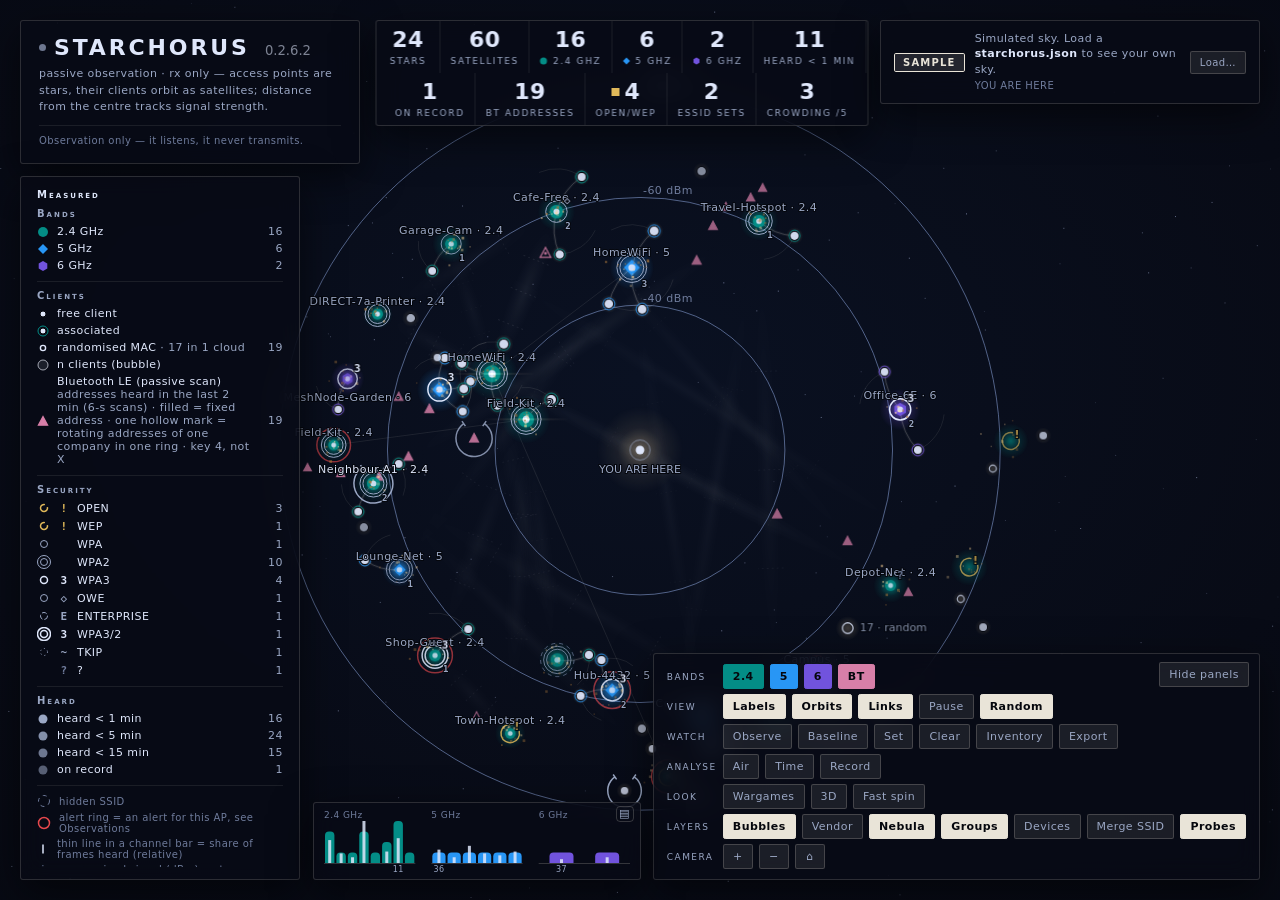
==== starchorus.html @ 938223ca "P6 names what of an alert an export may carry: kind and count, never an address from the frames The " ====
<!doctype html>
<!-- SPDX-License-Identifier: GPL-3.0-or-later -->
<html lang="en">
<head>
<meta charset="utf-8">
<!-- favicon: inline, so the page still makes no request beyond starchorus.json -->
<link rel="icon" type="image/svg+xml" href="data:image/svg+xml,%3Csvg xmlns='http://www.w3.org/2000/svg' viewBox='0 0 512 512' width='512' height='512'%3E%3Crect width='512' height='512' fill='%23000'/%3E%3Cg stroke='%230f6b6b' stroke-width='4' opacity='.6'%3E%3Cline x1='48' y1='48' x2='464' y2='464'/%3E%3Cline x1='464' y1='48' x2='48' y2='464'/%3E%3Cline x1='256' y1='32' x2='256' y2='480'/%3E%3Cline x1='32' y1='256' x2='480' y2='256'/%3E%3C/g%3E%3Cg fill='none' stroke='%231fb8b0' stroke-width='6'%3E%3Ccircle cx='256' cy='256' r='82' opacity='.9'/%3E%3Ccircle cx='256' cy='256' r='148' opacity='.7'/%3E%3Ccircle cx='256' cy='256' r='212' opacity='.5'/%3E%3C/g%3E%3Cg fill='none' stroke-width='8' stroke-linejoin='round'%3E%3Ccircle cx='336' cy='206' r='20' stroke='%232ab42a'/%3E%3Cpath d='M324 206h24M336 194v24' stroke='%232ab42a'/%3E%3Cpath d='M156 330 l28 28 -28 28 -28 -28z' stroke='%236ad2f9'/%3E%3Cpath d='M396 84 l17 10 0 20 -17 10 -17 -10 0 -20z' stroke='%23a06ad0'/%3E%3C/g%3E%3Cg stroke='%23e8e8e8' stroke-width='4' fill='none' opacity='.8'%3E%3Cpath d='M354 224 L378 250'/%3E%3Cpath d='M134 352 L106 326'/%3E%3C/g%3E%3Ccircle cx='380' cy='252' r='8' fill='%23e8e8e8'/%3E%3Ccircle cx='104' cy='324' r='8' fill='%23e8e8e8'/%3E%3Ccircle cx='256' cy='256' r='26' fill='none' stroke='%23ffffff' stroke-width='5' stroke-dasharray='8 6'/%3E%3Ccircle cx='256' cy='256' r='13' fill='%23ffffff'/%3E%3C/svg%3E">
<meta name="viewport" content="width=device-width,initial-scale=1,viewport-fit=cover">
<title>Starchorus</title>
<meta name="description" content="A strictly passive Wi-Fi landscape visualiser — access points as stars, clients as satellites. RX only, nothing is transmitted.">
<style>
/* ==== 00 EMBEDDED FONT (self-contained, no network) ==== */
/* "Starchorus Sans" = Overpass (Delve Withrington / Red Hat), SIL Open Font License 1.1. A libre
   sans in the style of Highway Gothic (the US road-sign alphabet) — the Whitehall theme's label
   face. Bundled as a data: URI so the page stays a single self-contained file with no CDN.
   The font is third-party and stays under the OFL (not the GPL of this page). Its
   copyright notice and licence travel with every copy of this file, verbatim (also OFL.txt):

   Copyright 2016 Red Hat, Inc.
   Copyright 2021 The Overpass Project Authors (https://github.com/RedHatOfficial/Overpass)

   This Font Software is licensed under the SIL Open Font License, Version 1.1.
   This license is copied below, and is also available with a FAQ at:
   https://openfontlicense.org

   (Starchorus embeds this font in starchorus.html under the family name
   "Starchorus Sans". The font stays under this licence; it is not covered by the
   GPL-3.0-or-later licence of the Starchorus code.)


   -----------------------------------------------------------
   SIL OPEN FONT LICENSE Version 1.1 - 26 February 2007
   -----------------------------------------------------------

   PREAMBLE
   The goals of the Open Font License (OFL) are to stimulate worldwide
   development of collaborative font projects, to support the font creation
   efforts of academic and linguistic communities, and to provide a free and
   open framework in which fonts may be shared and improved in partnership
   with others.

   The OFL allows the licensed fonts to be used, studied, modified and
   redistributed freely as long as they are not sold by themselves. The
   fonts, including any derivative works, can be bundled, embedded,
   redistributed and/or sold with any software provided that any reserved
   names are not used by derivative works. The fonts and derivatives,
   however, cannot be released under any other type of license. The
   requirement for fonts to remain under this license does not apply
   to any document created using the fonts or their derivatives.

   DEFINITIONS
   "Font Software" refers to the set of files released by the Copyright
   Holder(s) under this license and clearly marked as such. This may
   include source files, build scripts and documentation.

   "Reserved Font Name" refers to any names specified as such after the
   copyright statement(s).

   "Original Version" refers to the collection of Font Software components as
   distributed by the Copyright Holder(s).

   "Modified Version" refers to any derivative made by adding to, deleting,
   or substituting -- in part or in whole -- any of the components of the
   Original Version, by changing formats or by porting the Font Software to a
   new environment.

   "Author" refers to any designer, engineer, programmer, technical
   writer or other person who contributed to the Font Software.

   PERMISSION & CONDITIONS
   Permission is hereby granted, free of charge, to any person obtaining
   a copy of the Font Software, to use, study, copy, merge, embed, modify,
   redistribute, and sell modified and unmodified copies of the Font
   Software, subject to the following conditions:

   1) Neither the Font Software nor any of its individual components,
   in Original or Modified Versions, may be sold by itself.

   2) Original or Modified Versions of the Font Software may be bundled,
   redistributed and/or sold with any software, provided that each copy
   contains the above copyright notice and this license. These can be
   included either as stand-alone text files, human-readable headers or
   in the appropriate machine-readable metadata fields within text or
   binary files as long as those fields can be easily viewed by the user.

   3) No Modified Version of the Font Software may use the Reserved Font
   Name(s) unless explicit written permission is granted by the corresponding
   Copyright Holder. This restriction only applies to the primary font name as
   presented to the users.

   4) The name(s) of the Copyright Holder(s) and the Author(s) of the Font
   Software shall not be used to promote, endorse or advertise any
   Modified Version, except to acknowledge the contribution(s) of the
   Copyright Holder(s) and the Author(s) or with their explicit written
   permission.

   5) The Font Software, modified or unmodified, in part or in whole,
   must be distributed entirely under this license, and must not be
   distributed under any other license. The requirement for fonts to
   remain under this license does not apply to any document created
   using the Font Software.

   TERMINATION
   This license becomes null and void if any of the above conditions are
   not met.

   DISCLAIMER
   THE FONT SOFTWARE IS PROVIDED "AS IS", WITHOUT WARRANTY OF ANY KIND,
   EXPRESS OR IMPLIED, INCLUDING BUT NOT LIMITED TO ANY WARRANTIES OF
   MERCHANTABILITY, FITNESS FOR A PARTICULAR PURPOSE AND NONINFRINGEMENT
   OF COPYRIGHT, PATENT, TRADEMARK, OR OTHER RIGHT. IN NO EVENT SHALL THE
   COPYRIGHT HOLDER BE LIABLE FOR ANY CLAIM, DAMAGES OR OTHER LIABILITY,
   INCLUDING ANY GENERAL, SPECIAL, INDIRECT, INCIDENTAL, OR CONSEQUENTIAL
   DAMAGES, WHETHER IN AN ACTION OF CONTRACT, TORT OR OTHERWISE, ARISING
   FROM, OUT OF THE USE OR INABILITY TO USE THE FONT SOFTWARE OR FROM
   OTHER DEALINGS IN THE FONT SOFTWARE.
*/
@font-face { font-family: 'Starchorus Sans'; font-weight: 400; unicode-range: U+0-B6, U+B8-10FFFF; font-display: swap;
  src: url([data-uri]) format('woff2'); }
@font-face { font-family: 'Starchorus Sans'; font-weight: 500; unicode-range: U+0-B6, U+B8-10FFFF; font-display: swap;
  src: url([data-uri]) format('woff2'); }
/* ==== 01 RESET & BASE ==== */
:root { color-scheme: dark; }
* { box-sizing: border-box; }
html, body { height: 100%; }
body {
  margin: 0; overflow: hidden;
  background-color: var(--surface-base);
  background-image: var(--surface-gradient);
  color: var(--ink-primary);
  font-family: var(--font-ui);
  font-size: var(--size-hud);
  letter-spacing: var(--letter-spacing);
  -webkit-font-smoothing: antialiased;
}
[hidden] { display: none !important; }
#stage { position: fixed; inset: 0; }
#stage canvas { position: absolute; inset: 0; width: 100%; height: 100%; touch-action: none; display: block; }
#bg, #sky { pointer-events: none; }
#hud { pointer-events: auto; }
button { font: inherit; letter-spacing: inherit; }
b { font-weight: 600; }

/* ==== 02 THEME TOKENS (CSS MIRROR) ==== */
:root {
  --surface-base: #05070d;
  --surface-deep: #05070d;
  --surface-raised: #0a1122;
  --surface-gradient: radial-gradient(120% 120% at 50% 42%, #0a1122 0%, #080b16 46%, #05070d 100%);
  --panel-fill: rgba(8,11,22,0.80);
  --panel-border: rgba(140,165,220,0.18);
  --panel-blur: 12px;
  --panel-radius: 8px;
  --panel-shadow: 0 12px 40px rgba(0,0,0,0.55);
  --ink-primary: #dfe7fb;
  --ink-secondary: #9aa7c4;
  --ink-muted: #6f7c9c;
  --ink-on-fill: #05070d;
  --line-hairline: rgba(140,165,220,0.22);
  --line-soft: rgba(140,165,220,0.10);
  --line-baseline: rgba(140,165,220,0.30);
  --band-24: #038d86;
  --band-5: #2896f5;
  --band-6: #7153dd;
  --band-unknown: #7c828c;
  --status-alarm: #e0b95a;
  --status-alarm-wash: rgba(224,185,90,0.10);
  --status-ring-neutral: #9aa7c4;
  --status-ring-strong: #dfe7fb;
  --status-glyph: #9aa7c4;
  --status-hidden: #6f7c9c;
  --accent-selection: #e9e4d8;
  --accent-wash: rgba(233,228,216,0.12);
  --accent-focus: #e9e4d8;
  --toggle-on: #e9e4d8;
  --toggle-ink: #05070d;
  --toggle-border: #e9e4d8;
  --chrome-ink: #e9e4d8;
  --clock-p1: #7c828c; --clock-p2: #9aa7c4; --clock-p3: #6f7c9c;
  --banner-fill: rgba(0,0,0,0);
  --banner-ink: #e9e4d8;
  --banner-rule: rgba(0,0,0,0);
  --client: #dfe7fb;
  --bubble-fill: rgba(210,214,224,0.10);
  --bubble-stroke: rgba(210,214,224,0.75);
  --bt-mark: #d77fa8;
  --font-ui: -apple-system, BlinkMacSystemFont, "SF Pro Display", "Helvetica Neue", "Inter", "Segoe UI", system-ui, sans-serif;
  --font-mono: ui-monospace, "SF Mono", Menlo, "JetBrains Mono", Consolas, monospace;
  --text-transform: none;
  --letter-spacing: 0.04em;
  --size-label: 11px;
  --size-hud: 11px;
  --size-tip: 12px;
  --size-title: 13px;
  --size-hero: 22px;
  --crt-scanline-opacity: 0;
  --crt-scanline-period: 0px;
  --crt-scanline-width: 0px;
  --crt-vignette-alpha: 0;
  --crt-vignette-inner: 1;
  --cursor-blink-ms: 0ms;
  --bezel-color: rgba(0,0,0,0);
  --bezel-width: 0px;
  --bezel-gap: 0px;
  --bracket-size: 0px;
}

/* ==== 03 PANELS & HUD ==== */
.panel {
  position: fixed; z-index: 10;
  background: var(--panel-fill);
  border: 1px solid var(--panel-border);
  border-radius: var(--panel-radius);
  backdrop-filter: blur(var(--panel-blur));
  -webkit-backdrop-filter: blur(var(--panel-blur));
  box-shadow: var(--panel-shadow);
  text-transform: var(--text-transform);
}
/* corner brackets from chrome.bezel (D12): size 0 = none; sit bezel-gap outside the 1 px panel border */
.panel::before, .panel::after {
  content: ""; position: absolute; width: var(--bracket-size); height: var(--bracket-size); pointer-events: none;
  border: 0 solid var(--bezel-color);
}
.panel::before { top: calc(-1px - var(--bezel-gap)); left: calc(-1px - var(--bezel-gap)); border-top-width: var(--bezel-width); border-left-width: var(--bezel-width); }
.panel::after { bottom: calc(-1px - var(--bezel-gap)); right: calc(-1px - var(--bezel-gap)); border-bottom-width: var(--bezel-width); border-right-width: var(--bezel-width); }
/* D15 banner offsets: chrome.banner.show -> :root[data-banner] (set in applyTheme, like data-cursor) */
:root { --banner-h: 24px; --chrome-top: 0px; --chrome-bot: 0px; }
:root[data-banner="on"] { --chrome-top: var(--banner-h); --chrome-bot: var(--banner-h); }
#classbar-top, #classbar-bot { position: fixed; left: 0; right: 0; z-index: 41; display: none;
  background: var(--banner-fill); color: var(--banner-ink); font: 600 11px ui-monospace, "SF Mono", Menlo, "Consolas", monospace;
  letter-spacing: 0.16em; text-align: center; padding: 3px 8px; line-height: 1.5; pointer-events: none;
  white-space: nowrap; overflow: hidden; text-overflow: ellipsis; }
#classbar-top { top: 0; border-bottom: 1px solid var(--banner-rule); } #classbar-bot { bottom: 0; border-top: 1px solid var(--banner-rule); }
#dtg { position: fixed; left: 50%; transform: translateX(-50%); top: var(--chrome-top); z-index: 41; display: none;
  color: var(--chrome-ink); font: 400 11px ui-monospace, "SF Mono", Menlo, "Consolas", monospace;
  letter-spacing: 0.12em; opacity: 0.9; pointer-events: none; white-space: nowrap; }
:root[data-banner="on"] #classbar-top, :root[data-banner="on"] #classbar-bot, :root[data-banner="on"] #dtg { display: block; }
/* D15 edge-panel rule (theme-free): top panels below the banner, bottom panels above it */
#masthead, #stats, #source { top: calc(var(--chrome-top) + 20px); }
#legend, #controls { bottom: calc(var(--chrome-bot) + 20px); }
/* .raw: layoutEdges() measures a panel as this sheet alone lays it out, with its --lay-* values still on :root */
#stats.raw, #detail.raw { --lay-stats-x: initial; --lay-stats-w: initial; --lay-detail-top: initial; --lay-detail-maxh: initial; }
#legend.raw { max-height: none; }   /* the property, not its variable: a variable would restyle every row of an open drawer */

#masthead { left: 20px; padding: 14px 18px 15px; max-width: 340px; }
/* the brand: in #masthead, or in the phone's #bar (§9.8) */
.brand .ver { font-size: .6em; font-weight: 400; letter-spacing: 0; opacity: .55; margin: 0 .7em 0 .55em; align-self: baseline; }
/* A wide fallback face or a browser's minimum font size (an in-car browser, say) can make the name wider than the box: the version and the
   cursor then wrap under it instead of leaving the box, layoutEdges() tightens the letters first (.tight), and keeps the name clear of the
   plot clock, the lamps or the badge in the top right corner (.clear-right). At the design sizes neither class is ever set (rows in edge-layout.sh). */
#masthead .brand { flex-wrap: wrap; row-gap: 0; }
#masthead.tight .brand { letter-spacing: .06em; }
#masthead.clear-right .brand { padding-right: 46px; }   /* the version, small and dim; set at boot from STARCHORUS.version, the one place the number lives */
.brand {
  display: flex; align-items: baseline; gap: 8px; white-space: nowrap;
  font-size: var(--size-hero); font-weight: 600; letter-spacing: 0.13em; text-transform: uppercase;
  color: var(--ink-primary);
}
:is(.brand, #panels-pill) .dot {
  width: 7px; height: 7px; border-radius: 50%; align-self: center; flex: none;
  background: var(--ink-secondary); animation: pulse 2.6s steps(8) infinite;
}
@keyframes pulse { 0%,100%{opacity:.35;} 50%{opacity:1;} }
:is(.brand, #panels-pill) .dot[data-live="stale"] { animation: none; opacity: .3; }   /* D3: calm pulse = a live feed, dimmed and still = stale, steady = not a live feed */
:is(.brand, #panels-pill) .dot[data-live="off"] { animation: none; opacity: .7; }
#masthead .badge { position: absolute; top: 5px; right: 12px; font-size: 9px; letter-spacing: 0.16em; text-transform: uppercase; color: var(--chrome-ink); border: 1px solid var(--line-hairline); padding: 0 5px; line-height: 13px; }
#masthead .badge:is([data-kind="stale"], [data-kind="offline"]) { opacity: 0.6; }
#masthead .plotclock { position: absolute; top: 8px; right: 12px; width: 40px; height: 40px; border-radius: 50%; border: 1px solid var(--line-hairline);
  background: conic-gradient(var(--clock-p1) 0 30deg, var(--clock-p2) 30deg 60deg, var(--clock-p3) 60deg 90deg, var(--clock-p1) 90deg 120deg, var(--clock-p2) 120deg 150deg, var(--clock-p3) 150deg 180deg,
    var(--clock-p1) 180deg 210deg, var(--clock-p2) 210deg 240deg, var(--clock-p3) 240deg 270deg, var(--clock-p1) 270deg 300deg, var(--clock-p2) 300deg 330deg, var(--clock-p3) 330deg 360deg); }
#masthead .plotclock::after { content: ""; position: absolute; inset: 7px; border-radius: 50%; background: var(--panel-fill); }
#masthead .plotclock .hand { position: absolute; left: 50%; top: 50%; width: 1.5px; height: 17px; margin-left: -0.75px; margin-top: -17px; background: var(--chrome-ink); transform-origin: 50% 100%; z-index: 1; }
#masthead .lamps { position: absolute; top: 30px; right: 14px; display: flex; gap: 3px; }
:is(#masthead, #bar) .lamps i { width: 6px; height: 6px; border: 1px solid var(--ink-secondary); border-radius: 50%; display: block; }
:is(#masthead, #bar) .lamps i.on { background: var(--chrome-ink); border-color: var(--chrome-ink); }
:is(#masthead, #bar) .lamps[data-frozen="1"] { opacity: 0.4; }
#masthead .tag { margin-top: 6px; font-size: var(--size-hud); line-height: 1.5; color: var(--ink-secondary); }
#masthead .motto {
  margin-top: 9px; font-size: 10px; line-height: 1.45; color: var(--ink-muted);
  border-top: 1px solid var(--line-soft); padding-top: 8px;
}
.cursor { display: inline-block; color: var(--chrome-ink); animation: blink var(--cursor-blink-ms) steps(1) infinite; }
:root[data-cursor="off"] .cursor { display: none; }
@keyframes blink { 0%,49%{opacity:1;} 50%,100%{opacity:0;} }

#stats { left: var(--lay-stats-x, 50%); transform: translateX(-50%); display: flex; gap: 0; padding: 0; overflow: hidden; }
#stats.fit { flex-wrap: wrap; justify-content: center; width: var(--lay-stats-w, auto); }
#stats.fit .cell { flex: none; padding: 8px 10px 7px; min-width: 64px; }
#stats .cell { padding: 10px 16px 9px; text-align: center; min-width: 74px; border-right: 1px solid var(--line-soft); }
#stats .cell:last-child { border-right: 0; }
#stats .num { font-size: var(--size-hero); font-weight: 600; line-height: 1; color: var(--ink-primary); font-variant-numeric: proportional-nums; }
#stats .lbl { margin-top: 5px; font-size: 9px; letter-spacing: 0.18em; text-transform: uppercase; color: var(--ink-secondary); }
#stats .lbl, #n-alarm { display: flex; align-items: center; justify-content: center; gap: 5px; }
#stats .lbl svg, #n-alarm .asw { width: 8px; height: 8px; flex: none; }

#source { right: 20px; padding: 10px 13px; display: flex; flex-wrap: wrap; align-items: center; gap: 10px; max-width: 380px; }   /* wraps the button under the text when the text would get narrower than 9em */
.mode { font-weight: 600; letter-spacing: 0.12em; text-transform: uppercase; font-size: 10px; padding: 3px 8px;
  border-radius: calc(var(--panel-radius) * .6); border: 1px solid var(--panel-border); color: var(--ink-primary); }
.mode.demo { border-color: var(--accent-selection); color: var(--accent-selection); background: var(--accent-wash); }
.mode.live { border-color: var(--chrome-ink); background: var(--line-soft); }
.mode.stale { border-style: dashed; border-color: var(--ink-muted); color: var(--ink-secondary); background: none; }
.mode.recorded { border-color: var(--ink-secondary); }
.mode.active { border-color: var(--ink-primary); background: var(--ink-primary); color: var(--ink-on-fill); }
.mode.none { border-style: dashed; color: var(--ink-muted); }
#source .desc { color: var(--ink-secondary); flex: 1 1 11em; min-width: 9em; line-height: 1.4; }
#source .desc b { color: var(--ink-primary); font-weight: 600; }
#src-center { display: block; font-size: 10px; color: var(--ink-muted); margin-top: 2px; }
.filebtn { font-size: 10px; color: var(--ink-secondary); background: var(--line-soft); border: 1px solid var(--line-hairline);
  border-radius: calc(var(--panel-radius) * .75); padding: 5px 9px; cursor: pointer; white-space: nowrap; }

#legend { left: 20px; padding: 12px 16px 12px; max-width: 280px; display: flex; flex-direction: column; max-height: var(--lay-legend-maxh, none); }
#legend-body, #obs-body, #inv-body, #home-body, #air-body, #time-body, #rec-body { min-height: 0; overflow-y: auto; overscroll-behavior: contain; margin: 0 -4px; padding: 0 4px; }   /* scrolls inside the panel: bezel brackets stay unclipped */
#air-body, #time-body, #rec-body { text-transform: none; }
:is(#air-body, #time-body, #rec-body) .row { display: flex; justify-content: space-between; gap: 8px; margin: 3px 0; line-height: 1.4; font-size: var(--size-hud); }
#legend .tote { margin: 6px 0; text-transform: uppercase; }
#legend .tote .tr { display: grid; grid-template-columns: 26px repeat(4, 1fr); gap: 3px; align-items: center; margin: 2px 0; font-size: 8px; letter-spacing: 0.08em; color: var(--ink-secondary); }
#legend .tote .lamp { display: block; height: 14px; border: 1px solid var(--ink-secondary); border-radius: 2px; text-align: center; line-height: 12px; font-style: normal; font-size: 9px; color: var(--ink-muted); }
#legend .tote .lamp.on { background: var(--chrome-ink); border-color: var(--chrome-ink); color: var(--surface-base, #000); }
#air-body .compendium, #air-body .vault { border-top: 1px solid var(--line-hairline); padding: 6px 0; margin: 0 0 6px; line-height: 1.45; }
#air-body :is(.sign, .strip) { border: 1px solid var(--line-hairline); padding: 6px 8px; margin: 0 0 8px; }
#air-body .sign .steps { display: flex; gap: 3px; margin: 4px 0; }
#air-body .sign .steps i { flex: 1; height: 12px; border: 1px solid var(--ink-secondary); font-style: normal; font-size: 9px; line-height: 12px; text-align: center; color: var(--ink-secondary); }
#air-body .sign .steps i.on { background: var(--chrome-ink); color: var(--surface-base, #000); border-color: var(--chrome-ink); }
#air-body :is(.sign, .strip) .cap { color: var(--ink-muted); font-size: 9px; letter-spacing: 0.08em; }
/* lamp strip: one 6x6 lamp per access point (channel, then BSSID); lit = D1 tier T0. The lit colour is the band's
   own, set per lamp; only the dark slot is chrome (--lamp-off), because chrome never carries a band colour (D12). */
#air-body .strip .lamps { display: flex; flex-wrap: wrap; gap: 3px; margin: 4px 0 2px; }
#air-body .strip .lamps i { display: block; width: 6px; height: 6px; background: var(--lamp-off); }
:is(#air-body, #time-body, #rec-body) .note { color: var(--ink-muted); font-size: 10px; margin: 6px 0; }
:is(#inv-body, #air-body, #time-body, #rec-body) .chips { display: flex; flex-wrap: wrap; gap: 4px; margin: 4px 0 6px; }
:is(#inv-body, #air-body, #time-body, #rec-body) .chip { font-size: 10px; padding: 2px 6px; border: 1px solid var(--line-hairline); border-radius: 10px; color: var(--ink-secondary); background: none; cursor: pointer; text-transform: none; }
:is(#inv-body, #air-body, #time-body, #rec-body) .chip.on { color: var(--toggle-ink); background: var(--toggle-on); border-color: var(--toggle-border); }
:is(#inv-body, #air-body, #time-body, #rec-body) table { width: 100%; border-collapse: collapse; font-size: 10px; }
:is(#inv-body, #air-body, #time-body, #rec-body) th { text-align: left; color: var(--ink-secondary); font-weight: 600; padding: 2px 3px; }
:is(#inv-body, #air-body, #time-body, #rec-body) td { padding: 2px 3px; border-top: 1px solid var(--line-soft); white-space: nowrap; overflow: hidden; text-overflow: ellipsis; max-width: 90px; }
:is(#air-body, #time-body, #rec-body) input[type=number], :is(#air-body, #time-body, #rec-body) input[type=range] { background: var(--surface-raised); color: var(--ink-primary); border: 1px solid var(--line-hairline); border-radius: 4px; font: 10px var(--font-mono); }
#time-body canvas { display: block; width: 100%; height: 96px; }
#rec-body input[type=range] { width: 100%; }
#inv-body table { text-transform: none; }
#inv-body th { cursor: pointer; position: sticky; top: 0; background: var(--panel-fill); }
#inv-body td { max-width: 96px; }
#inv-body tr[data-id] { cursor: pointer; }
#inv-body tr[data-id]:hover td { color: var(--ink-primary); }
#inv-body textarea { width: 100%; height: 64px; background: var(--surface-raised); color: var(--ink-primary); border: 1px solid var(--line-hairline); border-radius: 4px; font: 10px var(--font-mono); text-transform: none; }
#home-body .meter { font-size: var(--size-hero); font-weight: 600; margin: 6px 0; text-transform: none; }
#home-body .bar { height: 10px; background: var(--line-soft); position: relative; border: 1px solid var(--line-hairline); }
#home-body .bar i { position: absolute; left: 0; top: 0; bottom: 0; background: var(--ink-primary); }
#home-body .bar b { position: absolute; top: -3px; bottom: -3px; width: 2px; background: var(--ink-secondary); }
#export-printable { display: none; }
@media print { body > *:not(#export-printable) { display: none !important; } #export-printable { display: block !important; white-space: pre-wrap; color: #000; background: #fff; font: 11px/1.5 monospace; padding: 16px; } }
#obs-body .obsrow { display: flex; gap: 8px; margin: 5px 0; line-height: 1.4; font-size: var(--size-hud); text-transform: none; }
#obs-body .obsrow .dot { flex: none; width: 8px; height: 8px; margin-top: 4px; border: 1px solid var(--ink-secondary); border-radius: 50%; }
#obs-body .obsrow.hint .dot { border-style: dashed; }
#obs-body .obsnote { color: var(--ink-muted); font-size: 10px; margin: 6px 0; text-transform: none; }
#obs-body input { width: 100%; background: var(--surface-raised); color: var(--ink-primary); border: 1px solid var(--line-hairline); border-radius: calc(var(--panel-radius) * .75); padding: 4px 7px; font: inherit; text-transform: none; }
#legend h4.lblock { margin: 12px 0 8px; padding-top: 9px; border-top: 1px solid var(--line-hairline); color: var(--ink-primary); }
#legend h4.lblock:first-child { margin-top: 0; padding-top: 0; border-top: 0; }
#legend h4 { margin: 0 0 6px; font-weight: 600; font-size: 10px; letter-spacing: 0.2em; text-transform: var(--text-transform); font-variant: var(--heading-variant); color: var(--ink-secondary); }
#legend .sep { height: 1px; background: var(--line-soft); margin: 9px 0 8px; }
.legrow { display: flex; align-items: center; gap: 8px; font-size: var(--size-hud); margin: 4px 0; color: var(--ink-primary); }
.legrow .sw { width: 12px; height: 12px; flex: none; display: block; }
.legrow .sw.ring { width: 14px; height: 14px; }
.legrow .glyph { font-family: var(--font-mono); font-weight: 600; width: 10px; text-align: center; color: var(--status-glyph); }
.legrow .cnt { margin-left: auto; color: var(--ink-secondary); font-variant-numeric: tabular-nums; padding-left: 10px; }
.legrow .lsub { color: var(--ink-secondary); }
.legrow.note { color: var(--ink-muted); font-size: 10px; }
.idlabel { margin: 12px 0 6px; font-size: 10px; letter-spacing: 0.08em; text-transform: uppercase; color: var(--ink-muted); }
.idrow { display: flex; gap: 6px; flex-wrap: wrap; }
.idbtn { flex: 1 1 auto; min-width: 56px; font: 500 10px var(--font-ui); text-transform: uppercase; letter-spacing: 0.05em;
  padding: 5px 6px; border-radius: var(--panel-radius); cursor: pointer; background: transparent;
  color: var(--ink-secondary); border: 1px solid var(--panel-border); }
.idbtn:hover { color: var(--ink-primary); }
.idbtn.on { border-color: var(--idc); color: var(--idc); box-shadow: inset 0 0 0 1px var(--idc); }
#leg-rx { margin-top: 8px; font-size: 10px; color: var(--ink-muted); letter-spacing: 0.08em; }
/* Hide panels (U): boxes keep their size; the detail and the dialogues still open, #panels-pill keeps the status */
.panel { transition: opacity .18s; }
:root[data-panels="off"]:not([data-phone="on"]) .panel:not(#detail):not(#paste-box):not(#export-box),
:root[data-panels="off"][data-phone="on"] #bar,
:root[data-panels="off"][data-phone="on"]:not([data-card="detail"]) #sheet { visibility: hidden; opacity: 0; transition: opacity .18s ease, visibility 0s linear .18s; }
:root[data-rm="1"] :is(.panel, #sheet-body) { transition: none !important; }   /* reduced motion: no fade, no sheet movement */
#panels-pill { position: fixed; right: 20px; bottom: calc(var(--chrome-bot) + 20px); z-index: 16; display: none; align-items: center; gap: 8px; touch-action: none; }
:root[data-panels="off"] #panels-pill { display: inline-flex; }
:root[data-panels="off"][data-phone="on"][data-card="detail"] #panels-pill { display: none; }   /* the Detail card has its own close */
#scope-strip{left:var(--sc-x);top:var(--sc-y);width:var(--sc-w);display:grid;grid:auto auto/none;grid-auto-flow:column;justify-content:space-between;justify-items:center;column-gap:4px;padding:5px 8px 6px}
#scope-strip b{font:600 20px/26px var(--font-ui);white-space:nowrap;text-transform:none;color:var(--ink-primary)}
#scope-strip i{font:normal 13px/16px var(--font-ui);color:var(--ink-secondary)}
#scope-strip.t{letter-spacing:0}#scope-strip.n i{width:0;height:0;overflow:hidden}
#scope-foot{position:fixed;left:var(--sc-x);width:var(--sc-w);text-align:center;font-size:13px;line-height:16px;color:var(--ink-secondary);text-transform:var(--text-transform);white-space:pre-line;pointer-events:none;bottom:var(--sc-b);display:grid;grid-template-columns:1fr 46px 1fr;align-items:center;column-gap:4px}
#scope-foot .l{text-align:right}#scope-foot .r{text-align:left}#sc-rx,#sc-no{grid-column:1/-1;margin-top:3px;color:var(--ink-primary)}#sc-no{order:-1}
#bar .lamps:not([hidden]){display:flex;margin-left:auto}

/* ==== 04 CONTROLS ==== */
#controls { right: 20px; padding: 10px 13px; display: flex; flex-direction: column; gap: 5px; align-items: stretch; }   /* gap and padding sized so the docked channel bar still fits at 1000×500 (D15) */
#controls .group { display: flex; gap: 6px; align-items: center; flex-wrap: wrap; }
@media (min-width: 721px) { #controls { max-width: calc(100vw - 340px); } }   /* D15: never wider than the space right of the legend (20 + 280 + 20 gap + 20 margin): the groups wrap instead of running under the legend */
#controls .glabel { font-size: 9px; letter-spacing: 0.16em; text-transform: uppercase; color: var(--ink-secondary); width: max(50px, 5.5em); flex: none; }   /* 50 px at 9 px; grows with a minimum font size so 'ANALYSE' never runs under its first button */
.btn {
  font-size: var(--size-hud); color: var(--ink-secondary); background: var(--line-soft); border: 1px solid var(--line-hairline);
  border-radius: calc(var(--panel-radius) * .75); padding: 5px 9px; cursor: pointer; user-select: none;
  text-transform: var(--text-transform); transition: color .16s ease, background-color .16s ease, border-color .16s ease;
}
.btn:hover, .filebtn:hover, #t-chan:hover { color: var(--ink-primary); border-color: var(--panel-border); }
.btn.on { color: var(--ink-on-fill); font-weight: 600; }
.btn.b24.on { background: var(--band-24); border-color: var(--band-24); }
.btn.b5.on  { background: var(--band-5);  border-color: var(--band-5); }
.btn.b6.on  { background: var(--band-6);  border-color: var(--band-6); }
.btn.bbt.on { background: var(--bt-mark); border-color: var(--bt-mark); }
@media (max-width: 374px) { #sheet-row { flex-wrap: wrap; justify-content: flex-end; } }   /* four layer buttons, Legend and the chevron need 338 px: below that the chevron (then Legend) goes to a second line */
.btn.on:not([data-band]) { background: var(--toggle-on); border-color: var(--toggle-border); color: var(--toggle-ink); }
.btn.forced { outline: 1px dashed var(--status-ring-neutral); }
#cam .cam { min-width: 30px; text-align: center; }
#t-random[data-state="hide"] { text-decoration: line-through; }
#t-panels { position: absolute; top: 8px; right: 10px; }   /* the empty corner of the Bands row: takes no part in the layout */
.btn:focus-visible, .filebtn:focus-visible, textarea:focus-visible { outline: 2px solid var(--accent-focus); outline-offset: 2px; }

/* ==== 05 TOOLTIP & DETAIL ==== */
#tip {
  position: fixed; pointer-events: none; z-index: 30; opacity: 0; left: 0; top: 0;
  transform: translate(-50%, calc(-100% - 14px)); transition: opacity .12s ease;
  background: var(--panel-fill); border: 1px solid var(--panel-border); border-radius: var(--panel-radius);
  padding: 10px 12px; min-width: 200px; max-width: 280px; box-shadow: var(--panel-shadow);
  font-size: var(--size-tip); text-transform: var(--text-transform);
}
#tip .ssid { font-weight: 600; font-size: var(--size-title); color: var(--ink-primary); margin-bottom: 2px; word-break: break-word; }
#tip .ssid.hidden { color: var(--ink-secondary); font-style: italic; }
/* D16: data strings (SSID, vendor, group key, source and centre labels) are never transformed — capitals belong to the chrome */
#tip .ssid, #tip .grid .v, #detail-title, #detail td, #source .desc b, #src-center { text-transform: none; }
#tip .sub { font-family: var(--font-mono); font-size: 10px; color: var(--ink-muted); margin-bottom: 7px; text-transform: none; }
#tip .grid { display: grid; grid-template-columns: auto 1fr; gap: 3px 12px; font-size: var(--size-hud); }
#tip .grid .k { color: var(--ink-secondary); }
#tip .grid .v { color: var(--ink-primary); text-align: right; font-variant-numeric: tabular-nums; }
/* plaque tooltip (chrome.plaqueTip, never a theme id): the same rows as every theme, paired two-up, label beside
   value. Layout only, and deliberately no plot number: numbering stations would create a cross-session identifier
   for people's devices. */
:root[data-plaque="on"] #tip { max-width: min(340px, 92vw); }
:root[data-plaque="on"] #tip .grid { grid-template-columns: auto minmax(0, 1fr) auto minmax(0, 1fr); gap: 4px 10px; }
:root[data-plaque="on"] #tip .grid .v { text-align: left; }
#tip .grid .v.mono { font-family: var(--font-mono); text-transform: none; }
#tip .chip { display: inline-block; width: 9px; height: 9px; margin-right: 5px; vertical-align: -1px; }
#tip canvas { display: block; margin-top: 6px; }
#tip-spark { width: 120px; height: 28px; }

#detail { top: var(--lay-detail-top, calc(var(--chrome-top) + 76px)); right: 20px; width: 300px; max-height: var(--lay-detail-maxh, calc(100vh - 140px - var(--chrome-top) - var(--chrome-bot))); overflow: auto; padding: 12px 14px 14px; z-index: 12; }
#detail h3 { margin: 0 24px 2px 0; font-size: var(--size-title); font-weight: 600; word-break: break-word; }
#detail-close { position: absolute; top: 8px; right: 8px; padding: 2px 7px; }
#detail table { width: 100%; border-collapse: collapse; font-size: var(--size-hud); }
#detail th { text-align: left; font-weight: 400; color: var(--ink-secondary); padding: 3px 8px 3px 0; vertical-align: top; white-space: nowrap; width: 34%; }
#detail td { color: var(--ink-primary); padding: 3px 0; vertical-align: top; word-break: break-word; }
#detail td.mono { font-family: var(--font-mono); }
#detail td .est { color: var(--ink-secondary); }
#detail canvas#detail-spark { display: block; width: 240px; height: 64px; margin: 6px 0 2px; }
canvas#detail-spark:focus-visible { outline: 2px solid var(--accent-focus); }
/* 0.2.7 the Remote ID plan under the sheet's rows (ridPlan): colours by token; a drawing, so its words and units keep their case where the panel's chrome is in capitals */
.rp { display: block; width: 100%; margin: 8px 0 2px; border: 1px solid var(--line-hairline); font-size: 9px; text-transform: none; letter-spacing: 0; }
.rp text { fill: var(--ink-secondary); } .rp .f { fill: var(--ink-primary); font-weight: 600; }
.rp path { fill: none; stroke: var(--ink-secondary); } .rp .l { stroke-dasharray: 3 3; }
.rp circle { fill: none; stroke: var(--bt-mark); stroke-width: 1.5; } .rp .a { fill: var(--bt-mark); stroke: none; }
#detail .legrow.note { margin: 2px 0 8px; }

#help { position: fixed; left: 50%; bottom: 96px; transform: translateX(-50%); max-width: 420px; width: min(420px, 92vw); max-height: calc(100vh - 112px); display: flex; flex-direction: column; z-index: 40; padding: 12px 16px 12px; }
#help h3 { margin: 0 0 8px; font-size: var(--size-title); font-weight: 600; }
#help dl { display: grid; grid-template-columns: auto 1fr; gap: 3px 14px; margin: 0; min-height: 0; overflow-y: auto; font-size: var(--size-hud); }
#help dt { margin: 0; } #help dd { margin: 0; color: var(--ink-secondary); }
#help p { margin: 8px 0 0; font-size: var(--size-hud); color: var(--ink-secondary); }
#help kbd { font-family: var(--font-mono); font-size: 10px; color: var(--ink-primary); border: 1px solid var(--line-hairline); border-radius: 3px; padding: 0 4px; text-transform: none; }
#help-close { margin-top: 10px; align-self: flex-start; }

/* ==== 06 CHANNEL BAR ==== */
#chanbar { bottom: var(--lay-chan-b, calc(var(--chrome-bot) + 20px)); left: var(--lay-chan-x, 50%); transform: translateX(-50%); height: 78px; width: var(--lay-chan-w, min(640px, 60vw)); padding: 6px 10px; }
#chanbar canvas#chan { display: block; width: 100%; height: 100%; }
#t-chan { position: absolute; top: 3px; right: 6px; width: 18px; height: 16px; padding: 0; font-size: 11px; line-height: 14px; color: var(--ink-secondary); background: none; border: 1px solid var(--line-hairline); border-radius: 4px; cursor: pointer; }
#chan-tip { position: absolute; left: 50%; bottom: 100%; transform: translateX(-50%); display: none; margin-bottom: 6px;
  background: var(--panel-fill); border: 1px solid var(--panel-border); padding: 6px 8px; font-size: 10px; white-space: nowrap; }

/* ==== 07 CRT OVERLAYS ==== */
#crt { position: fixed; inset: 0; pointer-events: none; z-index: 20; display: none; }
#crt.on {
  display: block;
  background:
    repeating-linear-gradient(0deg, rgba(0,0,0,var(--crt-scanline-opacity)) 0 var(--crt-scanline-width), transparent var(--crt-scanline-width) var(--crt-scanline-period)),
    radial-gradient(ellipse at center, transparent calc(var(--crt-vignette-inner) * 100%), rgba(0,0,0,var(--crt-vignette-alpha)) 100%);
}

/* ==== 08 LOGON (WARGAMES INTRO) ==== */
#intro { position: fixed; inset: 0; z-index: 50; background: #000; display: none; font-family: var(--font-mono); color: var(--chrome-ink);
  text-transform: uppercase; letter-spacing: .12em; padding: 12vh 10vw; font-size: 14px; }
#intro pre { margin: 0; font: inherit; white-space: pre-wrap; }
#intro .skip { position: absolute; right: 24px; bottom: 24px; }
#intro.out { opacity: 0; transition: opacity .3s ease; }
/* place-and-time caption: where the observer is (center.label, a data string, never re-cased) and when the
   capture was made (`generated`). A transient overlay like #intro: it takes no layout and is pointer-transparent. */
#caption { position: fixed; left: 50%; bottom: calc(var(--chrome-bot) + 106px); transform: translateX(-50%); z-index: 20;
  pointer-events: none; font-size: 11px; letter-spacing: .22em; color: var(--ink-secondary);
  border-top: 1px solid var(--line-hairline); padding: 5px 14px 0; white-space: nowrap; max-width: 92vw; overflow: hidden; text-overflow: ellipsis; }
#caption .place { text-transform: none; letter-spacing: .12em; color: var(--ink-primary); }
#caption.out { opacity: 0; transition: opacity .45s ease; }

/* ==== 09 RESPONSIVE & MOTION ==== */
@media (max-width: 1099px) { #masthead, #source { max-width: 300px; } }   /* D15: room for #stats to wrap into two rows */
@media (max-height: 620px) { :root:not([data-phone="on"]) #cam.flat { display: none; } }   /* D15: the 2D Camera row gives way where the 760×600 and 1000×500 rules need its 40 px */
@media (max-width: 899px) {   /* D15 (760×600): fewer wrapped control rows, so the detail sheet keeps its room; the two top panels give #stats room to wrap into three rows instead of a 100 px column */
  #masthead .motto { display: none; }
  #controls .btn { padding: 4px 6px; } #controls .glabel { width: 38px; } #controls { padding: 8px 10px; }
  #masthead, #source { max-width: 220px; }
}
@media (pointer: coarse) { .btn { min-height: 36px; } }
/* §9.8 phone mode (D21): applyPhone() moves the panels into #bar and #sheet; a rule inside #sheet needs no mode */
:root:not([data-phone="on"]) .ph-only { display: none !important; }
@media (max-width: 720px), (max-height: 460px) and (pointer: coarse) { :root:not([data-phone]) .panel { visibility: hidden; } }   /* PHONE.query: until the script has moved them */
:root[data-phone="on"] { -webkit-text-size-adjust: 100%; text-size-adjust: 100%; -webkit-tap-highlight-color: transparent; --ph-l: max(8px, env(safe-area-inset-left)); --ph-r: max(8px, env(safe-area-inset-right));
  --ph-col: clamp(300px, 42vw, 360px); --ph-sheet-b: max(8px, calc(env(safe-area-inset-bottom) - 12px), calc(var(--ph-banner-b, 0px) + 8px)); }
:root[data-phone="on"][data-banner="on"] { --chrome-top: var(--ph-banner-t, 24px); --chrome-bot: var(--ph-banner-b, 24px); }
:root[data-phone="on"] :is(#classbar-top, #classbar-bot) { white-space: normal; font-size: 9px; letter-spacing: .1em; line-height: 1.45;
  padding: calc(3px + env(safe-area-inset-top)) max(10px, env(safe-area-inset-right)) 3px max(10px, env(safe-area-inset-left)); }
:root[data-phone="on"] #classbar-bot { padding-top: 3px; padding-bottom: calc(3px + env(safe-area-inset-bottom)); }
:root[data-phone="on"] #dtg { font-size: 10px; top: calc(var(--chrome-top) + 2px); }
#bar { left: var(--ph-l); right: var(--ph-r); top: max(calc(env(safe-area-inset-top) + 8px), calc(var(--ph-top, 0px) + 6px)); height: 44px;
  display: flex; align-items: center; gap: 10px; padding: 0 8px 0 14px; z-index: 16; touch-action: none; }
:root[data-dock="side"] :is(#bar, #sheet) { right: auto; width: var(--ph-col); }
#bar .brand { font-size: 15px; gap: 7px; align-items: center; }
#bar.tight .brand { letter-spacing: .06em; }
#bar .mode { white-space: nowrap; }
#bar-counts { flex: 1; min-width: 0; display: flex; justify-content: flex-end; gap: 12px; }
#bar-counts .bc { display: flex; flex-direction: column; align-items: flex-end; line-height: 1.15; white-space: nowrap; }
#bar-counts b { font-size: 15px; font-weight: 600; color: var(--ink-primary); font-variant-numeric: tabular-nums; }
#bar-counts i { font-style: normal; font-size: 9px; letter-spacing: .12em; text-transform: uppercase; color: var(--ink-secondary); }
#bar.tighter #bar-counts i { position: absolute; width: 1px; height: 1px; overflow: hidden; clip-path: inset(50%); }   /* read aloud, not shown */
#bar.tightest #bar-counts { display: none; }   /* the Sky section keeps them */
#sheet { left: var(--ph-l); right: var(--ph-r); bottom: var(--ph-sheet-b); height: var(--ph-sheet-h, 66px); max-height: calc(100dvh - 64px); display: flex; flex-direction: column;
  overflow: hidden; z-index: 15; backdrop-filter: none; -webkit-backdrop-filter: none; background: linear-gradient(var(--panel-fill), var(--panel-fill)), var(--surface-base);
  transition: height .28s cubic-bezier(.2,.8,.2,1), opacity .18s; }
:root[data-sheet-drag="on"] #sheet { transition: none; }   /* it follows the finger */
#sheet-head { flex: none; padding: 0 8px 8px 12px; touch-action: none; -webkit-user-select: none; user-select: none; -webkit-touch-callout: none; cursor: grab; }
#sheet-grab { height: 14px; display: flex; align-items: center; justify-content: center; }
#sheet-grab::before { content: ""; width: 36px; height: 5px; border-radius: 3px; background: var(--ink-muted); }
#sheet-row, #sheet-lead, #sheet-lead .group { display: flex; align-items: center; gap: 8px; min-width: 0; }
#sheet-row { min-height: 44px; }
#sheet-lead .glabel { display: none; }
#sheet-title { flex: 1; min-width: 0; margin: 0; font-size: var(--size-title); font-weight: 600; white-space: nowrap; overflow: hidden; text-overflow: ellipsis; color: var(--ink-primary); }
:root[data-card="detail"] #sheet-title { text-transform: none; }   /* D16: a data string */
#t-legend { margin-left: auto; }
#sheet-body { flex: 1 1 auto; min-height: 0; overflow-y: auto; overscroll-behavior: contain; touch-action: pan-x pan-y; padding: 4px 12px 14px; display: flex; flex-direction: column; gap: 16px; }
:root[data-sheet="peek"] #sheet-body { overflow: hidden; visibility: hidden; transition: visibility 0s .28s; }
:root[data-sheet-drag] #sheet-body { visibility: visible; transition: none; }   /* dragged up from collapsed */
#sheet-body > .panel { position: static; transform: none; width: auto; max-width: none; max-height: none; padding: 0;
  background: none; border: 0; box-shadow: none; backdrop-filter: none; -webkit-backdrop-filter: none; overflow: visible; }
#sheet-body > .panel::before, #sheet-body > .panel::after { content: none; }
#sheet-body > #chanbar { position: relative; inset: auto; height: auto; }   /* #t-chan and #chan-tip are placed in it */
:root[data-card]:not([data-card="controls"]) #sheet-body > :is(#controls, #chanbar, #stats, #source, #masthead),
:root:not([data-card="legend"]):not([data-card="drawer"]) #sheet-body > #legend,
:root:not([data-card="detail"]) #sheet-body > #detail, :root:not([data-card="help"]) #sheet-body > #help { display: none !important; }
:root[data-phone="on"] :is(.btn, .filebtn, .idbtn, #t-chan, #sheet button.chip, #sheet input, #sheet select, #sheet .legrow[data-member], #sheet th[data-sort]) { min-height: 44px; min-width: 44px; touch-action: manipulation; }   /* tap targets */
#sheet #inv-body :is(th[data-sort], tr[data-id] td) { height: 44px; }
:root[data-phone="on"] .btn, #sheet .btn { padding: 6px 12px; font-size: calc(var(--size-hud) + 2px); }   /* #sheet: over the 899 px rule */
#sheet #cam .btn { padding: 6px 0; }
#sheet #controls { gap: 16px; } #sheet .group { gap: 8px; }
#sheet :is(#controls .glabel, .ph-label) { display: block; flex: 0 0 100%; width: auto; margin: 0 0 -2px; font-size: 10px; letter-spacing: .16em; text-transform: uppercase; color: var(--ink-secondary); }
#sheet :is(#grp-watch, #grp-analyse) { order: 1; }   /* View, Look, Layers, Camera first */
#sheet #t-panels { position: static; }
#sheet #chanbar .ph-label { line-height: 44px; margin: 0; }
#sheet #t-chan { top: 0; right: 0; width: 44px; height: 44px; font-size: 14px; }   /* in the label row, clear of the bars */
#sheet #stats { display: grid; grid-template-columns: repeat(4, minmax(0, 1fr)); gap: 8px 0; }
#sheet #stats .ph-label { grid-column: 1 / -1; }
#sheet #stats .cell { min-width: 0; padding: 2px 4px; border-right: 0; text-align: left; }
#sheet #stats .num { font-size: 17px; }
#sheet :is(#stats .lbl, #n-alarm) { justify-content: flex-start; letter-spacing: .08em; }
#sheet #source { flex-wrap: wrap; gap: 8px 12px; }
#sheet #source .desc { flex: 1 1 200px; font-size: 12px; }
#sheet #masthead .tag { margin: 0; font-size: 12px; }
#sheet #masthead .motto { display: block; }
#sheet #masthead :is(.badge, .lamps, .plotclock) { position: relative; inset: auto; display: inline-flex; margin: 8px 8px 0 0; vertical-align: middle; }   /* relative: the dial needs it */
#sheet :is(#detail-title, #detail-close, #help > h3, #help-close) { display: none; }   /* the head has them */
#sheet #help dl { overflow: visible; }   /* the sheet scrolls, not the list */
#sheet canvas#detail-spark { width: 100%; }
#sheet #legend > div { overflow: visible; margin: 0; padding: 0; }   /* the legend and drawer bodies */
#sheet #legend > #inv-body { overflow-x: auto; }
:root[data-phone="on"] :is(textarea, input, select) { font-size: 16px !important; }   /* iOS zooms in below 16 px */
:root[data-phone="on"] :is(#paste-wrap, #export-wrap) { align-items: flex-start !important; padding: calc(env(safe-area-inset-top) + 12px) var(--ph-r) calc(env(safe-area-inset-bottom) + 12px) var(--ph-l); overflow-y: auto; }
:root[data-phone="on"] #caption { top: calc(var(--ph-bar-b, 60px) + 10px); bottom: auto; left: var(--ph-sky-cx, 50%); }
:root[data-phone="on"] #panels-pill { right: auto; left: 50%; transform: translateX(-50%); bottom: calc(var(--ph-sheet-b) + 4px); touch-action: none !important; }   /* skyBox() keeps the sky above it */
:root[data-phone="on"] #intro .skip { right: max(24px, env(safe-area-inset-right)); bottom: max(24px, env(safe-area-inset-bottom)); }
:root[data-rm="1"] :is(.cursor, .dot, #panels-pill .dot) { animation: none; }   /* :is() lends the pill dot its id rank */
:root[data-rm="1"] #crt, :root[data-rm="1"] #intro { display: none !important; }
:root:not([data-scope=on]) :is(#scope-strip,#scope-foot,#scope-lamps){display:none}
:root[data-scope=on] :is(#bar-counts>*,#bar .ver,#caption,#grp-layers,#cam,#t-view,#t-spin){display:none!important}
#t-scope{display:inline-flex;align-items:center;gap:6px}
#sheet-row #t-scope{padding:0;width:44px;justify-content:center}#sheet-row .lbl{display:none}
</style>
</head>
<body>

<!-- ==== 10 STAGE ==== -->
<div id="stage">
  <canvas id="bg"></canvas>
  <canvas id="sky"></canvas>
  <canvas id="hud" aria-label="Wireless sky" role="img"></canvas>
</div>
<div id="crt"></div>
<div id="caption" hidden></div>
<div id="classbar-top"></div>
<div id="classbar-bot"></div>
<div id="dtg"></div>
<div id="bar" class="panel ph-only" role="group" aria-label="Status"><span id="bar-counts"><span class="bc"><b id="bar-ap">0</b><i>stars</i></span><span class="bc"><b id="bar-cl">0</b><i>satellites</i></span></span><div class="lamps" id="scope-lamps" role="img" hidden></div></div>
<div id="scope-strip" class="panel ph-only" role="group" aria-label="Scope readout"></div>
<div id="scope-foot" class="ph-only"><span class="l">lanes = band, channel
not direction</span><span id="sc-ps"></span><span class="r">arcs = signal (dBm)
not range</span><span id="sc-rx"></span><span id="sc-no" hidden>Too little room for the scope: turn the phone upright</span></div>
<button class="btn" id="panels-pill" aria-label="Show the panels"><span class="dot" id="pill-dot"></span><span id="pill-chip">Sample</span></button>

<!-- ==== 11 MASTHEAD & STATS ==== -->
<div id="masthead" class="panel">
  <span class="ph-label ph-only">About</span>
  <span class="badge" id="mast-badge" hidden></span>
  <div class="lamps" id="lamps" role="img" hidden></div>
  <div class="plotclock" id="plotclock" role="img" hidden><i class="hand" id="plotclock-hand"></i></div>
  <div class="brand" id="mast-brand"><span class="dot"></span>STARCHORUS<span class="ver" id="mast-ver" title="Starchorus version"></span><span class="cursor">▮</span></div>
  <div class="tag">passive observation · rx only — access points are stars, their clients orbit as satellites; distance from the centre tracks signal strength.</div>
  <div class="motto">Observation only — it listens, it never transmits.</div>
  <button class="btn ph-only" id="t-help">Help</button>
</div>

<div id="stats" class="panel">
  <span class="ph-label ph-only">Sky</span>
  <div class="cell ap"><div class="num" id="n-ap" title="0">0</div><div class="lbl">Stars</div></div>
  <div class="cell cl"><div class="num" id="n-cl" title="0 free · 0 associated">0</div><div class="lbl">Satellites</div></div>
  <div class="cell b24"><div class="num" id="n-24" title="0">0</div><div class="lbl"><svg viewBox="0 0 8 8" aria-hidden="true"><circle cx="4" cy="4" r="3.5" fill="var(--band-24)"/></svg>2.4 GHz</div></div>
  <div class="cell b5"><div class="num" id="n-5" title="0">0</div><div class="lbl"><svg viewBox="0 0 8 8" aria-hidden="true"><path d="M4 .5 7.5 4 4 7.5.5 4Z" fill="var(--band-5)"/></svg>5 GHz</div></div>
  <div class="cell b6"><div class="num" id="n-6" title="0">0</div><div class="lbl"><svg viewBox="0 0 8 8" aria-hidden="true"><path d="M4 .5 7 2.25v3.5L4 7.5 1 5.75v-3.5Z" fill="var(--band-6)"/></svg>6 GHz</div></div>
  <div class="cell fresh" id="n-fresh-cell" hidden><div class="num" id="n-fresh" title="0">0</div><div class="lbl">heard &lt; 1 min</div></div>
  <div class="cell record" id="n-record-cell" hidden><div class="num" id="n-record" title="0">0</div><div class="lbl">on record</div></div>
  <div class="cell bt" id="n-bt-cell" hidden><div class="num" id="n-bt" title="">0</div><div class="lbl">BT addresses</div></div>
  <div class="cell alarm" id="n-alarm-cell" hidden><div id="n-alarm" title="0"><svg class="asw" viewBox="0 0 8 8" aria-hidden="true"><rect width="8" height="8" fill="var(--status-alarm)"/></svg><span class="num">0</span></div><div class="lbl">open/wep</div></div>
  <div class="cell groups"><div class="num" id="n-groups" title="0">0</div><div class="lbl">ESSID sets</div></div>
  <div class="cell crowd" id="n-crowd-cell" hidden><div class="num" id="n-crowd" title="">1</div><div class="lbl">crowding /5</div></div>
</div>

<!-- ==== 12 SOURCE ==== -->
<div id="source" class="panel">
  <span class="ph-label ph-only">Source</span>
  <span class="mode demo" id="mode-chip" role="status">Sample</span>
  <span class="desc"><span id="source-desc">Simulated sky. Load a <b>starchorus.json</b> to see your own sky.</span><span id="src-center"></span></span>
  <button class="filebtn" id="btn-load" title="Paste or drop a starchorus.json">Load…</button>
</div>

<!-- ==== 13 LEGEND ==== -->
<div id="legend" class="panel" aria-label="Legend"><div id="legend-body"></div><div id="obs-body" hidden></div><div id="inv-body" hidden></div><div id="home-body" hidden></div><div id="air-body" hidden></div><div id="time-body" hidden></div><div id="rec-body" hidden></div></div>

<!-- ==== 14 CONTROLS ==== -->
<div id="sheet" class="panel ph-only" role="region" aria-label="Controls">
  <div id="sheet-head"><div id="sheet-grab" aria-hidden="true"></div><div id="sheet-row"><div id="sheet-lead"></div>
  <button class="btn" id="sheet-prev" hidden aria-label="Previous pinned node">‹</button><h2 id="sheet-title" hidden></h2><button class="btn" id="sheet-next" hidden aria-label="Next pinned node">›</button>
  <button class="btn toggle ph-only" id="t-scope" aria-pressed="false" aria-label="Scope"><svg width="18" height="18" viewBox="0 0 18 18"><path d="M9 16 3 5a12 12 0 0 1 12 0Z" fill="none" stroke="currentColor"/></svg><span class="lbl">Scope</span></button><button class="btn toggle" id="t-legend" aria-pressed="false">Legend</button><button class="btn" id="sheet-close" hidden aria-label="Close">×</button>
  <button class="btn" id="sheet-toggle" aria-expanded="false" aria-controls="sheet-body" aria-label="Expand the sheet">⌃</button></div></div>
  <div id="sheet-body"></div>
</div>
<div id="controls" class="panel">
  <div class="group" id="grp-bands">
    <span class="glabel">Bands</span>
    <button class="btn b24 on" data-band="2.4" aria-pressed="true" title="2.4 GHz [1]">2.4</button>
    <button class="btn b5 on" data-band="5" aria-pressed="true" title="5 GHz [2]">5</button>
    <button class="btn b6 on" data-band="6" aria-pressed="true" title="6 GHz [3]">6</button>
    <button class="btn bbt on" data-band="bt" hidden aria-pressed="true" title="Bluetooth [4]">BT</button>
  </div>
  <div class="group" id="grp-view">
    <span class="glabel">View</span>
    <button class="btn toggle on" id="t-labels" aria-pressed="true">Labels</button>
    <button class="btn toggle on" id="t-orbits" aria-pressed="true">Orbits</button>
    <button class="btn toggle on" id="t-links" aria-pressed="true">Links</button>
    <button class="btn toggle" id="t-pause" aria-pressed="false">Pause</button>
    <button class="btn toggle on" id="t-random" data-state="cloud" aria-label="Randomised addresses: one node per cloud">Random</button>
  </div>
  <div class="group" id="grp-watch">
    <span class="glabel">Watch</span>
    <button class="btn toggle" id="t-obs" aria-pressed="false">Observe</button>
    <button class="btn toggle" id="t-baseline" aria-pressed="false">Baseline</button>
    <button class="btn" id="baseline-set" title="Remember the access points and stations heard now as the baseline (this browser only)">Set</button>
    <button class="btn" id="baseline-clear" title="Forget the baseline">Clear</button>
    <button class="btn toggle" id="t-inv" aria-pressed="false" title="Inventory table [I]">Inventory</button>
    <button class="btn" id="btn-export" title="Export this sky as text (local only)">Export</button>
  </div>
  <div class="group" id="grp-analyse">
    <span class="glabel">Analyse</span>
    <button class="btn" id="t-air" aria-pressed="false" title="Air quality per band [Q]">Air</button>
    <button class="btn" id="t-time" aria-pressed="false" title="Signal over time, threshold [J]">Time</button>
    <button class="btn" id="t-rec" aria-pressed="false" title="Recording and replay [H]">Record</button>
    <button class="btn toggle ph-only" id="t-home" aria-pressed="false">Homing</button>
  </div>
  <div class="group" id="grp-look">
    <span class="glabel">Look</span>
    <button class="btn" id="t-theme">Wargames</button>
    <button class="btn" id="t-view">3D</button>
    <button class="btn" id="t-spin">Fast spin</button>
    <button class="btn toggle on" id="t-crt" aria-pressed="true" hidden>CRT</button>
    <button class="btn" id="t-panels">Hide panels</button>
  </div>
  <div class="group" id="grp-layers">
    <span class="glabel">Layers</span>
    <button class="btn toggle on" id="t-agg" aria-pressed="true">Bubbles</button>
    <button class="btn toggle" id="t-vendor" aria-pressed="false">Vendor</button>
    <button class="btn toggle on" id="t-nebula" aria-pressed="true">Nebula</button>
    <button class="btn toggle on" id="t-groups" aria-pressed="true">Groups</button>
    <button class="btn toggle" id="t-devices" aria-pressed="false" title="Device links [D]">Devices</button>
    <button class="btn toggle" id="t-merge" aria-pressed="false" title="Merge same-SSID APs [M]">Merge SSID</button>
    <button class="btn toggle on" id="t-probes" aria-pressed="true" title="Probe orbits [P]">Probes</button>
  </div>
  <div class="group" id="cam">
    <span class="glabel">Camera</span>
    <button class="btn cam" id="cam-left" title="Orbit left [←]">⟲</button>
    <button class="btn cam" id="cam-right" title="Orbit right [→]">⟳</button>
    <button class="btn cam" id="cam-up" title="Elevation up [↑]">▲</button>
    <button class="btn cam" id="cam-down" title="Elevation down [↓]">▼</button>
    <button class="btn cam" id="cam-in" title="Zoom in [+]">+</button>
    <button class="btn cam" id="cam-out" title="Zoom out [−]">−</button>
    <button class="btn cam" id="cam-reset" title="Reset [0]">⌂</button>
  </div>
</div>

<!-- ==== 15 CHANNEL BAR ==== -->
<div id="chanbar" class="panel" hidden title="APs per channel · widths assumed 20 MHz where unknown">
  <span class="ph-label ph-only">Channels</span><canvas id="chan"></canvas>
  <button id="t-chan" title="Channel view: bars, spectrum, waterfall [Y]" aria-label="Channel view: bars">▤</button>
  <div id="chan-tip"></div>
</div>

<!-- ==== 16 TOOLTIP & DETAIL ==== -->
<div id="tip" role="tooltip"></div>
<div id="detail" class="panel" hidden aria-live="polite">
  <h3 id="detail-title"></h3>
  <button class="btn" id="detail-close" title="Close [Esc]">×</button>
  <div id="detail-body"></div>
  <canvas id="detail-spark" width="240" height="64" tabindex="0" aria-label="Signal history" hidden></canvas>
</div>

<!-- ==== 17 PASTE DIALOG ==== -->
<div id="paste-wrap" style="position:fixed;inset:0;z-index:40;display:none;align-items:center;justify-content:center;background:rgba(0,0,0,.6)">
  <div id="paste-box" class="panel" style="position:relative;width:min(560px,92vw);padding:20px">
    <h3 style="margin:0 0 6px;font-size:var(--size-title);font-weight:600">Load a starchorus.json capture</h3>
    <p style="margin:0 0 12px;color:var(--ink-secondary);line-height:1.5">Paste the JSON the collector wrote, or drop a file anywhere on the page. Expected shape: <code>{ aps: [ … ], unassociated: [ … ] }</code>. Everything runs in your browser — nothing is uploaded.</p>
    <textarea id="paste-ta" style="width:100%;height:200px;resize:vertical;background:var(--surface-raised);border:1px solid var(--line-hairline);border-radius:var(--panel-radius);color:var(--ink-primary);font-family:var(--font-mono);font-size:11px;padding:10px;line-height:1.5;text-transform:none" placeholder='{ "generated": 0, "aps": [ { "ssid": "…", "bssid": "…", "band": "5", "channel": 44, "rssi": -52, "security": "WPA2", "clients": [ { "mac": "…", "rssi": -60 } ] } ], "unassociated": [] }'></textarea>
    <div id="paste-err" style="color:var(--status-alarm);min-height:14px;margin-top:8px"></div>
    <div style="display:flex;gap:8px;justify-content:flex-end;margin-top:12px">
      <button class="btn" id="paste-cancel">Cancel</button>
      <button class="btn toggle on" id="paste-ok">Render</button>
    </div>
  </div>
</div>

<!-- ==== 17b EXPORT DIALOG: text only, local; nothing is uploaded ==== -->
<div id="export-wrap" style="position:fixed;inset:0;z-index:40;display:none;align-items:center;justify-content:center;background:rgba(0,0,0,.6)">
  <div id="export-box" class="panel" role="dialog" aria-modal="true" aria-label="Export this sky" style="position:relative;width:min(680px,92vw);padding:20px">
    <h3 style="margin:0 0 6px;font-size:var(--size-title);font-weight:600">Export this sky</h3>
    <p style="margin:0 0 10px;color:var(--ink-secondary);line-height:1.5;text-transform:none">Access points and their client stations (received-only, incl. the AP association). Copy the text, print the report, or save the snapshot image. Everything stays on this page.</p>
    <div style="display:flex;gap:8px;margin-bottom:8px;align-items:center"><label for="export-fmt" style="color:var(--ink-secondary)">Format</label>
      <select id="export-fmt" style="background:var(--surface-raised);color:var(--ink-primary);border:1px solid var(--line-hairline);border-radius:4px;padding:3px 6px"><option value="json">JSON</option><option value="csv">CSV</option><option value="sitrep">SITREP report</option></select></div>
    <textarea id="export-ta" aria-label="Export text" readonly style="width:100%;height:220px;resize:vertical;background:var(--surface-raised);border:1px solid var(--line-hairline);border-radius:var(--panel-radius);color:var(--ink-primary);font-family:var(--font-mono);font-size:11px;padding:10px;line-height:1.5;text-transform:none"></textarea>
    <img id="export-png" alt="Sky snapshot (right-click or long-press to save)" hidden style="max-width:100%;margin-top:8px;border:1px solid var(--line-hairline)">
    <div id="export-msg" style="min-height:14px;margin-top:6px;color:var(--ink-secondary)"></div>
    <div style="display:flex;gap:8px;justify-content:flex-end;margin-top:8px"><button class="btn" id="export-copy">Copy</button><button class="btn" id="export-print">Print</button><button class="btn" id="export-snap">Snapshot</button><button class="btn" id="export-close">Close</button></div>
  </div>
</div>
<pre id="export-printable" aria-hidden="true"></pre>

<!-- ==== 18 INTRO ==== -->
<div id="intro" aria-hidden="true">
  <pre id="intro-text"></pre>
  <button class="btn skip" id="intro-skip">SKIP ▮</button>
</div>

<!-- ==== 19 HELP ==== -->
<div id="help" class="panel" hidden role="dialog" aria-label="Keyboard shortcuts" aria-modal="false">
  <h3>Keyboard shortcuts</h3>
  <dl id="help-list"></dl>
  <p>PMF (access point detail): Protected Management Frames, derived.</p>
  <button class="btn" id="help-close">Close</button>
</div>

<script>
(() => {
"use strict";

// ==== 20 CONFIG ====
const LAYOUT = {
  rssiMin: -90, rssiMax: -30, rings: [-40, -60, -80],   // D9/U2: the device's own thresholds (its signal.json); they bound the four signal levels
  innerPx: 96, innerMinPx: 64, innerFrac: 0.22, outerFrac: 0.92,
  apMinGapPx: 34, apMinGapDensePx: 22, apDenseAbove: 60, apCandidates: 16, apNudgePx: 6, groupPull: 0.15,
  clientBonusPx: 0.35, clientBonusCap: 8,
  coreRadiusPx: [4, 8],   // star core radius over rssiT, theme-free: star size, label eligibility (px >= 5), hit radius (px + HIT.apPad)
  basePxMaxCore: 8,       // = coreRadiusPx[1]: layout spacing reserves exactly the largest drawn core (basePxMax, spec 4.1)
  orbitTilt: 0.7,
  clientJitterPx: 12, clientMinDistPx: 14, radialTolPx: 10, homePull: 0.05, pushFactor: 0.9,
  starZoneExtraPx: 18, coreZonePx: 10, bubbleZonePx: 4,
  settleEpsPx: 0.2, settleSyncIter: 32, settlePerFrame: 2, settleMaxIter: 600,
  orbitMinPx: 32, orbitSpreadPx: 18, orbitRankPx: 3, orbitLanes: 6, orbitMaxPx: 65, hexAbove: 8, hexBPx: 16,
  orbitSpeedBase: 0.45, orbitSpeedRefPx: 32, orbitSpeedExp: 1.5, hexSpinRadPerS: 0.08,
  skySpinRadPerS: [0, 2 * Math.PI / 300, 2 * Math.PI / 60],   // sky spin (§4.2a) by S.ui.spin: the whole sky turns rigidly around the device, off · one turn in 5 min · in 1 min
  forceAggAbove: 600, forceAggDensity: 0.20
};
const AGG = { cellPx: 32, minCell: (nFree) => nFree <= 200 ? 4 : 3, minCluster: (nFree) => nFree <= 200 ? 6 : 8, maxCellsPerBubble: 4,
  keepFrac: 0.75, rMinPx: 14, rMaxPx: 46, expandMs: 6000, expandAlpha: 0.35, kPos: 4, minCounterPx: 9, minCounterAlpha: 0.5 };
// §8.8 logical AP grouping: purely client-side heuristic, theme-free and deterministic (seed-free).
const DEVICE = { mbssidBits: 3, seqWindow: 4, radioWindow: 16, seqTight: 2, essExpandMs: 6000 };
// §8.8a random clouds (theme-free); JQLIB `clouds` in starchorus-display.sh uses the same values as literals.
const CLOUD = { bandDb: 3, shiftEps: 0.01, shiftMax: 8, burstS: 2, burstCap: 1500, minAddr: 8, minBursts: 6, minHits: 5, cadMinS: 15, cadMaxS: 300, tolFrac: 0.1, tolMinS: 2,
  lagMax: 3, candMax: 6, streamMax: 5, zK: 6, hMin: 2, ratio: 2, fundFrac: 0.8, kCap: 3, alpha: 0.001, margin: 3, muMax: 0.5, muMaxMore: 0.8,
  joinDb: 6, mergeDb: 12, coincide: 0.6, mergeShare: 0.8, mixedShare: 0.6, keepAddr: 2, keepFrac: 0.5,
  expandMs: 6000, pxBase: 5, pxGain: 1.5, px3d: [4.5, 11], listMax: 300 };
const RANDOM_MODES = ["cloud", "show", "hide"];
const BT = { pxBase: 4, pxGain: 1.5, px3d: [4, 10], hystDb: 3, cap: 256, drawMax: 48 }, GLOW = { rateFull: 5, min: 0.05, max: 24 };
const BT_TYPES = ["public", "random-static", "random-resolvable", "random-nonresolvable", "random"];
const CFG3D = { el: 0.42, azStart: 0, fovDeg: 50, distFactor: 0.8, distMin: 1.1, distMax: 9, elMin: -0.15, elMax: 1.45,
  yBand: { "2.4": -0.10, "5": 0, "6": 0.10, unknown: 0 }, yJitter: 0.04, freeYSpread: 0.36, freeZJitter: 0.03,
  fibonacciAbove: 60, hexY: 0.02,
  dragRadPerPx: 0.0055, wheelK: 0.0012, btnAz: 0.35, btnEl: 0.2, btnZoom: 1.25, dragThresholdPx: 4, touchThresholdPx: 10,
  kAz: 7, kEl: 7, kDist: 5, kTarget: 4, kNode: 3, kBlend: 3.5, kReduced: 40,
  nearHard: 0.10, nearSoft: 0.45, farStart: 0.35, farEnd: 1.8, centerZoom: 0.55,
  fogNearAlpha: 1, fogFarAlpha: 0.33, sizeFarFactor: 0.58,   // depth fog + far size, theme-free (they gate 3D px, alphaDraw, labels, hit-test)
  minPxClient: 3.5, minPxAp: 5, maxPxClient: 9, maxPxAp: 44, minPxBubble: 9, bubbleFogFloor: 0.5,
  plumbAlpha: 0.35, parallaxPx: 14,
  zoom2dMin: 0.5, zoom2dMax: 4, focusFrac: 0.55 };
const RENDER = { maxDpr: 2, dprSteps: [2, 1.5, 1.25, 1], hudMinDpr: 1.5, budgetMs: 16.6, lateK: 1.1, panelK: 1.25,
  blockMs: 1000, settleMs: 250, lateFrac: 0.25, okFrac: 0.05, slowBlocks: 2, upBlocks: 3, upMs: 15000, upMaxMs: 120000,
  failMs: 60000, capRatio: 0.85, probeGapMs: 60000, emaAlpha: 0.1,
  maxLabels: [[24, 16], [18, 12], [12, 8], [8, 6]],
  maxText: { "2d": 30, "3d": 24 },
  maxGroupLabels: { "2d": 6, "3d": 4 }, labelGridPx: 64, labelRowPx: 24, labelMarginPx: 6,
  mobile: { maxLabels: 12, dprCap: 1.5, lodBias: 1 },
  spriteTiers: [2, 3, 4, 5, 6, 8, 10, 12, 16, 20, 24, 32], spriteCap: 128, alphaSteps: 32,
  flareMax: 2, nebulaMax: 40, persistFadeFrames: 20, dtMax: 0.05, lodRectPx: 3 };
const LOD = { l1: 250, l2: 600, l3: 1000 };
const HIT = { apPad: 6, clientPad: 5, bubblePad: 4, minPx: 12, touchMinPx: 16, pinDebounceMs: 250 };
const KEYS = [
  { key: "T", desc: "Cycle theme (Foundation / Wargames / Whitehall)", btn: "t-theme" },
  { key: "V", desc: "Toggle 2D / 3D view", btn: "t-view" },
  { key: "S", desc: "Sky spin about the device: off · slow, a turn in 5 min · fast, a turn a minute (cycles)", btn: "t-spin" },
  { key: "C", desc: "CRT scanlines, vignette, persistence (Wargames)", btn: "t-crt" },
  { key: "Space", desc: "Pause / resume", btn: "t-pause" },
  { key: "L", desc: "Labels", btn: "t-labels" },
  { key: "O", desc: "Orbit arcs", btn: "t-orbits" },
  { key: "K", desc: "Client links", btn: "t-links" },
  { key: "A", desc: "Aggregate dense clients into bubbles (forced above 600 clients or density 0.20)", btn: "t-agg" },
  { key: "X", desc: "Randomised addresses: one node per cloud · one by one · hidden (cycles)", btn: "t-random" },
  { key: "E", desc: "Vendor names at labels", btn: "t-vendor" },
  { key: "N", desc: "Channel-overlap nebula (derived)", btn: "t-nebula" },
  { key: "G", desc: "Same-ESSID constellations", btn: "t-groups" },
  { key: "D", desc: "Device links (likely same physical AP)", btn: "t-devices" },
  { key: "M", desc: "Merge same-SSID APs into one node", btn: "t-merge" },
  { key: "P", desc: "Probe orbits: clients circle the visible network they probe for (derived, not associated)", btn: "t-probes" },
  { key: "W", desc: "Observations: neutral, derived hints about this sky (replaces the legend while open)", btn: "t-obs" },
  { key: "I", desc: "Inventory: a sortable table of the access points on screen, with filter chips (replaces the legend while open)", btn: "t-inv" },
  { key: "F", desc: "Homing meter for the access point chosen at the collector (coarse: one reading per poll)", btn: "t-home" },
  { key: "Q", desc: "Air quality: per band the busiest channels, co-/adjacent-channel counts, the estimated beacon airtime (replaces the legend while open)" },
  { key: "J", desc: "Signal over time: curves of the selected access point's network, min / max / mean, scales 1 min · 10 min · 1 h, an operator threshold (ring and line)" },
  { key: "H", desc: "Recording and replay: the last captures held in memory; step through them, then Back to live" },
  { key: "Y", desc: "Channel view: bars · spectrum · channel-by-time waterfall", btn: "t-chan" },
  { key: "B", desc: "Baseline diff: what is new, changed or not heard now against the saved baseline (Set / Clear)", btn: "t-baseline" },
  { key: "U", desc: "Hide or show the panels: the sky alone, with a status pill that brings them back", btn: "t-panels" },
  { key: "Z", desc: "Scope (phone layout): signal on arcs, lanes by band, never a direction", btn: "t-scope" },
  { key: "1 / 2 / 3 / 4", desc: "Band filter 2.4 / 5 / 6 GHz · Bluetooth" },
  { key: "← → ↑ ↓", desc: "Orbit camera (3D)" },
  { key: "+ / −", desc: "Zoom (3D) · zoom around the device (2D)" },
  { key: "=", desc: "Zoom in, like +" },
  { key: "0", desc: "Reset camera and 2D zoom" },
  { key: "[ / ]", desc: "Cycle through pinned nodes (opens detail)" },
  { key: "Enter", desc: "Show a selected random cloud's addresses" },
  { key: "Esc", desc: "Close dialogue / help / detail, clear hover" },
  { key: "?", desc: "Keyboard shortcuts overlay", btn: "t-help" },
];
// D15 edge-panel layout (theme-free, px): gap between panels, channel-bar width range, detail minimum, smallPx = the phone bound (read by PHONE.query).
const EDGE = { gapPx: 12, chanMinPx: 280, chanMaxPx: 640, detailMinPx: 160, smallPx: 720 };
// D21 phone mode (§9.8): up to smallPx wide, or a phone on its side; ?phone=1|0 overrides. Drag, flick, room above the half sheet.
const PHONE = { query: "(max-width: " + EDGE.smallPx + "px), (max-height: 460px) and (pointer: coarse)", gapPx: 8, halfFrac: 0.5, dragPx: 8, flickPxMs: 0.4, starClearPx: 24, centreClearPx: 30 };
const SCOPE = { rim: 52, near: 22, half: 30, minL: 120, lanes: [["2.4", 0.4372], ["5", 0.5684], ["6", 0.2623], ["sta", 0.6121]], gap: 0.04, pad: 0.08, size: 1.25, rest: 0.85, snow: [1600, 400], arcs: [[0, 2, 1], [7, 1.5, 0.45], [16, 1, 0.2]], ticks: { "2.4": [1, 6, 11], "5": [36, 100, 149] } };
const POLL_MS = 5000, HISTORY_LEN = 60, HIST_KEEP_S = 300, STORAGE_KEY = "starchorus.ui.v1";
// D3 liveness: a feed is stale after STALE_POLLS ticks of POLL_MS (30 s) without a new `generated`, or, with center.interval, after
// max(floorS, mul × interval + slackS); a stale feed whose last OFFLINE_POLLS polls got no answer is 'Offline', not 'Stale'.
// Cadence (§38 pollNextMs): spacing = the median of the last `gaps` capture gaps (first guess guessMul × interval, else POLL_MS); the next
// poll comes leadMs before the next capture is due, then every stepMs until it arrives. maxIntervalS caps what a document may announce.
const STALE_POLLS = 6;
const STALE = { floorS: 30, mul: 2, slackS: 15 };
const OFFLINE_POLLS = 3;
const POLL = { gaps: 3, guessMul: 1.1, leadMs: 3000, stepMs: 2000, logMax: 60, maxIntervalS: 600 };
const HIST_KEEP_INGESTS = Math.round(HIST_KEEP_S * 1000 / POLL_MS);  // the undated limit of the sweep in ingest(), in ingests
// D1 freshness (theme-free; APs and stations, each from its own last_seen): age = generated − last_seen → T0 < 60 s · T1 < 300 s · T2 < 900 s · T3 on record · undated.
// The words and boundaries are provisional until the device's `time` cadence is verified (docs/architecture.md §14, D1).
const FRESH = { tiersS: [60, 300, 900], futureS: 300 };
// change log per BSSID (session-local, bounded), baseline (persisted, <= 500 APs), ghosts, observations, watchlist.
const CHG_MAX = 12, CHG_BSSIDS = 500, BASELINE_KEY = "starchorus.baseline.v1", BASELINE_MAX = 500, GHOST_MAX = 40;
// Station registers are capped apart from the APs' so that rotating randomised MACs can never crowd out an access point:
// station RSSI series in S.hist, stations in the baseline, station ghosts.
const HIST_CL_MAX = 2400, BASELINE_CL_MAX = 2000, GHOST_CL_MAX = 40;
const WATCH_KEY = "starchorus.watch.v1", WATCH_MAX = 200, OBS_DWELL = 2;
const AL_TXT = { deauth: "many deauth/disassoc frames heard for this AP", own_name: "own name also sent by another transmitter", sec_weaker: "security weaker than when first heard", chan_changed: "channel changed since first heard", sec_profiles: "one name, several security profiles", bt_fixed_new: "new fixed Bluetooth address, strong signal" };   // the note of each kind of alerts[]
// library rules (persisted), alias/notes/tags per observed key (AP or station, <= 200), inventory, export, homing.
const LIB_KEY = "starchorus.library.v1", NOTES_KEY = "starchorus.notes.v1", NOTES_MAX = 2000, RULES_MAX = 200, INV_ROWS = 2000;
const EXPORT_FOOTER = "Starchorus · passive observation · not a government system · no official marking";
const MOBILE_SSID_RE = /iphone|android|galaxy|pixel|hotspot|^DIRECT-/i;   // P3

// ==== 21 THEMES & ENCODING ====
// D4 copy tokens: every passivity claim and every source word on the page. THEME.copy carries the same keys in all three
// themes (validateThemes); a theme may re-voice values. copy.rx.* = the claim sites while the source is passive,
// copy.active.* = the same sites when doc.source matches /ACTIVE/i (the collector's opt-in iw scan sent probe requests).
// Every THEME.copy starts with ...COPY_SITES and overrides a site in place, so COPY_SITES' key order is THEME.copy's
// (spec-sync quotes THEMES key by key).
const COPY_ACTIVE = "ACTIVE SCAN · the collector sent probe requests", COPY_RX_MODE = "MODE: RX ONLY — NOTHING IS TRANSMITTED";
const COPY_SITES = {
  rx: {
    meta: "A strictly passive Wi-Fi landscape visualiser — access points as stars, clients as satellites. RX only, nothing is transmitted.",
    tag: "passive observation · rx only — access points are stars, their clients orbit as satellites; distance from the centre tracks signal strength.",
    motto: "Observation only — it listens, it never transmits.",
    legRx: "RX only · nothing is transmitted", legArc: "arc = heard probe (rx only)", probeHint: "(heard probe requests, rx only)" },
  active: {
    meta: "A Wi-Fi landscape visualiser — access points as stars, clients as satellites. " + COPY_ACTIVE + ".",
    tag: COPY_ACTIVE + " — access points are stars, their clients orbit as satellites; distance from the centre tracks signal strength.",
    motto: "Wi-Fi landscape visualiser.",
    legRx: COPY_ACTIVE, legArc: "arc = heard probe", probeHint: "(heard probe requests)" },
  chip: { demo: "Sample", live: "Live", stale: "Stale", offline: "Offline", recorded: "Recorded", active: "Active scan", none: "No feed" },
  badge: { demo: "Simulation", live: "Live RX", stale: "Stale", offline: "Offline", recorded: "Recorded", active: "Active scan", none: "No feed" },   // the source badge (masthead): chrome text, never a data string
  crowdSign: { title: "Channel crowding", caption: "derived from channel overlap · not a security assessment", steps: ["1", "2", "3", "4", "5"] },
  lamps: "capture counter, binary",
  tote: { title: "Plot freshness", labels: ["HEARD", "RECENT", "FADING", "ON RECORD"], undated: "undated" },   // one lamp per D1 tier (T0..T3), a row per band
  clock: "sector clock",
  lampStrip: { title: "Heard this minute", more: "more" },   // one lamp per access point, channel-sorted; lit = D1 tier T0 (heard < 1 min), undated counts as heard
  caption: "observer and capture time",                      // the aria-label of the place-and-time caption
  compendium: { title: "Compendium of the Local Sky" },   // Foundation's voice for the sky summary
  vault: { title: "Vault", up: "busier than this sky usually is", down: "quieter than this sky usually is" },
  logonListen: { rx: "", active: "" },
  logonMode: { demo: COPY_RX_MODE + " · SAMPLE SKY", live: COPY_RX_MODE + " · LIVE FEED", recorded: COPY_RX_MODE + " · RECORDED CAPTURE",
    none: COPY_RX_MODE + " · NO FEED", active: "MODE: " + COPY_ACTIVE.toUpperCase() },
  bannerBot: { demo: "SIMULATED TRAFFIC · NOTHING IS TRANSMITTED · RX ONLY", live: "LIVE FEED · NOTHING IS TRANSMITTED · RX ONLY",
    recorded: "RECORDED CAPTURE · NOTHING IS TRANSMITTED · RX ONLY", none: "NO FEED · NOTHING IS TRANSMITTED · RX ONLY",
    active: COPY_ACTIVE.toUpperCase() },
};
const THEMES = {};
THEMES.foundation = {
  meta: { id: "foundation", label: "Foundation", isDefault: true },
  copy: { ...COPY_SITES,
    logonHead: ["STARCHORUS  ·  OBSERVATION TERMINAL", "LOGON: OBSERVER"], logonTail: ["…LOADING SKY"],
    bannerTop: "EXERCISE · STARCHORUS · NOT A GOVERNMENT SYSTEM",
    signal: ["excellent", "good", "weak", "marginal"], skyVoice: "Compendium",
    scope: { strip: ["Stars", "Satellites", "Clouds", "Brightest", "New"] },
    legendHeads: { measured: "Measured", derived: "Derived", operator: "Operator", look: "Look" } },
  surface: { base: "#05070d", deep: "#05070d", raised: "#0a1122",
    gradient: "radial-gradient(120% 120% at 50% 42%, #0a1122 0%, #080b16 46%, #05070d 100%)",
    panelFill: "rgba(8,11,22,0.80)", panelBorder: "rgba(233,228,216,0.16)", panelBlurPx: 12, panelRadiusPx: 3,
    panelShadow: "0 12px 40px rgba(0,0,0,0.55)" },   // flat slabs: a 3 px radius and a warm pearl edge; the blur stays
  ink: { primary: "#dfe7fb", secondary: "#9aa7c4", muted: "#6f7c9c", onFill: "#05070d" },
  line: { hairline: "rgba(233,228,216,0.20)", hairlineSoft: "rgba(233,228,216,0.09)", baseline: "rgba(140,165,220,0.30)", ring: "rgba(140,165,220,0.56)", widthPx: 1, device: "rgba(233,228,216,0.40)",
    edge: { style: "bezier", curvature: 0.18, color: "rgba(233,228,216,0.18)", widthPx: 1, glowPx: 6 } },
  band: { "2.4": { core: "#038d86", glow: "rgba(255,224,170,0.42)" }, "5": { core: "#2896f5", glow: "rgba(255,224,170,0.42)" },
    "6": { core: "#7153dd", glow: "rgba(255,224,170,0.42)" }, unknown: { core: "#7c828c", glow: "rgba(255,224,170,0.24)" } },
  status: { alarm: "#e0b95a", alarmWash: "rgba(224,185,90,0.10)", alarmAura: "none", alert: "#e5484d", ringNeutral: "#9aa7c4", ringStrong: "#dfe7fb", glyphInk: "#9aa7c4", hidden: "#6f7c9c" },
  accent: { selection: "#e9e4d8", selectionWash: "rgba(233,228,216,0.12)", focusRing: "#e9e4d8", flare: "rgba(255,220,180,0.20)",
    toggleOn: "#e9e4d8", toggleInk: "#05070d", toggleBorder: "#e9e4d8" },
  rssi: { dbmMin: -90, dbmMax: -30, glowRadiusFactor: [1.2, 3.0], glowAlpha: 0.45,
    bloomPx: [0, 0] },
  glow: { mode: "mono", color: "rgba(255,224,170,1)", maxBlurPx: 28, ringGlowPx: 0 },
  font: { ui: '-apple-system, BlinkMacSystemFont, "SF Pro Display", "Helvetica Neue", "Inter", "Segoe UI", system-ui, sans-serif',
    mono: 'ui-monospace, "SF Mono", Menlo, "JetBrains Mono", Consolas, monospace', transform: "none", letterSpacing: "0.04em",
    headingVariant: "small-caps",   // encyclopedic type — panel and legend headings in small capitals (a CSS font-variant, never a font file)
    sizesPx: { label: 11, hud: 11, tip: 12, title: 13, hero: 22 }, weight: { label: 400, title: 600, hero: 600 },
    numeric: { hero: "proportional", axis: "tabular" } },
  crt: { scanlineOpacity: 0, scanlinePeriodPx: 0, scanlineWidthPx: 0, vignetteAlpha: 0, vignetteInner: 1, persistenceAlpha: 0, flickerAmp: 0, userToggle: false },
  particles: { perNode: [6, 24], spreadFactor: 1.8, sigmaFactor: 0.6, lifeMs: [2400, 4200], sizePx: [0.6, 1.4], alpha: [0.25, 0.60],
    driftPxPerS: 4, gatherMs: 900, dissolveMs: 1400, maxTotal: 2400, color: "rgba(255,214,150,1)",
    cohesion: { scale: [1, 1.3, 1.7, 2.3], alpha: [1, 0.85, 0.65, 0.45] },   // the dust's cohesion IS freshness — T0 dense and bright … T3 a loose haze (the core, radius and hit-test do not change)
    spiral: { dawnRad: 1.4, duskRad: 0.9 },                                // dawn: new dust spirals IN; dusk: leaving dust drifts OUT along a spiral (radians of turn)
    lit: true, shade: "rgba(176,122,60,1)" },   // the grains are LIT, not emitting — the side facing the centre is warm dust, the far side this bronze shade (ΔE 18.4 to alarm, so the ornament rule holds)
  motion: { breathePeriodMs: 6000, breatheAmp: 0.06, fadeInMs: 900, fadeOutMs: 1400, cameraEaseMs: 1200,
    cameraEasing: "easeInOutCubic", edgeTravelDotSpeed: 0, edgeTravelDotPx: 0, cursorBlinkMs: 0, introStyle: "coalesce", logonCharMs: [28, 58] },
  depth: { bokeh: { enabled: true, farSoftness: 2.4, nearSoftness: 1.0 },
    lensFlare: { enabled: true, maxStars: 2, lengthFactor: 6, alpha: 0.18 } },
  chart: { lineWidthPx: 2, markerRadiusPx: 4, markerRingPx: 2, areaAlpha: 0.10, barMaxPx: 24, barRadiusPx: 4, barGapPx: 2 },
  render: { clientCore: "#dfe7fb", clientRing: "band", clientShape: "disc", bubbleFill: "rgba(210,214,224,0.10)", bubbleStroke: "rgba(210,214,224,0.75)",
    nebula: "rgba(210,214,224,1)", starfield: { density: 5200, color: "#aebbe0", alpha: [0.12, 0.62], twinkleFrac: 0.15 },
    grid: { spokes: 0, dotStepPx: 0 }, shadow: "rgba(0,0,0,0.12)", composite: "source-over", shapeFill: true, probeArc: false, deviceTie: "bezier", changeCue: "glowPulse", clientRandomizedMark: "hollow", bubbleTicks: false, btMark: "#d77fa8",
    phosphor: { enabled: false, alpha: [0, 0, 0, 0], radiusFactor: 0 }, recvRing: { enabled: false, fromPx: 0, toPx: 0, ms: 0 }, arrivalArcs: false,
    coreMark: "sun", newPlotMark: { enabled: false, dash: [3, 3], offsetPx: 6 }, coreBeat: { enabled: true, hz: 0.8, amp: 0.07 } },   // the core beats in place (<= 1 Hz), no outward rings
  look: { clock: { p1: "#7c828c", p2: "#9aa7c4", p3: "#6f7c9c" } },
  chrome: { ink: "#e9e4d8", bezel: { color: "rgba(0,0,0,0)", widthPx: 0, gapPx: 0, bracketPx: 0 }, banner: { show: false, fill: "rgba(0,0,0,0)", ink: "#e9e4d8", rule: "rgba(0,0,0,0)" },
    badge: { show: false }, crowdSign: { show: false }, lamps: { show: false, count: 8 }, clock: { show: false }, tote: { show: false }, compendium: { show: true }, vault: { show: true },
    lampStrip: { max: 0, off: "#3d3d3d" }, plaqueTip: { show: false }, caption: { show: true } },   // per-AP lamp strip (WarGames), plaque tooltip (Whitehall), observer-and-capture caption (Foundation)
};
THEMES.wargames = {
  meta: { id: "wargames", label: "WARGAMES", isDefault: false },
  copy: { ...COPY_SITES, chip: { ...COPY_SITES.chip, offline: "Link down" }, badge: { ...COPY_SITES.badge, offline: "Link down" },
    logonListen: { rx: "LISTEN ONLY · STARCHORUS SENDS NO FRAMES", active: "" },
    logonHead: ["STARCHORUS  ·  OBSERVATION TERMINAL", "LOGON: OBSERVER"], logonTail: ["…LOADING SKY"],
    bannerTop: "EXERCISE · STARCHORUS · NOT A GOVERNMENT SYSTEM",
    signal: ["MAX", "STRONG", "WEAK", "MIN"], skyVoice: "SKY SUMMARY",
    scope: { strip: ["NETS", "STATIONS", "CLOUDS", "PEAK", "NEW"] },
    legendHeads: { measured: "Measured", derived: "Derived", operator: "Operator", look: "Look" } },
  surface: { base: "#000000", deep: "#000000", raised: "#000000", gradient: null, panelFill: "rgba(0,0,0,0.85)", panelBorder: "#0f234b",
    panelBlurPx: 0, panelRadiusPx: 0, panelShadow: "none" },
  ink: { primary: "#e6e6dc", secondary: "#a7a7a7", muted: "#808080", onFill: "#000000" },
  line: { hairline: "#0f234b", hairlineSoft: "rgba(15,35,75,0.60)", baseline: "#0f234b", ring: "#287878", widthPx: 1, device: "rgba(154,154,144,0.70)",
    edge: { style: "parabola", curvature: 0.28, color: "rgba(167,167,167,0.45)", widthPx: 1, glowPx: 6 } },
  band: { "2.4": { core: "#2ab42a", glow: "self" }, "5": { core: "#6ad2f9", glow: "self" }, "6": { core: "#8457a2", glow: "self" }, unknown: { core: "#808080", glow: "self" } },
  status: { alarm: "#fa4809", alarmWash: "rgba(250,72,9,0.10)", alarmAura: "wash", alert: "#ff3b3b", ringNeutral: "#a7a7a7", ringStrong: "#e6e6dc", glyphInk: "#a7a7a7", hidden: "#808080" },
  accent: { selection: "#e6e6dc", selectionWash: "rgba(230,230,220,0.10)", focusRing: "#e6e6dc", flare: "rgba(0,0,0,0)",
    toggleOn: "#287878", toggleInk: "#ffffff", toggleBorder: "#287878" },
  rssi: { dbmMin: -90, dbmMax: -30, glowRadiusFactor: [0, 0], glowAlpha: 0, bloomPx: [4, 12] },
  glow: { mode: "self", color: null, maxBlurPx: 12, ringGlowPx: 4 },
  font: { ui: 'ui-monospace, "SF Mono", Menlo, "IBM Plex Mono", "Courier New", monospace', mono: 'ui-monospace, "SF Mono", Menlo, "IBM Plex Mono", "Courier New", monospace',
    transform: "uppercase", letterSpacing: "0.12em", headingVariant: "normal", sizesPx: { label: 11, hud: 11, tip: 12, title: 13, hero: 22 },
    weight: { label: 400, title: 600, hero: 600 }, numeric: { hero: "proportional", axis: "tabular" } },
  crt: { scanlineOpacity: 0.10, scanlinePeriodPx: 3, scanlineWidthPx: 1, vignetteAlpha: 0.45, vignetteInner: 0.60, persistenceAlpha: 0.25, flickerAmp: 0.015, userToggle: true },
  particles: { perNode: [0, 0], spreadFactor: 0, sigmaFactor: 0, lifeMs: [0, 0], sizePx: [0, 0], alpha: [0, 0], driftPxPerS: 0, gatherMs: 0, dissolveMs: 0, maxTotal: 0, color: null,
    cohesion: { scale: [1, 1, 1, 1], alpha: [1, 1, 1, 1] }, spiral: { dawnRad: 0, duskRad: 0 }, lit: false, shade: null },
  motion: { breathePeriodMs: 0, breatheAmp: 0, fadeInMs: 250, fadeOutMs: 400, cameraEaseMs: 600, cameraEasing: "easeOutQuad",
    edgeTravelDotSpeed: 0.35, edgeTravelDotPx: 1.5, cursorBlinkMs: 530, introStyle: "typed", logonCharMs: [28, 58] },
  depth: { bokeh: { enabled: false, farSoftness: 1.0, nearSoftness: 1.0 },
    lensFlare: { enabled: false, maxStars: 0, lengthFactor: 0, alpha: 0 } },
  chart: { lineWidthPx: 2, markerRadiusPx: 4, markerRingPx: 2, areaAlpha: 0.10, barMaxPx: 24, barRadiusPx: 4, barGapPx: 2 },
  render: { clientCore: "#e6e6dc", clientRing: "band", clientShape: "cross", bubbleFill: "rgba(0,0,0,0.60)", bubbleStroke: "#a7a7a7",
    nebula: "rgba(154,154,144,1)", starfield: { density: 0, color: "#000000", alpha: [0, 0], twinkleFrac: 0 },
    grid: { spokes: 8, dotStepPx: 48 }, shadow: "rgba(0,0,0,0)", composite: "source-over", shapeFill: false, probeArc: true, deviceTie: "bracket", changeCue: "bloomPulse", clientRandomizedMark: "crossX", bubbleTicks: true, btMark: "#e87ac8",
    phosphor: { enabled: true, alpha: [0.55, 0.34, 0.16, 0], radiusFactor: 2.4 },   // the star's afterglow = freshness (T0..T3), one soft sprite per band colour and size, blitted with a per-tier alpha
    recvRing: { enabled: true, fromPx: 18.5, toPx: 10.5, ms: 300 }, arrivalArcs: true,   // a ring that CONTRACTS onto the core when a station arrives (never outward); arcs only for arrivals
    coreMark: "reticle", newPlotMark: { enabled: false, dash: [3, 3], offsetPx: 6 }, coreBeat: { enabled: false, hz: 0, amp: 0 } },
  look: { clock: { p1: "#808080", p2: "#a7a7a7", p3: "#8b8b80" } },
  chrome: { ink: "#e6e6dc", bezel: { color: "#287878", widthPx: 1, gapPx: 0, bracketPx: 10 }, banner: { show: false, fill: "rgba(0,0,0,0)", ink: "#e6e6dc", rule: "rgba(0,0,0,0)" },
    badge: { show: true }, crowdSign: { show: true }, lamps: { show: true, count: 8 }, clock: { show: false }, tote: { show: false }, compendium: { show: false }, vault: { show: false },
    lampStrip: { max: 48, off: "#3d3d3d" }, plaqueTip: { show: false }, caption: { show: false } },   // one lamp per access point, channel-sorted; lit = heard in the last minute. The lit colour is the band's own, read at draw time (chrome never stores a band colour)
};

// WHITEHALL — in the style of WWII fighter-control plotting tables and filter rooms and by table-top exercise
// practice. No connection to any government; not a government system. The EXERCISE banner is fictional
// framing, never a real classification or handling marking. APP-6 identity language (frame shape + colour)
// applies only to the operator-set identity frames; the band cores stay the data truth. Wireframe markers
// on a dark table ground, teleprinter mono, plotting grid (no radar sweep, no bearings).
THEMES.whitehall = {
  meta: { id: "whitehall", label: "WHITEHALL", isDefault: false },
  copy: { ...COPY_SITES, chip: { ...COPY_SITES.chip, offline: "No link" }, badge: { ...COPY_SITES.badge, offline: "No link" }, logonMode: { demo: "MODE: RX ONLY - NOTHING IS TRANSMITTED - SAMPLE SKY", live: "MODE: RX ONLY - NOTHING IS TRANSMITTED - LIVE FEED", recorded: "MODE: RX ONLY - NOTHING IS TRANSMITTED - RECORDED CAPTURE",
      none: "MODE: RX ONLY - NOTHING IS TRANSMITTED - NO FEED", active: "MODE: ACTIVE SCAN - THE COLLECTOR SENT PROBE REQUESTS" },
    bannerBot: { demo: "SIMULATED PLOTS · PASSIVE RECEIVE ONLY · NOT A GOVERNMENT SYSTEM", live: "REAL-WORLD DATA · NOT EXERCISE PLAY · {src} · LIVE · NOT A GOVERNMENT SYSTEM",
      recorded: "REAL-WORLD DATA · NOT EXERCISE PLAY · {src} · RECORDED · NOT A GOVERNMENT SYSTEM", none: "ENDEX · NO FEED · NOT A GOVERNMENT SYSTEM",
      active: "ACTIVE SCAN · THE COLLECTOR SENT PROBE REQUESTS · {src} · NOT A GOVERNMENT SYSTEM" },
    logonHead: ["STARTEX", "STARCHORUS - PLOTTING TERMINAL", "CONNECTING TO FEED..."], logonTail: ["EXERCISE - NOT A GOVERNMENT SYSTEM", "...PLOTTING"],
    bannerTop: "EXERCISE – EXERCISE – EXERCISE · NOT A GOVERNMENT SYSTEM",
    signal: ["STRONG", "GOOD", "WEAK", "FAINT"], skyVoice: "SITREP",
    scope: { strip: ["NETWORKS", "STATIONS", "CLOUDS", "STRONGEST", "NEW PLOTS"] },
    legendHeads: { measured: "Plots", derived: "Filter room · derived", operator: "Operator", look: "Look" } },
  surface: { base: "#0a0f0b", deep: "#070b08", raised: "#0c130d",
    gradient: "radial-gradient(120% 120% at 50% 44%, #0d160f 0%, #0a0f0b 52%, #070b08 100%)",
    panelFill: "rgba(8,14,9,0.86)", panelBorder: "#3b4738", panelBlurPx: 0, panelRadiusPx: 2, panelShadow: "none" },
  ink: { primary: "#d7dad1", secondary: "#96a08f", muted: "#7d8674", onFill: "#0a0f0b" },
  line: { hairline: "rgba(215,218,209,0.14)", hairlineSoft: "rgba(215,218,209,0.07)", baseline: "rgba(215,218,209,0.24)", ring: "rgba(215,218,209,0.42)", widthPx: 1, device: "rgba(215,218,209,0.55)",
    edge: { style: "bezier", curvature: 0.16, color: "rgba(215,218,209,0.28)", widthPx: 1, glowPx: 6 } },
  band: { "2.4": { core: "#3fb950", glow: "self" }, "5": { core: "#3e7cff", glow: "self" }, "6": { core: "#c77dff", glow: "self" }, unknown: { core: "#c8ccc4", glow: "self" } },
  status: { alarm: "#e5484d", alarmWash: "rgba(229,72,77,0.12)", alarmAura: "wash", alert: "#e5484d", ringNeutral: "#96a08f", ringStrong: "#d7dad1", glyphInk: "#96a08f", hidden: "#7d8674" },
  accent: { selection: "#f4f5ef", selectionWash: "rgba(244,245,239,0.12)", focusRing: "#f4f5ef", flare: "rgba(0,0,0,0)",
    toggleOn: "#d7dad1", toggleInk: "#0a0f0b", toggleBorder: "#d7dad1" },
  rssi: { dbmMin: -90, dbmMax: -30, glowRadiusFactor: [0, 0], glowAlpha: 0, bloomPx: [3, 10] },
  glow: { mode: "self", color: null, maxBlurPx: 10, ringGlowPx: 3 },
  font: { ui: '"Starchorus Sans", "Frutiger", "Segoe UI", system-ui, "Helvetica Neue", Arial, sans-serif', mono: 'ui-monospace, "SF Mono", Menlo, "Consolas", "DejaVu Sans Mono", monospace',
    transform: "uppercase", letterSpacing: "0.04em", headingVariant: "normal", sizesPx: { label: 11, hud: 11, tip: 12, title: 13, hero: 22 },
    weight: { label: 500, title: 600, hero: 600 }, numeric: { hero: "tabular", axis: "tabular" } },
  crt: { scanlineOpacity: 0, scanlinePeriodPx: 0, scanlineWidthPx: 0, vignetteAlpha: 0, vignetteInner: 1, persistenceAlpha: 0, flickerAmp: 0, userToggle: false },
  particles: { perNode: [0, 0], spreadFactor: 0, sigmaFactor: 0, lifeMs: [0, 0], sizePx: [0, 0], alpha: [0, 0], driftPxPerS: 0, gatherMs: 0, dissolveMs: 0, maxTotal: 0, color: null,
    cohesion: { scale: [1, 1, 1, 1], alpha: [1, 1, 1, 1] }, spiral: { dawnRad: 0, duskRad: 0 }, lit: false, shade: null },
  motion: { breathePeriodMs: 0, breatheAmp: 0, fadeInMs: 300, fadeOutMs: 500, cameraEaseMs: 800, cameraEasing: "easeOutQuad",
    edgeTravelDotSpeed: 0, edgeTravelDotPx: 0, cursorBlinkMs: 0, introStyle: "typed", logonCharMs: [37.5, 37.5] },   // a teleprinter types at a constant 37.5 ms per character
  depth: { bokeh: { enabled: false, farSoftness: 1.0, nearSoftness: 1.0 },
    lensFlare: { enabled: false, maxStars: 0, lengthFactor: 0, alpha: 0 } },
  chart: { lineWidthPx: 2, markerRadiusPx: 4, markerRingPx: 2, areaAlpha: 0.10, barMaxPx: 24, barRadiusPx: 0, barGapPx: 2 },
  render: { clientCore: "#d7dad1", clientRing: "band", clientShape: "cross", bubbleFill: "rgba(10,15,11,0.60)", bubbleStroke: "#7d8674",
    nebula: "rgba(150,160,143,1)", starfield: { density: 0, color: "#000000", alpha: [0, 0], twinkleFrac: 0 },
    grid: { spokes: 12, dotStepPx: 40 }, shadow: "rgba(0,0,0,0)", composite: "source-over", shapeFill: false, probeArc: false, deviceTie: "bracket", changeCue: "tick", clientRandomizedMark: "crossX", bubbleTicks: false, btMark: "#a8509a",
    phosphor: { enabled: false, alpha: [0, 0, 0, 0], radiusFactor: 0 }, recvRing: { enabled: false, fromPx: 0, toPx: 0, ms: 0 }, arrivalArcs: false,
    coreMark: "ownship", newPlotMark: { enabled: true, dash: [3, 3], offsetPx: 9 }, coreBeat: { enabled: false, hz: 0, amp: 0 } },   // an unframed ship symbol at the centre; a new plot gets its own dashed mark (not the identity channel)
  look: { clock: { p1: "#8a4a44", p2: "#a08a4a", p3: "#4a6a8f" } },   // the sector clock's three period colours: ornament, DOM dial only, never data
  chrome: { ink: "#d7dad1", bezel: { color: "rgba(0,0,0,0)", widthPx: 0, gapPx: 0, bracketPx: 0 }, banner: { show: true, fill: "#0c130d", ink: "#d7dad1", rule: "#7a1414" },
    badge: { show: false }, crowdSign: { show: false }, lamps: { show: false, count: 8 }, clock: { show: true }, tote: { show: true }, compendium: { show: false }, vault: { show: false },
    lampStrip: { max: 0, off: "#3d3d3d" }, plaqueTip: { show: true }, caption: { show: false } },   // the plaque tooltip — the same rows as every theme, laid out as corner blocks around the shape swatch
};


const ENCODING = {
  band: { "2.4": { shape: "circle", legend: "2.4 GHz", suffix: "2.4" }, "5": { shape: "diamond", legend: "5 GHz", suffix: "5" },
          "6": { shape: "hexagon", legend: "6 GHz", suffix: "6" }, unknown: { shape: "square", legend: "Band ?", suffix: "?" } },   // an AP whose band is unknown is a square (no other band uses one)
  security: {
    open:    { ring: "gap",    widthPx: 1.5, dash: null,   glyph: "!", tone: "alarm",   label: "OPEN" },   // D6: ONE mark for open and WEP — a ring with a 60° gap at NE,
    wep:     { ring: "gap",    widthPx: 1.5, dash: null,   glyph: "!", tone: "alarm",   label: "WEP"  },   // where the "!" sits; the wash is only an ornament (status.alarmAura)
    wpa:     { ring: "thin",   widthPx: 1,   dash: null,   glyph: "",  tone: "neutral", label: "WPA"  },
    wpa2:    { ring: "double", widthPx: 1,   dash: null,   glyph: "",  tone: "neutral", label: "WPA2" },
    wpa3:    { ring: "solid",  widthPx: 1.5, dash: null,   glyph: "3", tone: "strong",  label: "WPA3" },
    owe:     { ring: "thin",   widthPx: 1,   dash: null,   glyph: "◇", tone: "neutral", label: "OWE"  },
    // classes from the collector's AKM/cipher detail: 802.1X, WPA2+WPA3 transition, TKIP as the only pairwise cipher
    enterprise:        { ring: "thin",   widthPx: 1,   dash: [5, 2], glyph: "E", tone: "neutral", label: "ENTERPRISE" },
    "wpa3-transition": { ring: "double", widthPx: 1.5, dash: null,   glyph: "3", tone: "strong",  label: "WPA3/2" },
    "tkip-weak":       { ring: "thin",   widthPx: 1,   dash: [1, 3], glyph: "~", tone: "neutral", label: "TKIP" },
    unknown: { ring: "none",   widthPx: 0,   dash: null,   glyph: "?", tone: "muted",   label: "?"    },
  },
  // D1 minimal, theme-free freshness mark: star + ring alpha per tier. Undated APs look like T0.
  fresh: { alpha: [1, 0.85, 0.7, 0.55], words: ["heard < 1 min", "heard < 5 min", "heard < 15 min", "on record"], undated: "undated" },
  ringOffsetPx: 4, doubleRingGapPx: 3, selectionRingOffsetPx: 13, gapDeg: 60, pin: { gapDeg: 70, notchPx: 3 },   // D5: a pin is a notched arc (ink.secondary), never the selection ring
  hidden: { ring: "dashed", dash: [4, 4], widthPx: 1, offsetPx: 10 },
  merge: { dash: [6, 2, 1, 2], extraPx: 3 },   // D17: the merged-ESS ring has its own pattern (dash-dot), never the hidden-SSID ring's [4,4]
  ghost: { dash: [2, 2], r: 5 },   // D19: a baseline AP that is not heard now (derived): a small dashed ring at its frozen place
  // Manual identity (NATO APP-6 language): the operator sets it, the tool never asserts it; unknown (the default) draws nothing.
  // D7: the CANVAS draws the frame form only (rectangle friend · square neutral · dashed diamond suspect) in ink.primary — APP-6
  // allows a monochrome display; the APP-6 "light" colours below appear only in the detail panel, beside the words. The
  // storage key stays `hostile`.
  identity: {
    unknown: { color: "#ffff80", frame: "none",    btn: "Unknown", label: "unknown" },
    friend:  { color: "#80e0ff", frame: "rect",    btn: "Friend",  label: "friend · allow-list" },
    neutral: { color: "#aaffaa", frame: "square",  btn: "Neutral", label: "neutral" },
    hostile: { color: "#ff8080", frame: "diamond", btn: "Suspect", label: "suspect", dash: [3, 2] },
  },
};

const CSS_MIRROR = [
  ["--surface-base", "surface.base", ""], ["--surface-deep", "surface.deep", ""], ["--surface-raised", "surface.raised", ""],
  ["--surface-gradient", "surface.gradient", ""], ["--panel-fill", "surface.panelFill", ""], ["--panel-border", "surface.panelBorder", ""],
  ["--panel-blur", "surface.panelBlurPx", "px"], ["--panel-radius", "surface.panelRadiusPx", "px"], ["--panel-shadow", "surface.panelShadow", ""],
  ["--ink-primary", "ink.primary", ""], ["--ink-secondary", "ink.secondary", ""], ["--ink-muted", "ink.muted", ""], ["--ink-on-fill", "ink.onFill", ""],
  ["--line-hairline", "line.hairline", ""], ["--line-soft", "line.hairlineSoft", ""], ["--line-baseline", "line.baseline", ""],
  ["--band-24", "band.2.4.core", ""], ["--band-5", "band.5.core", ""], ["--band-6", "band.6.core", ""], ["--band-unknown", "band.unknown.core", ""],
  ["--status-alarm", "status.alarm", ""], ["--status-alarm-wash", "status.alarmWash", ""], ["--status-alert", "status.alert", ""], ["--status-ring-neutral", "status.ringNeutral", ""],
  ["--status-ring-strong", "status.ringStrong", ""], ["--status-glyph", "status.glyphInk", ""], ["--status-hidden", "status.hidden", ""],
  ["--accent-selection", "accent.selection", ""], ["--accent-wash", "accent.selectionWash", ""], ["--accent-focus", "accent.focusRing", ""],
  ["--toggle-on", "accent.toggleOn", ""], ["--toggle-ink", "accent.toggleInk", ""], ["--toggle-border", "accent.toggleBorder", ""], ["--chrome-ink", "chrome.ink", ""],
  ["--clock-p1", "look.clock.p1", ""], ["--clock-p2", "look.clock.p2", ""], ["--clock-p3", "look.clock.p3", ""],
  ["--banner-fill", "chrome.banner.fill", ""], ["--banner-ink", "chrome.banner.ink", ""], ["--banner-rule", "chrome.banner.rule", ""],
  ["--client", "render.clientCore", ""], ["--bubble-fill", "render.bubbleFill", ""], ["--bubble-stroke", "render.bubbleStroke", ""], ["--bt-mark", "render.btMark", ""],
  ["--font-ui", "font.ui", ""], ["--font-mono", "font.mono", ""], ["--text-transform", "font.transform", ""], ["--letter-spacing", "font.letterSpacing", ""],
  ["--heading-variant", "font.headingVariant", ""], ["--lamp-off", "chrome.lampStrip.off", ""],
  ["--size-label", "font.sizesPx.label", "px"], ["--size-hud", "font.sizesPx.hud", "px"], ["--size-tip", "font.sizesPx.tip", "px"],
  ["--size-title", "font.sizesPx.title", "px"], ["--size-hero", "font.sizesPx.hero", "px"],
  ["--crt-scanline-opacity", "crt.scanlineOpacity", ""], ["--crt-scanline-period", "crt.scanlinePeriodPx", "px"], ["--crt-scanline-width", "crt.scanlineWidthPx", "px"],
  ["--crt-vignette-alpha", "crt.vignetteAlpha", ""], ["--crt-vignette-inner", "crt.vignetteInner", ""],
  ["--cursor-blink-ms", "motion.cursorBlinkMs", "ms"],
  ["--bezel-color", "chrome.bezel.color", ""], ["--bezel-width", "chrome.bezel.widthPx", "px"], ["--bezel-gap", "chrome.bezel.gapPx", "px"],
  ["--bracket-size", "chrome.bezel.bracketPx", "px"],
];

let THEME = THEMES.foundation, TK = null, TD = null;

function resolveToken(path, obj = THEME) {
  // "band.2.4.core" → obj.band["2.4"].core (keys may contain a dot: try the longest matching key first)
  const parts = path.split(".");
  let cur = obj, i = 0;
  while (i < parts.length) {
    if (cur == null || typeof cur !== "object") return undefined;
    let found = false;
    for (let len = parts.length - i; len >= 1; len--) {
      const key = parts.slice(i, i + len).join(".");
      if (Object.prototype.hasOwnProperty.call(cur, key)) { cur = cur[key]; i += len; found = true; break; }
    }
    if (!found) return undefined;
  }
  return cur;
}
function flatten(obj, prefix = "", out = {}) {
  for (const k of Object.keys(obj)) {
    const v = obj[k], p = prefix ? prefix + "." + k : k;
    if (v && typeof v === "object" && !Array.isArray(v)) flatten(v, p, out); else out[p] = v;
  }
  return out;
}
// The theme schema is SYMMETRIC — every flattened key path must exist in ALL themes (no reference theme) and every
// leaf has one kind across themes (null = "none" fits any kind; arrays compare as "array"). auditThemes() is pure (no fill,
// no counting); validateThemes() runs it once at boot, counts every finding in S.themeErrors, keeps that boot audit for
// STARCHORUS.themeAudit() and only then (and only if something is wrong) fills absent paths from the first theme that has
// them — a crash guard, never a design fallback (S.themeErrors must stay 0).
function leafKind(v) { return v === null ? "null" : Array.isArray(v) ? "array" : typeof v; }
function auditThemes(themes = THEMES) {
  const ids = Object.keys(themes), flat = {}, all = new Set(), keyCount = {}, missing = {}, kinds = [];
  for (const id of ids) { flat[id] = flatten(themes[id]); keyCount[id] = Object.keys(flat[id]).length; for (const k of Object.keys(flat[id])) all.add(k); }
  const keys = Array.from(all).sort(), has = (id, k) => Object.prototype.hasOwnProperty.call(flat[id], k);
  for (const id of ids) missing[id] = keys.filter(k => !has(id, k));
  for (const k of keys) {
    const ks = ids.map(id => has(id, k) ? leafKind(flat[id][k]) : "-");
    if (new Set(ks.filter(x => x !== "-" && x !== "null")).size > 1) kinds.push(k + " " + ks.join("/"));
  }
  let errors = kinds.length; for (const id of ids) errors += missing[id].length;
  return { ids, union: keys.length, keyCount, missing, kinds, errors };
}
function fillMissing(src, dst) {   // crash guard: copy absent keys only, never overwrite a present one
  for (const k of Object.keys(src)) {
    if (!Object.prototype.hasOwnProperty.call(dst, k)) dst[k] = src[k];
    else if (isObj(src[k]) && isObj(dst[k])) fillMissing(src[k], dst[k]);
  }
}
let themeAuditBoot = null;
function validateThemes() {
  const a = auditThemes();
  for (const id of a.ids) for (const p of a.missing[id]) console.warn("theme: " + id + " lacks token " + p + " (present in " + a.ids.filter(o => !a.missing[o].includes(p)).join(", ") + ")");
  for (const k of a.kinds) console.warn("theme: token kind differs " + k);
  S.themeErrors += a.errors;
  themeAuditBoot = a;
  if (a.errors) for (const id of a.ids) for (const o of a.ids) if (o !== id) fillMissing(THEMES[o], THEMES[id]);
  for (const id of a.ids) validateTheme(THEMES[id]);
  return S.themeErrors;
}
function validateTheme(t) {   // per-theme value checks (the symmetric key check is validateThemes)
  for (const [name, path] of CSS_MIRROR) {
    const v = resolveToken(path, t);
    if (v === null && path !== "surface.gradient") { console.warn("theme: null token " + path + " for " + name); S.themeErrors++; }
    if (v === undefined) { console.warn("theme: unresolved " + path); S.themeErrors++; }
  }
  if (t.rssi.dbmMin !== LAYOUT.rssiMin || t.rssi.dbmMax !== LAYOUT.rssiMax) { console.warn("theme: rssi range differs from LAYOUT"); S.themeErrors++; }
  return S.themeErrors;
}
function parseColor(c) {
  if (typeof c !== "string") return [255, 255, 255, 1];
  const m = /^#([0-9a-f]{6})$/i.exec(c.trim());
  if (m) { const n = parseInt(m[1], 16); return [(n >> 16) & 255, (n >> 8) & 255, n & 255, 1]; }
  const r = /rgba?\(\s*([\d.]+)\s*,\s*([\d.]+)\s*,\s*([\d.]+)\s*(?:,\s*([\d.]+)\s*)?\)/.exec(c);
  if (r) return [+r[1], +r[2], +r[3], r[4] === undefined ? 1 : +r[4]];
  return [255, 255, 255, 1];
}
function rgbaOf(c, a) { const p = parseColor(c); return "rgba(" + p[0] + "," + p[1] + "," + p[2] + "," + (Math.round(p[3] * a * 1000) / 1000) + ")"; }
function fontString(kind, t) {
  const f = t.font, s = f.sizesPx, k = scopeOn ? 13 : 0;
  switch (kind) {
    case "label": return f.weight.label + " " + (k || s.label) + "px " + f.ui;
    case "monoSmall": return "600 " + (k || 9) + "px " + f.mono;
    default: return "400 " + (k || s.hud) + "px " + f.ui;   // "hud"
  }
}
function deriveStrings(t) {
  const d = { css: {}, bandCore: {} };
  for (const [name, path, suffix] of CSS_MIRROR) { const v = resolveToken(path, t); d.css[name] = v === null ? "none" : String(v) + suffix; }
  for (const b of ["2.4", "5", "6", "unknown"]) d.bandCore[b] = t.band[b].core;
  d.fontLabel = fontString("label", t); d.fontHud = fontString("hud", t); d.fontMonoSmall = fontString("monoSmall", t);
  d.edgeStroke = t.line.edge.color; d.edgeGlow = rgbaOf(t.line.edge.color, 0.25);
  const pAlpha = [0.25, 0.37, 0.48, 0.60];
  d.particleFill = pAlpha.map(a => rgbaOf(t.particles.color || t.ink.primary, a));
  // lit dust: the same four alpha steps in the shade colour, so freshness still reads the same on both sides of a grain cloud
  d.particleLit = !!(t.particles.lit && t.particles.shade);
  d.particleShade = d.particleLit ? pAlpha.map(a => rgbaOf(t.particles.shade, a)) : d.particleFill;
  d.upper = t.font.transform === "uppercase";
  d.cursorBlink = t.motion.cursorBlinkMs > 0;
  d.clientKind = t.render.clientShape === "cross" ? "clientCross" : "client";
  d.glowMult = t.rssi.glowRadiusFactor[1];
  d.glowOn = t.rssi.glowRadiusFactor[1] > 0 && t.rssi.glowAlpha > 0;
  d.coreKind = { circle: "coreCircle", diamond: "coreDiamond", hexagon: "coreHex", square: "coreSquare" };
  d.bandColorKey = { "2.4": "b24", "5": "b5", "6": "b6", unknown: "unknown" };
  d.bokehSoft = !!t.depth.bokeh.enabled;
  return d;
}
function mirrorCss() {
  const root = document.documentElement.style;
  for (const [name] of CSS_MIRROR) root.setProperty(name, TD.css[name]);
}
function fillAnim() {
  const m = THEME.motion, d = THEME.depth, a = S.anim, rate = (ms) => 4.6 * 1000 / Math.max(1, ms);   // ease() rate that reaches ~1 % of the gap after ms
  a.fadeInK = rate(m.fadeInMs); a.fadeOutK = rate(m.fadeOutMs);
  a.breathePeriodS = m.breathePeriodMs / 1000; a.breatheAmp = m.breatheAmp;
  a.blendK = rate(m.fadeInMs);
  a.cameraEaseMs = m.cameraEaseMs;
  a.cameraEasing = { easeInOutCubic, easeOutQuad, linear: (u) => u }[m.cameraEasing] || easeInOutCubic;
  a.edgeTravelDotSpeed = m.edgeTravelDotSpeed;
  a.flickerAmp = THEME.crt.flickerAmp;
  a.probeArc = !!THEME.render.probeArc; a.arrivalArcs = !!THEME.render.arrivalArcs;
  a.flareMax = d.lensFlare.maxStars | 0; a.flareEnabled = !!d.lensFlare.enabled; a.flareLenFactor = d.lensFlare.lengthFactor || 0;
}
function applyTheme(id, opts = {}) {
  if (!(THEMES[id] || 0).meta) id = "foundation";
  // changed = a real switch; re-applying the active theme keeps the theme-bound bitmaps, shows no caption and leaves a running intro alone
  const changed = TK === null || THEME !== THEMES[id];
  THEME = THEMES[id]; TK = flatten(THEME); TD = deriveStrings(THEME); fillAnim();
  S.ui.theme = id;
  if (opts.persist !== false) { S.queryLocked.delete("theme"); saveUi(); }
  const ds = document.documentElement.dataset;
  ds.theme = id;
  ds.cursor = THEME.motion.cursorBlinkMs > 0 ? "on" : "off";
  ds.banner = THEME.chrome.banner.show ? "on" : "off";
  ds.plaque = THEME.chrome.plaqueTip.show ? "on" : "off";   // the tooltip arrangement is a token, never a theme id
  mirrorCss();
  if (changed) {
    clearSprites(); particlesReset(); measureCache.clear();
    ctxSky.clearRect(0, 0, W, H);
  }
  if (!THEME.crt.flickerAmp || reduceMotion) canvasSky.style.opacity = "";
  applyCrt();
  rebuildBackground();
  buildLegend(); updateControlsLook(); if (S.locked) openDetail(S.locked);   // each of these ends in layoutEdges(), which redraws the channel bar
  renderSourceTruth();   // D4: chip, masthead, meta, legend claims and banner in the new theme's copy
  if (changed) renderCaption();
  updateStats();
  if (changed && scopeOn) resize();
  S.dirty = true;
  // re-applying with an empty sprite cache bakes it now (a real switch clears without rebaking until the next frame)
  if (!changed && spriteCache.size === 0 && W > 0) render();
  // D13: the intro is a token (motion.introStyle), and the "already seen" flag is per theme id — switching themes in one session
  // shows each theme's own intro exactly once. A real switch ends the outgoing intro even when the incoming theme has been seen.
  if (changed) {
    if (introRunning) { endCoalesce(); skipLogon(); }
    if (!reduceMotion && opts.intro !== false && !query.intro0 && !introSeen()) runIntro();
  }
  return id;
}

// ==== 22 UTIL ====
function hashInt(str) {
  let h = 2166136261 >>> 0; str = String(str);
  for (let i = 0; i < str.length; i++) { h ^= str.charCodeAt(i); h = Math.imul(h, 16777619); }
  return h >>> 0;
}
function hash(str) { return hashInt(str) / 4294967296; }
function mulberry32(seed) {
  let a = seed >>> 0;
  return function () {
    a = (a + 0x6D2B79F5) | 0;
    let t = Math.imul(a ^ (a >>> 15), 1 | a);
    t = (t + Math.imul(t ^ (t >>> 7), 61 | t)) ^ t;
    return ((t ^ (t >>> 14)) >>> 0) / 4294967296;
  };
}
const clamp = (v, lo, hi) => v < lo ? lo : v > hi ? hi : v;
const cmpStr = (a, b) => a < b ? -1 : a > b ? 1 : 0;
const lerp = (a, b, t) => a + (b - a) * t;
function smoothstep(e0, e1, x) { const t = clamp((x - e0) / (e1 - e0), 0, 1); return t * t * (3 - 2 * t); }
function ease(cur, tgt, k, dt) {
  if (Math.abs(cur - tgt) < 1e-6) return tgt;
  return tgt + (cur - tgt) * Math.exp(-k * dt);
}
const easeBy = (cur, tgt, e) => Math.abs(cur - tgt) < 1e-6 ? tgt : tgt + (cur - tgt) * e;   // ease() with e = Math.exp(-k * dt) hoisted out of a per-node loop
// Math.hypot(x, y) for the per-pair and per-node loops without the builtin's call, which boxes both arguments and allocates a scratch array and the result
// (~15 MB of garbage per poll of a big feed). V8 scales both magnitudes by the larger one m, adds the squares (the larger scales to exactly 1, and the
// compensation term of its sum is exactly 0 for two terms) and scales the root back by m: the same operations here, hence the same bits.
// WebKit and Gecko call a libm hypot that rounds differently for a third of all pairs, enough to regroup a dense field. HYP_SCALED is false there
// (on its pairs the scaled form is off by more than 1 ulp, libm by less) and every call takes the builtin, as do zero, NaN and Infinity.
const HYP_SCALED = [[1, 6], [5, 6], [9, 232], [139, 212]].every(([a, b]) => Math.hypot(a, b) === Math.sqrt(1 + (a / b) * (a / b)) * b);
function hyp(x, y) {
  const ax = Math.abs(x), ay = Math.abs(y), m = ax > ay ? ax : ay;
  if (!(HYP_SCALED && m > 0 && m < Infinity) || ax !== ax) return Math.hypot(x, y);
  const q = (ax > ay ? ay : ax) / m;
  return Math.sqrt(1 + q * q) * m;
}
function wrapPi(a) { a = (a + Math.PI) % (2 * Math.PI); if (a < 0) a += 2 * Math.PI; return a - Math.PI; }
function easeAngle(cur, tgt, k, dt) {
  const d = wrapPi(tgt - cur);
  if (Math.abs(d) < 1e-6) return tgt;
  return cur + d * (1 - Math.exp(-k * dt));
}
const easeInOutCubic = (u) => u < 0.5 ? 4 * u * u * u : 1 - Math.pow(-2 * u + 2, 3) / 2;
const easeOutQuad = (u) => 1 - (1 - u) * (1 - u);
const easeOutCubic = (u) => 1 - Math.pow(1 - u, 3);
const easeInCubic = (u) => u * u * u;
const rssiT = (dbm) => clamp((dbm - LAYOUT.rssiMin) / (LAYOUT.rssiMax - LAYOUT.rssiMin), 0, 1);
// D9: four signal levels, bounded by the rings; percent = round(100·rssiT); the level WORD is a copy token (theme voice).
function signalLevel(dbm) { let l = 0; for (const r of LAYOUT.rings) if (dbm < r) l++; return l; }   // 0 = strongest
const signalPct = (dbm) => Math.round(100 * rssiT(dbm));

const esc = (s) => String(s).replace(/[&<>"']/g, c => ({ "&": "&amp;", "<": "&lt;", ">": "&gt;", '"': "&quot;", "'": "&#39;" }[c]));
const fmtMac = (m) => String(m).toLowerCase();
function fmtAge(sec) {
  if (sec == null || !Number.isFinite(sec)) return "—";
  if (sec < 0) sec = 0;
  if (sec < 90) return Math.round(sec) + " s ago";
  if (sec < 5400) return Math.round(sec / 60) + " min ago";
  return Math.round(sec / 3600) + " h ago";
}
const query = (() => {
  const q = {};
  try { new URLSearchParams(location.search).forEach((v, k) => { q[k] = v; }); } catch (e) { /* no query */ }
  q.intro0 = q.intro === "0"; q.poll0 = q.poll === "0"; q.demo1 = q.demo === "1"; q.rm1 = q.rm === "1"; q.debug1 = q.debug === "1";
  return q;
})();
const storageState = { failed: false };
const storageTry = (fn, failed) => { try { if (query.storage === "fail") throw new Error("storage disabled"); return fn(); } catch (e) { storageState.failed = true; return failed; } };   // ?storage=fail: a browser that refuses storage
const safeStorage = {
  get: (key) => storageTry(() => localStorage.getItem(key), null),
  set: (key, val) => storageTry(() => { localStorage.setItem(key, val); return true; }, false),
  remove: (key) => storageTry(() => { localStorage.removeItem(key); return true; }, false),
};
function sessionFlag(name, set) {
  try {
    if (set === undefined) return sessionStorage.getItem("starchorus." + name) === "1";
    sessionStorage.setItem("starchorus." + name, set ? "1" : "0"); return !!set;
  } catch (e) { return false; }
}
const r3 = (v) => (typeof v === "number" && Number.isFinite(v)) ? Math.round(v * 1000) / 1000 : v;
let stripN = 0;   // what the last stripCtl removed (the name's hid mark)
function stripCtl(x, max) { if (x == null) x = ""; const t = String(x).replace(/[\x00-\x1f\x7f-\x9f\u200b-\u200f\u202a-\u202e\u2060-\u2069\ufeff]/g, ""); stripN = String(x).length - t.length; return t.slice(0, max); }
const plu = (n, w) => `${n} ${w}${n - 1 ? "s" : ""}`;
function numOrNull(x) { const v = typeof x == "number" || typeof x == "string" && x.trim() ? +x : NaN; return Number.isFinite(v) ? v : null; }
const isObj = (x) => !!x && typeof x === "object" && !Array.isArray(x);

// ==== 23 NORMALIZE ====
function normMac(x) {
  let s = String(x).trim().toLowerCase().replace(/-/g, ":");
  if (/^[0-9a-f]{12}$/.test(s)) s = s.match(/../g).join(":");
  return s;
}
const isMac = (m) => /^[0-9a-f]{2}(:[0-9a-f]{2}){5}$/.test(m);
const idOr = (x, fallback) => x != null && String(x).trim() !== "" ? normMac(x) : fallback;
const strOrNull = (x, max) => typeof x === "string" ? stripCtl(x, max).trim() || null : null;   // "" → null
const dbmOrNull = (x) => { const v = numOrNull(x); return v == null ? null : clamp(v, -120, 0); };
function ulBit(mac) { const c = isMac(mac) && mac.charAt(1); return c === "2" || c === "6" || c === "a" || c === "e"; }
function secClass(s, akm, cipher) {   // the collector's label AND, when present, its AKM/cipher detail (OWE before WPA3: libwifi sets the WPA3 class bit for OWE)
  const u = String(s || "").toUpperCase().trim(), ak = Array.isArray(akm) ? akm : [];
  if ((ak.includes("owe") && !ak.some(x => /^(psk|sae|1x)/.test(x))) || u.includes("OWE")) return "owe";
  if (u.includes("ENTERPRISE") || u.includes("802.1X") || ak.some(x => /^1x|^fils/.test(x))) return "enterprise";
  const pw = cipher && Array.isArray(cipher.pairwise) ? cipher.pairwise : [];
  if ((u.includes("TKIP") && !u.includes("CCMP") && !u.includes("GCMP")) || (pw.includes("tkip") && !pw.some(x => /^(ccmp|gcmp)/.test(x)))) return "tkip-weak";
  if ((u.includes("WPA3") && u.includes("WPA2")) || (ak.includes("sae") && ak.some(x => /^psk/.test(x))) || /SAE.*PSK|PSK.*SAE/.test(u)) return "wpa3-transition";
  if (u.includes("WPA3") || u.includes("SAE")) return "wpa3";
  if (u.includes("WEP")) return "wep";
  if (u.includes("WPA2") || u.includes("RSN") || u.includes("CCMP")) return "wpa2";
  if (u.includes("WPA") || u.includes("PSK") || u.includes("TKIP") || u.includes("SECURED")) return "wpa";
  if (u === "" || u === "OPEN" || u === "NONE" || u === "ESS") return "open";
  return "unknown";
}
function bandOf(band, freq, channel) {
  const b = String(band ?? "").trim().replace(/\s*ghz$/i, "");
  if (b === "2.4" || b === "5" || b === "6") return b;
  if (freq != null) { if (freq >= 5925) return "6"; if (freq >= 5000) return "5"; if (freq >= 2400) return "2.4"; }
  if (channel != null) { if (channel > 177) return "6"; if (channel >= 32 && channel <= 177) return "5"; if (channel >= 1 && channel <= 14) return "2.4"; }
  return "unknown";
}
function freshOf(lastSeen, gen) {   // D1 → { ageS, tier }: tier 0..3, null = undated (no capture time, last_seen ≤ 0, or later than generated + 300 s)
  if (gen == null || lastSeen == null || !(lastSeen > 0)) return { ageS: null, tier: null };
  const age = gen - lastSeen;
  if (age < -FRESH.futureS) return { ageS: null, tier: null };
  const a = Math.max(0, age); let t = 0;
  while (t < FRESH.tiersS.length && a >= FRESH.tiersS[t]) t++;
  return { ageS: a, tier: t };
}
function freshReach() {   // D1: a tier the collector's age window can never reach (max_age ≤ its lower bound) is hidden, not shown as an empty stage
  const lo = [0].concat(FRESH.tiersS), m = S.maxAgeS;
  return lo.map(b => !(m > 0) || b < m);
}
function normClient(c, fallbackId) {
  const mac = idOr(c.mac, fallbackId), rssi = dbmOrNull(c.rssi), vendor = strOrNull(c.vendor, 48);
  let probes = null;
  if (Array.isArray(c.probes)) {
    const seen = new Set();
    for (const s of c.probes) {
      if (typeof s !== "string") continue;
      const v = stripCtl(s, 32).trim();
      if (!v || seen.has(v)) continue;
      seen.add(v);
      if (seen.size >= 8) break;
    }
    if (seen.size) probes = Array.from(seen);
  }
  return { mac, rssi, vendor, last_seen: numOrNull(c.last_seen), packets: numOrNull(c.packets), probes,
    randomized: c.randomized === true || (!vendor && ulBit(mac)), watched: c.watched === true };
}
function normBt(r) {   // §3.1 bluetooth[]: the strongest 256, null without an array
  if (!Array.isArray(r)) return null;
  const m = new Map();
  for (const b of r.slice(0, 2000)) {
    if (!isObj(b)) continue;
    const addr = normMac(b.addr), rssi = dbmOrNull(b.rssi), co = numOrNull(b.company);
    if (isMac(addr) && rssi != null && !(m.has(addr) && m.get(addr).rssi >= rssi)) m.set(addr, { addr, addr_type: BT_TYPES.includes(b.addr_type) ? b.addr_type : "random", rssi, reports: numOrNull(b.reports), last_seen: numOrNull(b.last_seen),
      company: co >= 0 && co < 65536 && co % 1 === 0 ? co : null, company_name: strOrNull(b.company_name, 48), name: strOrNull(b.name, 32), connectable: b.connectable === true, ...btOpt(b) });
  }
  return Array.from(m.values()).sort((a, b) => b.rssi - a.rssi || cmpStr(a.addr, b.addr)).slice(0, BT.cap);
}
// 0.2.7: each key only when set
function btOpt(b) {
  const c = strOrNull(b.class, 24);
  return { ...c && { class: c }, ...b.watched === true && { watched: true }, ...normRid(b.remote_id) };
}
// §3.1 remote_id (0.2.7): its keys in order and its words, as in tools/gen-testdata.py (RID_KEYS, RID_UA, RID_IDT, RID_STATUS)
const RID_KEYS = "ua_type id_type uas_id status lat lon alt_m operator_lat operator_lon operator_id".split(" "), RID_W = { ua_type: "none aeroplane multirotor gyroplane vtol ornithopter glider kite free-balloon captive-balloon airship free-fall rocket tethered obstacle other",
  id_type: "none serial registration utm session", status: "undeclared ground airborne emergency failure" };
function normRid(x) {   // → { remote_id } for btOpt's spread, or null
  if (!isObj(x)) return null;
  const o = {};
  for (const k of RID_KEYS) { const v = x[k], w = RID_W[k]; if (w ? w.split(" ").includes(v) : /id$/.test(k) ? typeof v == "string" && /^[\w.-]{1,20}$/.test(v) : typeof v == "number" && (k === "alt_m" ? v > -1000 && v <= 31767.5 : Math.abs(v) <= (/lat/.test(k) ? 90 : 180))) o[k] = v; }
  for (const p of ["", "operator_"]) if (!(Math.max(Math.abs(o[p + "lat"]), Math.abs(o[p + "lon"])) > 5e-8)) { delete o[p + "lat"]; delete o[p + "lon"]; }   // lat with lon, never 0/0
  return Object.keys(o).length ? { remote_id: o } : null;
}
const normAct = (r) => Array.isArray(r) ? r.slice(0, 69).flatMap(x => { const f = isObj(x) ? numOrNull(x.freq) : null, s = isObj(x) ? numOrNull(x.share) : null; return f > 0 && s > 0 && s <= 1 ? [{ freq: f, share: s }] : []; }) : null;   // §3.1 activity[]
function normalizeDoc(raw) {
  if (!isObj(raw) || !Array.isArray(raw.aps)) return null;
  const strs = (v, n, m) => Array.isArray(v) ? v.filter(x => typeof x === "string").map(x => stripCtl(x, m)).filter(Boolean).slice(0, n) : null;
  const rc = isObj(raw.center) ? raw.center : {};
  const doc = {
    generated: (g => g * g < 6e22 ? g : null)(numOrNull(raw.generated)),
    source: typeof raw.source === "string" ? stripCtl(raw.source, 32) : "",
    note: stripCtl(raw.note, 120),
    center: { label: rc.label != null ? stripCtl(rc.label, 40).trim() : "",
      max_age: numOrNull(rc.max_age) >= 0 ? numOrNull(rc.max_age) : null,   // D1: collector age window (0 = whole record)
      interval: numOrNull(rc.interval) > 0 ? numOrNull(rc.interval) : null,
      // this device's own transmitters (interface MACs / operator file): kept in memory for the exclusion logic only; never rendered, exported or stored
      own_bssids: Array.isArray(rc.own_bssids) ? rc.own_bssids.map(normMac).filter(isMac).slice(0, 16) : [],
      own_ssids: strs(rc.own_ssids, 32, 32) || [], bt_window: numOrNull(rc.bt_window), bt_hold: numOrNull(rc.bt_hold) },
    // optional alerts[] {type, t, ap, n}: the note reaches the SITREP, the ring the PNG, the JSON and CSV nothing (P6)
    alerts: Array.isArray(raw.alerts) ? raw.alerts.slice(0, 20).map(x => {
      if (!isObj(x) || !Object.keys(AL_TXT).includes(x.type)) return null;
      const ap = normMac(x.ap);
      const n = numOrNull(x.n);
      return isMac(ap) && n != null && n > 0 ? { type: x.type, t: numOrNull(x.t), ap, n: Math.round(n) } : null;
    }).filter(Boolean) : [],
    // optional homing reading {bssid, dbm, peak, t} for ONE target the device (or STARCHORUS_HOMING_BSSID) chose; validated at ingest (an observed key present this capture — an AP or a station; own transmitters refused)
    homing: isObj(raw.homing) && numOrNull(raw.homing.dbm) != null ? { bssid: normMac(raw.homing.bssid), dbm: dbmOrNull(raw.homing.dbm), peak: numOrNull(raw.homing.peak), t: numOrNull(raw.homing.t) } : null,
    // hop awareness: per frequency the last time anything was heard and (flagged) the driver's busy percentage / noise.
    channels: Array.isArray(raw.channels) ? raw.channels.slice(0, 200).map(c => {
      const f = isObj(c) ? numOrNull(c.freq) : null;
      if (!(f > 0)) return null;
      const b = numOrNull(c.busy_pct);
      return { freq: f, last_heard: numOrNull(c.last_heard), busy_pct: b == null ? null : clamp(Math.round(b), 0, 100), noise: numOrNull(c.noise) };
    }).filter(Boolean) : null,
    aps: [], unassociated: [], bluetooth: normBt(raw.bluetooth), activity: normAct(raw.activity),
  };
  if (!doc.center.label) doc.center.label = "YOU ARE HERE";
  const apMap = new Map();
  raw.aps.forEach((a, i) => {
    if (!isObj(a)) return;
    const bssid = idOr(a.bssid, "ap" + i), rssi = dbmOrNull(a.rssi);
    const channel = numOrNull(a.channel), freq = numOrNull(a.freq);
    let width = numOrNull(a.width); if (width != null && ![20, 40, 80, 160, 320].includes(width)) width = null;
    const vendor = strOrNull(a.vendor, 48), phy = strOrNull(a.phy, 8);
    let caps = null;
    if (Array.isArray(a.caps)) caps = a.caps.filter(x => typeof x === "string").map(x => stripCtl(x, 24)).slice(0, 12);
    else if (typeof a.caps === "string") caps = a.caps.split(",").map(x => stripCtl(x, 24).trim()).filter(Boolean).slice(0, 12);
    let cipher = null;   // optional, APs only
    if (isObj(a.cipher)) cipher = { group: typeof a.cipher.group === "string" ? stripCtl(a.cipher.group, 16) : null, pairwise: strs(a.cipher.pairwise, 8, 16) || [] };
    let resp = numOrNull(a.responded_ssids); resp = resp != null && resp >= 2 ? Math.round(resp) : null;
    const ap = { bssid, ssid: stripCtl(a.ssid, 32), hid: stripN > 0, channel, freq, band: bandOf(a.band, freq, channel), bandF: bandOf(a.band, freq, null), rssi,
      security: stripCtl(a.security, 48), vendor, rate: numOrNull(a.rate), width, last_seen: numOrNull(a.last_seen), phy, caps,
      beacons: numOrNull(a.beacons), packets: numOrNull(a.packets), akm: strs(a.akm, 12, 24), cipher, auth: strs(a.auth, 6, 16), responded_ssids: resp, watched: a.watched === true, clients: [] };
    const cl = Array.isArray(a.clients) ? a.clients : [];
    cl.forEach((c, j) => { if (!isObj(c)) return; ap.clients.push(normClient(c, bssid + ":c" + j)); });
    const prev = apMap.get(bssid);
    if (!prev) { apMap.set(bssid, ap); return; }
    // merge duplicate bssid: strongest RSSI, first non-empty value per field
    if (ap.rssi != null && (prev.rssi == null || ap.rssi > prev.rssi)) prev.rssi = ap.rssi;
    const empty = (v) => v === null || v === "" || v === undefined;
    for (const k of ["ssid", "channel", "freq", "security", "vendor", "rate", "width", "last_seen", "phy", "caps", "beacons", "packets", "akm", "cipher", "auth", "responded_ssids"]) if (empty(prev[k]) && !empty(ap[k])) prev[k] = ap[k];
    if (prev.band === "unknown" && ap.band !== "unknown") prev.band = ap.band;
    if (prev.bandF === "unknown" && ap.bandF !== "unknown") prev.bandF = ap.bandF;
    const have = new Set(prev.clients.map(c => c.mac));
    for (const c of ap.clients) if (!have.has(c.mac)) { have.add(c.mac); prev.clients.push(c); }
  });
  const assocMacs = new Set();
  apMap.forEach(ap => {
    if (ap.rssi == null) ap.rssi = -75;
    const uniq = [];
    for (const c of ap.clients) { if (assocMacs.has(c.mac)) continue; assocMacs.add(c.mac); uniq.push(c); }   // first AP wins
    ap.clients = uniq;
    doc.aps.push(ap);
  });
  const freeSeen = new Set();
  (Array.isArray(raw.unassociated) ? raw.unassociated : []).forEach((c, j) => {
    if (!isObj(c)) return;
    const n = normClient(c, "free" + j);
    if (assocMacs.has(n.mac) || freeSeen.has(n.mac)) return;   // associated wins; duplicate free entries collapse
    freeSeen.add(n.mac); doc.unassociated.push(n);
  });
  return doc;
}
function demoData() {
  const macFrom = (oui, seed, randomized) => {
    const h = hashInt(seed);
    let b0 = (h >>> 24) & 255, b1 = (h >>> 16) & 255, b2 = (h >>> 8) & 255;
    if (oui) return oui + ":" + [b0, b1, b2].map(v => v.toString(16).padStart(2, "0")).join(":");
    const b3 = h & 255, b4 = (hashInt(seed + "x") >>> 8) & 255;
    b0 = randomized ? ((b0 & 0xf0) | (hash(seed + "u") > 0.5 ? 0x0a : 0x0e)) : (b0 & 0xfc);
    return [b0, b1, b2, b3, b4, (hashInt(seed + "y") >>> 16) & 255].map(v => v.toString(16).padStart(2, "0")).join(":");
  };
  const mk = (ssid, band, ch, rssi, sec, nCl, oui, vendor, extra) => {
    const bssid = macFrom(oui, ssid + "|" + band, false);
    const clients = Array.from({ length: nCl }, (_, j) => ({ mac: macFrom(null, ssid + band + j, false), rssi: rssi - 6 - (j * 3) - (hash(ssid + j) * 10 | 0) }));
    const ap = { ssid, bssid, band, channel: ch, rssi, security: sec, clients };
    if (vendor) ap.vendor = vendor;
    if (extra) Object.assign(ap, extra);
    return ap;
  };
  const freeOui = [["3c:22:fb", "Vendor G"], ["8c:f5:a3", "Vendor H"], ["24:6f:28", "Vendor I"], ["dc:a6:32", "Vendor J"]];   // neutral placeholder vendor names
  const GEN = 1789300000;   // the demo is dated (same reference as the fixtures) and its APs span every freshness tier of D1
  const unassociated = [];
  for (let i = 0; i < 16; i++) {
    const randomized = i === 4 || i === 9 || i === 14;
    const rssi = -58 - Math.round(hash("probe" + i) * 30);
    const c = { mac: randomized ? macFrom(null, "probe" + i, true) : macFrom(freeOui[i % 4][0], "probe" + i, false), last_seen: GEN - 5 - 23 * i };
    if (!(i === 6 || i === 12)) c.rssi = rssi;          // two without rssi (path "n/a")
    if (randomized) c.randomized = true; else c.vendor = freeOui[i % 4][1];
    unassociated.push(c);
  }
  [[1, ["HomeWiFi"]], [5, ["Campus", "Cafe-Free"]], [8, ["Office-5G"]]].forEach(([i, p]) => { unassociated[i].probes = p; });   // named probes: probe orbits
  unassociated[2].packets = 2048; unassociated[7].packets = 120; unassociated[3].watched = true;   // frame counts; one station in watch.list
  for (let k = 0; k < 16; k++) unassociated.push({ mac: macFrom(null, "cloud" + k, true), rssi: -64 + (hash("cloud" + k) * 2 | 0), randomized: true, last_seen: GEN - 3 - 40 * k });   // one device changing its address every 40 s: a cloud (§8.8a)
  const demoAges = [4, 12, 45, 130, 70, 240, 320, 520, 760, 1400, 20, 9, 33, 61, 190, 95, 15, 7, 25, 2, 42, 350, 80, 110];   // seconds before `generated`, per AP in the list below
  const doc = {
    generated: GEN,
    center: { label: "YOU ARE HERE", bt_window: 6, bt_hold: 120, own_ssids: ["Field-Kit"] },
    source: "demo",
    aps: [
      mk("HomeWiFi", "2.4", 6, -44, "WPA2", 4, "44:4e:6d", "Vendor A", { width: 40, rate: 300, phy: "n" }),
      mk("HomeWiFi", "5", 44, -47, "WPA2", 3, "44:4e:6d", "Vendor A", { width: 80, rate: 866, phy: "ac" }),
      mk("Neighbour-A1", "2.4", 11, -63, "WPA2", 2, "7c:03:ab", "Vendor B", { watched: true }),
      mk("Town-Hotspot", "2.4", 1, -71, "Open", 0, "00:e0:fc", "Vendor C"),
      mk("Hub-4432", "5", 100, -58, "WPA3", 2, "58:97:bd", null, { width: 80, rate: 1201, phy: "ax" }),
      mk("Campus", "5", 36, -66, "WPA2", 1, "24:de:c6", "Vendor D"),
      mk("", "2.4", 3, -55, "WPA2", 1, "b8:27:eb", "Vendor E"),
      mk("MeshNode-Garden", "6", 37, -69, "WPA3", 1, "24:a4:3c", null, { width: 160, rate: 2402, phy: "ax" }),
      mk("GuestNet", "2.4", 9, -78, "Open", 0, "f0:9f:c2", "Vendor F"),
      mk("Legacy-Net", "2.4", 4, -82, "WEP", 0, "9c:3d:cf", null),
      mk("Office-5G", "5", 149, -52, "WPA3", 3, "50:c7:bf", null),
      mk("Cafe-Free", "2.4", 6, -60, "OWE", 2, "02:00:5e", null),   // the other security classes: enhanced open ...
      mk("Corp-Secure", "5", 52, -64, "WPA2-Enterprise", 2, "02:00:5e", "Vendor K", { akm: ["1x"], cipher: { group: "ccmp128", pairwise: ["ccmp128"] }, auth: ["open"], responded_ssids: 3 }),
      mk("Shop-Guest", "2.4", 1, -67, "WPA3/WPA2", 1, "02:00:5e", null),
      mk("Old-Printer", "2.4", 11, -69, "WPA2 (TKIP)", 0, "02:00:5e", "Vendor L"),
      mk("Garage-Cam", "2.4", 9, -65, "WPA", 1, "02:00:5e", null),   // ... and legacy WPA
      mk("Office-6E", "6", 69, -62, "WPA3", 2, "02:00:5e", null, { width: 160, rate: 2402, phy: "ax" }),
      mk("DIRECT-7a-Printer", "2.4", 6, -68, "WPA2", 0, "02:1a:7b", null),   // a Wi-Fi Direct group and a phone's hotspot: probable hotspots (P3)
      mk("Travel-Hotspot", "2.4", 11, -61, "WPA2", 1, "0a:4d:e2", null),
      mk("Field-Kit", "2.4", 1, -35, "WPA2", 1, "02:00:5e", null),   // this device's own transmitter (center.own_bssids) ...
      mk("Field-Kit", "2.4", 13, -70, "WPA2", 0, "7c:03:ab", "Vendor B"),   // ... and its name from another transmitter (own_name)
      mk("HomeWiFi", "2.4", 11, -74, "Open", 0, "9c:3d:cf", null),   // the home name open as well (sec_profiles)
      mk("Lounge-Net", "5", 40, -63, "WPA2", 1, "02:00:5e", null, { hid: true }),   // a name that carried invisible characters
      mk("Depot-Net", "2.4", 7, -66, "WAPI", 0, "02:00:5e", null),   // a label the page does not know: the class 'unknown'
    ],
    unassociated,
  };
  doc.aps.forEach((a, i) => { a.last_seen = GEN - demoAges[i]; });
  const B = (i) => doc.aps[i].bssid;
  doc.center.own_bssids = [B(19)];
  doc.alerts = [["deauth", 4, 14], ["own_name", 20, 6], ["sec_profiles", 21, 2], ["sec_weaker", 13, 1], ["chan_changed", 5, 1]].map(([type, i, n], j) => ({ type, t: GEN - 30 * j, ap: B(i), n }));   // the five Wi-Fi kinds ...
  doc.alerts.push({ type: "bt_fixed_new", t: GEN - 5, ap: "02:00:00:00:04:20", n: 3 });   // ... and the Bluetooth one, on the strongest new fixed address below
  doc.homing = { bssid: B(5), dbm: -66, peak: -58, t: GEN };
  doc.activity = [[2412, 0.12], [2422, 0.05], [2427, 0.03], [2437, 0.22], [2452, 0.06], [2462, 0.13], [5180, 0.07], [5200, 0.03], [5220, 0.09], [5260, 0.05], [5500, 0.04], [5745, 0.06], [6135, 0.02], [6295, 0.03]].map(([freq, share]) => ({ freq, share }));
  const rid = (uas_id, status, lat, lon, alt_m, operator_lat, operator_lon, operator_id, ua_type, id_type) => ({ ua_type, id_type, uas_id, status, lat, lon, alt_m, operator_lat, operator_lon, operator_id });
  doc.bluetooth = [[-49, 1, "finder frame"], [-53, 1, "finder frame"], [-57, 1, "beacon"], [-46, 2, "keyring", { watched: true }], [-64, 3], [-71], [-77, 2], [-58, 3],
    [-55, 2, "pairing frame", { name: "Earbuds-2" }], [-61, 3, "phone"], [-66, 1, "watch"], [-69, 2, "sensor", { name: "Kettle-3" }], [-73, 3, "tag", { addr_type: "random-nonresolvable" }], [-52, 2, "input device", { connectable: true }], [-59, 3, "display"], [-63, 1, "media player"],
    [-42, 2, "keyring"], [-56, 2, null, { remote_id: rid("SAMPLE-UA-0001", "airborne", 0.5, -30.25, 62.5, 0.4972, -30.251, "OP-SAMPLE-01", "multirotor", "serial") }],
    [-70, 2, null, { remote_id: rid("SAMPLE-UA-0002", "ground", 0.5004, -30.2493, 2, 0.5004, -30.2493, "OP-SAMPLE-02", "aeroplane", "registration") }]
  ].map(([rssi, co, cl, x], i) => Object.assign({ addr: "02:00:00:00:04:" + (16 + i).toString(16), addr_type: BT_TYPES[i < 3 ? 2 : i & 1], rssi, last_seen: GEN - 7 * i }, co && { company: 65530 + co, company_name: "Maker " + "ABC"[co - 1] }, cl && { class: cl }, x));   // §3.1: 3 rotating of one company, the rest fixed; two Remote ID aircraft over open water with their operators
  return doc;
}

// ==== 24 STATE ====
const S = {
  aps: new Map(), clients: new Map(), groups: new Map(), hist: new Map(), bubbles: new Map(),
  devices: new Map(), deviceOf: new Map(), essClusters: new Map(), essOf: new Map(), essBySsid: new Map(), essExpand: new Map(),
  identity: new Map(), clouds: new Map(), cloudOrder: [],   // §8.8a
  bt: new Map(), btOrder: [], btLvl: new Map(), btDoc: null, act: new Map(), actN: 0,
  ui: { theme: "foundation", view: "2d", labels: true, orbits: true, links: true, paused: false,
        agg: true, vendor: false, nebula: true, groups: true, spin: 1, crt: true, autoLod: true, help: false,
        deviceLinks: false, essMerge: false, affinity: true, observations: false, baselineDiff: false, inventory: false,
        random: "cloud", panels: true, scope: false, sheet: "peek", legendCard: false,   // §9.8: panels, scope (saved); the sheet and its legend card (not)
        filters: { "2.4": true, "5": true, "6": true, bt: true } },
  queryLocked: new Set(),
  view: { blend: 0, blendT: 0 },
  cam: { az: 0, el: CFG3D.el, dist: 3, target: [0, 0, 0], azT: 0, elT: CFG3D.el, distT: 3, targetT: [0, 0, 0], tween: null, zoom2d: 1 },
  anim: { fadeInK: 5.1, fadeOutK: 3.3, breathePeriodS: 6, breatheAmp: 0.06, blendK: 5.1,
          cameraEaseMs: 1200, cameraEasing: null,
          edgeTravelDotSpeed: 0, flareMax: 2, flareEnabled: true, flareLenFactor: 6 },
  apOrder: [], clientOrder: [],
  mode: "demo", source: "", note: "", generated: null, centerLabel: "YOU ARE HERE", maxAgeS: null, pollIntervalS: null,
  sourceKind: "none", sourceLabel: "", sourceKey: "", sourceApCount: 0, liveFeed: false, lastGen: null, stalePolls: 0, staleMs: 0, lostPolls: 0, gaps: [], fresh: false, ingestSeq: 0,   // D3/D4 (§38)
  captureSeq: 0, ev: { lastGen: null, arrived: 0, departed: 0, newStations: 0, newInClouds: 0 },   // D2: one event record per source (see eventsBegin)
  sky: { seq: 0, ref: new Map(), t0: null, resets: 0, dev: [] }, crowding: { level: 1, busiest: null },   // D11: per-source EWMA reference of channel occupancy (skyUpdate), crowding 1–5
  pinned: new Set(), wl: new Set(), hover: null, locked: null,
  clock: 0, skyA: 0, dirty: true, settling: false, settlePhase: 0, settleCapped: false, relayHold: false, relayT0: 0, layoutDirty: true, fixedTime: null, moving: false,
  perf: { fps: 0, frameMs: 16.6, lod: 0, lodBase: 0, dpr: 1, dprStep: 0, dprStart: 0, down: 0, capMs: 0, lateMs: 1.4 * RENDER.budgetMs,
          slowRun: 0, fastRun: 0, ambRun: 0, bT0: 0, bN: 0, bLate: 0, bMin: Infinity, bMin2: Infinity, upT: 0, upAt: 0, upWait: 0, probe: -1, probeMs: 0, probeT: -1e9, rSeen: 0,
          rendered: 0, rafTicks: 0, fpsAt: 0, samples: [], drawCalls: { drawImage: 0, fillRect: 0, stroke: 0, fillText: 0, shadowBlur: 0, gradient: 0, cue: 0, traffic: 0 } },
  countCalls: true,
  themeErrors: 0, errors: [],
  twinkles: 0, revealed: 0, labelsDrawn: 0, labelCollisions: 0, labelsOutside: 0, nodeCount: 0, nFreeTotal: 0,
  security: Object.fromEntries(Object.keys(ENCODING.security).map(k => [k, 0])),
  chg: new Map(), baseline: null, base: { set: false, size: 0, new: 0, gone: 0, changed: 0, ghosts: 0, sizeCl: 0, newCl: 0, goneCl: 0, ghostsCl: 0 }, ghosts: new Map(),
  watch: [], obs: [], obsFirst: new Map(), alerts: [],
  rules: [], notes: new Map(), inv: { sort: "rssi", dir: -1, filter: {} }, homing: null, homeOpen: false, homePeak: { bssid: null, dbm: null, gen: null, polls: 0 },
  recvT0: null, dx: null, chanMode: "bars", timeScale: "10m", wfBand: "2.4", threshold: null, long: new Map(), chanPeak: new Map(), rec: null, replay: null,   // analysis drawers (air|time|rec), channel-bar mode, operator threshold, long RSSI history, peak hold, recorder/replay (memory only)
  hop: null, own: { bssids: new Set(), ssids: new Set() },   // channels[] of the last document (null = none: absence is never "gone"); own transmitters, in memory only
  persistOn: false, persistFade: 0, travelDots: 0, probeArcs: 0,
};
const canvasBg = document.getElementById("bg"), canvasSky = document.getElementById("sky"), canvasHud = document.getElementById("hud");
const ctxBg = canvasBg.getContext("2d"), ctxSky = canvasSky.getContext("2d"), ctxHud = canvasHud.getContext("2d");
let W = 0, H = 0, CX = 0, CY = 0, skyH = 0, skyR = { x: 0, y: 0, w: 0, h: 0 }, maxRadius = 300, inner = 64, hudDpr = 1;
const mqReduce = window.matchMedia ? window.matchMedia("(prefers-reduced-motion: reduce)") : { matches: false };
let rmApi = null, reduceMotion = false;
const mqPhone = window.matchMedia ? window.matchMedia(PHONE.query) : { matches: false };   // D21 (§37 applyPhone)
let phoneOn = false, scopeOn = false;
const SC = { g: null, st: 0, sg: "", cs: -1, ri: -1, t0: -1e9, dur: 1.8, ph: null, lv: "live", sf: -1, unk: false };
function updateReduceMotion() {
  reduceMotion = rmApi !== null ? rmApi : (mqReduce.matches || query.rm1);
  document.documentElement.dataset.rm = reduceMotion ? "1" : "0";
  return reduceMotion;
}
function setReducedMotion(on) { rmApi = on == null ? null : !!on; updateReduceMotion(); S.dirty = true; return reduceMotion; }
if (mqReduce.addEventListener) mqReduce.addEventListener("change", () => { updateReduceMotion(); S.dirty = true; });
updateReduceMotion();
const PERSIST_KEYS = ["theme", "view", "random", "spin", "labels", "orbits", "links", "agg", "vendor", "nebula", "groups", "crt", "deviceLinks", "essMerge", "affinity", "observations", "baselineDiff", "inventory", "panels", "scope"];
function readStored() {
  const raw = safeStorage.get(STORAGE_KEY); if (!raw) return null;
  try { const o = JSON.parse(raw); return isObj(o) ? o : null; } catch (e) { return null; }
}
function loadUi() {
  const o = readStored(); if (!o || o.v !== 2) return;
  if (o.theme && THEMES[o.theme]) S.ui.theme = o.theme;
  if (o.view === "2d" || o.view === "3d") S.ui.view = o.view;
  if (RANDOM_MODES.indexOf(o.random) >= 0) S.ui.random = o.random;
  if (+o.spin in LAYOUT.skySpinRadPerS) S.ui.spin = +o.spin;   // an old boolean: true 1, false 0
  for (const k of PERSIST_KEYS.slice(4)) if (typeof o[k] === "boolean") S.ui[k] = o[k];
}
let saveTimer = 0;
function saveUi() {
  clearTimeout(saveTimer);
  saveTimer = setTimeout(() => {
    const prev = readStored() || {};
    const out = { v: 2 };
    for (const k of PERSIST_KEYS) {
      if (S.queryLocked.has(k)) { if (prev[k] !== undefined) out[k] = prev[k]; }
      else out[k] = S.ui[k];
    }
    safeStorage.set(STORAGE_KEY, JSON.stringify(out));
  }, 250);
}

// ==== 25 INGEST ====
function newAp(id) {
  return { id, kind: "ap", essBlend: 0, essFolded: false, bssid: id, ssid: "", ssidKnown: null, band: "unknown", bandF: "unknown", channel: null, freq: null, rssi: -75, security: "", sec: "unknown",
    hidden: true, clientCount: 0, vendor: null, rate: null, last_seen: null, width: null, phy: null, caps: null, beacons: null,
    a0: 0, angleT: null, radiusT: 0.5, angle: null, radius: 0.5, wx: 0, wz: 0, p3: [0, 0, 0], p: [0, 0, 0], jitY: hash(id + "y"),
    sx: 0, sy: 0, zc: 1, px: 0, fog: 1, lod: 0, alphaDraw: 0, basePx: 0, basePxMax: LAYOUT.basePxMaxCore,
    target: 1, alpha: 0, born: 0, phase: hash(id + "p") * Math.PI * 2, capSeq: -1, newSeq: -1, changedSeq: -1, cueSeq: -1, cueT0: 0, cueAmp: 0, revealAt: null,
    akm: null, cipher: null, auth: null, respondedSsids: null, packets: null, mobile: false, groupKey: null, interfere: [], sparkDirty: true, flare: 0, flareT: 0, ageS: null, freshTier: null, freshA: 1, freshAT: 1,
    pStart: -1, pCount: 0, pState: null, pT0: 0, orbitRcap: LAYOUT.orbitMaxPx, hexA: 0, seen: false };
}
function newClient(mac) {
  return { id: mac, kind: "client", mac, rssi: null, vendor: null, last_seen: null, packets: null, randomized: false, pk: null, fps: null, gl: 0, cue: false, glow: 0,
    parent: null, free: true, band: null, homeAngle: 0, homeR: 0.5, jitterR: 0, lx: 0, lz: 0, wx: 0, wz: 0, placed: false,   // placed: wx/wz hold a position (a flag instead of null, so both stay plain number fields and the per-frame writes allocate nothing)
    orbitR: 32, orbitPhase: 0, orbitSpeed: 0, orbitTilt: 0, rank: 0, p3: [0, 0, 0], p: [0, 0, 0], jitY: hash(mac + "h"), jitZ: hash(mac + "z"),
    sx: 0, sy: 0, zc: 1, px: 0, fog: 1, lod: 0, alphaDraw: 0, basePx: 3.5, basePxMax: 5,
    target: 1, alpha: 0, born: 0, bubble: null, bubbleBlend: 0, capSeq: -1, newSeq: -1, cloud: null, randOut: false,
    ageS: null, freshTier: null, freshA: 1, freshAT: 1, sparkDirty: true, baseState: null };
}
function histPush(node, rssi, gen) {
  let h = S.hist.get(node.id);
  if (!h) { h = { buf: new Int8Array(HISTORY_LEN), ts: new Float64Array(HISTORY_LEN), head: 0, n: 0, lastGen: null, lastSeq: 0, cl: false }; S.hist.set(node.id, h); }
  h.cl = node.kind === "client";   // the kind follows the writer, so a MAC that moves from station to AP leaves the station cap
  if (gen != null && gen === h.lastGen) return;
  h.buf[h.head] = rssi == null ? -128 : clamp(Math.round(rssi), -120, 0);
  h.ts[h.head] = gen ?? NaN;   // undated sample (document without `generated`): no wall-clock stamp (§2 determinism)
  h.head = (h.head + 1) % HISTORY_LEN; h.n = Math.min(HISTORY_LEN, h.n + 1); h.lastGen = gen; h.lastSeq = S.ingestSeq;
  node.sparkDirty = true;
}
// One push per station of this capture, after both client loops. A MAC that is also a LIVE AP keeps the AP's series (the
// AP pushed first; an undated document would otherwise push twice); a fading AP no longer owns it. At most HIST_CL_MAX station series: room is made by dropping
// series of stations NOT in this capture, longest unheard first; if there is still none, a NEW station gets no series (an
// existing one is never evicted for it), so a present station's history cannot thrash under rotating randomised MACs.
function histPushCl(seenCl, gen) {
  const liveAp = (id) => { const a = S.aps.get(id); return !!a && a.target !== 0; };
  const want = [];
  seenCl.forEach(id => {
    const c = S.clients.get(id);
    if (liveAp(id) || !c) return;
    if (c.cloud != null) { S.hist.delete(id); return; }   // §8.8a: a cloud keeps the series
    want.push(id);
  });
  let ncl = 0; S.hist.forEach(h => { if (h.cl) ncl++; });
  let add = 0; for (const id of want) if (!S.hist.has(id)) add++;
  if (ncl + add > HIST_CL_MAX) {
    const stale = []; S.hist.forEach((h, id) => { if (h.cl && !seenCl.has(id) && !liveAp(id)) stale.push([h.lastSeq, id]); });
    stale.sort((a, b) => a[0] - b[0] || (a[1] < b[1] ? -1 : 1));
    for (let i = 0; i < stale.length && ncl + add > HIST_CL_MAX; i++) { S.hist.delete(stale[i][1]); ncl--; }
  }
  for (const id of want) { if (!S.hist.has(id)) { if (ncl >= HIST_CL_MAX) continue; ncl++; } const cn = S.clients.get(id); histPush(cn, cn.rssi, gen); }
}
function pkRate(n, p, gen) {   // §3.8 frames/s over three captures; n.gl = cue level
  const s = n.pk || (n.pk = []), l = s[s.length - 1];
  if (gen == null || p == null || (l && (gen < l[0] || p < l[1] || gen - l[0] > Math.max(90, 2 * (S.pollIntervalS || 0) + 15)))) s.length = 0;   // restart on a fall or a gap
  if (gen != null && p != null && !(s.length && s[s.length - 1][0] === gen)) { s.push([gen, p]); if (s.length > 3) s.shift(); }
  const e = s[s.length - 1], r = s.length > 1 ? (e[1] - s[0][1]) / (e[0] - s[0][0]) : null, t = r == null ? 0 : Math.min(1, Math.log10(1 + r) / Math.log10(1 + GLOW.rateFull));
  n.fps = r; n.gl = t < GLOW.min ? 0 : Math.ceil(t * 3);
}
// D2 event record. State (counters, per-node arrival/change/cue marks) belongs to ONE source; a source change resets it, and the
// first capture of a source produces no arrivals or departures. A "capture" is a distinct `generated` (no `generated`: no capture,
// no event). Arrival / departure come only from comparing consecutive captures — node.capSeq is the last capture a node was in —
// never from target/born (an AP that comes back is born again). Stations follow the same rule: an arrival is node.newSeq, a
// departure is counted in eventsSettle like an AP's, and both are exposed per station.
const NEW_CAPTURES = 3, CUE_DB = 3, CUE_S = 0.9;   // "new" lasts 3 captures · RSSI jump that raises the change cue (dB) · cue pulse length (s of S.clock)
function eventsReset() {
  // every register below belongs to the one source (rule above)
  S.captureSeq = 0; S.ev = { lastGen: null, arrived: 0, departed: 0, newStations: 0, departedStations: 0, newInClouds: 0 };
  S.clouds.clear(); S.cloudOrder = []; S.bt.clear(); S.btOrder = []; S.btLvl.clear();   // §8.8a, §3.1
  S.long = new Map(); S.chanPeak = new Map(); S.recvT0 = null;
  S.chg = new Map();
  S.obsFirst = new Map(); S.obsWatchSeen = new Set();
  S.sky = { seq: 0, ref: new Map(), t0: null, resets: 0, dev: [] };
  S.aps.forEach(n => { n.capSeq = -1; n.newSeq = -1; n.changedSeq = -1; n.cueSeq = -1; });
  S.clients.forEach(n => { n.capSeq = -1; n.newSeq = -1; n.pk = null; });
}
function eventsBegin(gen, newSource) {   // → true when this ingest is a new capture of the current source
  if (newSource) eventsReset();
  if (gen == null || gen === S.ev.lastGen) return false;
  S.captureSeq++; S.ev.lastGen = gen;
  S.ev.arrived = S.ev.departed = S.ev.newStations = S.ev.departedStations = S.ev.newInClouds = 0;
  return true;
}
const isNewAp = (n) => n.newSeq > 0 && S.captureSeq - n.newSeq < NEW_CAPTURES;
// P3: a probable phone hotspot / ad-hoc network (locally administered BSSID outside every G1 device cluster, hotspot-like SSID or IBSS) raises no
// event, joins no baseline, no watchlist match and no observation; it is only counted ("mobile hotspots: n").
function isMobileLikely(n) {
  if (!ulBit(n.bssid)) return false;
  const dev = S.devices.get(S.deviceOf.get(n.id));
  if (dev && dev.memberIds.length >= 2) return false;
  return MOBILE_SSID_RE.test(n.ssidKnown || n.ssid || "") || !!(n.caps && n.caps.includes("IBSS"));
}
const eventSkip = (n) => !n || n.mobile || S.own.bssids.has(n.id);   // mobile hotspots and this device's own transmitters
const alertAp = (a) => (a.type === "deauth" || a.type !== "bt_fixed_new" && identityOf(a.ap) !== "friend") && S.aps.get(a.ap);   // a friend keeps deauth only; Bluetooth has no star
const alertNode = (a) => { const n = alertAp(a); return eventSkip(n) || S.ui.filters[n.band] === false ? null : n; };
let alAt = Infinity;
function chgPush(id, seq, t, kind, from, to) {
  let a = S.chg.get(id);
  if (!a) { if (S.chg.size >= CHG_BSSIDS) S.chg.delete(S.chg.keys().next().value); a = []; S.chg.set(id, a); }
  a.push({ seq, t, kind, from, to }); if (a.length > CHG_MAX) a.shift();
}
function eventsSettle(pend, gen, seq, seenAp, seenCl) {   // recount the capture's events without mobile/own APs, then write the change log
  let ar = 0, dp = 0, dps = 0;
  S.aps.forEach(n => {
    if (eventSkip(n)) return;
    if (n.newSeq === seq) ar++;
    if (!seenAp.has(n.id) && n.capSeq === seq - 1) dp++;
  });
  S.clients.forEach(n => { if (!seenCl.has(n.id) && n.capSeq === seq - 1) dps++; });   // a station in the previous capture and not in this one
  if (seq > 1) { S.ev.arrived = ar; S.ev.departed = dp; S.ev.departedStations = dps; }
  for (const [id, kind, from, to] of pend) if (!eventSkip(S.aps.get(id))) chgPush(id, seq, gen, kind, from, to);
}
function ingest(doc, opts = {}) {
  // a replay is a VIEW: it rebuilds the nodes for the picture and writes to no engine
  // (events, change log, sky reference, history, long history, peak hold, homing)
  const now = S.clock, rp = !!opts.replay;
  const gen = doc.generated ?? null;   // capture time only; no wall-clock fallback (§2 determinism)
  if (!rp) S.ingestSeq++;
  const cap = rp ? false : eventsBegin(gen, !!opts.newSource), seq = S.captureSeq, cmp = cap && seq > 1, pend = [];   // cmp: a previous capture of this source exists; pend: change-log entries, settled once G1 clusters are known (P3)
  const seenAp = new Set(), seenCl = new Set();
  let changed = false;
  S.source = doc.source; S.note = doc.note; S.generated = doc.generated; S.centerLabel = doc.center.label;
  // the built-in demo skips normalizeDoc, hence the fallbacks
  S.hop = doc.channels || null;
  S.act = new Map((doc.activity || []).map(x => [x.freq, x.share]));   // not S.hop: D19 and the Watchlist read that
  S.own = { bssids: new Set(doc.center.own_bssids || []), ssids: new Set(doc.center.own_ssids || []) };
  S.maxAgeS = doc.center.max_age;   // D1: the collector's age window (null = unknown)
  S.pollIntervalS = doc.center.interval && Math.min(doc.center.interval, POLL.maxIntervalS);   // D3: the announced cadence, capped (null = unknown)
  for (const a of doc.aps) {
    let n = S.aps.get(a.bssid); const isNew = !n;
    if (!n) { n = newAp(a.bssid); S.aps.set(a.bssid, n); changed = true; n.born = now; if (opts.resume) resumeMarks(opts.resume.aps, n); }
    if (n.target !== 1) { n.target = 1; n.born = now; changed = true; }
    if (cap) {   // D2/D18: judged against the values the previous capture left on the node, before they are overwritten (not on a resume: a replay already did)
      if (cmp && n.capSeq !== seq - 1) { n.newSeq = seq; S.ev.arrived++; }
      else if (cmp && !opts.resume) {
        const ns = secClass(a.security, a.akm, a.cipher);   // same classifier as n.sec below (akm/cipher decide some classes); freq is NOT compared (DS channel only)
        const p0 = pend.length;
        for (const [k, from, to] of [["channel", n.channel, a.channel], ["security", n.sec, ns], ["ssid", n.ssid, a.ssid], ["band", n.band, a.band]]) if (from !== to) pend.push([n.id, k, from, to]);
        if (pend.length > p0) n.changedSeq = seq;
        if (n.rssi != null && a.rssi != null && Math.abs(a.rssi - n.rssi) >= CUE_DB) { n.cueSeq = seq; n.cueT0 = S.clock; n.cueAmp = Math.min(1, Math.abs(a.rssi - n.rssi) / 12); S.twinkles++; }
      }
      n.capSeq = seq;
    }
    if (n.rssi !== a.rssi || n.ssid !== a.ssid || n.band !== a.band) changed = true;   // placement: radius, constellation pull (SSID), band filter
    if (a.ssid) {
      if (n.seen && n.hidden) { n.revealAt = now; S.revealed++; }
      n.ssidKnown = a.ssid; n.hidden = false;
    } else if (n.ssidKnown == null) n.hidden = true;
    n.seen = true;
    n.ssid = a.ssid; n.hid = !!a.hid; n.band = a.band; n.bandF = a.bandF ?? bandOf(a.band, a.freq, null); n.channel = a.channel; n.freq = a.freq; n.rssi = a.rssi;   // bandF: band/freq only (the demo skips normalizeDoc)
    n.security = a.security; n.sec = secClass(a.security, a.akm, a.cipher);
    n.akm = a.akm; n.cipher = a.cipher; n.auth = a.auth; n.respondedSsids = a.responded_ssids; n.packets = a.packets;
    n.vendor = a.vendor; n.rate = a.rate; n.width = a.width; n.last_seen = a.last_seen; n.phy = a.phy; n.caps = a.caps; n.beacons = a.beacons;
    const fr = freshOf(a.last_seen, gen); n.ageS = fr.ageS; n.freshTier = fr.tier;   // D1
    n.freshAT = ENCODING.fresh.alpha[fr.tier ?? 0]; if (isNew) n.freshA = n.freshAT;
    n.clientCount = a.clients.length;
    n.basePxMax = basePxMax(n);
    n.groupKey = (n.ssidKnown ?? n.ssid).trim() || null;
    if (!rp) histPush(n, a.rssi, gen);
    if (cap) longPush(n.id, a.rssi, seq);
    seenAp.add(n.id);
    const sorted = a.clients.slice().sort((x, y) => cmpStr(x.mac, y.mac));
    sorted.forEach((c, rank) => {
      let cn = S.clients.get(c.mac); const cNew = !cn;
      if (!cn) { cn = newClient(c.mac); S.clients.set(c.mac, cn); changed = true; cn.born = now; if (opts.resume) resumeMarks(opts.resume.cl, cn); }
      if (cap) { if (cmp && cn.capSeq !== seq - 1) { cn.newSeq = seq; cn.newT0 = S.clock; S.ev.newStations++; } cn.capSeq = seq; }
      if (cNew || cn.free || cn.affinity || cn.parent !== n.id) cn.orbitPhase = NaN;   // a new orbit: orbitOfClient() starts its phase
      if (cn.target !== 1 || cn.free || cn.affinity || cn.parent !== n.id || cn.rssi !== c.rssi) changed = true;
      cn.target = 1; cn.parent = n.id; cn.free = false; cn.band = n.band; cn.rank = rank;
      cn.rssi = c.rssi; cn.vendor = c.vendor; cn.last_seen = c.last_seen; cn.packets = c.packets; cn.randomized = c.randomized;
      if (!rp) pkRate(cn, c.packets, gen);
      cn.probes = c.probes; cn.affinity = false; cn.probeVia = null;
      const fc = freshOf(c.last_seen, gen); cn.ageS = fc.ageS; cn.freshTier = fc.tier;   // D1: the station's own last_seen, never its AP's
      cn.freshAT = ENCODING.fresh.alpha[fc.tier ?? 0]; if (cNew) cn.freshA = cn.freshAT;
      seenCl.add(c.mac);
    });
  }
  for (const c of doc.unassociated) {
    if (seenCl.has(c.mac)) continue;
    let cn = S.clients.get(c.mac); const cNew = !cn;
    if (!cn) { cn = newClient(c.mac); S.clients.set(c.mac, cn); changed = true; cn.born = now; if (opts.resume) resumeMarks(opts.resume.cl, cn); }
    if (cap) { if (cmp && cn.capSeq !== seq - 1) { cn.newSeq = seq; cn.newT0 = S.clock; S.ev.newStations++; } cn.capSeq = seq; }
    if (cn.target !== 1 || !(cn.free || cn.affinity) || cn.rssi !== c.rssi) changed = true;
    if (!cn.affinity) { cn.parent = null; cn.free = true; cn.band = null; }   // applyAffinity() below decides the orbit
    cn.target = 1;
    if (String(cn.probes) !== String(c.probes) || cn.vendor !== c.vendor || cn.randomized !== c.randomized) changed = true;   // vendor/randomized: the bubble's summary
    cn.rssi = c.rssi; cn.vendor = c.vendor; cn.last_seen = c.last_seen; cn.packets = c.packets; cn.randomized = c.randomized; cn.probes = c.probes;
    if (!rp) pkRate(cn, c.packets, gen);
    const fc = freshOf(c.last_seen, gen); cn.ageS = fc.ageS; cn.freshTier = fc.tier;   // D1
    cn.freshAT = ENCODING.fresh.alpha[fc.tier ?? 0]; if (cNew) cn.freshA = cn.freshAT;
    seenCl.add(c.mac);
  }
  if (cmp) S.aps.forEach(n => { if (!seenAp.has(n.id) && n.capSeq === seq - 1) S.ev.departed++; });   // D2: in the previous capture, not in this one
  S.aps.forEach(n => { if (!seenAp.has(n.id) && n.target !== 0) { n.target = 0; changed = true; } });
  S.clients.forEach(n => { if (!seenCl.has(n.id) && n.target !== 0) { n.target = 0; changed = true; } });
  if (rebuildClouds(gen, rp)) changed = true;   // §8.8a, before the station history
  rebuildBt(doc, gen, rp);
  if (!rp) { const r = []; S.clients.forEach(c => { c.cue = false; if (c.gl > 0 && c.target === 1) r.push(c); }); r.sort((a, b) => b.fps - a.fps || cmpStr(a.mac, b.mac)).slice(0, GLOW.max).forEach(c => { c.cue = true; }); }   // §3.8 the 24 highest rates carry the cue
  // history sweep: a vanished node's history goes HIST_KEEP_S of capture time after its last sample, or HIST_KEEP_INGESTS ingests when undated (no wall clock)
  if (!rp) histPushCl(seenCl, gen);   // station RSSI history
  const live = (m) => !!m && m.target !== 0;   // a series stays while a present node of EITHER kind carries its key (a MAC can be heard as both)
  if (!rp) S.hist.forEach((h, id) => { if (!live(S.aps.get(id)) && !live(S.clients.get(id)) && (gen != null && h.lastGen != null ? Math.abs(gen - h.lastGen) > HIST_KEEP_S : S.ingestSeq - h.lastSeq > HIST_KEEP_INGESTS)) S.hist.delete(id); });
  if (cap) longSweep(seq);
  rebuildOrders();
  rebuildGroups();
  rebuildDevices();
  S.aps.forEach(n => { n.mobile = isMobileLikely(n); });
  const wl0 = S.wl; S.wl = new Set(); for (const x of doc.aps.flatMap(a => [a, ...a.clients]).concat(doc.unassociated)) { const id = x.bssid || x.mac; if (x.watched && !eventSkip(nodeById(id))) S.wl.add(id); }   // watch.list, P3 aside
  if (S.wl.size !== wl0.size || [...S.wl].some(id => !wl0.has(id))) changed = true;   // a changed list changes the bubbles (§4.6)
  if (cap) {
    eventsSettle(pend, gen, seq, seenAp, seenCl);
    // something new was heard → the receive ring contracts once (not a live cloud's new burst, §8.8a)
    if (cmp && (S.ev.arrived > 0 || S.ev.newStations > S.ev.newInClouds)) S.recvT0 = S.clock;
  }
  rebuildEss();
  if (applyRandom()) changed = true;   // §8.8a, before the probe orbits
  if (applyAffinity()) changed = true;
  let free = 0, assoc = 0;
  S.clients.forEach(n => { if (n.target === 1) { if (n.free || n.affinity) free++; else assoc++; } });
  const freeLayout = countFreeLayout();
  if (S.nFreeTotal !== freeLayout) changed = true;   // the free set was resized since the last layout: aggForced() answers anew
  S.nFreeTotal = freeLayout;
  if (changed) S.layoutDirty = true;
  settleLayout(LAYOUT.settleSyncIter);
  if (opts.newSource) S.relayHold = false;   // another source is another sky: its first layout is not held
  computeGroupEdges();
  securityCounts(); rebuildChannelStats(); rebuildInterference();
  if (cap) { skyUpdate(); chanPeakUpdate(); }
  S.alerts = doc.alerts || [];
  if (!rp) homingIngest(doc.homing || null, seenAp, seenCl, gen);
  baselineRecompute();
  if (cap || gen == null) obsCompute();
  regulatorStart();
  updateStats();   // ends in layoutEdges() → drawChannelBar() with the fresh S._stats/analyzer counts
  if (S.locked && !((S.aps.get(S.locked) || S.clients.get(S.locked) || {}).target === 1 || liveCloud(S.locked) || (S.bt.get(S.locked) || {}).target === 1)) closeDetail();
  else if (S.locked) openDetail(S.locked);
  S.dirty = true;
  return { aps: seenAp.size, clients: seenCl.size, free, assoc };
}
// Probe orbits (derived, passive): an unassociated client whose probe requests name a network that is visible
// right now orbits one of its APs on a dashed "probe orbit". Real association always wins. Deterministic: probes
// scanned in received order; the least-loaded, then strongest matching AP wins (S.apOrder is RSSI-sorted).
function applyAffinity() {
  const bySsid = new Map();   // groupKey → visible APs of that SSID (RSSI-desc, S.apOrder order)
  for (const ap of S.apOrder) {
    if (!ap.groupKey || S.ui.filters[ap.band] === false) continue;
    let a = bySsid.get(ap.groupKey);
    if (!a) { a = []; bySsid.set(ap.groupKey, a); }
    a.push(ap);
  }
  S.aps.forEach(ap => { ap.orbitCount = ap.clientCount; });
  // capacity: an AP without ≥ hexAbove real clients keeps single orbits (lanes) — probe orbiters never push it into
  // the large hex zone; a hex AP may fill its remaining hex slots (7 + 12 + 18).
  const cap = (ap) => ap.clientCount >= LAYOUT.hexAbove ? 37 : LAYOUT.hexAbove - 1;
  let changed = false;
  for (const c of S.clientOrder) {
    if (!c.free && !c.affinity) continue;
    if (c.randOut) { if (c.affinity) { changed = true; c.affinity = false; c.free = true; c.parent = null; c.band = null; c.probeVia = null; } continue; }   // §8.8a
    let best = null, via = null;
    if (S.ui.affinity && c.probes) for (const s of c.probes) {
      const list = bySsid.get(s); if (!list) continue;
      for (const ap of list) {   // least-loaded AP of the probed network, then strongest (ESS members share the load)
        if (ap.orbitCount >= cap(ap)) continue;
        if (!best || ap.orbitCount < best.orbitCount || (ap.orbitCount === best.orbitCount && ap.rssi > best.rssi)) { best = ap; via = s; }
      }
    }
    if (best) {
      // moved = a new orbit (orbitOfClient() starts its phase); a new slot alone only marks the layout dirty
      const moved = !c.affinity || c.parent !== best.id;
      if (moved) c.orbitPhase = NaN;
      if (moved || c.rank !== best.orbitCount) changed = true;
      c.affinity = true; c.free = false; c.parent = best.id; c.band = best.band; c.probeVia = via;
      c.rank = best.orbitCount; best.orbitCount++;   // after the real clients' ranks → stable lanes
    } else if (c.affinity) {
      changed = true; c.affinity = false; c.free = true; c.parent = null; c.band = null; c.probeVia = null;
    }
  }
  return changed;
}
function rebuildOrders() {
  const aps = []; S.aps.forEach(n => { if (n.target === 1) aps.push(n); });
  aps.sort((a, b) => b.rssi - a.rssi || cmpStr(a.bssid, b.bssid));
  S.apOrder = aps;
  const cls = []; S.clients.forEach(n => { if (n.target === 1) cls.push(n); });
  cls.sort((a, b) => cmpStr(a.mac, b.mac));
  S.clientOrder = cls;
}

// ==== 26 LAYOUT 2D ====
function rssiToRadius(dbm) { return inner + (1 - rssiT(dbm)) * (maxRadius - inner); }
function basePxMax(node) {
  if (node.kind !== "ap") return 5;
  return LAYOUT.basePxMaxCore + Math.min(node.clientCount, LAYOUT.clientBonusCap) * LAYOUT.clientBonusPx;
}
function starZonePx(ap) { const b = basePxMax(ap); return Math.max(3.0 * b, b + LAYOUT.starZoneExtraPx); }
function orbitZonePx(ap) {
  if ((ap.orbitCount ?? ap.clientCount) >= LAYOUT.hexAbove) return 72 + LAYOUT.clientMinDistPx / 2;
  return ap.orbitRcap + LAYOUT.clientMinDistPx / 2;
}
function aggDensity(n) { const denom = Math.PI * Math.max(1, maxRadius * maxRadius - inner * inner); return n * (LAYOUT.clientMinDistPx + 2) * (LAYOUT.clientMinDistPx + 2) / denom; }
function aggForced() { const n = S.nFreeTotal; return n > LAYOUT.forceAggAbove || aggDensity(n) > LAYOUT.forceAggDensity; }
const PHI_GOLD = 2.399963;
function placeAPs() {
  const list = S.apOrder.filter(ap => S.ui.filters[ap.band] !== false);
  const dense = list.length > LAYOUT.apDenseAbove;
  const gap = dense ? LAYOUT.apMinGapDensePx : LAYOUT.apMinGapPx;
  // dense fields spread APs over a wide radial band (RSSI stays readable to ±6 px in sparse fields, spec §4.1)
  const nudges = dense ? [0, 6, -6, 12, -12, 18, -18, 24, -24, 30, -30] : [0, LAYOUT.apNudgePx, -LAYOUT.apNudgePx];
  // The placed stars by grid cell. A star decides a spot only while it leaves less than `gap`, i.e. sits closer than gap + both
  // cores (+ 1e-6 against rounding): gapAt scans the cells that box touches and finds the exact smallest gap whenever it is
  // < gap. With no star there the spot is free, which is all the caller reads then. A gap that cannot beat `bar` (the best
  // so far, always < gap) is returned at once: the caller ignores it.
  const pcell = gap + 2 * (LAYOUT.basePxMaxCore + LAYOUT.clientBonusCap * LAYOUT.clientBonusPx), pgrid = new Map();
  let bpTop = 0;   // largest core placed so far
  for (const ap of list) {
    ap.a0 = hash(ap.bssid) * Math.PI * 2;
    let a0 = ap.a0;
    if (ap.groupKey) { const g = S.groups.get(ap.groupKey); if (g && g.members.length >= 2) a0 = a0 + LAYOUT.groupPull * wrapPi(g.meanA0 - a0); }
    const r = rssiToRadius(ap.rssi), bp = basePxMax(ap);
    const cand = [];
    if (ap.angleT != null) cand.push(ap.angleT);
    for (let k = 0; k < LAYOUT.apCandidates; k++) cand.push(a0 + k * PHI_GOLD);
    const gapAt = (ang, rad, bar) => {
      let g = Infinity; const x = Math.cos(ang) * rad, y = Math.sin(ang) * rad, reach = gap + bp + bpTop + 1e-6;
      const gx1 = Math.floor((x + reach) / pcell), gy0 = Math.floor((y - reach) / pcell), gy1 = Math.floor((y + reach) / pcell);
      for (let gx = Math.floor((x - reach) / pcell); gx <= gx1; gx++) for (let gy = gy0; gy <= gy1; gy++) {
        const arr = pgrid.get(gx * CELLP + gy); if (!arr) continue;
        for (const p of arr) { const gg = hyp(x - p.x, y - p.y) - (bp + p.bp); if (gg < g) { g = gg; if (g <= bar) return g; } }
      }
      return g;
    };
    let best = null, bestGap = -Infinity, bestR = r, found = false;
    for (let ni = 0; ni < nudges.length && !found; ni++) {
      const rad = r + nudges[ni];
      if (rad < inner) continue;
      // hysteresis angle only counts at the un-nudged radius
      const start = ap.angleT != null && ni ? 1 : 0;
      for (let ci = start; ci < cand.length; ci++) {
        const g = gapAt(cand[ci], rad, bestGap);
        if (g >= gap) { best = cand[ci]; bestGap = g; bestR = rad; found = true; break; }
        if (g > bestGap) { bestGap = g; best = cand[ci]; bestR = rad; }
      }
    }
    ap.angleT = best; ap.radiusT = bestR / maxRadius;
    const p = { x: Math.cos(best) * bestR, y: Math.sin(best) * bestR, bp }, pk = Math.floor(p.x / pcell) * CELLP + Math.floor(p.y / pcell);
    const arr = pgrid.get(pk); if (arr) arr.push(p); else pgrid.set(pk, [p]);
    if (bp > bpTop) bpTop = bp;
  }
  for (const ap of S.apOrder) {
    if (ap.angle == null) { ap.angle = ap.angleT; ap.radius = ap.radiusT; ap.wx = Math.cos(ap.angle) * ap.radius; ap.wz = Math.sin(ap.angle) * ap.radius; }
  }
  const all = list, nA = all.length, px = new Float64Array(nA), py = new Float64Array(nA);
  for (let i = 0; i < nA; i++) { const o = all[i]; px[i] = Math.cos(o.angleT) * o.radiusT * maxRadius; py[i] = Math.sin(o.angleT) * o.radiusT * maxRadius; }
  for (let i = 0; i < nA; i++) {
    const ap = all[i], ax = px[i], ay = py[i];
    let bestD = Infinity;
    for (let j = 0; j < nA; j++) {
      if (j === i) continue;
      const dx = ax - px[j], dy = ay - py[j];
      if (dx >= bestD || dx <= -bestD || dy >= bestD || dy <= -bestD) continue;   // cannot beat the best (hypot >= |dx|, |dy|)
      const d = hyp(dx, dy); if (d < bestD) bestD = d;
    }
    ap.orbitRcap = bestD === Infinity ? LAYOUT.orbitMaxPx : clamp(0.5 * bestD - 4, LAYOUT.orbitMinPx, LAYOUT.orbitMaxPx);
  }
}
function homeOfClient(c) {
  c.homeAngle = hash(c.mac) * Math.PI * 2;
  c.homeR = rssiToRadius(c.rssi ?? -85) / maxRadius;
  c.jitterR = (hash(c.mac + "r") - 0.5) * 2 * LAYOUT.clientJitterPx / maxRadius;
  const r = c.homeR + c.jitterR;
  c.homeX = Math.cos(c.homeAngle) * r; c.homeZ = Math.sin(c.homeAngle) * r;
  c.lx = c.homeX; c.lz = c.homeZ;
}
function orbitOfClient(c, ap) {   // a lane keeps the phase of an orbit that goes on; a hex slot sits at its angle plus the cluster's turn
  c.orbitTilt = (hash(c.mac + "i") - 0.5) * LAYOUT.orbitTilt;
  if ((ap.orbitCount ?? ap.clientCount) >= LAYOUT.hexAbove) {
    const rank = c.rank; let ringR, base, cnt;
    if (rank < 7) { ringR = 2 * LAYOUT.hexBPx; base = 0; cnt = 7; }
    else if (rank < 19) { ringR = 3.25 * LAYOUT.hexBPx; base = 7; cnt = 12; }
    else { ringR = 72 + ((rank - 19) / 18 | 0) * 8; base = 19; cnt = 18; }
    const dir = hash(ap.id + "d") > 0.5 ? 1 : -1;   // one direction per AP (§4.3, overall rotation): the cluster turns as a whole, its slots never cross
    c.orbitR = ringR;
    c.orbitPhase = ((rank - base) % cnt) / cnt * Math.PI * 2 + dir * ap.hexA;   // a kept slot gets the phase it has, a moved one its place in the turned cluster
    c.orbitSpeed = dir * LAYOUT.hexSpinRadPerS;
    return;
  }
  const keep = ap.orbitKeep && c.orbitPhase === c.orbitPhase;   // NaN: a new orbit (ingest/applyAffinity); orbitKeep false: the AP left hex
  const lane = c.rank % LAYOUT.orbitLanes;
  let r = LAYOUT.orbitMinPx + hash(c.mac + "o") * LAYOUT.orbitSpreadPx + lane * LAYOUT.orbitRankPx;
  r = Math.min(r, ap.orbitRcap);
  c.orbitR = r;
  if (!keep) c.orbitPhase = hash(c.mac) * Math.PI * 2;
  c.orbitSpeed = (hash(c.mac + "d") > 0.5 ? 1 : -1) * LAYOUT.orbitSpeedBase * Math.pow(LAYOUT.orbitSpeedRefPx / r, LAYOUT.orbitSpeedExp);
}
// --- spread relaxation (positional, deterministic, no random, no dt) ---
let settleActive = [], settleObstacles = [], settleIterTotal = 0, settleConverged = false;
let p0x = null, p0z = null, cxi = null, czi = null, sX = null, sZ = null;   // sX/sZ: the actives' lx/lz while relaxIter runs
const CELLP = 100003, PHASE1_CAP = 32;   // phase-1 spreads all free clients, then hands off to aggregation (converged or capped)
function buildObstacles(withBubbles) {
  settleObstacles.length = 0; obsGridVer++;
  for (const ap of S.apOrder) {
    if (S.ui.filters[ap.band] === false) continue;
    const x = Math.cos(ap.angleT) * ap.radiusT, z = Math.sin(ap.angleT) * ap.radiusT;
    let zonePx = starZonePx(ap);
    if (ap.clientCount > 0) zonePx = Math.max(zonePx, orbitZonePx(ap));   // real associations only: probe orbits (§8.9) are no obstacle
    settleObstacles.push({ x, z, zone: zonePx / maxRadius });
  }
  if (withBubbles) S.bubbles.forEach(b => { if (b.target === 1) settleObstacles.push({ x: b.cxT, z: b.czT, zone: (b.rT + LAYOUT.bubbleZonePx) / maxRadius }); });
}
function buildActive(phase) {   // phase 2 leaves the aggregated clients to their bubbles; §8.8a: no randOut, the shown clouds
  settleActive = S.clientOrder.filter(c => c.free && c.target === 1 && !c.randOut && !(phase === 2 && c.bubble != null));
  if (S.ui.random === "cloud") for (const k of S.cloudOrder) settleActive.push(k);
}
let sD = 0, sCell = 0, sTolW = 0, sCoreKeep = 0;
const settleGrid = new Map();
function settleConstants() {
  sD = LAYOUT.clientMinDistPx / maxRadius; sCell = 2 * sD;
  sTolW = LAYOUT.radialTolPx / maxRadius; sCoreKeep = (inner - LAYOUT.coreZonePx) / maxRadius + sD / 2;
  const N = settleActive.length;
  if (!p0x || p0x.length < N) { const n = Math.max(1, N); p0x = new Float32Array(n); p0z = new Float32Array(n); cxi = new Int32Array(n); czi = new Int32Array(n); sX = new Float64Array(n); sZ = new Float64Array(n); }
}
let spStart = new Int32Array(0), spHead = new Int32Array(0), spIdx = new Int32Array(0);
function settlePairPass() {   // O(n) grid-hashed pair repulsion, each unordered pair once (i<j), in-place (sX/sZ)
  const A = settleActive, N = A.length, D = sD, push = LAYOUT.pushFactor, X = sX, Z = sZ;
  let minX = Infinity, maxX = -Infinity, minZ = Infinity, maxZ = -Infinity;
  for (let i = 0; i < N; i++) {
    cxi[i] = Math.floor(X[i] / sCell); czi[i] = Math.floor(Z[i] / sCell);
    const gx = cxi[i], gz = czi[i];
    if (gx < minX) minX = gx; if (gx > maxX) maxX = gx; if (gz < minZ) minZ = gz; if (gz > maxZ) maxZ = gz;
  }
  // Dense grid (one ring of padding) bucketed by a counting sort, so every cell lists its indices ascending, exactly
  // like the Map buckets filled in index order: same pairs in the same order, without hashing or per-cell arrays.
  // Cell c is spIdx[spHead[c]..spStart[c]); i runs ascending and is the head of its own cell, so dropping it there
  // first leaves only j > i in every list. A sparse, far-flung field falls back to the Map.
  const gw = maxX - minX + 3, gh = maxZ - minZ + 3, cells = gw * gh;
  const dense = N > 0 && cells <= 64 * N;
  if (dense) {
    if (spStart.length < cells + 1) { spStart = new Int32Array(cells + 1); spHead = new Int32Array(cells + 1); } else spStart.fill(0, 0, cells + 1);
    if (spIdx.length < N) spIdx = new Int32Array(Math.max(N, 64));
    for (let i = 0; i < N; i++) { const c = (cxi[i] - minX + 1) * gh + (czi[i] - minZ + 1); cxi[i] = c; spStart[c + 1]++; }   // cxi now holds the dense cell
    for (let c = 0; c < cells; c++) { spHead[c] = spStart[c]; spStart[c + 1] += spStart[c]; }
    for (let i = 0; i < N; i++) spIdx[spStart[cxi[i]]++] = i;   // leaves spStart[c] on the end of cell c
  } else {
    settleGrid.clear();
    for (let i = 0; i < N; i++) { const k = cxi[i] * CELLP + czi[i]; let arr = settleGrid.get(k); if (!arr) { arr = []; settleGrid.set(k, arr); } arr.push(i); }
  }
  const row = dense ? gh | 0 : 0;
  for (let i = 0; i < N; i++) {
    const gx = cxi[i], gz = czi[i]; let ax = X[i], az = Z[i];
    if (dense) spHead[gx]++;
    for (let dx = -1; dx <= 1; dx++) for (let dz = -1; dz <= 1; dz++) {
      let arr, t0, t1;
      if (dense) { const c = gx + dx * row + dz; arr = spIdx; t0 = spHead[c]; t1 = spStart[c]; if (t0 === t1) continue; }
      else { arr = settleGrid.get((gx + dx) * CELLP + (gz + dz)); if (!arr) continue; t0 = 0; t1 = arr.length; }
      for (let t = t0; t < t1; t++) {
        const j = arr[t]; if (j <= i) continue;
        const ddx = X[j] - ax, ddz = Z[j] - az;
        if ((Math.abs(ddx) >= D) | (Math.abs(ddz) >= D)) continue;   // outside the box → outside the disc (hypot >= |ddx|, |ddz| exactly), skips the costly hypot; one branch
        const d = hyp(ddx, ddz);
        if (d >= D) continue;
        let nx, nz;
        if (d < 1e-6) { const ang = hash(A[i].mac + A[j].mac) * Math.PI * 2; nx = Math.cos(ang); nz = Math.sin(ang); }
        else { nx = ddx / d; nz = ddz / d; }
        const pd = (D - d) / 2 * push;
        ax -= nx * pd; az -= nz * pd; X[j] += nx * pd; Z[j] += nz * pd;
      }
    }
    X[i] = ax; Z[i] = az;
  }
}
function settleRadialHome() {   // radial leash (±radialTolPx) then tangential home restoration
  const A = settleActive, N = A.length, tolW = sTolW, X = sX, Z = sZ;
  for (let i = 0; i < N; i++) {
    const a = A[i], rHome = a.homeR + a.jitterR; let x = X[i], z = Z[i]; const rNow = hyp(x, z);
    if (Math.abs(rNow - rHome) > tolW && rNow > 1e-6) { const rt = rNow > rHome ? rHome + tolW : rHome - tolW; x = x / rNow * rt; z = z / rNow * rt; }
    X[i] = x + (a.homeX - x) * LAYOUT.homePull; Z[i] = z + (a.homeZ - z) * LAYOUT.homePull;
  }
}
// Zone grid for settleObstacle and settleDetrap: a dense grid over the zones' bounding box. Cell c lists, ascending
// (ogIdx[ogStart[c]..ogStart[c+1])), every zone whose box [x - need, x + need] touches it. That takes no slack: a
// coordinate below fl(x - need) is <= x - need exactly (no double lies strictly between a real and its rounding), so
// its box test fails, and floor(v / cell) is monotone. So a cell's list holds every zone a point in that cell can
// violate, whatever the cell size. Rebuilt when the obstacles (buildObstacles) or the scale (buf) change.
let obsGridVer = 0, obsGridKey = -1, obsGridBuf = NaN, obsGridCell = 1, ogX0 = 0, ogZ0 = 0, ogW = 0, ogH = 0;
let ogStart = new Int32Array(1), ogIdx = new Int32Array(0), obX = new Float64Array(0), obZ = obX, obNeed = obX;
function obstacleGrid(buf) {
  if (obsGridKey === obsGridVer && obsGridBuf === buf) return;
  obsGridKey = obsGridVer; obsGridBuf = buf;
  const obs = settleObstacles, M = obs.length;
  if (obX.length < M) { obX = new Float64Array(M); obZ = new Float64Array(M); obNeed = new Float64Array(M); }
  let cell = 0; for (let o = 0; o < M; o++) { const ob = obs[o]; obX[o] = ob.x; obZ[o] = ob.z; cell += obNeed[o] = ob.zone + buf; }
  cell = M ? Math.max(cell / M, 1e-6) / 2 : 1;
  let x0 = 0, z0 = 0, gw = 0, gh = 0;
  for (;;) {   // cells double until a far-flung field fits a small grid; a zone with non-finite bounds is listed nowhere
    let x1 = -Infinity, z1 = -Infinity; x0 = z0 = Infinity;
    for (let o = 0; o < M; o++) {
      const need = obNeed[o], a = Math.floor((obX[o] - need) / cell), b = Math.floor((obX[o] + need) / cell), c = Math.floor((obZ[o] - need) / cell), d = Math.floor((obZ[o] + need) / cell);
      if (a < x0) x0 = a; if (b > x1) x1 = b; if (c < z0) z0 = c; if (d > z1) z1 = d;
    }
    gw = x1 - x0 + 1; gh = z1 - z0 + 1;
    if (!(gw > 0 && gh > 0)) { gw = gh = 0; break; }
    if (gw * gh <= 64 * M + 4096) break;
    cell *= 2;
  }
  const cells = gw * gh;
  if (ogStart.length < cells + 1) ogStart = new Int32Array(cells + 1); else ogStart.fill(0, 0, cells + 1);
  for (let pass = 0; pass < 2 && cells; pass++) {   // count, then fill from the last zone down: ascending lists, ogStart[c] ends on the cell's start
    if (pass) {
      let n = 0;
      for (let c = 0; c < cells; c++) { n += ogStart[c]; ogStart[c] = n; }
      ogStart[cells] = n;
      if (ogIdx.length < n) ogIdx = new Int32Array(n);
    }
    for (let o = M - 1; o >= 0; o--) {
      const need = obNeed[o], a = Math.floor((obX[o] - need) / cell) - x0, b = Math.floor((obX[o] + need) / cell) - x0, c = Math.floor((obZ[o] - need) / cell) - z0, d = Math.floor((obZ[o] + need) / cell) - z0;
      for (let gx = a; gx <= b; gx++) for (let gz = c; gz <= d; gz++) { if (pass) ogIdx[--ogStart[gx * gh + gz]] = o; else ogStart[gx * gh + gz]++; }
    }
  }
  obsGridCell = cell; ogX0 = x0; ogZ0 = z0; ogW = gw; ogH = gh;
}
function settleObstacle() {   // project each client out of every violated zone (one sweep, in obstacle order), then out of the core
  const A = settleActive, N = A.length, core = sCoreKeep, X = sX, Z = sZ;
  obstacleGrid(sD * 0.5);
  const cell = obsGridCell, x0 = ogX0, z0 = ogZ0, gw = ogW, gh = ogH, start = ogStart, idx = ogIdx, oX = obX, oZ = obZ, oNeed = obNeed;
  for (let i = 0; i < N; i++) {
    let x = X[i], z = Z[i];
    // Walk the zones of the client's cell in ascending order; after a projection moves it, continue with the
    // higher-numbered zones of its new cell. Zones outside the cell cannot be violated, so this visits exactly the
    // zones the full ascending scan would act on, in the same order.
    for (let oMin = 0, moved = true; moved;) {
      moved = false;
      const gx = Math.floor(x / cell) - x0, gz = Math.floor(z / cell) - z0;
      if (!(gx >= 0 && gx < gw && gz >= 0 && gz < gh)) break;   // off the grid (or NaN): no zone in reach
      for (let c = gx * gh + gz, t = start[c], e = start[c + 1]; t < e; t++) {
        const o = idx[t]; if (o < oMin) continue;
        const need = oNeed[o], ox = oX[o], oz = oZ[o], ddx = x - ox, ddz = z - oz;
        if ((Math.abs(ddx) >= need) | (Math.abs(ddz) >= need)) continue;   // same exact box reject as settlePairPass
        const d = hyp(ddx, ddz);
        if (d >= need) continue;
        if (d < 1e-6) { const ang = hash(A[i].mac + "o" + o) * Math.PI * 2; x = ox + Math.cos(ang) * need; z = oz + Math.sin(ang) * need; }
        else { x = ox + ddx / d * need; z = oz + ddz / d * need; }
        oMin = o + 1; moved = true; break;
      }
    }
    if (Math.max(Math.abs(x), Math.abs(z)) < core) {   // outside the core's box → outside the core
      const rr = hyp(x, z);
      if (rr < core) { if (rr < 1e-6) { x = core; z = 0; } else { x = x / rr * core; z = z / rr * core; } }
    }
    X[i] = x; Z[i] = z;
  }
}
function relaxIter() {
  const A = settleActive, N = A.length, X = sX, Z = sZ;
  for (let i = 0; i < N; i++) { const a = A[i]; p0x[i] = X[i] = a.lx; p0z[i] = Z[i] = a.lz; }   // the passes work on plain doubles, written back below
  settlePairPass(); settleRadialHome();
  settleObstacle(); settlePairPass(); settleObstacle();
  let maxD = 0;
  for (let i = 0; i < N; i++) { const a = A[i], x = X[i], z = Z[i], dd = hyp(x - p0x[i], z - p0z[i]); a.lx = x; a.lz = z; if (dd > maxD) maxD = dd; }
  return maxD * maxRadius;
}
function spreadStep(iters) {
  const N = settleActive.length;
  if (!N) { settleConverged = true; S.settling = false; return 0; }
  settleConstants();
  let done = 0;
  for (let it = 0; it < iters; it++) {
    if (settleIterTotal >= LAYOUT.settleMaxIter) { S.settleCapped = true; break; }
    settleIterTotal++; done++;
    if (relaxIter() < LAYOUT.settleEpsPx) { settleConverged = true; S.settling = false; return done; }
  }
  settleConverged = false;
  const capped = settleIterTotal >= LAYOUT.settleMaxIter;
  if (capped) S.settleCapped = true;
  S.settling = !capped;
  return done;
}
// A whole phase 1 in one call (the synchronous part of settleLayout) starts every free client at its home, so its outcome is
// a pure function of the clients (order, MAC, home), the obstacles, the scale and the LAYOUT constants the relaxation reads
// (fixed in the page itself; ?debug=1 hands LAYOUT out writable). A relayout with the very same input (a poll that delivers
// the same capture again, the aggregation toggle) takes the positions and the iteration count of the last run.
let p1Key = null, p1Mac = [], p1Out = null, p1Iter = 0, p1Conv = false;
function spreadPhase1() {   // = spreadStep(PHASE1_CAP) at iteration 0
  if (!(LAYOUT.settleMaxIter > PHASE1_CAP)) return spreadStep(PHASE1_CAP);   // the iteration cap could end phase 1 (S.settleCapped): not memoised
  const A = settleActive, N = A.length, obs = settleObstacles, M = obs.length, key = new Float64Array(10 + 4 * N + 3 * M);
  let k = 10, same = p1Key !== null && p1Key.length === key.length;
  key[0] = maxRadius; key[1] = inner; key[2] = N;
  key[3] = LAYOUT.pushFactor; key[4] = LAYOUT.homePull; key[5] = LAYOUT.clientMinDistPx; key[6] = LAYOUT.radialTolPx; key[7] = LAYOUT.coreZonePx; key[8] = LAYOUT.settleEpsPx; key[9] = LAYOUT.settleMaxIter;
  for (let i = 0; i < N; i++) { const a = A[i]; key[k++] = a.homeX; key[k++] = a.homeZ; key[k++] = a.homeR; key[k++] = a.jitterR; if (same && a.mac !== p1Mac[i]) same = false; }
  for (let o = 0; o < M; o++) { const ob = obs[o]; key[k++] = ob.x; key[k++] = ob.z; key[k++] = ob.zone; }
  for (let i = 0; same && i < k; i++) if (!Object.is(key[i], p1Key[i])) same = false;
  if (same) {
    for (let i = 0; i < N; i++) { A[i].lx = p1Out[2 * i]; A[i].lz = p1Out[2 * i + 1]; }
    settleIterTotal = p1Iter; settleConverged = p1Conv; S.settling = !p1Conv;
    return p1Iter;
  }
  const used = spreadStep(PHASE1_CAP);
  p1Key = key; p1Mac = A.map(a => a.mac); p1Out = new Float64Array(2 * N); p1Iter = used; p1Conv = settleConverged;
  for (let i = 0; i < N; i++) { p1Out[2 * i] = A[i].lx; p1Out[2 * i + 1] = A[i].lz; }
  return used;
}
function settleDetrap() {
  // Dense/forced fields: the star zones tile the crowded radial band, so relaxation can leave singles wedged
  // in overlapping zones. Place the remaining singles greedily instead — each at the first spot (golden-angle scan
  // around its home, widening radially) that clears every obstacle and stays >= clientMinDistPx from earlier singles.
  const A = settleActive;
  if (!A.length || !aggForced()) return;
  settleConstants();
  const D = sD, cell = sCell, M = settleObstacles.length, tol = sTolW, core = sCoreKeep;
  const grid = new Map();
  const addGrid = (x, z) => { const k = Math.floor(x / cell) * CELLP + Math.floor(z / cell); let arr = grid.get(k); if (!arr) { arr = []; grid.set(k, arr); } arr.push([x, z]); };
  // Most scanned spots sit inside some zone. settleObstacle's zone grid (same radius: zone + D/2) finds it among the
  // few zones of the spot's cell, box test first (hypot >= |dx|, |dz| exactly). It only ever answers "inside"; a spot
  // that is used is still cleared by the full scan (clearOf), so the result never rests on the grid listing every zone.
  obstacleGrid(D / 2);
  const gCell = obsGridCell, x0 = ogX0, z0 = ogZ0, gw = ogW, gh = ogH, oX = obX, oZ = obZ, oR = obNeed;
  // cov marks the fine cells (a quarter of a grid cell wide) that lie wholly inside one zone: the far corner is inside
  // by a 1e-6 margin, orders above the rounding in floor(v / f) and hypot (1e-16 of coordinates that are at most some
  // hundred zone radii). A spot in such a cell is inside untested.
  const f = gCell / 4, cw = gw * 4, ch = gh * 4, fx0 = x0 * 4, fz0 = z0 * 4, cov = new Uint8Array(cw * ch);
  for (let o = 0; o < M; o++) {
    const ox = oX[o], oz = oZ[o], r = oR[o] * (1 - 1e-6);
    const a = Math.max(0, Math.floor((ox - r) / f) - fx0), b = Math.min(cw - 1, Math.floor((ox + r) / f) - fx0), c = Math.max(0, Math.floor((oz - r) / f) - fz0), d = Math.min(ch - 1, Math.floor((oz + r) / f) - fz0);
    for (let i = a; i <= b; i++) {
      const lx = (i + fx0) * f, ax = Math.max(Math.abs(lx - ox), Math.abs(lx + f - ox));
      for (let j = c; j <= d; j++) { const lz = (j + fz0) * f, az = Math.max(Math.abs(lz - oz), Math.abs(lz + f - oz)); if (ax * ax + az * az < r * r) cov[i * ch + j] = 1; }
    }
  }
  const start = ogStart, idx = ogIdx;
  const inZone = (x, z) => {
    const fx = Math.floor(x / f) - fx0, fz = Math.floor(z / f) - fz0;
    if (fx >= 0 && fx < cw && fz >= 0 && fz < ch && cov[fx * ch + fz]) return true;
    const gx = Math.floor(x / gCell) - x0, gz = Math.floor(z / gCell) - z0;
    if (!(gx >= 0 && gx < gw && gz >= 0 && gz < gh)) return false;
    for (let c = gx * gh + gz, t = start[c], e = start[c + 1]; t < e; t++) {
      const o = idx[t], r = oR[o], dx = x - oX[o], dz = z - oZ[o];
      if (Math.max(Math.abs(dx), Math.abs(dz)) < r && hyp(dx, dz) - r < 0) return true;
    }
    return false;
  };
  const clearOf = (x, z, lo) => {   // clearance to obstacles (>= 0 = outside every zone) of a spot outside the core
    // The caller only reads the sign, and the value itself only when it is >= 0 and above lo: so the scan stops on a
    // negative or once the minimum is down to lo; a zone whose box distance already reaches the running minimum is
    // skipped (box test, see above).
    let m = hyp(x, z) - core; if (m !== m) m = Infinity;   // a NaN core clearance (zero-size viewport) never lowers the minimum
    for (let o = 0; o < M; o++) {
      const r = oR[o], dx = x - oX[o], dz = z - oZ[o];
      if (Math.abs(dx) - r >= m || Math.abs(dz) - r >= m) continue;
      const q = hyp(dx, dz) - r; if (q < m) { m = q; if (m < 0 || m <= lo) return m; }
    }
    return m;
  };
  const nnDist = (x, z) => {   // distance to nearest already-placed single
    const gx = Math.floor(x / cell), gz = Math.floor(z / cell); let m = Infinity;
    for (let dx = -1; dx <= 1; dx++) for (let dz = -1; dz <= 1; dz++) { const arr = grid.get((gx + dx) * CELLP + (gz + dz)); if (!arr) continue; for (const p of arr) { const q = hyp(x - p[0], z - p[1]); if (q < m) m = q; } }
    return m;
  };
  const radials = [0];   // 0, ±tol, ±2·tol … ±7·tol
  for (let i = 1; i <= 7; i++) radials.push(i * tol, -i * tol);
  const SCAN = 220, cosK = new Float64Array(SCAN), sinK = new Float64Array(SCAN);   // the scan angles depend on the client only, not on the radial
  for (const c of A) {
    const homeR = c.homeR + c.jitterR, homeA = c.homeAngle;
    let fx = null, fz = 0, bestScore = -Infinity, bx = 0, bz = 0, filled = 0;   // filled: scan angles of this client already in cosK/sinK
    for (let ri = 0; ri < radials.length && fx === null; ri++) {
      const rad = homeR + radials[ri]; if (rad < core) continue;
      for (let k = 0; k < SCAN; k++) {
        if (k === filled) { const ang = homeA + k * PHI_GOLD; cosK[k] = Math.cos(ang); sinK[k] = Math.sin(ang); filled++; }   // on demand: most singles take one of their first spots
        const x = cosK[k] * rad, z = sinK[k] * rad;
        if (!(Math.max(Math.abs(x), Math.abs(z)) > core) && hyp(x, z) - core < 0) continue;   // in the core (box test, see above)
        if (inZone(x, z)) continue;
        const nn = nnDist(x, z);
        if (nn < D && nn <= bestScore) continue;   // too close to a neighbour to beat the fallback (score <= nn)
        const co = clearOf(x, z, nn < D ? bestScore : -Infinity);
        if (co >= 0) {
          if (nn >= D) { fx = x; fz = z; break; }
          const score = Math.min(co, nn);      // fallback: best obstacle-clear spot even if a bit close to a neighbour
          if (score > bestScore) { bestScore = score; bx = x; bz = z; }
        }
      }
    }
    if (fx === null && bestScore > -Infinity) { fx = bx; fz = bz; }
    if (fx === null) { fx = c.lx; fz = c.lz; }
    c.lx = fx; c.lz = fz; addGrid(fx, fz);
  }
}
// settleDetrap() is a pure function of the singles (order, home, relaxed position), the obstacles, the scale and the three
// LAYOUT constants of settleConstants(): a relayout that ends on the very same input (a poll that delivers the same capture
// again) takes the spots of the last run.
let dtKey = null, dtOut = null;
function detrapSingles() {
  const A = settleActive, N = A.length, obs = settleObstacles, M = obs.length;
  if (!N || !aggForced()) return;   // settleDetrap's own gate
  const key = new Float64Array(6 + 5 * N + 3 * M);
  let k = 6, same = dtKey !== null && dtKey.length === key.length;
  key[0] = maxRadius; key[1] = inner; key[2] = N; key[3] = LAYOUT.clientMinDistPx; key[4] = LAYOUT.radialTolPx; key[5] = LAYOUT.coreZonePx;
  for (let i = 0; i < N; i++) { const c = A[i]; key[k++] = c.homeR; key[k++] = c.jitterR; key[k++] = c.homeAngle; key[k++] = c.lx; key[k++] = c.lz; }
  for (let o = 0; o < M; o++) { const ob = obs[o]; key[k++] = ob.x; key[k++] = ob.z; key[k++] = ob.zone; }
  for (let i = 0; same && i < k; i++) if (!Object.is(key[i], dtKey[i])) same = false;
  if (!same) { settleDetrap(); dtKey = key; dtOut = new Float64Array(2 * N); for (let i = 0; i < N; i++) { dtOut[2 * i] = A[i].lx; dtOut[2 * i + 1] = A[i].lz; } }
  else for (let i = 0; i < N; i++) { A[i].lx = dtOut[2 * i]; A[i].lz = dtOut[2 * i + 1]; }
}
function runSettlePhases(budget) {
  let remaining = budget;
  while (S.settlePhase !== 0 && remaining > 0) {
    let stepBudget = remaining;
    if (S.settlePhase === 1) stepBudget = Math.min(remaining, Math.max(1, PHASE1_CAP - settleIterTotal));
    const used = S.settlePhase === 1 && stepBudget === PHASE1_CAP ? spreadPhase1() : spreadStep(stepBudget);   // = PHASE1_CAP only at iteration 0
    remaining -= used;
    if (S.settleCapped) {   // out of iteration budget: still aggregate + place so the layout is usable
      if (S.settlePhase === 1) { rebuildBubbles(); buildActive(2); buildObstacles(true); }
      S.settlePhase = 0; detrapSingles(); break;
    }
    if (S.settlePhase === 1) {
      if (!settleConverged && settleIterTotal < PHASE1_CAP) break;   // frame budget spent, keep spreading next frame
      rebuildBubbles(); S.settlePhase = 2; buildActive(2); buildObstacles(true);
    } else {
      if (!settleConverged) break;   // phase-2 needs more iterations next frame
      S.settlePhase = 0; detrapSingles();
    }
  }
  S.settling = S.settlePhase !== 0;
}
function settleLayout(maxIter) {
  if (!S.layoutDirty) return settleIterTotal;
  S.layoutDirty = false;
  placeAPs();
  for (const ap of S.apOrder) {
    const hex = (ap.orbitCount ?? ap.clientCount) >= LAYOUT.hexAbove;
    ap.orbitKeep = ap.orbitHex === hex;   // lanes ↔ hex: every orbit of that AP starts anew
    ap.orbitHex = hex;
    if (!ap.orbitKeep) ap.hexA = 0;
  }
  let shown = false;
  for (const c of S.clientOrder) {
    if (c.free) { if (c.placed) shown = true; homeOfClient(c); if (!c.placed) { c.wx = c.lx; c.wz = c.lz; c.placed = true; } }
    else {
      const ap = S.aps.get(c.parent);
      if (ap) {
        orbitOfClient(c, ap);
        if (!c.placed) {
          c.wx = ap.wx + Math.cos(c.orbitPhase) * c.orbitR / maxRadius;
          c.wz = ap.wz + Math.sin(c.orbitPhase) * c.orbitR / maxRadius;
          c.placed = true;
        }
      }
    }
  }
  for (const k of S.cloudOrder) { if (k.placed) shown = true; homeOfClient(k); if (!k.placed) { k.wx = k.lx; k.wz = k.lz; k.placed = true; } }   // §8.8a
  S.bt.forEach(k => { homeOfClient(k); if (!k.placed) { k.wx = k.lx; k.wz = k.lz; k.placed = true; } });
  // stations on screen wait for the settled layout instead of following the relaxation from their homes; not when this interrupts
  // a running relaxation (relayouts faster than the settle would freeze them)
  S.relayHold = shown && S.settlePhase === 0;
  S.relayT0 = S.clock;
  settleIterTotal = 0; S.settleCapped = false; S.settlePhase = 1;
  buildActive(1); buildObstacles(false);
  runSettlePhases(maxIter);
  return settleIterTotal;
}
function countFreeLayout() { let k = 0; S.clients.forEach(n => { if (n.target === 1 && n.free && !n.randOut) k++; }); return S.ui.random === "cloud" ? k + S.cloudOrder.length : k; }   // S.nFreeTotal (§8.8a)
function heldFree(n) { return S.relayHold && S.settlePhase !== 0 && n.bubble == null && n.born < S.relayT0; }   // a free single that was on screen before this relayout (settleLayout): its display waits; one that arrived with it follows the relaxation. Bubbles and APs are not held, so a held single may wait inside a disc or zone until the glide
function freeSingles() {
  const a = S.clientOrder.filter(c => c.free && c.target === 1 && !c.randOut && c.bubble == null && !(c.alphaDraw < 0.5));
  if (S.ui.random === "cloud") for (const k of S.cloudOrder) if (!(k.alphaDraw < 0.5)) a.push(k);
  return a;
}
function layoutInfo() {
  const list = S.apOrder;
  let apMinGapPx = Infinity, apRadiusErrPx = 0;
  for (let i = 0; i < list.length; i++) {
    const a = list[i];
    apRadiusErrPx = Math.max(apRadiusErrPx, Math.abs(a.radiusT * maxRadius - rssiToRadius(a.rssi)));
    const ax = Math.cos(a.angleT) * a.radiusT * maxRadius, ay = Math.sin(a.angleT) * a.radiusT * maxRadius;
    for (let j = i + 1; j < list.length; j++) {
      const b = list[j];
      if (S.ui.filters[a.band] === false || S.ui.filters[b.band] === false) continue;
      const bx = Math.cos(b.angleT) * b.radiusT * maxRadius, by = Math.sin(b.angleT) * b.radiusT * maxRadius;
      const d = Math.hypot(ax - bx, ay - by) - (basePxMax(a) + basePxMax(b));
      if (d < apMinGapPx) apMinGapPx = d;
    }
  }
  const free = freeSingles();
  let minD = Infinity, overlaps = 0; const nn = [];
  for (let i = 0; i < free.length; i++) {
    let best = Infinity;
    for (let j = 0; j < free.length; j++) {
      if (i === j) continue;
      const d = Math.hypot(free[i].sx - free[j].sx, free[i].sy - free[j].sy);
      if (d < best) best = d;
      if (j > i && d < 7) overlaps++;
    }
    if (best < minD) minD = best;
    nn.push(best === Infinity ? 0 : best);
  }
  nn.sort((a, b) => a - b);
  const pick = (q) => nn.length ? nn[Math.min(nn.length - 1, Math.floor(q * nn.length))] : 0;
  let inStar = 0, inHalo = 0, inOrbit = 0;
  for (const c of free) {
    let s = false, h = false, o = false;
    for (const ap of S.apOrder) {
      if (S.ui.filters[ap.band] === false) continue;
      const d = Math.hypot(c.sx - ap.sx, c.sy - ap.sy);
      if (d < starZonePx(ap)) s = true;
      if (d < 3.0 * basePxMax(ap)) h = true;
      if (ap.clientCount > 0 && d < orbitZonePx(ap)) o = true;
    }
    if (s) inStar++; if (h) inHalo++; if (o) inOrbit++;
  }
  return { minClientDistancePx: r3(free.length > 1 && minD !== Infinity ? minD : 0), p5ClientDistancePx: r3(pick(0.05)), medianClientDistancePx: r3(pick(0.5)),
    overlapsPx: overlaps, clientsInStarZone: inStar, clientsInApHalo: inHalo, freeInOrbitZone: inOrbit,
    apMinGapPx: r3(apMinGapPx === Infinity ? 0 : apMinGapPx), apRadiusErrPx: r3(apRadiusErrPx), clusterCount: S.bubbles.size,
    settled: S.settlePhase === 0 && !S.settleCapped, iterations: settleIterTotal, labelsDrawn: S.labelsDrawn, labelCollisions: S.labelCollisions, labelsOutside: S.labelsOutside };
}

// §9.8b the Scope
const thv = (g, r) => r * Math.sin(g.th) <= g.half ? g.th : Math.asin(g.half / r);
const scXY = (g, r, k) => { const a = k * thv(g, r); return [g.ox + r * Math.sin(a), g.oy - r * Math.cos(a)]; };
const scL = (c, f) => { c.beginPath(); for (let i = 0; i <= 40; i++) { const q = f(i / 40); c.lineTo(q[0], q[1]); } c.stroke(); };
const scR = (g, d) => g.rNear + (1 - rssiT(d)) * (g.rFar - g.rNear);
const scU = (b, ch) => ch == null ? 0.5 : clamp(b === "5" ? (ch - 32) / 145 : b === "6" ? 0.8 * (ch - 1) / 232 : (ch - 1) / 13, 0, 1);
function scopeGeom() {
  const b = skyBox(), set = (k, v) => DE.style.setProperty(k, Math.round(v) + "px");
  set("--sc-x", b.x + 8); set("--sc-w", b.w - 16); set("--sc-y", b.y); set("--sc-b", H - b.y - b.h);
  const ps = el("sc-ps").getBoundingClientRect(), top = b.y + el("scope-strip").offsetHeight + 4, py = ps.top + ps.height / 2, L = py - top - SCOPE.rim, rNear = Math.max(34, 0.18 * L), oy = py - SCOPE.near + rNear;
  el("sc-no").hidden = L >= SCOPE.minL;
  if (L < SCOPE.minL) return SC.g = null;
  return SC.g = { b, top, py, oy, rNear, ox: b.x + b.w / 2, rFar: oy - top - SCOPE.rim, th: SCOPE.half * Math.PI / 180, half: b.w / 2 - 10 };
}
function scopePlace(wave) {
  const g = SC.g, ls = { "2.4": [], "5": [], "6": [], sta: [], bt: S.ui.filters.bt ? S.btOrder.slice(0, BT.drawMax) : [] }, u = ls.bt.length ? 0.8368 : 1;
  let k = -1;
  g.lanes = SCOPE.lanes.concat(u < 1 ? [["bt", 0.35]] : []).map(([key, w]) => { const l = { key, k0: k, k1: k += w * u }; k += SCOPE.gap * u; return l; });
  SC.st++; SC.unk = false;
  for (const a of S.apOrder) if (S.ui.filters[a.band] !== false) ls[a.band in ls ? a.band : (SC.unk = true, "6")].push(a);
  for (const c of S.clientOrder) if (!c.randOut) ls.sta.push(c);
  if (S.ui.random === "cloud") ls.sta.push(...S.cloudOrder);
  for (const l of g.lanes) {
    const done = [];
    for (const n of ls[l.key]) {
      const ap = n.kind === "ap", r = scR(g, n.rssi ?? -85), t = r * thv(g, r), px = ap ? n.basePx * SCOPE.size : n.basePx, f = px + 3, h = hash(n.id + "sc");
      const ideal = l.k0 + (SCOPE.pad + (1 - 2 * SCOPE.pad) * (!ap ? h : n.band === "unknown" ? 0.8 + 0.2 * h : scU(n.band, n.channel))) * (l.k1 - l.k0);
      let k = ideal, q = scXY(g, r, k);
      for (let j = 1; j < 9 && n.kind !== "client" && l.k1 - l.k0 > 2 * f / t && done.some(p => hyp(p[0] - q[0], p[1] - q[1]) < p[2] + f + 2); j++) q = scXY(g, r, k = clamp(ideal + (j & 1 ? 1 : -1) * (j + 1 >> 1) * (2 * f + 2) / t, l.k0 + f / t, l.k1 - f / t));
      n.sc = { k, r, x: q[0], y: q[1], px, st: SC.st, nw: wave ? !n.sc || SC.cs < 0 : !!n.sc && n.sc.nw, q: (g.rFar - r) / (g.rFar - g.rNear) };
      if (n.kind !== "client") done.push([q[0], q[1], f]);
    }
  }
  rebuildBackground();
}

// ==== 27 AGGREGATION ====
function newBubble(id, gx, gz) {
  return { id, kind: "bubble", gx, gz, cx: 0, cz: 0, cxT: 0, czT: 0, r: LAYOUT.orbitMinPx, rT: LAYOUT.orbitMinPx,
    sx: 0, sy: 0, zc: 1, fog: 1, px: LAYOUT.orbitMinPx, alpha: 0, target: 1, n: 0, members: [],
    meanRssi: null, vendors: [], randomized: 0, expandedUntil: null, born: S.clock };
}
function rebuildBubbles() {
  const active = S.clientOrder.filter(c => c.free && c.target === 1 && !c.randOut && !S.wl.has(c.id));   // §8.8a; watched: never in a bubble
  for (const c of S.clientOrder) if (!c.free || c.randOut || S.wl.has(c.id)) c.bubble = null;
  const nFree = active.length;
  const forced = aggForced();
  if (!S.ui.agg && !forced) {
    S.bubbles.forEach(b => { b.target = 0; });
    for (const c of active) c.bubble = null;
    return;
  }
  const minCell = AGG.minCell(nFree), minCluster = AGG.minCluster(nFree), cellPx = AGG.cellPx;
  const keyOf = (gx, gz) => gx + ":" + gz;
  const cells = new Map();
  for (const c of active) {
    const gx = Math.floor(c.lx * maxRadius / cellPx), gz = Math.floor(c.lz * maxRadius / cellPx), k = keyOf(gx, gz);
    let e = cells.get(k); if (!e) { e = { gx, gz, list: [] }; cells.set(k, e); }
    e.list.push(c);
  }
  const occupied = []; cells.forEach(e => { if (e.list.length >= minCell) occupied.push(e); });
  occupied.sort((a, b) => a.gz - b.gz || a.gx - b.gx);
  const occSet = new Map(); for (const e of occupied) occSet.set(keyOf(e.gx, e.gz), e);
  const visited = new Set(), clusters = [];
  for (const start of occupied) {
    if (visited.has(keyOf(start.gx, start.gz))) continue;
    const cluster = [], queue = [start];
    while (queue.length && cluster.length < AGG.maxCellsPerBubble) {
      const e = queue.shift(), ek = keyOf(e.gx, e.gz);
      if (visited.has(ek)) continue;
      visited.add(ek); cluster.push(e);
      for (let dz = -1; dz <= 1; dz++) for (let dx = -1; dx <= 1; dx++) {
        if (dx === 0 && dz === 0) continue;
        const nk = keyOf(e.gx + dx, e.gz + dz);
        if (occSet.has(nk) && !visited.has(nk)) queue.push(occSet.get(nk));
      }
    }
    clusters.push(cluster);
  }
  const live = new Set(), memberOf = new Map();
  for (const cluster of clusters) {
    const members = []; for (const e of cluster) for (const c of e.list) members.push(c);
    let anchor = cluster[0];
    for (const e of cluster) if (e.list.length > anchor.list.length || (e.list.length === anchor.list.length && (e.gz < anchor.gz || (e.gz === anchor.gz && e.gx < anchor.gx)))) anchor = e;
    const id = "b:" + anchor.gx + ":" + anchor.gz;
    const existing = S.bubbles.get(id);
    const threshold = (existing && existing.target === 1) ? AGG.keepFrac * minCluster : minCluster;
    if (members.length < threshold) continue;
    let cx = 0, cz = 0, rssiSum = 0, rssiN = 0, rnd = 0; const vmap = new Map();
    for (const c of members) {
      cx += c.lx; cz += c.lz;
      if (c.rssi != null) { rssiSum += c.rssi; rssiN++; }
      if (c.randomized) rnd++; else if (c.vendor) vmap.set(c.vendor, (vmap.get(c.vendor) || 0) + 1);
    }
    cx /= members.length; cz /= members.length;
    const r = clamp(8 + 4 * Math.sqrt(members.length), AGG.rMinPx, AGG.rMaxPx);
    let b = existing;
    if (!b) { b = newBubble(id, anchor.gx, anchor.gz); b.cx = cx; b.cz = cz; S.bubbles.set(id, b); }
    b.target = 1; b.cxT = cx; b.czT = cz; b.rT = r; b.n = members.length; b.members = members.map(c => c.mac);
    b.meanRssi = rssiN ? Math.round(rssiSum / rssiN) : null; b.randomized = rnd;
    b.vendors = Array.from(vmap.entries()).sort((x, y) => y[1] - x[1]);
    for (const c of members) memberOf.set(c.mac, id);
    live.add(id);
  }
  S.bubbles.forEach(b => { if (!live.has(b.id)) b.target = 0; });
  for (const c of active) c.bubble = memberOf.get(c.mac) || null;
}
function stepBubbles(dt) {
  const a = S.anim, eB = Math.exp(-a.blendK * dt); let moving = false;
  for (const c of S.clients.values()) {
    let tb = 0;
    if (c.bubble != null) { const b = S.bubbles.get(c.bubble); const ex = b && b.expandedUntil != null && b.expandedUntil > S.clock; tb = (b && b.target === 1 && !ex) ? 1 : 0; }
    const nb = easeBy(c.bubbleBlend, tb, eB);
    if (Math.abs(nb - c.bubbleBlend) > 1e-4) moving = true;
    c.bubbleBlend = nb;
  }
  S.bubbles.forEach((b, id) => {
    b.cx = ease(b.cx, b.cxT, AGG.kPos, dt); b.cz = ease(b.cz, b.czT, AGG.kPos, dt); b.r = ease(b.r, b.rT, AGG.kPos, dt);
    if (b.cx !== b.cxT || b.cz !== b.czT || b.r !== b.rT) moving = true;
    const at = b.target === 1 ? 1 : 0;
    const na = ease(b.alpha, at, at > b.alpha ? a.fadeInK : a.fadeOutK, dt);
    if (na !== b.alpha) moving = true;
    b.alpha = na;
    if (b.expandedUntil != null && b.expandedUntil <= S.clock) { b.expandedUntil = null; moving = true; }
    if (b.target === 0 && b.alpha < 0.02) S.bubbles.delete(id);
  });
  if (moving) S.moving = true;
}
function expandBubble(id) { const b = S.bubbles.get(id); if (!b) return false; b.expandedUntil = S.clock + AGG.expandMs / 1000; S.dirty = true; return true; }

// ==== 28 LAYOUT 3D & CAMERA ====
let tS = 0;                                   // smoothstep(blend): scene render weight (0 = 2D, 1 = 3D)
let nodeEaseDt = 0;                           // dt for per-node p easing (set by step(); 0 for frame()/settle())
const camB = { eye: [0, 0, 0], r: [1, 0, 0], u: [0, 1, 0], f: [0, 0, -1], F: 1 };
const free3dRank = new Map(); let free3dSig = "";
// Sky spin (§4.2a): the display rotates the whole world rigidly about the device (origin, y axis) by S.skyA.
// Applied only here, between layout and screen — lx/lz, angleT/radiusT, orbits and layoutInfo() stay untouched.
let skyC = 1, skyS = 0;                        // cos/sin of S.skyA, refreshed once per step (stepSky, §30)
function skyPt(o, x, y, z, out) { return projPt(o[0] + x * skyC - z * skyS, o[1] + y, o[2] + x * skyS + z * skyC, out); }   // spun origin o + world offset (spun here)
const yBandOf = (n) => CFG3D.yBand[n.band] ?? 0;
function F3Dof() { return (skyH / 2) / Math.tan(CFG3D.fovDeg / 2 * Math.PI / 180); }   // skyH = H outside phone mode
function camPreset(mode) {
  if (mode === "3d") { const F = F3Dof(); return { el: CFG3D.el, az: CFG3D.azStart, dist: F / (CFG3D.distFactor * maxRadius), F }; }
  return { el: Math.PI / 2 - 0.001, az: 0, dist: 20, F: 20 * maxRadius };
}
function ensureFreeRanks() {
  let cnt = 0; S.clients.forEach(n => { if (n.free && n.target === 1) cnt++; });
  const sig = S.clients.size + ":" + cnt;
  if (sig === free3dSig) return cnt;
  free3dSig = sig; free3dRank.clear();
  const arr = []; S.clients.forEach(n => { if (n.free && n.target === 1) arr.push(n); });
  arr.sort((a, b) => (hash(a.mac) - hash(b.mac)) || cmpStr(a.mac, b.mac));
  for (let i = 0; i < arr.length; i++) free3dRank.set(arr[i].mac, i);
  return cnt;
}
function freeY(n, nFree) {
  if (nFree <= CFG3D.fibonacciAbove) return (n.jitY - 0.5) * CFG3D.freeYSpread;
  const k = free3dRank.get(n.mac) || 0;
  return (1 - 2 * (k + 0.5) / nFree) * CFG3D.freeYSpread / 2;
}
function p3Of(node, nFree) {
  const p = node.p3;
  if (node.kind === "cloud" || node.kind === "bt") {   // §8.8a
    const h = heldFree(node);
    p[0] = h ? node.wx : node.lx; p[1] = (node.jitY - 0.5) * CFG3D.freeYSpread; p[2] = (h ? node.wz : node.lz) + (node.jitZ - 0.5) * CFG3D.freeZJitter;
    return p;
  }
  if (node.kind === "ap") {
    p[0] = node.wx; p[1] = yBandOf(node) + (node.jitY - 0.5) * CFG3D.yJitter; p[2] = node.wz;
    return p;
  }
  const ap = (!node.free && node.parent) ? S.aps.get(node.parent) : null;
  if (ap) {
    const ap3 = ap.p3, R = node.orbitR / maxRadius, phi = node.orbitPhase;
    if ((ap.orbitCount ?? ap.clientCount) >= LAYOUT.hexAbove) {              // flat hex cluster plane
      p[0] = ap3[0] + Math.cos(phi) * R; p[1] = ap3[1] + CFG3D.hexY; p[2] = ap3[2] + Math.sin(phi) * R;
    } else {                                             // tilted orbit plane
      const i = node.orbitTilt;
      p[0] = ap3[0] + R * Math.cos(phi); p[1] = ap3[1] + R * Math.sin(phi) * Math.sin(i); p[2] = ap3[2] + R * Math.sin(phi) * Math.cos(i);
    }
  } else {
    if (node.lx == null) { node.lx = node.wx || 0; node.lz = node.wz || 0; }
    const h = heldFree(node);   // as in stepNodes(): the held display, not the running relaxation
    p[0] = h ? node.wx : node.lx; p[1] = freeY(node, nFree); p[2] = (h ? node.wz : node.lz) + (node.jitZ - 0.5) * CFG3D.freeZJitter;
  }
  return p;
}
function cameraBasis() {
  const c = S.cam, el = c.el, az = c.az, dist = c.dist, t = c.target, e = camB.eye;
  e[0] = t[0] + dist * Math.cos(el) * Math.sin(az); e[1] = t[1] + dist * Math.sin(el); e[2] = t[2] + dist * Math.cos(el) * Math.cos(az);
  let fx = t[0] - e[0], fy = t[1] - e[1], fz = t[2] - e[2]; const fl = Math.hypot(fx, fy, fz) || 1; fx /= fl; fy /= fl; fz /= fl;
  camB.f[0] = fx; camB.f[1] = fy; camB.f[2] = fz;
  let rx = -fz, ry = 0, rz = fx; const rl = Math.hypot(rx, ry, rz) || 1; rx /= rl; ry /= rl; rz /= rl;
  camB.r[0] = rx; camB.r[1] = ry; camB.r[2] = rz;
  camB.u[0] = ry * fz - rz * fy; camB.u[1] = rz * fx - rx * fz; camB.u[2] = rx * fy - ry * fx;
  const v = S.view;
  camB.F = v.blend === 1 ? F3Dof() : v.blend === 0 ? 20 * maxRadius : c.F;
}
const _pp = { sx: 0, sy: 0, zc: 1, vis: true };
function projPt(x, y, z, out) {
  const e = camB.eye, r = camB.r, u = camB.u, f = camB.f;
  const dx = x - e[0], dy = y - e[1], dz = z - e[2];
  const zc = dx * f[0] + dy * f[1] + dz * f[2]; out.zc = zc;
  if (zc < CFG3D.nearHard) { out.vis = false; return out; }
  const s = camB.F / zc; out.sx = CX + s * (dx * r[0] + dy * r[1] + dz * r[2]); out.sy = CY - s * (dx * u[0] + dy * u[1] + dz * u[2]); out.vis = true; return out;
}
function fogOf(zc, dist) {
  const fogNear = smoothstep(CFG3D.nearHard, CFG3D.nearSoft, zc);
  const sFar = smoothstep(dist + CFG3D.farStart, dist + CFG3D.farEnd, zc);
  return { fog: fogNear * lerp(1, lerp(CFG3D.fogNearAlpha, CFG3D.fogFarAlpha, sFar), tS), sFar };
}
function project(node, kindFactor, minPx, maxPx) {
  const dist = S.cam.dist;
  projPt(node.p[0], node.p[1], node.p[2], _pp);
  node.zc = _pp.zc;
  if (!_pp.vis) { node.sx = -10000; node.sy = -10000; node.fog = 0; node.alphaDraw = 0; node.px = minPx; node.scale = 0; return; }
  node.sx = _pp.sx; node.sy = _pp.sy;
  const scale = lerp(1, dist / _pp.zc, tS); node.scale = scale;
  const fr = fogOf(_pp.zc, dist); node.fog = fr.fog;
  const forced = isForced(node.id);
  node.alphaDraw = node.alpha * node.fog * (forced ? 1 : kindFactor);
  node.px = clamp(node.basePx * lerp(1, (dist / _pp.zc) * lerp(1, CFG3D.sizeFarFactor, fr.sFar), tS), minPx, maxPx);
}
function easeP(n, tx, ty, tz, e) {   // e = Math.exp(-CFG3D.kNode * dt), one per frame
  const p = n.p;
  if (!n.pInit) { p[0] = tx; p[1] = ty; p[2] = tz; n.pInit = true; return; }
  p[0] = easeBy(p[0], tx, e); p[1] = easeBy(p[1], ty, e); p[2] = easeBy(p[2], tz, e);
}
function easeSky(n, x, y, z, e) { easeP(n, x * skyC - z * skyS, y, x * skyS + z * skyC, e); }   // n.p lives in the spun (display) frame
function projectAll() {
  const dt = nodeEaseDt; nodeEaseDt = 0;
  if (tS === 0) { project2D(); return; }
  cameraBasis();
  const nFree = ensureFreeRanks(), e = Math.exp(-CFG3D.kNode * dt);
  let count = 0;
  for (const n of S.aps.values()) {
    const p3 = p3Of(n, nFree); easeSky(n, lerp(n.wx, p3[0], tS), lerp(0, p3[1], tS), lerp(n.wz, p3[2], tS), e);   // 2D world → 3D layout by tS
    project(n, 1, CFG3D.minPxAp, CFG3D.maxPxAp); essDrawFactor(n);
    if (n.target === 1) count++;
  }
  for (const n of S.clients.values()) {
    if (!n.placed) { n.wx = n.lx; n.wz = n.lz; n.placed = true; }
    const p3 = p3Of(n, nFree); easeSky(n, lerp(n.wx, p3[0], tS), lerp(0, p3[1], tS), lerp(n.wz, p3[2], tS), e);
    project(n, n.free ? 0.85 : 0.95, CFG3D.minPxClient, CFG3D.maxPxClient);
    if (n.target === 1 && !n.randOut && (n.bubble == null || n.bubbleBlend < 0.5)) count++;
  }
  for (const M of [S.clouds, S.bt]) for (const k of M.values()) {   // §8.8a
    if (!k.placed) { k.wx = k.lx; k.wz = k.lz; k.placed = true; }
    const p3 = p3Of(k, nFree), px3 = k.kind === "bt" ? BT.px3d : CLOUD.px3d; easeSky(k, lerp(k.wx, p3[0], tS), lerp(0, p3[1], tS), lerp(k.wz, p3[2], tS), e);
    project(k, 0.85, px3[0], px3[1]);
    if (k.target === 1 && btOn(k)) count++;
  }
  for (const b of S.bubbles.values()) {
    let mx = 0, my = 0, mz = 0, cnt = 0;
    for (const m of b.members) { const c = S.clients.get(m); if (!c) continue; mx += c.p3[0]; my += c.p3[1]; mz += c.p3[2]; cnt++; }
    if (cnt > 0) { mx /= cnt; my /= cnt; mz /= cnt; } else { mx = b.cx; my = 0; mz = b.cz; }
    if (!b.p) b.p = [b.cx, 0, b.cz];
    easeSky(b, lerp(b.cx, mx, tS), lerp(0, my, tS), lerp(b.cz, mz, tS), e);
    b.basePx = b.r; project(b, 1, CFG3D.minPxBubble, 1e4); b.alphaDraw = b.alpha * b.fog;
    if (b.target === 1 || b.alpha > 0.02) count++;
  }
  S.nodeCount = count;
}
function project2D() {   // the device (world origin) is pinned to CX,CY — zoom scales about it, there is no pan
  const z = S.cam.zoom2d, c = skyC, s = skyS;
  const flat = (n, x, y, px) => { n.sx = CX + (x * c - y * s) * z * maxRadius; n.sy = CY + (x * s + y * c) * z * maxRadius; n.zc = 1; n.fog = 1; n.scale = 1; n.px = px * z; };
  let count = 0;
  for (const n of S.aps.values()) { flat(n, n.wx, n.wz, n.basePx); n.alphaDraw = n.alpha; essDrawFactor(n); if (n.target === 1) count++; }
  for (const n of S.clients.values()) {
    if (!n.placed) { n.wx = n.lx; n.wz = n.lz; n.placed = true; }
    flat(n, n.wx, n.wz, n.basePx);
    n.alphaDraw = n.alpha * (n.free ? 0.85 : 0.95);
    if (isForced(n.id)) n.alphaDraw = n.alpha;
    if (n.target === 1 && !n.randOut && (n.bubble == null || n.bubbleBlend < 0.5)) count++;
  }
  for (const M of [S.clouds, S.bt]) for (const k of M.values()) {   // §8.8a
    flat(k, k.wx, k.wz, k.basePx);
    k.alphaDraw = isForced(k.id) ? k.alpha : k.alpha * 0.85;
    if (k.target === 1 && btOn(k)) count++;
  }
  for (const b of S.bubbles.values()) { flat(b, b.cx, b.cz, b.r); b.alphaDraw = b.alpha; if (b.target === 1 || b.alpha > 0.02) count++; }
  S.nodeCount = count;
}
function startTween(to) {
  const c = S.cam;
  const ms = reduceMotion ? 150 : S.anim.cameraEaseMs;
  const fn = reduceMotion ? (u => u) : (S.anim.cameraEasing || easeInOutCubic);
  c.tween = { e: 0, ms, fn,
    from: { az: c.az, el: c.el, dist: c.dist, target: c.target.slice() },
    to: { az: to.az ?? c.az, el: to.el ?? c.el, dist: to.dist ?? c.dist, target: (to.target || c.target).slice() } };
  S.dirty = true;
}
function stepCamera(dt) {   // turns only on input (§5.3)
  const c = S.cam, v = S.view;
  if (v.blend !== v.blendT) return;          // transition drives the camera (stepBlend)
  if (v.blend < 0.5) return;                 // 2D steady: projection unused
  if (c.tween) {
    const tw = c.tween, u = tw.fn(clamp((tw.e += dt * 1e3) / tw.ms, 0, 1));
    c.az = c.azT = tw.from.az + wrapPi(tw.to.az - tw.from.az) * u;
    c.el = c.elT = clamp(lerp(tw.from.el, tw.to.el, u), CFG3D.elMin, CFG3D.elMax);
    c.dist = c.distT = clamp(Math.exp(lerp(Math.log(tw.from.dist), Math.log(tw.to.dist), u)), CFG3D.distMin, CFG3D.distMax);
    for (let i = 0; i < 3; i++) c.target[i] = c.targetT[i] = lerp(tw.from.target[i], tw.to.target[i], u);
    if (u >= 1) c.tween = null;
    c.az3D = c.az; S.dirty = true; return;
  }
  const kA = reduceMotion ? CFG3D.kReduced : CFG3D.kAz, kE = reduceMotion ? CFG3D.kReduced : CFG3D.kEl, kD = reduceMotion ? CFG3D.kReduced : CFG3D.kDist, kT = reduceMotion ? CFG3D.kReduced : CFG3D.kTarget;
  const az0 = c.az, el0 = c.el, d0 = c.dist;
  c.az = easeAngle(c.az, c.azT, kA, dt);
  c.el = clamp(ease(c.el, c.elT, kE, dt), CFG3D.elMin, CFG3D.elMax);
  c.dist = clamp(Math.exp(ease(Math.log(c.dist), Math.log(c.distT), kD, dt)), CFG3D.distMin, CFG3D.distMax);
  for (let i = 0; i < 3; i++) c.target[i] = ease(c.target[i], c.targetT[i], kT, dt);
  c.az3D = c.az;
  if (c.az !== az0 || c.el !== el0 || c.dist !== d0) S.dirty = true;
}
function stepBlend(dt) {
  const v = S.view, c = S.cam;
  if (v.blend !== v.blendT) {
    const k = reduceMotion ? CFG3D.kReduced : CFG3D.kBlend;
    v.blend = v.blendT + (v.blend - v.blendT) * Math.exp(-k * dt);   // ease towards blendT (no-op at dt = 0)
    if (Math.abs(v.blend - v.blendT) < 1e-3) { v.blend = v.blendT; snapCamera(v.blend >= 0.5 ? "3d" : "2d"); }
    else {
      const p2 = camPreset("2d"), p3 = camPreset("3d"), s = smoothstep(0, 1, v.blend);
      c.el = c.elT = lerp(p2.el, p3.el, s);
      c.dist = c.distT = Math.exp(lerp(Math.log(p2.dist), Math.log(p3.dist), s));
      c.F = Math.exp(lerp(Math.log(p2.F), Math.log(p3.F), s));
      c.az = c.azT = c.az3D * s;
    }
    S.dirty = true;
  }
  tS = smoothstep(0, 1, v.blend);
}
function snapCamera(mode) {
  const pre = camPreset(mode), c = S.cam;
  c.el = c.elT = pre.el; c.dist = c.distT = pre.dist; c.F = pre.F;
  c.az = c.azT = c.az3D = mode === "3d" ? CFG3D.azStart : 0;
  c.target[0] = c.target[1] = c.target[2] = 0; c.targetT[0] = c.targetT[1] = c.targetT[2] = 0;
  c.tween = null;
}
function flyTo(node) {   // never re-target — turn the node to the front of the device and dolly in only as far as keeps it on screen
  if (!node || !node.p) return;
  const rho = Math.hypot(node.p[0], node.p[2]), y = node.p[1], el = S.cam.el, ce = Math.cos(el), se = Math.sin(el);
  // in front of the device the node sits (rho·sin el − y·cos el)·F/zc below CY, zc = dist − rho·cos el − y·sin el → keep it within focusFrac of the half-height
  const keep = rho * ce + y * se + Math.max(0, rho * se - y * ce) / (Math.tan(CFG3D.fovDeg / 2 * Math.PI / 180) * CFG3D.focusFrac);
  startTween({ target: [0, 0, 0], dist: clamp(Math.max(S.cam.dist * CFG3D.centerZoom, keep), CFG3D.distMin, CFG3D.distMax), az: Math.atan2(node.p[0], node.p[2]) });
}
function applyOrbit(dx, dy) {
  const c = S.cam; c.az -= dx * CFG3D.dragRadPerPx; c.azT = c.az;
  c.el = clamp(c.el + dy * CFG3D.dragRadPerPx, CFG3D.elMin, CFG3D.elMax); c.elT = c.el;
  c.az3D = c.az; c.tween = null; S.dirty = true;
}
function setZoom2d(z) { S.cam.zoom2d = clamp(z, CFG3D.zoom2dMin, CFG3D.zoom2dMax); S.dirty = true; }   // always about the device (no pan)
function resetCamera() {
  S.locked = null; closeDetail();
  S.cam.zoom2d = 1;
  if (S.view.blend >= 0.5) { const pre = camPreset("3d"); startTween({ target: [0, 0, 0], dist: pre.dist, az: CFG3D.azStart, el: pre.el }); S.cam.az3D = CFG3D.azStart; }
  else S.cam.tween = null;
  S.dirty = true;
}
function setView(v, opts = {}) {
  v = v === "3d" ? "3d" : "2d";
  const wasBlend = S.view.blend;
  S.ui.view = v;
  S.view.blendT = v === "3d" ? 1 : 0;
  if (opts.snap) { S.view.blend = S.view.blendT; tS = smoothstep(0, 1, S.view.blend); snapCamera(v); }
  else {
    if (v === "3d" && wasBlend < 0.5) { S.cam.az3D = CFG3D.azStart; S.cam.az = 0; S.cam.azT = 0; }
    else if (v === "2d") S.cam.az3D = wrapPi(S.cam.az);
    S.cam.tween = null;
  }
  if (opts.persist !== false) { S.queryLocked.delete("view"); saveUi(); }
  rebuildBackground(); updateControlsLook(); S.dirty = true;
  return v;
}

// ==== 29 ANALYZER ====
function freqFromChannel(ch, band) {
  if (ch == null) return null;
  if (band === "2.4") return ch === 14 ? 2484 : 2407 + 5 * ch;
  if (band === "5") return 5000 + 5 * ch;
  if (band === "6") return ch === 2 ? 5935 : 5950 + 5 * ch;
  return null;
}
function channelSpan(ap) {
  const w = ap.width ?? 20; const f = ap.freq ?? freqFromChannel(ap.channel, ap.band);
  if (f == null) return null;
  return [f - w / 2, f + w / 2, w, ap.width == null];
}
function overlapScore(a, b) {   // §8.2: rebuildInterference passes two APs of one band that both carry a channel
  const sa = channelSpan(a), sb = channelSpan(b); if (!sa || !sb) return null;
  const ov = Math.max(0, Math.min(sa[1], sb[1]) - Math.max(sa[0], sb[0])) / Math.min(sa[2], sb[2]);
  const fa = (sa[0] + sa[1]) / 2, fb = (sb[0] + sb[1]) / 2;
  const co = Math.abs(fa - fb) < 2.5;
  const I = ov * Math.min(rssiT(a.rssi), rssiT(b.rssi)) * (co ? 1.0 : 0.7);
  return { score: I, kind: co ? "co" : (ov > 0 ? "adjacent" : "none"), assumed: sa[3] || sb[3] };
}
const analyzer = { pairs: [], overlaps: [], channels: { "2.4": new Map(), "5": new Map(), "6": new Map() } };
function rebuildInterference() {   // §8.2 — pairwise channel overlap per band, only on ingest/filter
  analyzer.pairs.length = 0; analyzer.overlaps.length = 0;
  S.aps.forEach(n => { n.interfere.length = 0; });
  const perAp = new Map(), global = [];
  const note = (id, o) => { let arr = perAp.get(id); if (!arr) { arr = []; perAp.set(id, arr); } arr.push(o); };
  for (const band of ["2.4", "5", "6"]) {
    const list = S.apOrder.filter(a => a.band === band && a.channel != null && S.ui.filters[band] !== false);
    for (let i = 0; i < list.length; i++) for (let j = i + 1; j < list.length; j++) {
      const a = list[i], b = list[j], r = overlapScore(a, b); if (!r) continue;
      if (r.kind !== "none" && analyzer.overlaps.length < 400) analyzer.overlaps.push({ a: a.id, b: b.id, band, kind: r.kind, assumed: r.assumed });
      if (r.score >= 0.15) {
        note(a.id, { id: b.id, score: r.score, kind: r.kind }); note(b.id, { id: a.id, score: r.score, kind: r.kind });
        global.push({ a: a.id, b: b.id, band, score: r.score, kind: r.kind, assumed: r.assumed });
      }
    }
  }
  perAp.forEach((arr, id) => { arr.sort((x, y) => y.score - x.score); const n = S.aps.get(id); if (n) n.interfere = arr.slice(0, 6); });
  global.sort((x, y) => y.score - x.score);
  analyzer.pairs = global.slice(0, RENDER.nebulaMax);
}
function computeGroupEdges() {   // §8.6 — MST (Prim) over 2D layout targets; star topology above 24 members
  S.groups.forEach(g => {
    g.edges.length = 0; const m = g.members; if (m.length < 2) return;
    const pts = m.map(id => { const ap = S.aps.get(id); if (!ap) return [0, 0]; const a = ap.angleT != null ? ap.angleT : ap.a0, r = ap.radiusT; return [Math.cos(a) * r, Math.sin(a) * r]; });
    if (m.length > 24) { for (let i = 1; i < m.length; i++) g.edges.push([0, i]); return; }
    const n = m.length, inTree = new Array(n).fill(false), best = new Array(n).fill(Infinity), parent = new Array(n).fill(-1);
    best[0] = 0;
    for (let it = 0; it < n; it++) {
      let u = -1, bu = Infinity;
      for (let i = 0; i < n; i++) if (!inTree[i] && best[i] < bu) { bu = best[i]; u = i; }
      if (u < 0) break; inTree[u] = true;
      if (parent[u] >= 0) g.edges.push([parent[u], u]);
      for (let v = 0; v < n; v++) if (!inTree[v]) { const dx = pts[u][0] - pts[v][0], dy = pts[u][1] - pts[v][1], d = dx * dx + dy * dy; if (d < best[v]) { best[v] = d; parent[v] = u; } }
    }
  });
}
function hoverChannelText(band, ch) {   // §8.2 chanbar tooltip text; also STARCHORUS.hoverChannel
  const m = analyzer.channels[band]; if (!m) return null; const e = m.get(+ch); if (!e) return null;
  const parts = ["ch " + ch, band + " GHz", e.count + (e.count === 1 ? " AP" : " APs")];
  parts.push(e.assumed ? "width 20 MHz (assumed)" : "width " + e.widthMax + " MHz");
  const row = channelModel().bands[band].find(r => r.ch === +ch);   // found: channelModel() builds one row per analyzer.channels entry
  // max signal and its peak hold, DFS, the estimated beacon airtime (with its assumptions), probe activity, the D11 deviation
  if (row.maxDbm != null) parts.push("max " + row.maxDbm + " dBm" + (row.peakDbm != null && row.peakDbm > row.maxDbm ? " (peak " + row.peakDbm + ")" : ""));
  if (row.dfs) parts.push("DFS channel");
  parts.push("beacons ≥ " + row.beaconPct + " % of airtime (estimate: " + BEACON.ms + " ms, " + BEACON.bytes + " B at " + BEACON.mbps[band] + " Mbit/s)");
  if (row.probeActivity) parts.push("probe activity heard on channel: " + row.probeActivity + (row.probeActivity === 1 ? " station" : " stations"));
  if (row.deviation) parts.push("outside the usual range for this sky");
  const names = e.aps.map(id => { const ap = S.aps.get(id); return ap ? (ap.ssidKnown || ap.ssid || ap.bssid) : id; }).slice(0, 6);
  if (names.length) parts.push(names.join(", "));
  return parts.join(" · ");
}
function rebuildChannelStats() {
  for (const b of ["2.4", "5", "6"]) analyzer.channels[b].clear();
  for (const ap of S.apOrder) {
    if (ap.band === "unknown" || ap.channel == null) continue;
    const m = analyzer.channels[ap.band]; let e = m.get(ap.channel);
    if (!e) { e = { count: 0, aps: [], widthMax: 0, assumed: true }; m.set(ap.channel, e); }
    e.count++; e.aps.push(ap.id); e.widthMax = Math.max(e.widthMax, ap.width ?? 20); if (ap.width != null) e.assumed = false;
  }
  S.crowding = crowdingOf();
}
// D11 (theme-free, derived): crowding 1–5 = how busy the busiest channel is (Σ rssiT of the APs whose span overlaps it; 1 = least occupied),
// a per-source EWMA reference of the per-channel AP counts, and deviation marks (≥ 6 warm captures, 2 in a row outside
// max(2.5·σ_EWMA, Wilson half-width in APs, 2 APs)). An observer that moved (Jaccard distance of the fresh population > 0.5) resets the reference.
const SKY = { alpha: 0.3, warm: 6, hold: 6, sigmaK: 2.5, minAps: 2, jaccardReset: 0.5, minN: 30, minCell: 5, crowd: [1.5, 3, 5, 8], z: 1.96 };
function wilson(k, n) {   // 95 % Wilson score interval of k/n → { p, lo, hi, half }
  if (!(n > 0)) return { p: null, lo: null, hi: null, half: 0 };
  const z = SKY.z, p = k / n, d = 1 + z * z / n, c = (p + z * z / (2 * n)) / d, h = z * Math.sqrt(p * (1 - p) / n + z * z / (4 * n * n)) / d;
  return { p, lo: Math.max(0, c - h), hi: Math.min(1, c + h), half: h };
}
function crowdingOf() {
  let best = null;
  for (const band of ["2.4", "5", "6"]) analyzer.channels[band].forEach((e, ch) => {
    const o = chanOverlap(band, ch);
    if (o && (!best || o.sum > best.sum)) best = { band, channel: ch, sum: o.sum };
  });
  let level = 1; if (best) for (const t of SKY.crowd) if (best.sum >= t) level++;
  return { level, busiest: best ? { band: best.band, channel: best.channel, sum: r3(best.sum) } : null };
}
function skyUpdate() {   // once per capture, after rebuildChannelStats()
  const sk = S.sky, cur = new Set();
  for (const ap of S.apOrder) if (ap.freshTier == null || ap.freshTier === 0) cur.add(ap.id);   // the population heard just now (undated APs count: they look like T0)
  if (sk.t0 && (sk.t0.size || cur.size)) {
    let inter = 0; cur.forEach(id => { if (sk.t0.has(id)) inter++; });
    const uni = sk.t0.size + cur.size - inter;
    if (1 - inter / uni > SKY.jaccardReset) { sk.ref.clear(); sk.seq = 0; sk.resets++; }   // "observer moved"
  }
  sk.t0 = cur;
  const N = S.apOrder.length, counts = new Map(), warm = sk.seq >= SKY.warm;
  for (const b of ["2.4", "5", "6"]) analyzer.channels[b].forEach((e, ch) => counts.set(b + "/" + ch, e.count));
  sk.dev = [];
  const keys = new Set(counts.keys()); sk.ref.forEach((r, k) => keys.add(k));
  Array.from(keys).sort().forEach(key => {
    const c = counts.get(key) || 0; let r = sk.ref.get(key);
    if (!r) { r = { m: sk.seq === 0 ? c : 0, v: 0, streak: 0 }; sk.ref.set(key, r); }
    if (sk.seq > 0) {
      const diff = c - r.m, thr = Math.max(SKY.sigmaK * Math.sqrt(r.v), wilson(c, N).half * N, SKY.minAps), out = Math.abs(diff) > thr;
      r.streak = out ? r.streak + 1 : 0;
      if (warm && r.streak >= 2) { const [band, ch] = key.split("/"); sk.dev.push({ band, channel: +ch, count: c, ref: r3(r.m), dir: diff > 0 ? "up" : "down" }); }
      // hold the reference while a channel is outside its range (a single outlier must not widen σ and hide the next one); a change that
      // persists for SKY.hold captures becomes the new normal
      if (!(out && r.streak <= SKY.hold)) { r.m += SKY.alpha * diff; r.v = (1 - SKY.alpha) * (r.v + SKY.alpha * diff * diff); }
    }
    if (c === 0 && r.m < 0.05) sk.ref.delete(key);
  });
  sk.seq++;
}
function skyStatsObj() {   // aggregates only: no MAC, BSSID or SSID (D11); cells < 5 are suppressed, proportions need N ≥ 30
  const aps = S.apOrder, N = aps.length, ok = N >= SKY.minN;
  const cell = (k) => {
    if (k < SKY.minCell) return { count: null, shown: "<" + SKY.minCell, p: null, lo: null, hi: null };
    const w = ok ? wilson(k, N) : { p: null, lo: null, hi: null };
    return { count: k, shown: String(k), p: w.p == null ? null : r3(w.p), lo: w.lo == null ? null : r3(w.lo), hi: w.hi == null ? null : r3(w.hi) };
  };
  const band = {}, sec = {}; let hid = 0;
  for (const b of ["2.4", "5", "6", "unknown"]) band[b] = 0;
  for (const k of Object.keys(ENCODING.security)) sec[k] = 0;
  for (const ap of aps) { band[ap.band]++; sec[ap.sec]++; if (ap.hidden) hid++; }
  const out = { n: N, ok, minN: SKY.minN, band: {}, security: {}, hidden: cell(hid), crowding: S.crowding, deviations: S.sky.dev.map(d => Object.assign({}, d)),
    ref: { captures: S.sky.seq, warm: S.sky.seq >= SKY.warm, resets: S.sky.resets } };
  for (const k of Object.keys(band)) out.band[k] = cell(band[k]);
  for (const k of Object.keys(sec)) out.security[k] = cell(sec[k]);
  return out;
}
// ---- Baseline (persisted: <= 500 APs and <= 2000 stations as [rssi] without association), diff and ghosts (D19). Without channels[] hop data nothing is ever "gone"; a baseline AP counts as gone
// only when the frequency of its baseline channel is among the visited ones; own transmitters and probable phone hotspots (P3) are left out.
function baselineEligible(n) { return n.target === 1 && !eventSkip(n) && n.cloud == null; }   // §8.8a: never a cloud member
function loadBaseline() {
  const raw = safeStorage.get(BASELINE_KEY); if (!raw) return;
  try {
    const o = JSON.parse(raw); if (!isObj(o) || o.v !== 1 || !isObj(o.aps)) return;
    const m = new Map();
    for (const k of Object.keys(o.aps).slice(0, BASELINE_MAX)) { const e = o.aps[k]; if (Array.isArray(e) && isMac(k)) m.set(k, [String(e[0] == null ? "" : e[0]).slice(0, 32), numOrNull(e[1]), String(e[2] == null ? "unknown" : e[2]), String(e[3] == null ? "unknown" : e[3]), numOrNull(e[4])]); }
    const st = new Map();   // stations are optional: an older v1 baseline has none and loads unchanged
    if (isObj(o.st)) for (const k of Object.keys(o.st).slice(0, BASELINE_CL_MAX)) { const e = o.st[k]; if (Array.isArray(e) && isMac(k)) st.set(k, [numOrNull(e[0])]); }
    if (m.size || st.size) S.baseline = { t: numOrNull(o.t), aps: m, st };
  } catch (e) { /* a damaged baseline is simply none */ }
}
function saveBaseline() {
  const o = { v: 1, t: S.baseline.t, aps: Object.fromEntries(S.baseline.aps) }; if (S.baseline.st.size) o.st = Object.fromEntries(S.baseline.st);
  safeStorage.set(BASELINE_KEY, JSON.stringify(o));
}
function baselineSet() {
  const m = new Map();
  for (const n of S.apOrder) { if (m.size >= BASELINE_MAX) break; if (baselineEligible(n)) m.set(n.id, [n.ssidKnown || n.ssid || "", n.channel, n.band, n.sec, n.rssi]); }
  const cls = []; S.clients.forEach(n => { if (baselineEligible(n)) cls.push(n); });   // stations, capped apart (BASELINE_CL_MAX)
  cls.sort((a, b) => (b.rssi == null ? -128 : b.rssi) - (a.rssi == null ? -128 : a.rssi) || (a.id < b.id ? -1 : 1));
  const st = new Map(); for (const n of cls) { if (st.size >= BASELINE_CL_MAX) break; st.set(n.id, [n.rssi == null ? null : Math.round(n.rssi)]); }   // rssi only: no association
  S.baseline = (m.size || st.size) ? { t: S.generated, aps: m, st } : null;
  if (S.baseline) saveBaseline(); else safeStorage.remove(BASELINE_KEY);
  baselineRecompute(); return m.size;   // the AP count; baseline().sizeCl carries the stations
}
function baselineClear() { S.baseline = null; safeStorage.remove(BASELINE_KEY); baselineRecompute(); }
function baselineRecompute() {
  const b = { set: !!S.baseline, size: S.baseline ? S.baseline.aps.size : 0, new: 0, gone: 0, changed: 0, ghosts: 0,
    sizeCl: S.baseline ? S.baseline.st.size : 0, newCl: 0, goneCl: 0, ghostsCl: 0 };
  S.ghosts.clear(); S.aps.forEach(n => { n.baseState = null; }); S.clients.forEach(n => { n.baseState = null; });
  if (S.baseline && S.ui.baselineDiff) {
    const visited = S.hop ? new Set(S.hop.map(c => c.freq)) : null, cur = new Map();
    S.aps.forEach(n => { if (baselineEligible(n)) cur.set(n.id, n); });
    cur.forEach((n, id) => {
      const e = S.baseline.aps.get(id);
      if (!e) { b.new++; n.baseState = "new"; }
      else if (e[0] !== (n.ssidKnown || n.ssid || "") || e[1] !== n.channel || e[2] !== n.band || e[3] !== n.sec) { b.changed++; n.baseState = "changed"; }
      else n.baseState = "same";
    });
    S.baseline.aps.forEach((e, id) => {
      if (cur.has(id) || S.own.bssids.has(id) || !visited) return;
      const f = freqFromChannel(e[1], e[2]); if (f == null || !visited.has(f)) return;
      b.gone++;
      if (S.ghosts.size < GHOST_MAX) {
        S.ghosts.set(id, { ang: hash(id + "g") * Math.PI * 2, rssi: e[4] == null ? -75 : e[4], ssid: e[0], band: e[2] });
        b.ghosts++;
      }
    });
    // Stations have no channel of their own and probe on any, so "gone" needs no channel match. No "changed" state: D2's change
    // kinds (channel, security, SSID, band) are AP properties.
    // AP ghosts are placed first, so GHOST_MAX bounds them alone; a MAC now heard as an AP is not gone.
    const curCl = new Set();
    S.clients.forEach(n => {
      if (n.target === 1 && n.cloud != null && !eventSkip(n)) { curCl.add(n.id); return; }   // §8.8a: a cloud member counts as present but carries no baseState
      if (!baselineEligible(n)) return;
      curCl.add(n.id);
      if (S.baseline.st.has(n.id)) n.baseState = "same"; else { b.newCl++; n.baseState = "new"; }
    });
    S.baseline.st.forEach((e, id) => {
      if (curCl.has(id) || (S.aps.has(id) && S.aps.get(id).target === 1) || S.own.bssids.has(id) || !visited) return;
      b.goneCl++;
      if (b.ghostsCl < GHOST_CL_MAX && !S.ghosts.has(id)) {
        S.ghosts.set(id, { ang: hash(id + "g") * Math.PI * 2, rssi: e[0] == null ? -75 : e[0], ssid: "", band: null, cl: true });
        b.ghostsCl++;
      }
    });
  }
  S.base = b; S.dirty = true;
}
// ---- Watchlist (SSIDs only, <= 20, this browser) and the observations: derived, neutral hints; every rule skips own transmitters and mobile hotspots.
function loadWatch() {
  const raw = safeStorage.get(WATCH_KEY); if (!raw) return;
  try { const a = JSON.parse(raw); if (Array.isArray(a)) S.watch = a.filter(x => typeof x === "string" && x && x.length <= 32).slice(0, WATCH_MAX); } catch (e) { /* none */ }
}
function saveWatch() { if (S.watch.length) safeStorage.set(WATCH_KEY, JSON.stringify(S.watch)); else safeStorage.remove(WATCH_KEY); }
function watchSet(ssid, on) {
  const v = stripCtl(ssid, 32).trim(); if (!v) return S.watch.slice();
  const i = S.watch.indexOf(v);
  if (on !== false && i < 0 && S.watch.length < WATCH_MAX) S.watch.push(v); else if (on === false && i >= 0) S.watch.splice(i, 1);
  saveWatch(); obsCompute(); return S.watch.slice();
}
function near1(a, b) {   // exactly one edit apart (substitution, insertion or deletion), or the same text in another case
  if (a === b) return false;
  if (a.toLowerCase() === b.toLowerCase()) return true;
  const la = a.length, lb = b.length; if (Math.abs(la - lb) > 1) return false;
  let i = 0; while (i < la && i < lb && a[i] === b[i]) i++;
  return la === lb ? a.slice(i + 1) === b.slice(i + 1) : la > lb ? a.slice(i + 1) === b.slice(i) : b.slice(i + 1) === a.slice(i);
}
function obsCompute() {
  const tick = S.generated != null ? S.captureSeq : S.ingestSeq;
  const aps = S.apOrder.filter(n => !eventSkip(n)), raw = [];
  const add = (key, group, text) => raw.push({ key, group, text });
  if (S.ui.baselineDiff && S.baseline) {   // Baseline
    const b = S.base;
    if (b.new) add("b-new", "Baseline", b.new + " network(s) not in the baseline");
    if (b.changed) add("b-changed", "Baseline", b.changed + " network(s) changed against the baseline");
    if (b.gone) add("b-gone", "Baseline", b.gone + " baseline network(s) not heard on the channels visited");
  }
  const friends = aps.filter(n => identityOf(n.id) === "friend"), fs = new Set(friends.map(n => n.ssidKnown || n.ssid).filter(Boolean));   // Look-alike (against the OPERATOR-confirmed set only)
  if (fs.size) {
    const same = new Map(), sim = new Map();
    for (const n of aps) {
      if (identityOf(n.id) === "friend") continue; const s0 = n.ssidKnown || n.ssid; if (!s0) continue;
      if (fs.has(s0)) same.set(s0, (same.get(s0) || 0) + 1);
      else for (const f of fs) if (near1(s0, f)) { const k = s0 + "\u0001" + f; sim.set(k, (sim.get(k) || 0) + 1); break; }
    }
    same.forEach((c, s0) => add("same:" + s0, "Look-alike", "same SSID from a BSSID outside your confirmed set: " + s0 + " (" + c + ")"));
    sim.forEach((c, k) => { const [a, f] = k.split("\u0001"); add("sim:" + k, "Look-alike", "SSID close to a confirmed one: " + a + " ~ " + f + " (" + c + ")"); });
  }
  const multi = aps.filter(n => n.respondedSsids >= 2);   // Multi-SSID responders
  if (multi.length) add("multi", "Responders", multi.length + " BSSID(s) answered probes for several SSIDs (up to " + Math.max(...multi.map(n => n.respondedSsids)) + ")");
  if (fs.size) {   // Probes for a confirmed SSID (P4): the number of stations as counted, from the first capture that holds one; the note names no station
    let k = 0; for (const c of S.clientOrder) if (!eventSkip(c) && c.probes && c.probes.some(p => fs.has(p))) k++;
    if (k > 0) add("probes", "Probes", k + " station(s) probed for a confirmed SSID");
  }
  for (const w of S.watch) {   // Watchlist (SSIDs of access points only); "lost" needs hop data, as for the baseline
    const hit = aps.some(n => n.groupKey === w);
    if (hit) { S.obsWatchSeen = S.obsWatchSeen || new Set(); S.obsWatchSeen.add(w); add("w+" + w, "Watchlist", "watched SSID present: " + w); }
    else if (S.hop !== null && S.obsWatchSeen && S.obsWatchSeen.has(w)) add("w-" + w, "Watchlist", "watched SSID not heard now: " + w);
  }
  for (const a of S.alerts) { const n = alertAp(a), b = a.type === "bt_fixed_new" && (S.bt.get("bt:" + a.ap) || {}).target === 1; if (b || !eventSkip(n)) add("alert:" + a.type + ":" + a.ap, "Alerts", AL_TXT[a.type] + ": " + (b ? a.ap : n.ssidKnown || n.ssid || n.bssid) + " (" + a.n + ")"); }   // P6: kind, name or address, count; the note reaches the SITREP, never the JSON or CSV; dwell per kind
  if (S.cloudOrder.length) {   // §8.8a
    const k = S.cloudOrder.length, a = S.cloudOrder.reduce((x, c) => x + c.n, 0), one = k === 1 && !cloudMixed(S.cloudOrder[0]);
    add("s-clouds", "Stations", a + " randomised addresses in " + k + (k === 1 ? " cloud" : " clouds") + (one ? ": probably one nearby device changing its address" : ": possibly one or more nearby devices changing their address"));
  }
  const cnt = (f) => aps.filter(f).length;   // Configuration hints
  let c = cnt(n => n.sec === "open" || n.sec === "wep"); if (c) add("c-open", "Configuration", c + " open or WEP network(s)");
  c = cnt(n => n.band === "2.4" && n.channel != null && ![1, 6, 11].includes(n.channel)); if (c) add("c-chan", "Configuration", c + " 2.4 GHz network(s) on channels other than 1, 6 and 11");
  if (S.crowding.level >= 4) add("c-crowd", "Configuration", "the busiest channel is crowded (level " + S.crowding.level + " of 5)");
  c = cnt(n => n.hidden); if (c) add("c-hidden", "Configuration", c + " network(s) without a broadcast SSID");
  c = cnt(n => n.hid); if (c) add("c-hid", "Look-alike", c + " SSID(s) carried invisible characters (removed)");
  c = cnt(n => n.sec === "wpa3-transition"); if (c) add("c-trans", "Configuration", c + " network(s) in WPA3/WPA2 transition mode");
  c = cnt(n => n.sec === "tkip-weak"); if (c) add("c-tkip", "Configuration", c + " network(s) that still use TKIP");
  let mob = 0; S.aps.forEach(n => { if (n.target === 1 && n.mobile) mob++; }); if (mob) add("c-mobile", "Configuration", "mobile hotspots: " + mob);
  // dwell gate: a hint is shown once it has held for OBS_DWELL evaluations in a row; a key that vanished starts over
  const keys = new Set(raw.map(r => r.key));
  S.obsFirst.forEach((_, k) => { if (!keys.has(k)) S.obsFirst.delete(k); });
  const out = [];
  for (const r of raw) { if (!S.obsFirst.has(r.key)) S.obsFirst.set(r.key, tick); if (tick - S.obsFirst.get(r.key) >= OBS_DWELL - 1) out.push(r); }
  S.obs = out;
}
// ---- Homing (browser side): one reading per poll ("coarse"), peak hold that decays after 12 polls without a new maximum. The target (an AP or a
// station) is chosen on the device or with STARCHORUS_HOMING_BSSID; the page never sends anything. A reading for a key not heard this capture, or one of our own transmitters, is refused.
const HOME_DECAY_POLLS = 12;
function homingIngest(h, seenAp, seenCl, gen) {
  const hp = S.homePeak;
  if (!h || !isMac(h.bssid) || (!seenAp.has(h.bssid) && !seenCl.has(h.bssid)) || S.own.bssids.has(h.bssid)) { S.homing = null; hp.bssid = null; return; }
  if (hp.bssid !== h.bssid) { hp.bssid = h.bssid; hp.dbm = null; hp.polls = 0; }
  if (gen !== hp.gen || gen == null) {
    hp.gen = gen; hp.polls++;
    if (hp.dbm == null || h.dbm >= hp.dbm || hp.polls > HOME_DECAY_POLLS) { hp.dbm = Math.max(h.dbm, h.peak != null ? h.peak : h.dbm); hp.polls = 0; }
  }
  S.homing = { bssid: h.bssid, dbm: h.dbm, peak: hp.dbm, t: h.t };
  if (S.homeTone) homeBeep(h.dbm);
}
let homeCtx = null;
function homeBeep(dbm) {   // opt-in tone (user gesture required): pitch follows the level; never speaks or encodes any name
  try {
    if (!homeCtx) return;
    const o = homeCtx.createOscillator(), g = homeCtx.createGain();
    o.frequency.value = 300 + 900 * rssiT(dbm); g.gain.value = 0.05;
    o.connect(g); g.connect(homeCtx.destination);
    o.start(); o.stop(homeCtx.currentTime + 0.08);
  } catch (e) { /* no audio */ }
}
// ---- channel/air/history/replay models (theme-free): channel view, air quality, long RSSI history, recorder and replay ----
// Channel model. DFS is a static table (5 GHz UNII-2/2e); the beacon airtime is an ESTIMATED lower bound from what was heard, never a measurement:
// one beacon per BSSID every 102.4 ms, BEACON.bytes long, sent at 1 Mbit/s (2.4 GHz, long preamble) or 6 Mbit/s (5/6 GHz) — the assumptions are shown next to the number.
const DFS_5G = new Set([52, 56, 60, 64, 100, 104, 108, 112, 116, 120, 124, 128, 132, 136, 140, 144]);
const BEACON = { ms: 102.4, bytes: 200, mbps: { "2.4": 1, "5": 6, "6": 6 }, preUs: { "2.4": 192, "5": 20, "6": 20 } };
const CHAN_PEAK_POLLS = 12, BAND_HZ = { "2.4": [2402, 2482], "5": [5170, 5835], "6": [5945, 7125] };
const AIR_WORDS = ["quiet", "light", "moderate", "busy", "very busy"];   // neutral words for crowding 1–5 (P10)
const AIR_SETS = { "2.4": [1, 6, 11], "5": [36, 40, 44, 48, 149, 153, 157, 161, 165], "6": [] };   // channels without DFS / overlap, offered for "least occupied"
const beaconPct = (band, n) => Math.round(n * (BEACON.preUs[band] + BEACON.bytes * 8 / BEACON.mbps[band]) / (BEACON.ms * 10) * 10) / 10;
function chanMaxDbm(e) { let mx = null; for (const id of e.aps) { const n = S.aps.get(id); if (n && n.rssi != null && (mx == null || n.rssi > mx)) mx = n.rssi; } return mx; }
function chanPeakUpdate() {   // once per capture: the strongest AP per channel, held until 12 captures pass without a new maximum
  const seen = new Set();
  for (const band of ["2.4", "5", "6"]) analyzer.channels[band].forEach((e, ch) => {
    const mx = chanMaxDbm(e); if (mx == null) return;
    const k = band + "/" + ch; seen.add(k);
    const pk = S.chanPeak.get(k);
    if (!pk) S.chanPeak.set(k, { dbm: mx, polls: 0 });
    else if (mx >= pk.dbm) { pk.dbm = mx; pk.polls = 0; }
    else if (++pk.polls > CHAN_PEAK_POLLS) { pk.dbm = mx; pk.polls = 0; }
  });
  S.chanPeak.forEach((pk, k) => { if (!seen.has(k) && ++pk.polls > CHAN_PEAK_POLLS) S.chanPeak.delete(k); });
}
function chanOverlap(band, ch) {   // Σ rssiT of the APs whose span overlaps the channel's own 20 MHz (crowding and load), and the co/adjacent counts
  const f = freqFromChannel(ch, band); if (f == null) return null;
  const lo = f - 10, hi = f + 10; let sum = 0, co = 0, adj = 0;
  for (const ap of S.apOrder) {
    if (ap.band !== band || ap.channel == null) continue;
    const sp = channelSpan(ap); if (!sp || Math.min(sp[1], hi) - Math.max(sp[0], lo) <= 0) continue;
    sum += rssiT(ap.rssi); if (ap.channel === ch) co++; else adj++;
  }
  return { sum, co, adj };
}
function channelLoad(band, ch) { const o = chanOverlap(band, ch); return o ? { load: Math.round(o.sum * 100) / 100, co: o.co, adj: o.adj } : { load: 0, co: 0, adj: 0 }; }
function channelModel() {
  const st = new Map();   // probe activity: stations heard via APs on the channel (a count, no identity)
  S.clients.forEach(c => { if (c.target !== 1 || !c.parent || c.affinity) return; const ap = S.aps.get(c.parent); if (ap && ap.band !== "unknown" && ap.channel != null) { const k = ap.band + "/" + ap.channel; st.set(k, (st.get(k) || 0) + 1); } });
  const dev = new Set(S.sky.dev.map(d => d.band + "/" + d.channel));
  const out = { crowding: S.crowding.level, assumptions: { beaconMs: BEACON.ms, beaconBytes: BEACON.bytes, mbps: Object.assign({}, BEACON.mbps), width: "20 MHz assumed where the collector gives none" }, bands: {} };
  for (const band of ["2.4", "5", "6"]) {
    const rows = [];
    analyzer.channels[band].forEach((e, ch) => {
      const mx = chanMaxDbm(e), pk = S.chanPeak.get(band + "/" + ch), ld = channelLoad(band, ch);
      rows.push({ ch, freq: freqFromChannel(ch, band), count: e.count, maxDbm: mx, peakDbm: pk ? pk.dbm : mx, widthMax: e.assumed ? 20 : e.widthMax, assumed: e.assumed, dfs: band === "5" && DFS_5G.has(ch),
        beaconPct: beaconPct(band, e.count), probeActivity: st.get(band + "/" + ch) || 0, deviation: dev.has(band + "/" + ch), co: ld.co, adjacent: ld.adj, load: ld.load });
    });
    rows.sort((a, b) => a.ch - b.ch); out.bands[band] = rows;
  }
  return out;
}
function airQuality() {   // per band the busiest channels, co-/adjacent-channel counts and the least occupied of the usual set — neutral words, an observation, not advice
  const cm = channelModel(), out = { level: S.crowding.level, word: AIR_WORDS[S.crowding.level - 1], busiest: S.crowding.busiest, assumptions: cm.assumptions, bands: {} };
  for (const band of ["2.4", "5", "6"]) {
    const rows = cm.bands[band]; if (!rows.length) { out.bands[band] = null; continue; }
    const top = rows.slice().sort((a, b) => b.load - a.load || a.ch - b.ch).slice(0, 3).map(r => ({ ch: r.ch, load: r.load, co: r.co, adjacent: r.adjacent, count: r.count, maxDbm: r.maxDbm, dfs: r.dfs, beaconPct: r.beaconPct }));
    const set = AIR_SETS[band].map(ch => Object.assign({ ch }, channelLoad(band, ch))), quiet = set.length ? set.slice().sort((a, b) => a.load - b.load || a.ch - b.ch)[0] : null;
    const sum = rows.reduce((a, r) => a + r.count, 0), beacon = Math.round(rows.reduce((a, r) => a + r.beaconPct, 0) * 10) / 10;
    out.bands[band] = { aps: sum, channels: rows.length, top, quietest: quiet ? { ch: quiet.ch, load: quiet.load, co: quiet.co, adjacent: quiet.adj } : null, beaconPctSum: beacon };
  }
  return out;
}
// Long RSSI history: one Int8 sample per CAPTURE (a distinct `generated`), 720 samples, gaps as -128; time scales convert seconds to samples with the
// observed capture spacing (§38), else the collector's announced interval, else the 5 s poll.
const LONG_LEN = 720, LONG_KEEP = 120, TIME_SCALES = { "1m": 60, "10m": 600, "1h": 3600 };
function longPush(id, dbm, seq) {
  let h = S.long.get(id); if (!h) { h = { buf: new Int8Array(LONG_LEN).fill(-128), head: 0, n: 0, lastSeq: seq }; S.long.set(id, h); }
  h.buf[h.head] = dbm == null ? -128 : clamp(Math.round(dbm), -127, 0); h.head = (h.head + 1) % LONG_LEN; h.n = Math.min(LONG_LEN, h.n + 1); h.lastSeq = seq; h.pushed = seq;
}
function longSweep(seq) {   // a series of an AP that was not in this capture gets a gap sample, and one that has been gone for LONG_KEEP captures is dropped
  S.long.forEach((h, id) => {
    if (h.pushed === seq) return;
    if (seq - h.lastSeq > LONG_KEEP) { S.long.delete(id); return; }
    h.buf[h.head] = -128; h.head = (h.head + 1) % LONG_LEN; h.n = Math.min(LONG_LEN, h.n + 1);
  });
}
function longSeries(id, want) {   // → the newest `want` samples, oldest first, null for a gap
  const h = S.long.get(id); if (!h) return [];
  const n = Math.min(h.n, want, LONG_LEN), out = [];
  for (let i = n; i >= 1; i--) { const v = h.buf[(h.head - i + LONG_LEN * 2) % LONG_LEN]; out.push(v === -128 ? null : v); }
  return out;
}
function timeModel(scale) {
  const sc = TIME_SCALES[scale] ? scale : S.timeScale, sp = captureSpacing(), iv = sp ?? (S.pollIntervalS > 0 ? S.pollIntervalS : POLL_MS / 1000);
  const from = sp != null ? "observed" : S.pollIntervalS > 0 ? "announced" : "assumed";
  const want = Math.max(2, Math.ceil(TIME_SCALES[sc] / iv)), win = Math.min(want, LONG_LEN);
  let ids = [];
  const sel = S.locked && S.aps.get(S.locked);
  if (sel) { const key = sel.groupKey; ids = key ? S.apOrder.filter(a => a.groupKey === key).map(a => a.id) : [sel.id]; }   // the ESS of the selected AP: one curve per BSSID
  else if (S.pinned.size) ids = Array.from(S.pinned).filter(id => S.aps.has(id));
  if (!ids.length) ids = S.apOrder.filter(a => !eventSkip(a)).slice().sort((a, b) => rssiOf(b) - rssiOf(a)).slice(0, 3).map(a => a.id);
  const curves = ids.slice(0, 6).map(id => {
    const n = S.aps.get(id), sm = longSeries(id, win), vs = sm.filter(v => v != null);
    return { id, label: n ? aliasOf(id) || n.ssidKnown || n.ssid || n.bssid : id, band: n ? n.band : "unknown", samples: sm, n: vs.length, min: vs.length ? Math.min(...vs) : null, max: vs.length ? Math.max(...vs) : null, mean: vs.length ? Math.round(10 * vs.reduce((a, b) => a + b, 0) / vs.length) / 10 : null, last: vs.length ? vs[vs.length - 1] : null };
  });
  let above = 0; if (S.threshold != null) S.apOrder.forEach(a => { if (!eventSkip(a) && a.rssi != null && a.rssi >= S.threshold) above++; });
  return { scale: sc, intervalS: iv, spacingFrom: from, window: win, limited: want > LONG_LEN, threshold: S.threshold, above: S.threshold == null ? null : above, curves };
}
// Recorder: the normalised captures as held in memory (complete), at most REC_MAX or REC_BYTES (an estimate) — a memory rule, not a privacy rule; never persisted.
const REC_MAX = 120, REC_BYTES = 8 * 1024 * 1024;
const recEmpty = () => ({ key: null, docs: [], bytes: 0, seqNo: 0, lastGen: null });
const docBytes = (doc) => 1500 + doc.aps.length * 420 + doc.aps.reduce((a, x) => a + x.clients.length * 140, 0) + doc.unassociated.length * 160 + (doc.bluetooth ? doc.bluetooth.length * 150 : 0);
function recAppend(doc, key) {
  if (!S.rec || S.rec.key !== key) { S.rec = recEmpty(); S.rec.key = key; }
  const r = S.rec, gen = doc.generated; if (gen == null || gen === r.lastGen) return false;   // → true when a capture was recorded
  r.lastGen = gen; const bytes = docBytes(doc);
  r.docs.push({ n: ++r.seqNo, gen, bytes, doc: JSON.parse(JSON.stringify(doc)) }); r.bytes += bytes;
  while (r.docs.length > REC_MAX || r.bytes > REC_BYTES) r.bytes -= r.docs.shift().bytes, S.replay && S.replay.i--;
  if (S.replay) S.replay.i = clamp(S.replay.i, 0, r.docs.length - 1);
  return true;
}
function recObj() { const r = S.rec || recEmpty(); return { count: r.docs.length, bytes: r.bytes, max: REC_MAX, maxBytes: REC_BYTES, snapshots: r.docs.map(d => ({ n: d.n, generated: d.gen, aps: d.doc.aps.length, clients: d.doc.aps.reduce((a, x) => a + x.clients.length, 0) + d.doc.unassociated.length, bytes: d.bytes })) }; }
function resumeMarks(map, node) {
  const m = map && map.get(node.id);
  if (m) {
    node.capSeq = m.capSeq; node.newSeq = m.newSeq;
    if ("changedSeq" in m) { node.changedSeq = m.changedSeq; node.cueSeq = m.cueSeq; }
  }
}
function stashMarks() {   // the event marks of the live nodes (a replay may delete and re-create nodes; the marks make "Back to live" continue the event record instead of announcing every AP as new)
  const aps = new Map(), cl = new Map();
  S.aps.forEach((n, id) => aps.set(id, { capSeq: n.capSeq, newSeq: n.newSeq, changedSeq: n.changedSeq, cueSeq: n.cueSeq }));
  S.clients.forEach((n, id) => cl.set(id, { capSeq: n.capSeq, newSeq: n.newSeq }));
  return { aps, cl };
}
function replayObj() { const r = S.replay, n = S.rec ? S.rec.docs.length : 0; return { active: !!r, index: r ? r.i : null, count: n, generated: r && S.rec.docs[r.i] ? S.rec.docs[r.i].gen : null, buffered: r ? r.buffered : 0, playing: !!(r && r.play) }; }
function replayTo(i, opts) {
  const r = S.rec; if (!r || !r.docs.length) return null;
  i = clamp(Math.round(+i || 0), 0, r.docs.length - 1);
  if (!S.replay) S.replay = { i, pending: null, buffered: 0, play: false, acc: 0, marks: stashMarks() };
  S.replay.i = i;
  const rec = r.docs[i];
  ingest(rec.doc, { replay: true });
  setSourcePanel();
  if (opts && opts.quiet) recLabel(); else applyDrawer();   // quiet: the slider that is being dragged keeps its element (a re-render would end the drag)
  S.dirty = true;
  return replayObj();
}
function replayExit() {   // "Back to live": the newest capture (the last one buffered, else the newest recorded) is ingested as a regular capture that continues the event record
  const rp = S.replay; if (!rp) return false;
  const rec = S.rec && S.rec.docs.length ? S.rec.docs[S.rec.docs.length - 1].doc : null, doc = rp.pending || rec;
  S.replay = null;
  if (doc) {
    const st = S.stalePolls, sm = S.staleMs;
    loadData(doc, S.sourceLabel, { mode: S.liveFeed ? "live" : "recorded", resume: rp.marks });
    if (!rp.pending) { S.stalePolls = st; S.staleMs = sm; }
  }
  setSourcePanel(); applyDrawer(); S.dirty = true; return true;
}
function replayTick(dt) {
  const rp = S.replay;
  if (!rp || !rp.play || dt <= 0) return;
  rp.acc += dt;
  if (rp.acc < 1) return;
  rp.acc = 0;
  if (rp.i >= S.rec.docs.length - 1) { rp.play = false; renderRec(); return; }
  replayTo(rp.i + 1);
  renderRec();
}
function phyEstimate(ap) {
  if (ap.phy) return ap.phy;
  const r = ap.rate; if (r == null) return "—";
  switch (ap.band) {
    case "2.4": return r <= 11 ? "≈ b" : r <= 54 ? "≈ g" : r <= 600 ? "≈ n" : r <= 1147 ? "≈ ax" : "≈ be";
    case "5": return r <= 54 ? "≈ a" : r <= 600 ? "≈ n" : r < 866 ? "≈ ac" : r <= 3467 ? "≈ ac/ax" : "≈ ax/be";
    case "6": return r <= 2402 ? "≈ ax" : "≈ be";
    default: return r <= 54 ? "≈ legacy" : "≈ n+";
  }
}
function pmfDerived(ap) {   // 802.11w is mandatory in pure WPA3, OWE and on 6 GHz (bandF: never from the channel number); no other class is judged
  return ap.sec === "wpa3" || ap.sec === "owe" || ap.bandF === "6" ? "yes (derived)" : "unknown";
}
function securityCounts() {
  const c = Object.fromEntries(Object.keys(ENCODING.security).map(k => [k, 0]));
  for (const ap of S.apOrder) c[ap.sec]++;
  S.security = c; return c;
}
function rebuildGroups() {
  S.groups.clear();
  for (const ap of S.apOrder) {
    if (!ap.groupKey) continue;
    let g = S.groups.get(ap.groupKey);
    if (!g) { g = { key: ap.groupKey, members: [], hub: ap.id, edges: [], meanA0: 0, cx: 0, cz: 0, bands: new Set() }; S.groups.set(ap.groupKey, g); }
    g.members.push(ap.id); g.bands.add(ap.band);
  }
  S.groups.forEach(g => {
    let sx = 0, sy = 0;
    for (const id of g.members) { const a0 = hash(id) * Math.PI * 2; sx += Math.sin(a0); sy += Math.cos(a0); }
    g.meanA0 = Math.atan2(sx, sy);
  });
}
// §8.8 G1 — logical DEVICE grouping (likely one physical AP behind several BSSIDs/radios).
// Passive, deterministic (BSSID/SSID/band/vendor only; seed-free), union-find, cluster id = smallest BSSID.
function apBytes(bssid) {
  const parts = String(bssid).split(":");
  if (parts.length !== 6) return null;
  const b = new Array(6);
  for (let i = 0; i < 6; i++) { if (!/^[0-9a-f]{1,2}$/.test(parts[i])) return null; b[i] = parseInt(parts[i], 16) & 255; }
  return b;
}
function bssidLocal(b) { return (b[0] & 0x02) !== 0; }   // U/L bit set → locally administered / randomised
function ssidBase(s) {   // suffix-strip normalisation, tiebreaker only
  let x = String(s == null ? "" : s).toLowerCase();
  x = x.replace(/[-_ ]?(2\.?4|5|6)\s?g(hz)?$/i, "");
  x = x.replace(/[-_ ](2\.?4|5|6)$/, "");
  return x.trim();
}
function apSsid(ap) { return ap.ssidKnown != null ? ap.ssidKnown : ap.ssid; }
function hex2(v) { return (v < 16 ? "0" : "") + v.toString(16); }
// The one pair rule (pure). A = partner, B = member; returns { kind: 0 vBSSID | 1 multi-radio, text } or null.
function linkReason(A, B) {
  const ba = A.b, bb = B.b;
  for (let k = 0; k < 5; k++) if (ba[k] !== bb[k]) return null;      // same OUI (0..2) + bytes 3..4 for both mechanisms
  const d = bb[5] - ba[5], ad = Math.abs(d);
  // Consecutive BSSIDs (same OUI, bytes 0..4 identical, byte 5 within a TIGHT window) are strong
  // evidence of one physical box on their own — a box hands out adjacent MACs to its radios/vSSIDs.
  // This links even across bands and without an SSID/vendor match (e.g. :6e on 5 GHz, :6f on 2.4).
  if (ad !== 0 && ad <= DEVICE.seqTight) return { kind: 0, text: "consecutive BSSID (" + (d >= 0 ? "+" : "−") + ad + " vs :" + hex2(ba[5]) + ")" };
  if (A.ap.band === B.ap.band) {                                       // multi-BSSID (one radio)
    const K = DEVICE.mbssidBits;
    if ((ba[5] >> K) === (bb[5] >> K) || ad <= DEVICE.seqWindow) return { kind: 0, text: "vBSSID (" + (d >= 0 ? "+" : "−") + ad + " vs :" + hex2(ba[5]) + ")" };
    return null;
  }
  if (A.ap.band === "unknown" || B.ap.band === "unknown" || ad > DEVICE.radioWindow) return null;   // multi-radio (one box)
  const bands = [A.ap.band, B.ap.band].sort().join("+") + " GHz same box";
  const sa = ssidBase(apSsid(A.ap)), sb = ssidBase(apSsid(B.ap));
  if (sa !== "" && sa === sb) return { kind: 1, text: bands + " (SSID base)" };
  if (A.ap.vendor && A.ap.vendor === B.ap.vendor) return { kind: 1, text: bands + " (vendor)" };
  return null;
}
function rebuildDevices() {
  S.devices.clear(); S.deviceOf.clear();
  const list = [];
  for (const ap of S.apOrder) {
    if (ap.target !== 1) continue;                      // fading-out APs never define a device
    const b = apBytes(ap.bssid); if (!b) continue;      // synthetic "ap"+i / malformed → no OUI logic
    if (bssidLocal(b)) continue;                        // exclude randomised / locally-administered BSSIDs
    list.push({ ap, b });
  }
  list.sort((x, y) => cmpStr(x.ap.bssid, y.ap.bssid));
  const n = list.length, parent = new Array(n);
  for (let i = 0; i < n; i++) parent[i] = i;
  const find = (i) => { while (parent[i] !== i) { parent[i] = parent[parent[i]]; i = parent[i]; } return i; };
  const union = (i, j) => { const a = find(i), c = find(j); if (a !== c) parent[Math.max(a, c)] = Math.min(a, c); };
  for (let i = 0; i < n; i++) for (let j = i + 1; j < n; j++) if (linkReason(list[i], list[j])) union(i, j);
  const groups = new Map();
  for (let i = 0; i < n; i++) { const r = find(i); let g = groups.get(r); if (!g) { g = []; groups.set(r, g); } g.push(list[i]); }
  groups.forEach(ents => {
    if (ents.length < 2) return;                       // ents are already in ascending BSSID order
    const members = ents.map(e => e.ap);
    const id = members[0].bssid;
    let lead = members[0];
    for (const m of members) if (rssiOf(m) > rssiOf(lead)) lead = m;
    const bands = Array.from(new Set(members.map(m => m.band))).sort();
    let vendor = null; for (const m of members) if (m.vendor) { vendor = m.vendor; break; }
    // one reason PER MEMBER (aligned with memberIds): the rule that actually links it to a partner in
    // this cluster, partners scanned in ascending BSSID order, same-radio vBSSID preferred over multi-radio.
    const reason = ents.map((e, k) => {
      let best = null;
      for (let p = 0; p < ents.length; p++) {
        if (p === k) continue;
        const r = linkReason(ents[p], e); if (!r) continue;
        if (!best || r.kind < best.kind) best = r;
        if (best.kind === 0) break;
      }
      return best ? best.text : "linked";
    });
    const dev = { id, memberIds: members.map(m => m.bssid), leadId: lead.bssid, bands, vendor, reason };
    S.devices.set(id, dev);
    for (const m of members) S.deviceOf.set(m.bssid, id);
  });
}
// §8.8 G2 — ESS collapse: same SSID across ≥2 DISTINCT devices (G1 clusters) fold into one node.
// Keyed by the same trimmed SSID as the §8.6 constellations (ap.groupKey) so both layers agree.
function rebuildEss() {
  S.essClusters.clear(); S.essOf.clear(); S.essBySsid.clear();
  const bySsid = new Map();
  for (const ap of S.apOrder) {
    if (ap.target !== 1 || !ap.groupKey) continue;     // hidden / empty SSIDs never merge
    let e = bySsid.get(ap.groupKey); if (!e) { e = []; bySsid.set(ap.groupKey, e); } e.push(ap);
  }
  bySsid.forEach((aps, ssid) => {
    const devSet = new Set();
    for (const ap of aps) { const cid = S.deviceOf.get(ap.id); devSet.add(cid != null ? cid : ap.id); }
    if (devSet.size < 2) return;                       // needs ≥2 physically distinct devices
    const memberIds = aps.map(a => a.id).sort();
    const id = memberIds[0];
    S.essClusters.set(id, { ssid, id, deviceIds: Array.from(devSet).sort(), memberIds, leadId: memberIds[0], apCount: memberIds.length });
    S.essBySsid.set(ssid, id);
    for (const m of memberIds) S.essOf.set(m, id);
  });
  refreshEssLeads();
  S.essExpand.forEach((_, id) => { if (!S.essClusters.has(id)) S.essExpand.delete(id); });
}
// Lead = strongest member whose band is not filtered (a filtered lead must not take its whole ESS with it).
function refreshEssLeads() {
  S.essClusters.forEach(c => {
    let lead = null, any = null;
    for (const mid of c.memberIds) {
      const a = S.aps.get(mid); if (!a) continue;
      const r = rssiOf(a);
      if (!any || r > rssiOf(any)) any = a;
      if (S.ui.filters[a.band] !== false && (!lead || r > rssiOf(lead))) lead = a;
    }
    c.leadId = (lead || any || { id: c.memberIds[0] }).id;
  });
}
function essOfFolded(apId) {   // the folded ESS cluster this AP belongs to (merge on, ≥2 devices, not expanded) or null
  if (!S.ui.essMerge) return null;
  const cid = S.essOf.get(apId); if (cid == null) return null;
  const c = S.essClusters.get(cid); if (!c || c.deviceIds.length < 2 || isEssExpanded(cid)) return null;
  return c;
}
function isEssExpanded(id) { const u = S.essExpand.get(id); return u != null && u > S.clock; }
function isEssFolded(apId) { const c = essOfFolded(apId); return !!c && c.leadId !== apId; }
function isEssFoldedSet(ssidKey) { const id = S.essBySsid.get(ssidKey); return id != null && !!essOfFolded(id); }
function expandEss(id) {
  if (!S.essClusters.has(id)) return false;
  S.essExpand.set(id, S.clock + DEVICE.essExpandMs / 1000); S.dirty = true; updateStats();
  return true;
}
// Fold/unfold reuses the §4.6 bubble blend: essBlend eases with S.anim.blendK (from motion.fadeInMs, per theme), members slide to
// the lead in world space (orbiting clients follow), fade ·(1 − blend), shrink ·(1 − 0.4·blend). Reduced motion snaps.
function stepEss(dt) {
  let moving = false, changed = false;
  S.aps.forEach(n => {
    const folded = isEssFolded(n.id), tb = folded ? 1 : 0;
    if (folded !== !!n.essFolded) { n.essFolded = folded; changed = true; }
    const nb = reduceMotion ? tb : ease(n.essBlend || 0, tb, S.anim.blendK, dt);
    if (Math.abs(nb - (n.essBlend || 0)) > 1e-4) moving = true;
    n.essBlend = nb;
    if (nb <= 1e-4) return;
    const c = S.essClusters.get(S.essOf.get(n.id)); const L = c ? S.aps.get(c.leadId) : null;
    if (!L || L === n) return;
    const s = smoothstep(0, 1, nb);
    n.wx = lerp(n.wx, L.wx, s); n.wz = lerp(n.wz, L.wz, s);
  });
  if (changed) updateStats();
  return moving;
}
function essDrawFactor(n) { const b = n.essBlend || 0; if (b > 0) { n.alphaDraw *= 1 - b; n.px *= 1 - 0.4 * b; } }
// §8.8a random clouds (model; theme-free, deterministic, order-free): randomised free stations with a capture time and a signal, banded by
// signal and kept where their times form bursts in a rhythm; a loose address inside a burst joins. Probe SSIDs are listed, never a
// key. A band that shares addresses with a live cloud keeps its node and holds down to keepAddr. JQLIB `clouds` is the same rule, stateless.
function newCloud(id) {
  return { id, kind: "cloud", mac: id /* relaxation hash key only */, members: [], n: 0, core: 0, joined: 0, centre: 0, rssi: -90, rssiMin: null, rssiMax: null,
    first: null, last: null, bursts: 0, cadenceS: null, rhythm: 0, probes: [], anchor: "", kept: false, ageS: null, freshTier: null, freshA: 1, freshAT: 1,
    homeAngle: 0, homeR: 0.5, jitterR: 0, homeX: 0, homeZ: 0, lx: 0, lz: 0, wx: 0, wz: 0, placed: false, jitY: hash(id + "h"), jitZ: hash(id + "z"),
    p3: [0, 0, 0], p: [0, 0, 0], sx: 0, sy: 0, zc: 1, px: 0, fog: 1, scale: 1, basePx: CLOUD.pxBase, basePxMax: 7, bubble: null,
    target: 1, alpha: 0, alphaDraw: 0, born: S.clock, expandedUntil: null, sparkDirty: true,
    hist: { buf: new Int8Array(HISTORY_LEN), ts: new Float64Array(HISTORY_LEN), head: 0, n: 0, lastGen: null, lastSeq: 0, cl: false } };   // its own series, not in S.hist
}
function cloudBands(E) {   // E sorted (rssi desc, MAC asc) → { bands: [{ c, W }], rest }: flat-window mean shift
  let L = E; const bands = [];
  while (L.length >= CLOUD.minAddr) {   // a band below minAddr cannot hold a cloud
    const cnt = new Map(); let c = null, top = 0;
    for (const e of L) cnt.set(e.r, (cnt.get(e.r) || 0) + 1);
    cnt.forEach((n, r) => { if (n > top || (n === top && r > c)) { top = n; c = r; } });   // seed: the commonest value, the stronger on a tie
    for (let k = 0; k < CLOUD.shiftMax; k++) {
      let s = 0, n = 0;
      for (const e of L) if (e.r >= c - CLOUD.bandDb && e.r <= c + CLOUD.bandDb) { s += e.r; n++; }
      const m = s / n;
      if (Math.abs(m - c) < CLOUD.shiftEps) break;
      c = m;
    }
    const W = [], R = [];
    for (const e of L) (e.r >= c - CLOUD.bandDb && e.r <= c + CLOUD.bandDb ? W : R).push(e);
    bands.push({ c, W }); L = R;
  }
  return { bands, rest: L };
}
function cloudBursts(ts) {   // ascending times → [[start, end], …]
  const B = [];
  for (let i = 0; i < ts.length; i++) { if (i === 0 || ts[i] - ts[i - 1] > CLOUD.burstS) B.push([ts[i], ts[i]]); else B[B.length - 1][1] = ts[i]; }
  return B;
}
// A rhythm is a period the burst starts of one band show far more often than unrelated bursts would. Two judges, both plain arithmetic (no exp() or pow()):
// 1) pairs of bursts about one period apart against the pairs in the bands beside that window (what this band shows by chance, hard-core spacing and all),
//    floored by the Poisson count; 2) for a band too dense for that, a chain of bursts one period apart (or two, three) that keeps its phase, against the
//    longest chain bursts of that density make by chance. A device's gap is its period or a little more, never a fixed grid, so the first judge counts pairs.
const cloudTol = (c) => Math.max(CLOUD.tolMinS, CLOUD.tolFrac * c);
function cloudExpm(x) { let y = 1 - x / 1024; if (y < 0) return 0; for (let i = 0; i < 10; i++) y *= y; return y; }   // e^-x, ten squarings
function cloudChance(n, T, c) {   // pair hits that n unrelated bursts over T s give at c ± tol, the second within lagMax bursts of the first (Poisson arrivals)
  const lam = n / T; let f = 0, p = lam, q = 1;
  for (let l = 1; l <= CLOUD.lagMax; l++) { f += p * q; p *= lam; q *= c / l; }
  return n * f * cloudExpm(lam * c) * 2 * cloudTol(c);
}
function cloudHits(S, c) {   // burst pairs about c s apart → [i, j, distance], the bursts that take part, and the pairs in the two bands beside the window (mean)
  const tol = cloudTol(c), p = [], sup = new Set(); let a = 0, b = 0;
  for (let i = 0; i < S.length; i++) for (let j = i + 1; j < S.length && j <= i + CLOUD.lagMax; j++) {
    const x = S[j] - S[i], d = x - c;
    if (Math.abs(d) <= tol) { p.push([i, j, x]); sup.add(i); sup.add(j); } else if (d >= -3 * tol && d < -tol) a++; else if (d > tol && d <= 3 * tol) b++;
  }
  return { p, sup: Array.from(sup).sort((x, y) => x - y), side: (a + b) / 2 };
}
function cloudCands(S) {   // the commonest gaps (whole seconds, cadMin to cadMax) to the next lagMax bursts, one per tolerance: a neighbour of a taken gap is left out
  const cnt = new Map();
  for (let l = 1; l <= CLOUD.lagMax; l++) for (let i = 0; i + l < S.length; i++) { const d = Math.round(S[i + l] - S[i]); if (d >= CLOUD.cadMinS && d <= CLOUD.cadMaxS) cnt.set(d, (cnt.get(d) || 0) + 1); }
  const all = Array.from(cnt.entries()).sort((a, b) => b[1] - a[1] || a[0] - b[0]), out = [];
  for (const [d] of all) { if (out.length >= CLOUD.candMax) break; if (!out.some(c => Math.abs(d - c) <= cloudTol(c))) out.push(d); }
  return out;
}
function cloudChain(S, c, km) {   // the longest chain of burst starts one, two … km periods apart (each link within tol, the smaller miss on a tie) → { idx, k }
  const n = S.length, tol = cloudTol(c), f = new Array(n).fill(1), pv = new Array(n).fill(-1), dv = new Array(n).fill(0), kk = new Array(n).fill(0), reach = km * c + tol;
  for (let i = 0; i < n; i++) for (let j = i + 1; j < n && S[j] - S[i] <= reach; j++) {
    const x = S[j] - S[i], k = Math.round(x / c); if (k < 1 || k > km) continue;
    const dev = Math.abs(x - k * c); if (dev > tol) continue;
    const L = f[i] + 1; if (L > f[j] || (L === f[j] && dev < dv[j])) { f[j] = L; pv[j] = i; dv[j] = dev; kk[j] = k; }
  }
  let b = 0; for (let i = 1; i < n; i++) if (f[i] > f[b]) b = i;
  const idx = [], ks = []; for (let i = b; i >= 0; i = pv[i]) { idx.push(i); ks.push(kk[i]); if (pv[i] < 0) break; }
  return { idx: idx.reverse(), k: ks.reverse() };
}
function cloudNeed(n, mu) { let x = n, l = 1; while (x > CLOUD.alpha) { x *= mu; l++; if (l > 400) break; } return l; }   // the longest chain n starts make by chance (each followed with chance mu): n·mu^(l-1) <= alpha
function cloudMedian(a) { const s = a.slice().sort((x, y) => x - y); return s[Math.round((s.length - 1) / 2)]; }
function cloudStreams(S) {   // burst starts ascending → [{ idx, per }]: the clearest rhythm first, its bursts taken out, again up to streamMax; then the chains of a dense band
  const out = [];
  let R = S.map((_, i) => i);
  for (let pass = 0; pass < CLOUD.streamMax && R.length >= CLOUD.minBursts; pass++) {
    const Sr = R.map(i => S[i]), nn = Sr.length, TT = Sr[nn - 1] - Sr[0], ok = [], all = [];
    for (const c of cloudCands(Sr)) {
      const h = cloudHits(Sr, c), E = Math.max(1, h.side, TT > 0 ? cloudChance(nn, TT, c) : 0), x = h.p.length - E - CLOUD.hMin, z2 = x > 0 ? x * x / E : 0, o = { z2, c, h };
      all.push(o);
      if (h.p.length >= CLOUD.minHits && h.sup.length >= CLOUD.minBursts && h.p.length >= CLOUD.ratio * Math.max(1, h.side) && z2 >= CLOUD.zK * CLOUD.zK) ok.push(o);
    }
    if (!ok.length) break;
    let best = ok.slice().sort((a, b) => b.z2 - a.z2 || a.c - b.c)[0];
    for (const o of all.slice().sort((a, b) => a.c - b.c)) if (o !== best && o.h.p.length >= CLOUD.fundFrac * best.h.p.length && o.h.sup.length >= CLOUD.minBursts && [2, 3].some(k => Math.abs(k * o.c - best.c) <= cloudTol(best.c))) { best = o; break; }   // the fundamental, not its multiple
    const deg = new Map(), bump = (i) => deg.set(i, (deg.get(i) || 0) + 1), drop = new Set();   // a burst only one pair holds, to a burst three hold, is a chance partner
    for (const [i, j] of best.h.p) { bump(i); bump(j); }
    for (const [i, j] of best.h.p) { if (deg.get(i) === 1 && deg.get(j) >= 3) drop.add(i); if (deg.get(j) === 1 && deg.get(i) >= 3) drop.add(j); }
    const keep = best.h.sup.filter(i => !drop.has(i)), sup = new Set(keep);
    if (keep.length < CLOUD.minBursts) break;
    out.push({ idx: keep.map(i => R[i]), per: Math.round(cloudMedian(best.h.p.map(q => q[2]))) });
    R = R.filter((_, i) => !sup.has(i));
  }
  for (let pass = 0; pass < CLOUD.streamMax && R.length >= CLOUD.minBursts; pass++) {   // a band too dense for pairs: chains, the first at muMax, later ones (the rest is thinner) at muMaxMore
    const Sr = R.map(i => S[i]), n = Sr.length, T = Sr[n - 1] - Sr[0]; if (!(T > 0)) break;
    const mm = pass ? CLOUD.muMaxMore : CLOUD.muMax; let best = null;
    for (const c of cloudCands(Sr)) {
      const tol = cloudTol(c); let prev = 0;
      for (let km = 1; km <= CLOUD.kCap; km++) {   // as few skipped links as keep the chain: each link more is chance more
        if (km * 2 * tol * n / T > mm) break;
        const ch = cloudChain(Sr, c, km), L = ch.idx.length; if (L <= prev) break; prev = L;
        if (L < CLOUD.minBursts) continue;
        const a = Sr[ch.idx[0]], z = Sr[ch.idx[L - 1]], span = z - a; if (!(span > 0)) continue;
        let ns = 0; for (const s of Sr) if (s >= a && s <= z) ns++;
        const mu = km * 2 * tol * ns / span; if (mu > mm || L < cloudNeed(ns, mu) + CLOUD.margin) continue;
        if (!best || L > best.L || (L === best.L && c < best.c)) best = { c, ch, L };
      }
    }
    if (!best) break;
    const ch = best.ch, sp = []; for (let q = 1; q < ch.idx.length; q++) sp.push((Sr[ch.idx[q]] - Sr[ch.idx[q - 1]]) / ch.k[q]);
    out.push({ idx: ch.idx.map(i => R[i]), per: Math.round(cloudMedian(sp)) });
    const used = new Set(ch.idx.map(i => R[i])); R = R.filter(i => !used.has(i));
  }
  return out;
}
function cloudKin(p, q) { const lo = Math.min(p, q), hi = Math.max(p, q); for (let m = 1; m <= CLOUD.kCap; m++) if (Math.abs(hi - m * lo) <= cloudTol(hi)) return true; return false; }   // one period, or a whole number of them (a band that holds every other burst)
function cloudOnGap(g, cad) { const m = Math.round(g / cad); return m >= 1 && m <= CLOUD.kCap && Math.abs(g - m * cad) <= Math.max(CLOUD.tolMinS, CLOUD.tolFrac * m * cad); }   // one, two or three periods apart
function cloudShare(cb, cad) { let on = 0; for (let i = 1; i < cb.length; i++) if (cloudOnGap(cb[i][0] - cb[i - 1][0], cad)) on++; return cb.length > 1 ? on / (cb.length - 1) : 0; }
function cloudUnion(a, b) {   // two burst lists → one, ascending; a start within burstS of the one before it is the same burst
  const u = a.concat(b).sort((x, y) => x[0] - y[0]), out = [];
  for (const x of u) { if (out.length && x[0] - out[out.length - 1][0] <= CLOUD.burstS) { if (x[1] > out[out.length - 1][1]) out[out.length - 1][1] = x[1]; } else out.push([x[0], x[1]]); }
  return out;
}
function cloudsOf(E) {   // E sorted (rssi desc, MAC asc) → accepted clouds [{ c, cs, core, merged, join, cb, cad, per, share }]; stateless, the Overview's `clouds` is this rule
  const { bands } = cloudBands(E), cand = [];
  bands.forEach((b, bi) => { b.B = cloudBursts(b.W.map(e => e.t).sort((x, y) => x - y)).slice(-CLOUD.burstCap); cloudStreams(b.B.map(x => x[0])).forEach((s, si) => cand.push({ b, bi, si, s })); });   // the newest burstCap bursts of a band
  cand.sort((x, y) => y.s.idx.length - x.s.idx.length || x.bi - y.bi || x.si - y.si);   // the longest chain first
  const acc = [], near = (x, y) => x >= y[0] - CLOUD.burstS && x <= y[1] + CLOUD.burstS;
  for (const { b, s } of cand) {
    const cb = s.idx.map(i => b.B[i]), core = b.W.filter(e => cb.some(y => e.t >= y[0] && e.t <= y[1]));   // the addresses of the stream's own bursts
    // the same bursts seen in another signal band (one device with a wide spread), or bursts that fill in the same rhythm (a device that drifted from band to band)
    const dup = acc.find(a => Math.abs(a.c - b.c) <= CLOUD.mergeDb && (cb.filter(x => a.cb.some(y => near(x[0], y))).length >= CLOUD.coincide * cb.length
      || (cloudKin(a.per, s.per) && cloudShare(cloudUnion(a.cb, cb), Math.min(a.per, s.per)) >= CLOUD.mergeShare)));
    if (dup) { dup.per = dup.cad = Math.min(dup.per, s.per); dup.cs.push(b.c); dup.merged = dup.merged.concat(core); dup.cb = cloudUnion(dup.cb, cb); dup.share = cloudShare(dup.cb, dup.per); }
    else if (core.length >= CLOUD.minAddr) acc.push({ c: b.c, cs: [b.c], core, merged: [], join: [], cb, cad: s.per, per: s.per, share: cloudShare(cb, s.per) });   // the period shown is the fitted one
  }
  const used = new Set(); for (const a of acc) for (const e of a.core.concat(a.merged)) used.add(e.id);
  for (const e of E) if (!used.has(e.id)) for (const a of acc) if (a.cs.some(c => Math.abs(e.r - c) <= CLOUD.joinDb) && a.cb.some(y => near(e.t, y))) { a.join.push(e); break; }   // a loose address heard inside a burst
  return acc;
}
function liveCloud(id) { const k = id != null ? S.clouds.get(id) : null; return !!k && k.target === 1; }
function cloudExpanded(id) { const k = id != null ? S.clouds.get(id) : null; return !!k && k.expandedUntil != null && k.expandedUntil > S.clock; }
function pushCloudHist(k, rssi, gen) {
  const h = k.hist;
  h.buf[h.head] = clamp(Math.round(rssi), -120, 0); h.ts[h.head] = gen;
  h.head = (h.head + 1) % HISTORY_LEN; h.n = Math.min(HISTORY_LEN, h.n + 1); h.lastGen = gen; h.lastSeq = S.ingestSeq; k.sparkDirty = true;
}
function rebuildClouds(gen, rp) {   // → true when a member list, the cloud set or a rounded signal changed
  const E = [];
  S.clients.forEach(c => {
    c.cloud = null;
    if (c.target === 1 && c.randomized && (c.free || c.affinity) && c.rssi != null && c.freshTier != null && !eventSkip(c)) E.push({ id: c.id, r: c.rssi, t: c.last_seen, c });   // own transmitters are no cloud
  });
  E.sort((a, b) => b.r - a.r || cmpStr(a.id, b.id));
  const acc = cloudsOf(E), eOf = new Map(E.map(e => [e.id, e])), taken = new Map();
  acc.forEach((a, ai) => { a.M = a.core.concat(a.merged, a.join); for (const e of a.M) taken.set(e.id, ai); });
  // identity: an accepted cloud takes over a cloud that was live (or has only just faded) when they share at least half of the smaller one, the most shared first
  const prs = [];
  S.clouds.forEach(k => {
    const sh = new Map(); let live = 0;
    for (const m of k.members) if (eOf.has(m)) { live++; const ai = taken.get(m); if (ai != null) sh.set(ai, (sh.get(ai) || 0) + 1); }
    sh.forEach((n, ai) => { if (n >= Math.max(1, Math.ceil(CLOUD.keepFrac * Math.min(live, acc[ai].M.length)))) prs.push({ k, ai, n }); });
  });
  prs.sort((x, y) => y.n - x.n || cmpStr(x.k.id, y.k.id) || x.ai - y.ai);
  const claimed = new Set();
  for (const p of prs) if (!claimed.has(p.k) && acc[p.ai].match == null) { claimed.add(p.k); acc[p.ai].match = p.k; }
  const items = acc.map(a => ({ M: a.M, c: a.c, core: a.core.length + a.merged.length, joined: a.join.length, bursts: a.cb.length, cad: a.cad, share: a.share, kept: false, match: a.match || null, anchor: a.core }));
  // a cloud that no accepted one took over stays while two of its own addresses are still here and in no other cloud: it never grows, it only runs down
  S.clouds.forEach(k => {
    if (claimed.has(k) || k.target !== 1) return;
    const M = k.members.filter(m => eOf.has(m) && !taken.has(m)).map(m => eOf.get(m)); if (M.length < CLOUD.keepAddr) return;
    items.push({ M, c: k.centre, core: M.length, joined: 0, bursts: cloudBursts(M.map(e => e.t).sort((x, y) => x - y)).length, cad: k.cadenceS, share: k.rhythm, kept: true, match: k, anchor: M });
  });
  let changed = false; const live = new Set();
  for (const it of items) {
    const M = it.M.slice().sort((x, y) => y.r - x.r || cmpStr(x.id, y.id));
    let k = it.match; const was = !!k && k.target === 1;
    if (!k) {   // a new cloud: its id hangs on its oldest core address
      let a = it.anchor[0]; for (const e of it.anchor) if (e.t < a.t || (e.t === a.t && cmpStr(e.id, a.id) < 0)) a = e;
      const base = "rc:" + hashInt(a.id).toString(16).padStart(8, "0"); let id = base;
      for (let i = 2; S.clouds.has(id); i++) id = base + ":" + i;
      k = newCloud(id); k.anchor = a.id; S.clouds.set(id, k); changed = true;
    } else if (k.target !== 1) changed = true;   // a cloud that had just faded is back
    let s = 0, lo = Infinity, hi = -Infinity, t0 = Infinity, t1 = -Infinity; const pc = new Map();
    for (const e of M) {
      s += e.r;
      if (e.r < lo) lo = e.r;
      if (e.r > hi) hi = e.r;
      if (e.t < t0) t0 = e.t;
      if (e.t > t1) t1 = e.t;
      if (e.c.probes) for (const p of e.c.probes) pc.set(p, (pc.get(p) || 0) + 1);
    }
    const mean = s / M.length, rssi = mean < 0 ? -Math.round(-mean) : Math.round(mean), members = M.map(e => e.id).sort(cmpStr);
    if (k.rssi !== rssi || k.members.length !== members.length || k.members.some((m, i) => m !== members[i])) changed = true;
    k.members = members; k.n = members.length; k.core = it.core; k.joined = it.joined; k.centre = it.c;   // membership
    k.rssi = rssi; k.rssiMin = lo; k.rssiMax = hi;   // signal
    k.first = t0; k.last = t1;   // time
    k.bursts = it.bursts; k.cadenceS = it.cad; k.rhythm = it.share; k.kept = it.kept;   // rhythm
    k.target = 1; it.was = was;   // lifecycle
    k.probes = Array.from(pc.entries()).sort((x, y) => y[1] - x[1] || cmpStr(x[0], y[0])).slice(0, 8).map(x => x[0]);
    const fr = freshOf(t1, gen); k.ageS = fr.ageS; k.freshTier = fr.tier; k.freshAT = ENCODING.fresh.alpha[fr.tier ?? 0]; if (!it.match) k.freshA = k.freshAT;
    for (const e of M) e.c.cloud = k.id;
    live.add(k.id);
    if (!rp && gen != null && k.hist.lastGen !== gen) pushCloudHist(k, rssi, gen);
  }
  S.clouds.forEach(k => { if (k.target === 1 && !live.has(k.id)) { k.target = 0; k.expandedUntil = null; changed = true; } });
  S.cloudOrder = Array.from(live).sort(cmpStr).map(id => S.clouds.get(id));
  if (!rp && gen != null && gen === S.ev.lastGen && S.ev.cloudGen !== gen) {   // D2, once per capture: new addresses a live cloud took in
    S.ev.cloudGen = gen; let nic = 0;
    for (const it of items) if (it.was) for (const e of it.M) if (e.c.newSeq === S.captureSeq) nic++;
    S.ev.newInClouds = nic;
  }
  return changed;
}
function applyRandom() {   // the Random switch: randOut = folded into a shown cloud or hidden; → true on a change
  const m = S.ui.random; let changed = false;
  S.clients.forEach(c => {
    const out = c.target === 1 && (m === "cloud" ? c.cloud != null : m === "hide" && !!c.randomized && (c.free || !!c.affinity));
    if (out !== !!c.randOut) { c.randOut = out; changed = true; }
  });
  return changed;
}
const btOn = (k) => k.kind === "bt" ? S.ui.filters.bt : S.ui.random === "cloud";   // key 4 for S.bt, X for S.clouds
const btRot = (t) => t !== "public" && t !== "random-static";
const btCmp = (a, b) => !!b.m[0].watched - !!a.m[0].watched || !!b.m[0].remote_id - !!a.m[0].remote_id || b.rssi - a.rssi || cmpStr(a.id, b.id);   // §3.1 watched first, then Remote ID (every aircraft among the drawn marks), then signal
function rebuildBt(doc, gen, rp) {   // §3.1 marks: fixed = one mark, rotating = per company and ring (3 dB hysteresis)
  const L = doc.bluetooth, W = doc.center.bt_window ?? null, hold = doc.center.bt_hold ?? 120, keep = !!L && W === 0 && !L.length, grp = new Map(), lv = new Map(), rg = LAYOUT.rings;
  S.btDoc = L ? { window: W, hold, void: W === 0 } : null;
  for (const b of keep ? [] : L || []) {
    const rot = btRot(b.addr_type), p = rot && !rp ? S.btLvl.get(b.addr) : null;
    let l = signalLevel(b.rssi);
    if (p != null && b.rssi >= (rg[p] ?? -999) - BT.hystDb && b.rssi < (rg[p - 1] ?? 999) + BT.hystDb) l = p;
    const key = "bt:" + (rot && !b.watched && !b.remote_id ? (b.company ?? "-") + ":" + l : b.addr);
    lv.set(b.addr, l); (grp.get(key) || grp.set(key, []).get(key)).push(b);
  }
  if (!keep && !rp) S.btLvl = lv;
  grp.forEach((m, key) => {
    let k = S.bt.get(key); const s = m.reduce((x, b) => x + b.rssi, 0) / m.length;
    if (!k) { k = newCloud(key); k.kind = "bt"; S.bt.set(key, k); }
    m.sort((a, b) => b.rssi - a.rssi || cmpStr(a.addr, b.addr));
    Object.assign(k, { m, n: m.length, rssi: s < 0 ? -Math.round(-s) : Math.round(s), company: m[0].company, companyName: m[0].company_name, rot: btRot(m[0].addr_type), target: 1, lastSeen: Math.max(...m.map(b => b.last_seen ?? 0)) });
    homeOfClient(k);
  });
  S.bt.forEach((k, id) => {   // a void window lets marks run out by their own age
    const fr = freshOf(k.lastSeen, gen); k.freshTier = fr.tier; k.freshAT = ENCODING.fresh.alpha[fr.tier ?? 0];
    if (keep ? gen != null && gen - k.lastSeen > hold : !grp.has(id)) k.target = 0;
  });
  S.btOrder = Array.from(S.bt.values()).filter(k => k.target === 1).sort(btCmp); S.btOrder.forEach((k, i) => { k.rank = i; });
}
function btStats() {   // §3.10 counts over the live marks
  if (!S.btDoc) return null;
  const v = S.btOrder, a = v.reduce((x, k) => x + k.n, 0), r = v.reduce((x, k) => x + (k.rot ? k.n : 0), 0);
  return { addresses: a, marks: v.length, rotating: r, fixed: a - r, shown: S.ui.filters.bt ? v.filter(k => k.alphaDraw > 0.05).length : 0, window: S.btDoc.window, hold: S.btDoc.hold, void: S.btDoc.void };
}
function pubCloud(k) {
  return k ? { id: k.id, kind: "cloud", n: k.n, core: k.core, joined: k.joined, members: k.members.slice(), rssi: k.rssi, rssiMin: k.rssiMin, rssiMax: k.rssiMax, centre: r3(k.centre),
    first: k.first, last: k.last, bursts: k.bursts, cadenceS: k.cadenceS, rhythm: r3(k.rhythm), probes: k.probes.slice(), kept: k.kept, shown: k.target === 1 && S.ui.random === "cloud",
    expanded: cloudExpanded(k.id), pinned: S.pinned.has(k.id), freshTier: k.freshTier, ageS: k.ageS, sx: r3(k.sx), sy: r3(k.sy), px: r3(k.px), zc: r3(k.zc), alphaDraw: r3(k.alphaDraw) } : null;
}
function pubDevice(dev) { return dev ? { id: dev.id, members: dev.memberIds.slice(), bands: dev.bands.slice(), vendor: dev.vendor, reason: dev.reason.slice() } : null; }
// Manual identity classification (per BSSID, persisted, operator-set — never automatic).
const IDENTITY_KEY = "starchorus.identity.v1", IDENT_MAX = 5000;   // P8: a manual entry is never evicted, a new key is refused when full
const identCanAdd = (b) => S.identity.has(b) || S.identity.size < IDENT_MAX;
function identityOf(bssid) { const b = String(bssid).toLowerCase(); return S.identity.get(b) || ruleOf(b) || "unknown"; }
function identitySource(bssid) { const b = String(bssid).toLowerCase(); return S.identity.has(b) ? "manual" : ruleOf(b) ? "rule-matched" : null; }   // P7: a wildcard-rule hit is shown as "rule-matched"
// Identity, library and alias/notes/tags accept any observed KEY — heard as an AP or a station, present this capture or in the
// baseline. Homing has its own gate (homingIngest); the watchlist matches SSID text only, never a key. The check is here, in the
// one function every path goes through — the UI, import and STARCHORUS.setIdentity alike.
function observed(bssid) {
  const b = String(bssid).toLowerCase();
  const a = S.aps.get(b); if (a && a.target === 1) return true;
  const c = S.clients.get(b); if (c && c.target === 1) return true;
  return !!(S.baseline && (S.baseline.aps.has(b) || (S.baseline.st && S.baseline.st.has(b))));
}
const RULE_PAT = /^(?:[0-9a-f?]{2}|\*)(?::(?:[0-9a-f?]{2}|\*)){5}$/;
function ruleRegex(pat) {   // "aa:bb:cc:??:1?:*" -> anchored regex; at least three fixed octets (an OUI), so "*:*:*:*:*:*" cannot exist (P7)
  const p = String(pat).trim().toLowerCase(); if (!RULE_PAT.test(p)) return null;
  const oct = p.split(":"); if (oct.filter(o => /^[0-9a-f]{2}$/.test(o)).length < 3) return null;
  return new RegExp("^" + oct.map(o => o === "*" ? "[0-9a-f]{2}" : o.replace(/\?/g, "[0-9a-f]")).join(":") + "$");
}
function ruleOf(b) { for (const r of S.rules) if (r.re.test(b)) return r.cls; return null; }
function loadLibrary() {
  try {
    const raw = safeStorage.get(LIB_KEY);
    if (raw) {
      const o = JSON.parse(raw);
      if (isObj(o) && Array.isArray(o.rules)) for (const r of o.rules.slice(0, RULES_MAX)) {
        const re = isObj(r) ? ruleRegex(r.pat) : null;
        if (re && (r.cls === "friend" || r.cls === "neutral" || r.cls === "hostile")) S.rules.push({ pat: String(r.pat).toLowerCase(), cls: r.cls, re });
      }
    }
  } catch (e) { /* none */ }
  try {
    const raw = safeStorage.get(NOTES_KEY);
    if (raw) {
      const o = JSON.parse(raw);
      if (isObj(o)) for (const k of Object.keys(o).slice(0, NOTES_MAX)) {
        const e = o[k];
        if (Array.isArray(e) && isMac(k)) S.notes.set(k, { a: stripCtl(e[0], 24), n: stripCtl(e[1], 120), t: Array.isArray(e[2]) ? e[2].map(x => stripCtl(x, 12)).filter(Boolean).slice(0, 4) : [] });
      }
    }
  } catch (e) { /* none */ }
}
function saveLibrary() { if (S.rules.length) safeStorage.set(LIB_KEY, JSON.stringify({ v: 1, rules: S.rules.map(r => ({ pat: r.pat, cls: r.cls })) })); else safeStorage.remove(LIB_KEY); }
function saveNotes() { if (S.notes.size) { const o = {}; S.notes.forEach((e, k) => { o[k] = [e.a, e.n, e.t]; }); safeStorage.set(NOTES_KEY, JSON.stringify(o)); } else safeStorage.remove(NOTES_KEY); }
function notesSet(bssid, patch) {   // alias (<= 24), note (<= 120), up to 4 tags (<= 12) — any observed key (AP or station), <= 200 entries
  const b = String(bssid).toLowerCase(); if (!observed(b)) return null;
  const e = S.notes.get(b) || { a: "", n: "", t: [] }, q = patch || {};
  if ("alias" in q) e.a = stripCtl(q.alias, 24).trim();
  if ("note" in q) e.n = stripCtl(q.note, 120).trim();
  if ("tags" in q) e.t = (Array.isArray(q.tags) ? q.tags : String(q.tags).split(",")).map(x => stripCtl(x, 12).trim()).filter(Boolean).slice(0, 4);
  if (!e.a && !e.n && !e.t.length) S.notes.delete(b);
  else { if (!S.notes.has(b) && S.notes.size >= NOTES_MAX) return null; S.notes.set(b, e); }
  saveNotes(); S.dirty = true; return S.notes.get(b) ? { alias: e.a, note: e.n, tags: e.t.slice() } : { alias: "", note: "", tags: [] };
}
const aliasOf = (id) => { const e = S.notes.get(String(id).toLowerCase()); return e && e.a ? e.a : ""; };
const LIB_CLASS = { friend: "friend", neutral: "neutral", suspect: "hostile", hostile: "hostile", unknown: "unknown" };
function libraryImport(text) {   // "MAC class" per line; "aa:bb:cc:??:??:??" (or *) is a rule (friend/neutral/suspect, never unknown); # starts a comment
  const res = { added: 0, rules: 0, rejected: [], message: "" };
  const rej = (line, why) => res.rejected.push({ line: line.slice(0, 60), why });
  for (const raw of String(text).split(/\r?\n/).slice(0, 2000)) {
    const l = raw.replace(/#.*/, "").trim(); if (!l) continue;
    const [k, c] = l.split(/\s+/), cls = LIB_CLASS[String(c || "").toLowerCase()];
    if (!cls) { rej(l, "unknown class"); continue; }
    if (/[?*]/.test(k)) {
      if (cls === "unknown") { rej(l, "a rule cannot assign unknown"); continue; }
      const re = ruleRegex(k); if (!re) { rej(l, "not a valid rule"); continue; }
      const p = k.toLowerCase(); S.rules = S.rules.filter(r => r.pat != p);
      if (S.rules.length >= RULES_MAX) { rej(l, "too many rules"); continue; }
      S.rules.push({ pat: p, cls, re }); res.rules++; continue;
    }
    const b = normMac(k); if (!isMac(b)) { rej(l, "not a MAC"); continue; }
    if (cls === "unknown") { S.identity.delete(b); continue; }
    if (!observed(b)) { rej(l, "not observed"); continue; }
    if (!identCanAdd(b)) { rej(l, "identity store full"); continue; }
    S.identity.set(b, cls); res.added++;
  }
  saveIdentity(); saveLibrary(); buildLegend(); S.dirty = true; renderInv();
  const n = res.rejected.length; res.message = n ? n + " rejected" + (res.rejected.every(r => r.why === "not observed") ? ": not observed" : "") : "";
  return res;
}
function libraryExport() {   // every observed key with a set class (AP or station); wildcard rules after the single entries
  const out = ["# Starchorus library · observed keys (APs and stations) · " + EXPORT_FOOTER];
  S.identity.forEach((cls, b) => { if (observed(b)) out.push(b + " " + (cls === "hostile" ? "suspect" : cls)); });
  for (const r of S.rules) out.push(r.pat + " " + r.cls);
  return out.join("\n") + "\n";
}
function libraryAssign(cls, filter) {   // bulk assign friend/neutral/suspect to every present AP OR station matching {ssid?, vendor?, band?, sec?, ids?}
  if (cls !== "friend" && cls !== "neutral" && cls !== "hostile") return 0;
  const f = filter || {}; let n = 0;
  const take = (node, isAp) => {
    if (!observed(node.id) || !identCanAdd(node.id)) return;
    if (isAp && eventSkip(node)) return;   // own transmitters / mobile hotspots (AP-only notion) stay out of AP bulk
    if (isAp) { if (f.ssid != null && (node.ssidKnown || node.ssid) !== f.ssid) return; if (f.sec != null && node.sec !== f.sec) return; }
    else if (f.ssid != null || f.sec != null) return;   // a station has no SSID/security of its own: an ssid/sec filter never matches it
    if (f.vendor != null && (node.vendor || null) !== f.vendor) return;
    if (f.band != null && node.band !== f.band) return;
    if (f.ids && !f.ids.includes(node.id)) return;   // the inventory's "shown rows" (or any caller-supplied id set, station ids included)
    S.identity.set(node.id, cls); n++;
  };
  for (const ap of S.apOrder) take(ap, true);
  for (const cl of S.clientOrder) if (cl.target === 1) take(cl, false);
  if (n) { saveIdentity(); buildLegend(); S.dirty = true; renderInv(); }
  return n;
}
const SEC_RANK = { open: 0, wep: 1, "tkip-weak": 2, wpa: 3, wpa2: 4, enterprise: 5, "wpa3-transition": 6, owe: 7, wpa3: 8 };
function worstSec(memberIds) {   // the weakest member of a constellation (unknown classes do not count)
  let w = null, r = 99; for (const id of memberIds) { const n = S.aps.get(id); if (!n || !(n.sec in SEC_RANK)) continue; if (SEC_RANK[n.sec] < r) { r = SEC_RANK[n.sec]; w = n.sec; } }
  return w;
}
function loadIdentity() {
  try { const raw = safeStorage.get(IDENTITY_KEY); if (!raw) return; const o = JSON.parse(raw);
    if (o && typeof o === "object") for (const k of Object.keys(o).slice(0, IDENT_MAX)) { const v = o[k]; if (v === "friend" || v === "neutral" || v === "hostile") S.identity.set(String(k).toLowerCase(), v); }
  } catch (e) {}
}
function saveIdentity() { const o = {}; S.identity.forEach((v, k) => { o[k] = v; }); safeStorage.set(IDENTITY_KEY, JSON.stringify(o)); }
function setIdentity(bssid, id) {
  const b = String(bssid).toLowerCase();
  if (id == null || id === "unknown") S.identity.delete(b);
  else if (id === "friend" || id === "neutral" || id === "hostile") { if (!observed(b) || !identCanAdd(b)) return identityOf(b); S.identity.set(b, id); }
  else return identityOf(b);
  saveIdentity(); buildLegend(); S.dirty = true;
  if (S.locked === b || (S.locked && String(S.locked).toLowerCase() === b)) openDetail(S.locked);
  return identityOf(b);
}
function identityCounts() {
  const c = { friend: 0, neutral: 0, hostile: 0, unknown: 0 };
  S.identity.forEach((v, b) => { if (v in c && observed(b)) c[v]++; });
  // every node without a manual class is tallied by rule match: an AP that matches none is "unknown" (a count, never a list);
  // a station counts only on a rule match, as drawClients does, and has no "unknown" bucket
  S.apOrder.forEach(n => { if (!eventSkip(n) && !S.identity.has(n.id)) { const r = ruleOf(n.id); if (r) c[r]++; else c.unknown++; } });
  S.clientOrder.forEach(n => { if (n.target === 1 && !S.identity.has(n.id)) { const r = ruleOf(n.id); if (r) c[r]++; } });
  return c;
}

// ==== 30 STEP ====
let lastT = 0, lastBudgetT = 0;
function regulatorStart() {   // §6.5: start levels from this sky (every capture, both ways) + the governor's own offset S.perf.down → lod, dprStep
  const p = S.perf, mobile = phoneOn, last = RENDER.dprSteps.length - 1;
  const start = (k) => {   // [lod, dprStep] for k × the counts
    const n = k * (S.apOrder.length + S.clientOrder.length), cap = Math.min(window.devicePixelRatio || 1, RENDER.maxDpr, (n > 500 || k * S.nFreeTotal > 600) ? 1.5 : 2, n > 900 ? 1.25 : 2, mobile ? (scopeOn ? 2 : RENDER.mobile.dprCap) : 2);
    const i = RENDER.dprSteps.findIndex(d => d <= cap);
    return [Math.min(3, (n > LOD.l3 ? 3 : n > LOD.l2 ? 2 : n > LOD.l1 ? 1 : 0) + (mobile ? RENDER.mobile.lodBias : 0)), i < 0 ? last : i];
  };
  const [l1, s1] = start(1), [l2, s2] = start(1.1);
  const lod = Math.max(l1, Math.min(p.lodBase, l2)), step = Math.max(s1, Math.min(p.dprStart, s2));   // a start rises at its threshold, falls only once 1.1 × the counts are below it (~9 %): a count hovering there does not flip LOD/DPR every poll
  if (lod !== p.lodBase || step !== p.dprStart) p.upWait = p.upAt = p.upT = 0;   // another sky size: back-off cleared (same rule as a new cap in budgetBegin)
  p.lodBase = lod; p.dprStart = step;
  if (!S.ui.autoLod) { applyDpr(step); return; }   // governor off: LOD frozen, sky DPR = the start value (boot dpr 1 is not a start value)
  p.down = Math.min(p.down, 3 - lod + last - step);   // ladder: LOD lodBase..3, then DPR dprStart..last, every rung a real change
  const l = Math.min(3, lod + p.down), s = step + Math.max(0, p.down - (3 - lod));
  if (l !== p.lod || s !== p.dprStep) { p.bT0 = 0; p.slowRun = p.fastRun = p.ambRun = 0; S.dirty = true; }   // measure afresh after the settle frames
  p.lod = l; applyDpr(s);
}
function applyDpr(step) {
  S.perf.dprStep = step;
  const d = Math.min(RENDER.dprSteps[step], window.devicePixelRatio || 1, RENDER.maxDpr);
  if (d === S.perf.dpr && canvasSky.width > 0) return;
  S.perf.dpr = d;
  resizeCanvases();
  clearSprites();
  rebuildBackground();
  S.dirty = true;
}
function budgetBegin(t) {   // §6.5: the rAF interval is the only signal (the raster runs after the callback, JS time misses it)
  const p = S.perf, R = RENDER;
  if (!lastBudgetT) { lastBudgetT = t; p.bT0 = 0; p.slowRun = p.fastRun = p.ambRun = 0; return; }   // first frame or back from a hidden tab: no interval, judge afresh
  const ms = t - lastBudgetT; lastBudgetT = t;
  p.frameMs = p.frameMs + (ms - p.frameMs) * R.emaAlpha;
  p.samples.push(ms); if (p.samples.length > 120) p.samples.shift();
  if (!S.ui.autoLod) { p.bT0 = -1; return; }
  if (p.bT0 < 0) { p.bT0 = 0; regulatorStart(); }   // governor back on: its levels apply at once
  const drew = p.rendered !== p.rSeen; p.rSeen = p.rendered;   // an idle frame (nothing moved) says nothing about the render cost
  if (ms > R.blockMs) { p.bT0 = 0; return; }   // a stall longer than a block (long task, breakpoint) is no render cost; left in, it cuts its block to 8 frames: measure afresh
  if (!p.bT0) { p.bT0 = t + R.settleMs; p.bN = p.bLate = 0; p.bMin = p.bMin2 = Infinity; }   // a block starts after the rebake frames of a change
  if (t < p.bT0 || !drew) return;
  p.bN++; if (ms > p.lateMs) p.bLate++;
  if (ms < p.bMin) { p.bMin2 = p.bMin; p.bMin = ms; } else if (ms < p.bMin2) p.bMin2 = ms;
  if (p.bN < 8 || t - p.bT0 < R.blockMs) return;
  // block end (~1 s): late share f; bMin2 = 2nd-shortest interval of the block (one odd frame ignored); lo = 25th percentile of the last 120
  const f = p.bLate / p.bN, bMin2 = p.bMin2, d0 = p.down, c0 = p.capMs, srt = p.samples.slice().sort((a, b) => a - b), lo = srt[srt.length >> 2];
  const maxDown = 3 - p.lodBase + R.dprSteps.length - 1 - p.dprStart, fresh = p.upT && t - p.upT < R.failMs;
  p.bT0 = t; p.bN = p.bLate = 0; p.bMin = p.bMin2 = Infinity;
  if (p.upT && !fresh) p.upT = p.upWait = 0;   // the last step up held: back-off cleared
  if (p.capMs && lo < R.capRatio * p.capMs) { p.capMs = 0; p.probeT = -1e9; }   // faster than the remembered cap: it is gone (Low Power Mode off, other display, load gone)
  const amb = bMin2 > R.lateK * Math.max(R.budgetMs, p.capMs);   // not one frame at the target period: a display/browser cap or our load? only a probe tells
  if (p.probe >= 0) {   // this block ran at the floor and answers the probe
    if (bMin2 >= R.capRatio * p.probeMs) { p.capMs = bMin2; p.down = p.probe; }   // quality does not move the interval: a cap, back where we were
    else if (amb) p.capMs = bMin2;   // load-bound: even the floor misses the target; climb from its interval
    p.probe = -1;
  } else {
    if (f >= R.lateFrac) { p.slowRun++; p.fastRun = 0; } else if (f <= R.okFrac) { p.fastRun++; p.slowRun = 0; } else p.slowRun = p.fastRun = 0;
    p.ambRun = amb ? p.ambRun + 1 : 0;
    const stuck = p.slowRun >= R.slowBlocks && p.ambRun >= R.slowBlocks;   // slow and amb
    if (fresh && p.slowRun && p.down < maxDown) { p.upWait = Math.min(R.upMaxMs, p.upWait ? 2 * p.upWait : R.upMs); p.upAt = t + p.upWait; p.upT = 0; p.down++; }   // a step up undone soon is retried later and later (no pumping)
    else if (stuck && p.down === maxDown) { p.capMs = bMin2; p.slowRun = p.ambRun = 0; }   // at the floor nothing is left to try: its interval is the best on offer
    else if (stuck && t - p.probeT > R.probeGapMs) { p.probe = p.down; p.probeMs = bMin2; p.probeT = t; p.down = maxDown; }   // cap or load? one jump to the floor tells
    else if (p.slowRun >= R.slowBlocks && p.down < maxDown) p.down++;
    else if (p.down > 0 && p.fastRun >= R.upBlocks && t >= p.upAt) { p.down--; p.upT = t; }   // no frame rate tells headroom: try one rung up, undo if late
  }
  if (p.capMs && !c0) p.upWait = p.upAt = 0;   // a new cap is a new target: step-ups undone under the old one say nothing about it
  // late = 0.4 vsync past the m ≥ 1 periods that fit 60 fps, at least target + 10 %: 60 Hz 23.3 ms, 120 Hz 20 ms, 144 Hz 18.3 ms (the floor), a 50 Hz panel 28 ms. A period above panelK × budget
  // (≤ 48 Hz) is no plausible panel, and a cap's period may be a vsync multiple: both are judged against the target + 10 % alone (30-fps cap 36.7 ms);
  // so is an amb block: a 50 Hz panel and a 100 Hz one at 2 vsyncs look alike, the probe tells them apart
  const tgt = Math.max(R.budgetMs, p.capMs), per = !p.capMs && !amb && lo <= R.panelK * tgt ? lo : 0, m = per ? Math.max(1, Math.floor(tgt / per + 0.05)) : 0;
  p.lateMs = Math.max((m + 0.4) * per, R.lateK * tgt);
  if (p.down !== d0) regulatorStart();
}
function perfTick(t) {
  const p = S.perf; p.rafTicks++;
  if (!p.fpsAt) p.fpsAt = t;
  if (t - p.fpsAt >= 1000) { p.fps = Math.round(p.rafTicks * 1000 / (t - p.fpsAt)); p.rafTicks = 0; p.fpsAt = t; }
}
function stepNodes(dt, liveDt) {
  const a = S.anim, stale = captureStale(); let moving = false;
  const breathing = a.breathePeriodS * liveDt > 0 && !reduceMotion;
  const eIn = Math.exp(-a.fadeInK * dt), eOut = Math.exp(-a.fadeOutK * dt), e3 = Math.exp(-3 * dt);
  for (const n of S.aps.values()) {   // a Map iterator tolerates deleting the current entry, like forEach
    const alphaT = (n.target === 1 && S.ui.filters[n.band] !== false) ? 1 : 0;
    n.alpha = easeBy(n.alpha, alphaT, alphaT > n.alpha ? eIn : eOut);
    if (n.alpha !== alphaT) moving = true;
    if (n.target === 0 && n.alpha < 0.02) { if (n.pStart >= 0) pfree(n.pStart, n.pCount); S.aps.delete(n.id); continue; }   // hand the particle block back (core fade 1.2 s < dissolve 1.4 s)
    n.angle = easeAngle(n.angle, n.angleT, 3, dt); n.radius = ease(n.radius, n.radiusT, 2.2, dt);
    if (n.angle !== n.angleT || n.radius !== n.radiusT) moving = true;
    n.wx = Math.cos(n.angle) * n.radius; n.wz = Math.sin(n.angle) * n.radius;
    n.hexA += LAYOUT.hexSpinRadPerS * liveDt;   // the hex cluster's turn (orbitOfClient), in step with its clients' phases
    const t = rssiT(n.rssi);
    n.basePx = lerp(LAYOUT.coreRadiusPx[0], LAYOUT.coreRadiusPx[1], t) + Math.min(n.clientCount, LAYOUT.clientBonusCap) * LAYOUT.clientBonusPx;
    if (breathing && n.alpha > 0.02) moving = true;
    if (n.cueSeq === S.captureSeq && S.clock - n.cueT0 < CUE_S && liveDt > 0) moving = true;   // D18 cue pulse
    n.freshA = easeBy(n.freshA, n.freshAT, eIn); if (n.freshA !== n.freshAT) moving = true;   // D1: a tier change fades freshA, never pops
  }
  if (S.essClusters.size && stepEss(dt)) moving = true;   // §8.8 G2 fold blend (after AP positions, before orbits)
  for (const n of S.clients.values()) {
    const ap = n.parent ? S.aps.get(n.parent) : null;
    const parentOk = n.free || (ap && ap.target === 1 && S.ui.filters[ap.band] !== false);
    const shownRnd = !n.randOut || (S.ui.random === "cloud" && (cloudExpanded(n.cloud) || isForced(n.id)));   // §8.8a
    const alphaT = (n.target === 1 && parentOk && shownRnd) ? 1 : 0;
    n.alpha = easeBy(n.alpha, alphaT, alphaT > n.alpha ? eIn : eOut);
    if (n.alpha !== alphaT) moving = true;
    n.freshA = easeBy(n.freshA, n.freshAT, eIn); if (n.freshA !== n.freshAT) moving = true;
    const gT = n.cue && !stale ? 1 : 0; n.glow = easeBy(n.glow, gT, eIn); if (n.glow !== gT) moving = true;   // §3.8 the cue fades; none when stale
    if (n.target === 0 && n.alpha < 0.02) { S.clients.delete(n.id); continue; }
    if (ap && !n.free) {
      n.orbitPhase += n.orbitSpeed * liveDt;
      n.wx = ap.wx + Math.cos(n.orbitPhase) * n.orbitR / maxRadius; n.wz = ap.wz + Math.sin(n.orbitPhase) * n.orbitR / maxRadius; n.placed = true;
      if (liveDt > 0 && n.alpha > 0.02) moving = true;
    } else {
      if (!n.placed) { n.wx = n.lx; n.wz = n.lz; n.placed = true; }
      if (!heldFree(n)) {   // during a relayout of a sky on screen: hold, then one glide to the settled spot
        n.wx = easeBy(n.wx, n.lx, e3); n.wz = easeBy(n.wz, n.lz, e3);
        if (n.wx !== n.lx || n.wz !== n.lz) moving = true;
      }
    }
    const t = n.rssi == null ? 0.25 : rssiT(n.rssi);
    n.basePx = 3.5 + 1.5 * t + (S.hover === n.id ? 0.5 : 0);
  }
  S.moving = moving;
}
function stepClouds(dt) {   // §8.8a, and the §3.1 marks
  if (!S.clouds.size && !S.bt.size) return;
  const a = S.anim, eIn = Math.exp(-a.fadeInK * dt), eOut = Math.exp(-a.fadeOutK * dt), e3 = Math.exp(-3 * dt); let moving = false;
  for (const M of [S.clouds, S.bt]) for (const k of M.values()) {
    const alphaT = k.target === 1 && btOn(k) ? 1 : 0;
    k.alpha = easeBy(k.alpha, alphaT, alphaT > k.alpha ? eIn : eOut); if (k.alpha !== alphaT) moving = true;
    if (k.target === 0 && k.alpha < 0.02 && !S.replay) { S.clouds.delete(k.id); S.bt.delete(k.id); continue; }   // a replay keeps it: Back to live takes it up again
    if (!k.placed) { k.wx = k.lx; k.wz = k.lz; k.placed = true; }
    if (!heldFree(k)) { k.wx = easeBy(k.wx, k.lx, e3); k.wz = easeBy(k.wz, k.lz, e3); if (k.wx !== k.lx || k.wz !== k.lz) moving = true; }
    k.basePx = (k.kind === "bt" ? BT.pxBase + BT.pxGain * rssiT(k.rssi) + (k.n > 1 ? 1 : 0) : CLOUD.pxBase + CLOUD.pxGain * rssiT(k.rssi)) + (S.hover === k.id ? 0.5 : 0);
    k.freshA = easeBy(k.freshA, k.freshAT, eIn); if (k.freshA !== k.freshAT) moving = true;
    if (k.expandedUntil != null && k.expandedUntil <= S.clock) { k.expandedUntil = null; moving = true; }
  }
  if (moving) S.moving = true;
}
function stepSky(liveDt) {   // §4.2a: one shared angular rate → rigid, so no pair or zone distance ever changes
  const w = LAYOUT.skySpinRadPerS[S.ui.spin] || 0;
  if (S.fixedTime != null) S.skyA = (w * S.clock) % (2 * Math.PI);   // frozen frame: a pure function of the fixed clock
  else if (w > 0 && liveDt > 0 && !reduceMotion) {                     // paused (liveDt 0) / reduced motion: the sky holds still
    S.skyA = (S.skyA + w * liveDt) % (2 * Math.PI);
    if (S.aps.size || S.clients.size) S.moving = true;
  }
  skyC = Math.cos(S.skyA); skyS = Math.sin(S.skyA);
}
function step(dt, liveDt) {
  stepBlend(dt); stepCamera(dt);
  const transitioning = S.view.blend !== S.view.blendT;
  if (!transitioning && S.settlePhase !== 0) runSettlePhases(LAYOUT.settlePerFrame);
  stepNodes(dt, liveDt); stepClouds(dt);
  stepSky(liveDt);
  stepBubbles(dt);
  stepFlares(dt);
  nodeEaseDt = dt; projectAll(); stepParticles(liveDt);
}
function scopeStep(dt, liveDt) {
  stepNodes(dt, liveDt); stepClouds(dt);
  const ri = S.replay ? S.replay.i : -1, wave = S.captureSeq !== SC.cs || ri !== SC.ri,
    sg = wave || S.dirty ? [S.ingestSeq, S.ui.random, Object.values(S.ui.filters)].join() : SC.sg;
  if (!SC.g || !(wave || sg !== SC.sg)) return;
  if (wave) scopeWave();
  scopePlace(wave); SC.sg = sg; SC.cs = S.captureSeq; SC.ri = ri; S.dirty = true;
}
function scopeWantsFrame() {
  return !!SC.g && !reduceMotion && !S.ui.paused && S.fixedTime == null && (S.clock < SC.t0 + SC.dur + 1.5 || (SC.lv !== "live" && Math.floor(S.clock * 2) !== SC.sf));
}
function wargamesAnimating() {   // travel dots / probe arcs keep the frame (and phosphor persistence) alive
  if (S.fixedTime == null && !S.ui.paused && recvRingObj().active) return true;   // the contracting receive ring
  if (S.anim.edgeTravelDotSpeed <= 0 || S.ui.paused || S.fixedTime != null) return false;
  if (S.ui.links) for (const c of S.clientOrder) { if (!c.free && c.alphaDraw > 0.05) { const ap = S.aps.get(c.parent); if (ap && ap.alphaDraw > 0.05) return true; } }
  if (S.anim.probeArc) {
    for (const id of [S.hover, S.locked]) { if (id == null) continue; const c = S.clients.get(id); if ((c && c.free) || S.bubbles.has(id)) return true; }
    if (!reduceMotion) {
      const arr = S.anim.arrivalArcs;   // only an arrival keeps the frame alive (the theme-free step code reads the S.anim mirror, never THEME)
      for (const c of S.clientOrder) { if (c.free && c.alphaDraw > 0.05) { if (arr && (c.newSeq !== S.captureSeq || S.captureSeq < 2 || c.newT0 == null)) continue; const age = S.clock - (arr ? c.newT0 : c.born); if (age >= 0 && age < 1.2) return true; } }
      if (!arr) { let bb = false; S.bubbles.forEach(b => { if (b.alpha > 0.05) { const age = S.clock - b.born; if (age >= 0 && age < 1.2) bb = true; } }); if (bb) return true; }
    }
  }
  return false;
}
function tick(t) {
  let dt, liveDt;
  if (S.fixedTime != null) { dt = 0; liveDt = 0; S.clock = S.fixedTime / 1000; lastT = t; }
  else {
    dt = lastT ? clamp((t - lastT) / 1000, 1 / 240, RENDER.dtMax) : 1 / 60; lastT = t;
    liveDt = S.ui.paused ? 0 : dt; S.clock += liveDt;
  }
  if (S.replay) replayTick(liveDt);
  budgetBegin(t);
  if (scopeOn) scopeStep(dt, liveDt); else step(dt, liveDt);
  const animating = scopeOn ? scopeWantsFrame() : S.fixedTime == null && (S.moving || S.settling || S.cam.tween !== null || wargamesAnimating());
  if (S.dirty || animating) {
    render(); S.dirty = false; S.perf.rendered++;
    S.persistFade = S.persistOn && !scopeOn ? RENDER.persistFadeFrames : 0;
  } else if (S.persistFade > 0) {   // §6.7 idle trail: let phosphor spurs fade, then one clean full frame
    S.persistFade--; render(); S.perf.rendered++;
    if (S.persistFade === 0 && S.persistOn) { ctxSky.clearRect(0, 0, W, H); render(); S.perf.rendered++; }
  } else if (S.fixedTime == null && !S.ui.paused && S.clock >= alAt) { ctxSky.clearRect(0, 0, W, H); render(); S.perf.rendered++; }   // alert step
  perfTick(t);
  requestAnimationFrame(tick);
}
document.addEventListener("visibilitychange", () => {
  if (!document.hidden) {
    lastT = 0;
    lastBudgetT = 0;
    ctxSky.clearRect(0, 0, W, H);
    particlesRestartCurves();   // §6.1: only running gather/dissolve curves restart; resting dust stays
    S.dirty = true;
  }
});
let resizeTimer = 0;
function resizeCanvases() {
  const d = S.perf.dpr, prevHudDpr = hudDpr;
  hudDpr = Math.max(d, (window.devicePixelRatio || 1) >= 2 ? RENDER.hudMinDpr : 0);
  if (hudDpr !== prevHudDpr) clearSprites();   // baked text carries the HUD scale, so a scale change invalidates it (applyDpr clears anyway; this covers a window dragged between displays)
  for (const [c, ctx, dd] of [[canvasBg, ctxBg, d], [canvasSky, ctxSky, d], [canvasHud, ctxHud, hudDpr]]) {
    c.width = Math.max(1, Math.floor(W * dd)); c.height = Math.max(1, Math.floor(H * dd));
    ctx.setTransform(dd, 0, 0, dd, 0, 0);
  }
}
function resize() {
  applyPhone();
  W = window.innerWidth; H = window.innerHeight;
  if (phoneOn) phoneLayout(true);
  const sb = skyBox(); skyR = sb; CX = sb.x + sb.w / 2; CY = sb.y + sb.h / 2; skyH = sb.h;   // the sky is centred in the free rectangle: the whole viewport outside phone mode
  maxRadius = Math.min(sb.w, sb.h) / 2 * LAYOUT.outerFrac || 1;
  inner = clamp(LAYOUT.innerFrac * maxRadius, LAYOUT.innerMinPx, LAYOUT.innerPx);
  if (scopeOn) { scopeGeom(); SC.sg = ""; renderScope(); }
  resizeCanvases();
  rebuildBackground();
  S.layoutDirty = true;
  settleLayout(LAYOUT.settleSyncIter);
  computeGroupEdges();
  layoutEdges();
  S.dirty = true;
}
window.addEventListener("resize", () => { clearTimeout(resizeTimer); resizeTimer = setTimeout(resize, 100); });

// ==== 31 SPRITES ====
const spriteCache = new Map();
const spriteKeys = new Map();      // kind → colorKey → tier → variant → key string (built once, no concatenation in the frame)
const spriteSlots = [];            // call i of a frame mostly asks for the sprite call i of the frame before got: a slot answers only while its four key parts match, and all slots go when a sprite leaves the cache
let spriteUse = 0, spriteBytes = 0, spriteSlot = 0;
function spriteKey(kind, colorKey, tier, variant) {
  let a = spriteKeys.get(kind); if (!a) { a = new Map(); spriteKeys.set(kind, a); }
  let b = a.get(colorKey); if (!b) { b = new Map(); a.set(colorKey, b); }
  let c = b.get(tier); if (!c) { c = new Map(); b.set(tier, c); }
  let k = c.get(variant); if (!k) { k = THEME.meta.id + "|" + kind + "|" + colorKey + "|" + tier + "|" + variant; c.set(variant, k); }
  return k;
}
function clearSprites() { spriteCache.clear(); spriteKeys.clear(); spriteSlots.length = 0; spriteBytes = 0; }
function tierFor(px) {
  const t = RENDER.spriteTiers;
  for (let i = 0; i < t.length; i++) if (t[i] >= px) return t[i];
  return t[t.length - 1];
}
function makeCanvas(w, h) {
  if (typeof OffscreenCanvas !== "undefined") { try { return new OffscreenCanvas(w, h); } catch (e) { /* fallback below */ } }
  const c = document.createElement("canvas"); c.width = w; c.height = h; return c;
}
function colorOfKey(colorKey) {
  switch (colorKey) {
    case "b24": return TD.bandCore["2.4"]; case "b5": return TD.bandCore["5"]; case "b6": return TD.bandCore["6"]; case "unknown": return TD.bandCore.unknown;
    case "client": return THEME.render.clientCore; case "glow": case "mono": return THEME.glow.color || THEME.ink.secondary;
    case "alarm": return THEME.status.alarm; case "sel": return THEME.accent.selection;
    case "ink": return THEME.ink.primary; case "secondary": return THEME.ink.secondary; case "neutral": return THEME.status.ringNeutral; case "strong": return THEME.status.ringStrong; case "muted": return THEME.ink.muted;
    case "bt": return THEME.render.btMark;
    case "nebula": return THEME.render.nebula;
    default: return THEME.ink.primary;
  }
}
function shapePath(c, r, shape) {
  c.beginPath();
  if (shape === "diamond") { c.moveTo(0, -r); c.lineTo(r, 0); c.lineTo(0, r); c.lineTo(-r, 0); c.closePath(); }
  else if (shape === "square") { const q = r * 0.86; c.rect(-q, -q, 2 * q, 2 * q); }
  else if (shape === "hexagon") { for (let i = 0; i < 6; i++) { const a = Math.PI / 6 + i * Math.PI / 3; const x = Math.cos(a) * r, y = Math.sin(a) * r; if (i === 0) c.moveTo(x, y); else c.lineTo(x, y); } c.closePath(); }
  else c.arc(0, 0, r, 0, Math.PI * 2);
}
function getSprite(kind, colorKey, tier, variant) {
  const i = spriteSlot++, m = spriteSlots[i];
  if (m && m.kind === kind && m.colorKey === colorKey && m.tier === tier && m.variant === variant) { m.s.use = ++spriteUse; return m.s; }   // same key, sprite still cached: no Map lookup, same LRU stamp
  const key = spriteKey(kind, colorKey, tier, variant);
  let s = spriteCache.get(key);
  if (!s) {
    s = bakeSprite(kind, colorKey, tier, variant);
    if (spriteCache.size >= RENDER.spriteCap) {
      let oldK = null, oldU = Infinity;
      spriteCache.forEach((v, k) => { if (v.use < oldU) { oldU = v.use; oldK = k; } });
      if (oldK !== null) { spriteBytes -= spriteCache.get(oldK).bytes; spriteCache.delete(oldK); spriteSlots.length = 0; }
    }
    spriteCache.set(key, s); spriteBytes += s.bytes;
  }
  if (m) { m.kind = kind; m.colorKey = colorKey; m.tier = tier; m.variant = variant; m.s = s; } else spriteSlots[i] = { kind, colorKey, tier, variant, s };
  s.use = ++spriteUse;
  return s;
}
// The text budget (RENDER.maxText) is a raster budget, and it belongs to the strings that actually vary —
// access point names, vendor names, group keys. Text whose vocabulary is fixed by the CODE (the ring posts'
// dBm values, the WarGames cursor glyph, the centre post) is baked once and blitted, so it costs a drawImage
// instead of a slot. spriteTextFont keeps the three roles in one place; measuring uses its own context so a
// bake in the middle of drawHud can never leave a font behind on the HUD context.
let _measCtx = null;
function measureContext() { if (!_measCtx) _measCtx = makeCanvas(8, 8).getContext("2d"); return _measCtx; }
function spriteTextFont(role) { return role === "monoSmall" ? TD.fontMonoSmall : role === "label" ? TD.fontLabel : TD.fontHud; }
const SPRITE_TEXT_MAX = 32;   // a longer string is left to fillText: one runaway label must not bake a huge bitmap
function bakeSprite(kind, colorKey, tier, variant) {
  // #hud is rastered at hudDpr, not S.perf.dpr: RENDER.hudMinDpr keeps HUD text crisp while the governor
  // scales the sky down. What is blitted onto #hud (text, glyph, devcount) is baked at that scale, or it
  // would be upscaled and soft beside the names fT() draws directly.
  const dpr = /^(text|glyph|devcount)$/.test(kind) ? hudDpr : S.perf.dpr, pad = 3;
  const soft = variant === "soft";
  const mult = kind === "phosphor" ? THEME.render.phosphor.radiusFactor : kind === "glow" ? TD.glowMult : (kind === "client" || kind === "clientAssoc" || kind === "clientCross") ? 2.2 : 1.6;   // kinds with a fixed box below ignore it
  const cr = LAYOUT.coreRadiusPx, t = clamp((tier - cr[0]) / Math.max(1, cr[1] - cr[0]), 0, 1);   // bloom ramp over the theme-free core range
  let side = Math.ceil(2 * tier * mult * (soft ? 1.3 : 1) + 2 * pad), w = side, h = side;
  if (kind === "counter") { w = 32; h = 16; }
  else if (kind === "text") { w = Math.ceil(textWidth(measureContext(), spriteTextFont(variant), String(tier))) + 2 * pad + 2; h = 18; }
  else if (kind === "devcount") { w = 22; h = 12; }
  else if (kind === "glyph") { w = 16; h = 16; }
  else if (kind === "dot") { const gl = THEME.line.edge.glowPx || 6; w = h = Math.ceil(2 * (2 + gl) + 2 * pad); }
  else if (kind === "core") { w = h = 2 * 48 + 2 * pad; }
  else if (kind === "flare") { const HL = 42; w = Math.ceil(2 * HL + 2 * pad); h = Math.ceil(2 * HL * 0.35 + 2 * pad); }
  else if (kind === "nebula") { w = h = 2 * 24 + 2 * pad; }
  const cv = makeCanvas(Math.ceil(w * dpr), Math.ceil(h * dpr));
  const c = cv.getContext("2d");
  c.setTransform(dpr, 0, 0, dpr, 0, 0);
  c.translate(w / 2, h / 2);
  const color = colorOfKey(colorKey);
  const bloom = THEME.rssi.bloomPx[1] > 0 ? lerp(THEME.rssi.bloomPx[0], THEME.rssi.bloomPx[1], t) : 0;
  const base = THEME.surface.base;
  const disc = (r) => { c.beginPath(); c.arc(0, 0, r, 0, Math.PI * 2); };   // centred circle path
  const radial = (R, stops) => { const g = c.createRadialGradient(0, 0, 0, 0, 0, R); for (const [o, col] of stops) g.addColorStop(o, col); c.fillStyle = g; disc(R); c.fill(); };
  switch (kind) {
    case "glow": case "phosphor": {
      radial(tier * mult * (soft ? 1.3 : 1), soft ? [[0, rgbaOf(color, 0.5)], [0.4, rgbaOf(color, 0.22)], [1, rgbaOf(color, 0)]]
        : [[0, rgbaOf(color, 1)], [0.25, rgbaOf(color, 0.55)], [0.6, rgbaOf(color, 0.16)], [1, rgbaOf(color, 0)]]);
      break;
    }
    case "coreCircle": case "coreDiamond": case "coreHex": case "coreSquare": {
      const shape = kind === "coreDiamond" ? "diamond" : kind === "coreHex" ? "hexagon" : kind === "coreSquare" ? "square" : "circle";
      if (soft) { radial(tier * mult * 1.3, [[0, rgbaOf(color, 0.5)], [0.5, rgbaOf(color, 0.18)], [1, rgbaOf(color, 0)]]); break; }
      if (THEME.render.shapeFill) {
        shapePath(c, tier, shape); c.fillStyle = color; c.fill();
        c.fillStyle = rgbaOf(THEME.ink.primary, 0.9); disc(tier * 0.45); c.fill();
      } else {
        if (bloom > 0) { c.shadowColor = color; c.shadowBlur = bloom; }
        shapePath(c, tier, shape); c.strokeStyle = color; c.lineWidth = 1; c.stroke();
        c.shadowBlur = 0;   // crisp centre dot (no bloom → stable centre pixel under persistence)
        disc(2.2); c.fillStyle = color; c.fill();
      }
      break;
    }
    case "client": case "clientAssoc": {
      const r = tier, halo = colorOfKey("glow");
      if (soft) { radial(r * mult * 1.3, [[0, rgbaOf(THEME.render.clientCore, 0.5)], [0.5, rgbaOf(halo, 0.15)], [1, rgbaOf(halo, 0)]]); break; }
      if (TD.glowOn) radial(r * 2.2, [[0, rgbaOf(halo, 0.25)], [1, rgbaOf(halo, 0)]]);
      if (kind === "clientAssoc") { disc(r + 2); c.strokeStyle = color; c.lineWidth = 1; c.stroke(); }
      disc(r + 0.5); c.strokeStyle = rgbaOf(base, 0.9); c.lineWidth = 1; c.stroke();
      if (variant === "rnd") { disc(r - 0.3); c.strokeStyle = THEME.render.clientCore; c.lineWidth = 1.4; c.stroke(); }   // D8 hollow = randomised MAC
      else { disc(r); c.fillStyle = THEME.render.clientCore; c.fill(); }
      break;
    }
    case "clientCross": {
      const lm = /^L(\d)(x?)$/.exec(variant), lvl = lm ? +lm[1] : 2, xm = !!(lm && lm[2]);   // D8: arm length = signal level (0 strongest); "x" = randomised MAC drawn as an X
      const arm = [4, 3.25, 2.5, 1.75][Math.min(3, lvl)], cc = THEME.render.clientCore;
      if (THEME.rssi.bloomPx[1] > 0) { c.shadowColor = cc; c.shadowBlur = 4; }
      c.strokeStyle = cc; c.lineWidth = 1;
      c.beginPath();
      if (xm) { const q = arm * 0.78; c.moveTo(-q, -q + 0.5); c.lineTo(q, q + 0.5); c.moveTo(q, -q + 0.5); c.lineTo(-q, q + 0.5); }
      else { c.moveTo(-arm, 0.5); c.lineTo(arm, 0.5); c.moveTo(0.5, -arm); c.lineTo(0.5, arm); }
      c.stroke();
      if (colorKey !== "client") { c.shadowColor = color; disc(tier + 2); c.strokeStyle = color; c.stroke(); }
      c.shadowBlur = 0;
      break;
    }
    case "bt": {   // §3.3 triangle: filled = fixed, hollow = rotating, hd = folded
      c.beginPath(); c.moveTo(0, -tier); c.lineTo(tier * 0.9, tier * 0.7); c.lineTo(-tier * 0.9, tier * 0.7); c.closePath();
      c.lineWidth = 1.25; c.strokeStyle = color; c.stroke();
      if (variant !== "h") { if (variant === "hd") disc(1.5); c.fillStyle = color; c.fill(); }
      break;
    }
    case "traffic": {   // §3.8 cue level L1..L3: four ticks at 45 degrees
      const r0 = Math.min(4, tier) + 1.5; c.strokeStyle = THEME.render.clientCore; c.lineWidth = 1; c.beginPath(); c.rotate(Math.PI / 4);
      for (let i = 0; i < 4; i++) { c.moveTo(0, -r0); c.lineTo(0, -r0 - 0.5 - 1.5 * +variant[1]); c.rotate(Math.PI / 2); }
      c.stroke();
      break;
    }
    case "core": {
      if (THEME.render.coreMark === "ownship") {   // an unframed ship symbol (the observer); form only, ink.primary — no ring, no halo
        c.fillStyle = THEME.ink.primary; c.beginPath(); c.moveTo(0, -10); c.lineTo(4.5, -2); c.lineTo(3.5, 8); c.lineTo(-3.5, 8); c.lineTo(-4.5, -2); c.closePath(); c.fill();
        c.fillStyle = THEME.surface.base; disc(1.2); c.fill();
        break;
      }
      if (THEME.render.shapeFill) { const halo = colorOfKey("glow"); radial(46, [[0, rgbaOf(halo, 0.35)], [0.5, rgbaOf(halo, 0.08)], [1, rgbaOf(halo, 0)]]); }
      c.fillStyle = THEME.ink.primary; disc(4.5); c.fill();
      c.strokeStyle = rgbaOf(THEME.ink.secondary, 0.7); c.lineWidth = 1; disc(10.5); c.stroke();
      if (!THEME.render.shapeFill) { c.setLineDash([2, 3]); disc(18.5); c.strokeStyle = rgbaOf(THEME.ink.muted, 0.6); c.stroke(); c.setLineDash([]); }
      break;
    }
    case "devcount": {
      c.textAlign = "center"; c.textBaseline = "middle"; c.font = "400 9px " + THEME.font.ui; c.fillStyle = THEME.ink.secondary;
      c.fillText("×" + tier, 0, 0.5);
      break;
    }
    case "text": {   // a fixed-vocabulary HUD string with the same halo the counted path draws (fT(..., true))
      c.textAlign = "center"; c.textBaseline = "middle"; c.font = spriteTextFont(variant);
      c.lineJoin = "round"; c.lineWidth = 2; c.strokeStyle = base; c.strokeText(String(tier), 0, 0);
      c.fillStyle = color; c.fillText(String(tier), 0, 0);
      break;
    }
    case "counter": {
      c.textAlign = "center"; c.textBaseline = "middle";
      if (tier === 0) { c.font = "400 8px " + THEME.font.ui; c.fillStyle = THEME.ink.secondary; c.fillText(TD.upper ? "CLIENTS" : "clients", 0, 0); }   // caption is text (>= 4.5:1 on bubbleFill)
      else { c.font = THEME.font.weight.hero + " 12px " + THEME.font.ui; c.fillStyle = THEME.ink.primary; c.fillText(String(tier), 0, 0); }
      break;
    }
    case "glyph": {
      c.textAlign = "center"; c.textBaseline = "middle";
      c.font = "700 11px " + THEME.font.mono;
      if (bloom > 0) { c.shadowColor = color; c.shadowBlur = 4; }
      c.lineWidth = 2; c.strokeStyle = rgbaOf(base, 0.9); c.strokeText(String.fromCodePoint(tier), 0, 0.5);
      c.fillStyle = color; c.fillText(String.fromCodePoint(tier), 0, 0.5);
      c.shadowBlur = 0;
      break;
    }
    case "flare": {
      const HL = 42, HLV = HL * 0.35, fc = THEME.accent.flare, pa = parseColor(fc)[3] || 1;
      const hg = c.createLinearGradient(-HL, 0, HL, 0);
      hg.addColorStop(0, rgbaOf(fc, 0)); hg.addColorStop(0.5, rgbaOf(fc, 1)); hg.addColorStop(1, rgbaOf(fc, 0));
      c.fillStyle = hg; c.fillRect(-HL, -0.75, 2 * HL, 1.5);
      const vg = c.createLinearGradient(0, -HLV, 0, HLV), vm = pa > 0 ? 0.08 / pa : 0.44;
      vg.addColorStop(0, rgbaOf(fc, 0)); vg.addColorStop(0.5, rgbaOf(fc, vm)); vg.addColorStop(1, rgbaOf(fc, 0));
      c.fillStyle = vg; c.fillRect(-0.75, -HLV, 1.5, 2 * HLV);
      break;
    }
    case "dot": {   // travel / probe-arc dot, 1.5 px core with baked phosphor bloom
      const gl = THEME.line.edge.glowPx || 6;
      if (gl > 0) { c.shadowColor = color; c.shadowBlur = gl; }
      c.fillStyle = color; disc(1.5); c.fill();
      c.shadowBlur = 0;
      break;
    }
    case "nebula": {   // §8.2 neutral interference wash (chroma < 0.1, never band/status colour)
      radial(24, [[0, rgbaOf(color, 1)], [0.55, rgbaOf(color, 0.35)], [1, rgbaOf(color, 0)]]);
      break;
    }
  }
  return { c: cv, w, h, bytes: Math.ceil(w * dpr) * Math.ceil(h * dpr) * 4, use: 0, tier, kind, dpr };   // kind/dpr: tests check that HUD text is baked at the HUD scale
}

// ==== 32 PARTICLES ====
// Dust particle pool (Foundation look): interleaved Float32Array (x, y, homeDx, homeDy, phase, expireClock, size, baseAlpha)
// per particle; contiguous per-AP blocks tracked by node.pStart / node.pCount with a small free-list allocator.
// Section 32 reads THEME.particles / TD directly (allowed: 32 ∉ 22–30).
const PMAX = 2400, PSTRIDE = 8;
const PF = new Float32Array(PMAX * PSTRIDE);
const particles = { count: 0, pooled: 0 };   // pooled = allocated pool slots (=== count unless a block leaked)
let pBump = 0, pFree = [];
function pReclaimAll() { pBump = 0; pFree.length = 0; }
function palloc(count) {
  for (let i = 0; i < pFree.length; i++) if (pFree[i].count === count) return pFree.splice(i, 1)[0].start;
  for (let i = 0; i < pFree.length; i++) if (pFree[i].count > count) { const b = pFree[i], s = b.start; b.start += count; b.count -= count; return s; }
  if (pBump + count <= PMAX) { const s = pBump; pBump += count; return s; }
  return -1;
}
function pfree(start, count) {   // coalescing free list: the pool lives across polls, so fragmentation must not accumulate
  if (count <= 0) return;
  pFree.push({ start, count }); pFree.sort((a, b) => a.start - b.start);
  for (let i = pFree.length - 1; i > 0; i--) { const a = pFree[i - 1], b = pFree[i]; if (a.start + a.count === b.start) { a.count += b.count; pFree.splice(i, 1); } }
  const last = pFree[pFree.length - 1]; if (last && last.start + last.count === pBump) { pBump = last.start; pFree.pop(); }
}
let pTier = -1;   // LOD tier the pool was filled for: 0 full · 1 half (lod 1–2) · 2 none (lod 3)
function particlesRestartCurves() { S.aps.forEach(n => { if (n.pState === "gather" || n.pState === "dissolve") n.pT0 = S.clock; }); }   // §6.1 visibilitychange: restart running curves, keep resting dust
function pUnset(n) { n.pStart = -1; n.pCount = 0; n.pState = null; }   // the AP holds no particle block
function particlesReset() {
  particles.count = 0; particles.pooled = 0; pReclaimAll();
  S.aps.forEach(n => { n.pState = null; n.pStart = -1; n.pCount = 0; n.pT0 = 0; n.pAlphaMul = 1; });
}
function spawnFor(node, count) {
  const start = palloc(count);
  if (start < 0) { pUnset(node); return; }
  const tp = THEME.particles, rng = mulberry32(hashInt(node.id));
  const spread = tp.spreadFactor * node.basePx, sigma = tp.sigmaFactor * spread;
  const lifeLo = tp.lifeMs[0], lifeHi = tp.lifeMs[1], szLo = tp.sizePx[0], szHi = tp.sizePx[1];
  const aLo = tp.alpha[0], aHi = tp.alpha[1];
  for (let k = 0; k < count; k++) {
    const b = (start + k) * PSTRIDE;
    const u1 = Math.max(1e-6, rng()), u2 = rng();
    const r = sigma * Math.sqrt(-2 * Math.log(u1)), ang = 2 * Math.PI * u2;
    const hx = r * Math.cos(ang), hy = r * Math.sin(ang);
    PF[b + 2] = hx; PF[b + 3] = hy;
    PF[b + 4] = rng() * Math.PI * 2;
    PF[b + 6] = szLo + rng() * (szHi - szLo);
    PF[b + 7] = lerp(aLo, aHi, Math.floor(rng() * 4) / 3);   // 4 pre-quantised base-alpha steps
    PF[b + 5] = S.clock + (lifeLo + rng() * (lifeHi - lifeLo)) / 1000;
    PF[b] = node.sx + hx; PF[b + 1] = node.sy + hy;
  }
  node.pStart = start; node.pCount = count; node.pState = "gather"; node.pT0 = S.clock; node.pAlphaMul = 0;
}
function spawnPass(lod) {
  const tp = THEME.particles, cap = Math.min(tp.maxTotal, lod >= 1 ? 1200 : 2400);
  let used = 0; S.aps.forEach(n => { if (n.pStart >= 0) used += n.pCount; });
  const list = []; let want = 0;
  S.aps.forEach(n => {
    if (n.target !== 1 || n.pStart >= 0) return;
    if (S.ui.filters[n.band] === false) { pUnset(n); return; }
    let per = Math.round(lerp(tp.perNode[0], tp.perNode[1], rssiT(n.rssi)));
    if (lod >= 3) per = 0; else if (lod >= 1) per = Math.round(per * 0.5);
    if (per > 0) { list.push([n, per]); want += per; }
    else pUnset(n);
  });
  const avail = Math.max(0, Math.min(cap, PMAX) - used), scale = want > avail ? avail / want : 1;
  for (const [n, per] of list) {
    const c = Math.round(per * scale);
    if (c > 0) spawnFor(n, c);
    else pUnset(n);
  }
}
function stepParticles(liveDt) {
  const tp = THEME.particles;
  if (!tp || tp.maxTotal <= 0 || tp.perNode[1] <= 0) { if (particles.count !== 0 || pBump !== 0) particlesReset(); return; }
  const lod = S.perf.lod, now = S.clock, tier = lod >= 3 ? 2 : lod >= 1 ? 1 : 0;
  if (tier !== pTier) { if (pTier >= 0 && (particles.count > 0 || pBump > 0)) particlesReset(); pTier = tier; }   // budget follows the LOD tier
  let needSpawn = false, active = false;
  S.aps.forEach(n => { if (n.target === 1 && n.pStart < 0 && lod < 3 && S.ui.filters[n.band] !== false) needSpawn = true; });
  if (needSpawn) spawnPass(lod);
  const gMul = introGatherMul();   // 2 while the coalescing intro condenses the sky, 1 the rest of the time
  const gS = Math.max(0.001, tp.gatherMs * gMul / 1000), dS = Math.max(0.001, tp.dissolveMs / 1000);
  const amp = reduceMotion ? 0 : tp.driftPxPerS * 0.3, rm = reduceMotion;
  let total = 0;
  S.aps.forEach(n => {
    if (n.pStart < 0 || n.pCount <= 0) return;
    // dissolve trigger for dying / filtered-out APs
    if ((n.target !== 1 || S.ui.filters[n.band] === false) && n.pState !== "dissolve") { n.pState = "dissolve"; n.pT0 = now; }
    if (n.pState === "gather" && now - n.pT0 >= gS) n.pState = "idle";
    if (n.pState === "dissolve" && now - n.pT0 >= dS) { pfree(n.pStart, n.pCount); pUnset(n); return; }
    // dawn spirals IN, dusk drifts OUT along a spiral (a turn that unwinds as the dust settles / grows as it leaves)
    let fac = 1, aMul = 1, rot = 0;
    if (n.pState === "gather") {
      const uu = clamp((now - n.pT0) / gS, 0, 1);
      if (rm) {
        aMul = clamp((now - n.pT0) / 0.15, 0, 1);
      } else {
        const u = easeOutCubic(uu);
        fac = 1 + 3.0 * gMul * (1 - u); aMul = u; rot = tp.spiral.dawnRad * (1 - u);
      }
      active = true;
    }
    else if (n.pState === "dissolve") {
      const uu = clamp((now - n.pT0) / dS, 0, 1);
      if (rm) {
        aMul = 1 - clamp((now - n.pT0) / 0.15, 0, 1);
      } else {
        const e = easeInCubic(uu);
        fac = 1 + 2.5 * e; aMul = 1 - uu; rot = -tp.spiral.duskRad * e;
      }
      active = true;
    }
    // cohesion follows freshness (dense and bright when just heard, a loose haze on record); it eases towards its tier, never jumps
    const co = tp.cohesion, ti = n.freshTier == null ? 0 : n.freshTier, ct = co.scale[ti], ca = co.alpha[ti];
    if (n.cohNow == null || rm || S.fixedTime != null) {
      n.cohNow = ct; n.cohA = ca;
    } else if (liveDt > 0) {
      const kk = 1 - Math.exp(-liveDt / 0.8);
      n.cohNow += (ct - n.cohNow) * kk; n.cohA += (ca - n.cohA) * kk;
      active = active || Math.abs(ct - n.cohNow) > 0.01;
    }
    fac *= n.cohNow; aMul *= n.cohA;
    const cr = Math.cos(rot), sr = Math.sin(rot);
    n.pAlphaMul = aMul;
    const idle = n.pState === "idle";
    for (let k = 0; k < n.pCount; k++) {
      const b = (n.pStart + k) * PSTRIDE, hx = PF[b + 2] * cr - PF[b + 3] * sr, hy = PF[b + 2] * sr + PF[b + 3] * cr;
      let dx = 0, dy = 0;
      if (idle && !rm) { const ph = PF[b + 4]; dx = amp * Math.sin(ph + 0.7 * now); dy = amp * Math.cos(ph + 0.5 * now); }
      if (idle && liveDt > 0 && now >= PF[b + 5]) { const fr = (PF[b + 6] - tp.sizePx[0]) / Math.max(1e-6, tp.sizePx[1] - tp.sizePx[0]); PF[b + 5] = now + lerp(tp.lifeMs[0], tp.lifeMs[1], fr) / 1000; }
      PF[b] = n.sx + hx * fac + dx; PF[b + 1] = n.sy + hy * fac + dy;
    }
    total += n.pCount;
  });
  particles.count = total;
  let fr = 0; for (const b of pFree) fr += b.count; particles.pooled = pBump - fr;   // allocated slots
  if (total > 0 && !rm && liveDt > 0) active = true;
  if (active) S.moving = true;
}
function drawParticles() {
  if (particles.count <= 0) return;
  const tp = THEME.particles; if (!tp || tp.maxTotal <= 0) return;
  const ctx = ctxSky;
  ctx.globalCompositeOperation = THEME.render.composite;
  setAlpha(ctx, 1);
  // The grains do not emit, they are LIT. The only light is the observer at the centre, which is the
  // RX-only viewpoint made visible: the side of a cloud facing the centre is warm dust, the far side is bronze
  // shade. `lit` picks the palette per grain; freshness still reads through the four alpha steps of both.
  const fills = TD.particleFill, shades = TD.particleShade, lit = TD.particleLit;
  let curTier = -1, curLit = -1;
  S.aps.forEach(n => {
    if (n.pStart < 0 || n.pCount <= 0) return;
    const nd = clamp(n.alphaDraw, 0, 1), aMul = (n.pAlphaMul == null ? 1 : n.pAlphaMul) * nd;
    if (aMul <= 0.02) return;
    const lx = CX - n.sx, ly = CY - n.sy;   // from this star towards the observer
    for (let k = 0; k < n.pCount; k++) {
      const b = (n.pStart + k) * PSTRIDE, a = PF[b + 7] * aMul;
      if (a <= 0.02) continue;
      const tier = a < 0.31 ? 0 : a < 0.43 ? 1 : a < 0.54 ? 2 : 3;
      const side = lit ? (((PF[b] - n.sx) * lx + (PF[b + 1] - n.sy) * ly) > 0 ? 1 : 0) : 1;
      if (tier !== curTier || side !== curLit) { ctx.fillStyle = side ? fills[tier] : shades[tier]; curTier = tier; curLit = side; }
      const s = PF[b + 6];
      fR(ctx, PF[b] - s, PF[b + 1] - s, 2 * s, 2 * s);
    }
  });
  ctx.globalCompositeOperation = "source-over";
}
function dustObj() {   // per freshness tier the mean dust radius around its star and the mean alpha (aggregates only)
  const t = [0, 1, 2, 3].map(() => ({ aps: 0, radius: 0, alpha: 0, n: 0 }));
  let lit = 0, shade = 0;   // the same lit/shade split drawParticles uses — grains facing the observer, and grains in shadow
  S.aps.forEach(n => {
    if (n.pStart < 0 || n.pCount <= 0) return; const b0 = t[n.freshTier == null ? 0 : n.freshTier]; b0.aps++;
    const lx = CX - n.sx, ly = CY - n.sy;
    for (let k = 0; k < n.pCount; k++) { const b = (n.pStart + k) * PSTRIDE; b0.radius += Math.hypot(PF[b] - n.sx, PF[b + 1] - n.sy); b0.alpha += PF[b + 7] * (n.pAlphaMul == null ? 1 : n.pAlphaMul); b0.n++;
      if (((PF[b] - n.sx) * lx + (PF[b + 1] - n.sy) * ly) > 0) lit++; else shade++; }
  });
  return { tiers: t.map(x => ({ aps: x.aps, meanRadius: x.n ? r3(x.radius / x.n) : null, meanAlpha: x.n ? r3(x.alpha / x.n) : null })),
    litSide: TD.particleLit ? { on: true, lit, shade, shadeColor: TD.particleShade[3] } : { on: false, lit: 0, shade: 0, shadeColor: null } };
}
function particleDigest() {
  let h = 2166136261 >>> 0;
  S.aps.forEach(n => {
    if (n.pStart < 0 || n.pCount <= 0) return;
    for (let k = 0; k < n.pCount; k++) {
      const b = (n.pStart + k) * PSTRIDE;
      h ^= (Math.round(PF[b]) & 0xffff); h = Math.imul(h, 16777619);
      h ^= (Math.round(PF[b + 1]) & 0xffff); h = Math.imul(h, 16777619);
    }
  });
  return h >>> 0;
}
// Lens-flare selection with 3-dB hysteresis against the weakest current carrier (Foundation).
function flareCount() { let n = 0; S.aps.forEach(a => { if (a.flare > 0.5) n++; }); return n; }
function stepFlares(dt) {
  const max = S.anim.flareMax | 0;
  const visible = (n) => n.target === 1 && n.alpha > 0.05 && S.ui.filters[n.band] !== false && n.rssi != null;
  if (max <= 0 || !S.anim.flareEnabled) {
    S.aps.forEach(n => { n.flareT = 0; });
  } else {
    const vis = []; S.aps.forEach(n => { if (visible(n)) vis.push(n); });
    vis.sort((a, b) => (b.rssi - a.rssi) || cmpStr(a.bssid, b.bssid));
    S.aps.forEach(n => { if (n.flareT === 1 && !visible(n)) n.flareT = 0; });
    const carriers = vis.filter(n => n.flareT === 1);
    const nonCarriers = vis.filter(n => n.flareT !== 1);
    let ni = 0;
    while (carriers.length < max && ni < nonCarriers.length) { nonCarriers[ni].flareT = 1; carriers.push(nonCarriers[ni]); ni++; }
    let guard = 0;
    while (guard++ < max + 2) {
      let strong = null; for (const n of vis) { if (n.flareT !== 1) { strong = n; break; } }
      if (!strong) break;
      let weak = null; for (const n of vis) { if (n.flareT === 1 && (weak === null || n.rssi < weak.rssi)) weak = n; }
      if (!weak) break;
      if (strong.rssi >= weak.rssi + 3) { weak.flareT = 0; strong.flareT = 1; } else break;
    }
  }
  let moving = false;
  S.aps.forEach(n => {
    const tgt = n.flareT ? 1 : 0;
    if (reduceMotion) { if (n.flare !== tgt) { n.flare = tgt; moving = true; } return; }
    if (Math.abs(n.flare - tgt) > 1e-3) { n.flare = ease(n.flare, tgt, 7.67, dt); if (Math.abs(n.flare - tgt) <= 1e-3) n.flare = tgt; moving = true; }
  });
  if (moving) S.moving = true;
}

// ==== 33 RENDER PIPELINE ====
const DC = S.perf.drawCalls;
let curAlpha = 1;
function setAlpha(ctx, a) {
  let q = Math.round(clamp(a, 0, 1) * RENDER.alphaSteps) / RENDER.alphaSteps;
  if (S.persistOn && ctx === ctxSky) {   // §6.7 alpha compensation so steady-state brightness matches no-persistence
    const P = THEME.crt.persistenceAlpha;
    q = q * P / (1 - q * (1 - P));
  }
  if (q !== curAlpha) { ctx.globalAlpha = q; curAlpha = q; }
}
function dI(ctx, img, x, y, w, h) { ctx.drawImage(img, x, y, w, h); if (S.countCalls) DC.drawImage++; }
function fR(ctx, x, y, w, h) { ctx.fillRect(x, y, w, h); if (S.countCalls) DC.fillRect++; }
function sT(ctx) { ctx.stroke(); if (S.countCalls) DC.stroke++; }
function fT(ctx, text, x, y, halo) { if (halo) ctx.strokeText(text, x, y); ctx.fillText(text, x, y); if (S.countCalls) DC.fillText++; }
// DC.shadowBlur / DC.gradient stay 0: the hot path neither blurs live nor builds gradients (bloom and halos are baked in §31)
function isForced(id) { return id === S.hover || id === S.locked || S.pinned.has(id) || S.wl.has(id); }   // hovered, locked, pinned or watched: always drawn and labelled
function anyForced() { return S.hover != null || S.locked != null || S.pinned.size > 0 || S.wl.size > 0; }   // false: isForced() is false for every node (an id is never null), so a scan that only looks for forced nodes finds none
function beginFrame() {
  spriteSlot = 0;
  ctxHud.clearRect(0, 0, W, H);
  const P = THEME.crt.persistenceAlpha;
  S.persistOn = P > 0 && S.ui.crt && !(scopeOn && wavePhase() >= 1);
  if (S.persistOn) {   // §6.7 phosphor persistence: fade #sky towards transparent, #bg shows through (no black rect)
    ctxSky.globalCompositeOperation = "destination-out";
    ctxSky.globalAlpha = 1;
    ctxSky.fillStyle = "rgba(0,0,0," + P + ")";
    ctxSky.fillRect(0, 0, W, H);
    ctxSky.globalCompositeOperation = "source-over";
  } else {
    ctxSky.clearRect(0, 0, W, H);
  }
  ctxSky.globalAlpha = 1; ctxHud.globalAlpha = 1; curAlpha = 1;
  if (S.labelsList) S.labelsList.length = 0;
}
function endFrame() { ctxSky.globalAlpha = 1; ctxHud.globalAlpha = 1; curAlpha = 1; ctxSky.globalCompositeOperation = "source-over"; }
function render() {
  DC.drawImage = 0; DC.fillRect = 0; DC.stroke = 0; DC.fillText = 0; DC.cue = 0; DC.traffic = 0;
  beginFrame();
  if (scopeOn) { drawScope(); endFrame(); return; }
  drawBackground(); drawRings(); drawShadows(); drawNebula(); drawConstellations();
  drawGlows(); drawEdges(); drawOrbits(); drawDeviceLinks();
  drawClients(); drawClouds(); drawBt(); drawBubbles(); drawStars();
  drawRecvRing(); drawGhosts(); drawThreshold(); drawChangeCues(); drawFlares(); drawParticles();
  drawHud();
  endFrame();
  if (S.anim.flickerAmp > 0 && !reduceMotion) {   // Layer 14: seeded ≤2 Hz flicker on #sky (canvas readback unaffected)
    const ph = Math.floor(S.clock * 2);
    canvasSky.style.opacity = (1 - S.anim.flickerAmp * hash(ph + "flk")).toFixed(4);
  } else if (canvasSky.style.opacity) canvasSky.style.opacity = "";
}

// ==== 34 RENDER LAYERS ====
function blit(ctx, s, sx, sy, px) {
  const scale = s.tier > 0 ? px / s.tier : 1;
  const w = s.w * scale, h = s.h * scale;
  dI(ctx, s.c, sx - w / 2, sy - h / 2, w, h);
}
function blitFixed(ctx, s, sx, sy) { dI(ctx, s.c, sx - s.w / 2, sy - s.h / 2, s.w, s.h); }
function rebuildBackground() {
  if (!W || !H) return;
  const ctx = ctxBg, d = S.perf.dpr;
  ctx.setTransform(d, 0, 0, d, 0, 0);
  ctx.clearRect(0, 0, W, H);
  ctx.globalAlpha = 1;
  const sf = THEME.render.starfield;
  if (sf.density > 0) {
    const rnd = mulberry32(0x5EED), n = Math.floor(W * H / sf.density);
    ctx.fillStyle = sf.color;
    for (let i = 0; i < n; i++) { const x = rnd() * W, y = rnd() * H, a = lerp(sf.alpha[0], sf.alpha[1], rnd()); ctx.globalAlpha = a; ctx.fillRect(x, y, 1, 1); }
    ctx.globalAlpha = 1;
  }
  if (scopeOn) { drawScopeBg(ctx); return; }
  bgZoom = S.cam.zoom2d;
  if (tS !== 0) return;   // rings/grid/labels are baked into #bg only in 2D; 3D draws projected rings on #sky (drawRings)
  const z = bgZoom, R = maxRadius * z;   // the RSSI reference scales with zoom2d about the device, so rings and field always agree
  ctx.strokeStyle = THEME.line.ring; ctx.lineWidth = 1;   // D9: reference rings >= 3:1; spokes/grid stay line.hairline
  for (const dbm of LAYOUT.rings) { const r = rssiToRadius(dbm) * z; ctx.beginPath(); ctx.arc(CX, CY, r, 0, Math.PI * 2); ctx.stroke(); }
  const g = THEME.render.grid;
  ctx.strokeStyle = THEME.line.hairline;
  if (g.spokes > 0) { ctx.beginPath(); for (let i = 0; i < g.spokes; i++) { const a = i / g.spokes * Math.PI * 2; ctx.moveTo(CX, CY); ctx.lineTo(CX + Math.cos(a) * R, CY + Math.sin(a) * R); } ctx.stroke(); }
  if (g.dotStepPx > 0) { ctx.fillStyle = THEME.line.hairline; const st = g.dotStepPx; for (let x = CX % st; x < W; x += st) for (let y = CY % st; y < H; y += st) { const dx = x - CX, dy = y - CY; if (dx * dx + dy * dy <= R * R) ctx.fillRect(x, y, 1, 1); } }
  ctx.font = TD.fontHud; ctx.fillStyle = THEME.ink.muted; ctx.textAlign = "left"; ctx.textBaseline = "alphabetic";
  for (const dbm of LAYOUT.rings) { const r = rssiToRadius(dbm) * z; ctx.fillText(dbm + " dBm", CX + 3, CY - r - 3); }
}
function drawScopeBg(c) {
  const g = SC.g; if (!g || !g.lanes) return;
  const edge = (k) => scL(c, t => scXY(g, g.rNear + (g.rFar - g.rNear) * t, k)), ring = (r) => scL(c, t => scXY(g, r, 2 * t - 1));
  c.lineWidth = 1;
  c.strokeStyle = THEME.line.hairline; for (const l of g.lanes.slice(1)) edge(l.k0 - SCOPE.gap / 2);
  c.strokeStyle = THEME.line.ring; for (const d of LAYOUT.rings) ring(scR(g, d));
  c.strokeStyle = THEME.line.baseline; c.setLineDash(SC.lv === "live" ? [] : [4, 4]); ring(g.rFar); ring(g.rNear); edge(-1); edge(1); c.setLineDash([]);
  c.font = TD.fontLabel; c.textAlign = "center";
  let lx = -1e9;
  for (const l of g.lanes) {
    const tk = SCOPE.ticks[l.key], wpx = Math.abs(scXY(g, g.rFar, l.k1)[0] - scXY(g, g.rFar, l.k0)[0]), p = scXY(g, g.rFar + (tk ? 26 : 10), (l.k0 + l.k1) / 2), nm = l.key === "sta" ? THEME.copy.scope.strip[1] : l.key === "bt" ? "BT" : l.key === "6" && SC.unk ? "6 · ?" : ENCODING.band[l.key].legend;
    c.fillStyle = THEME.ink.muted; for (const ch of tk || []) { const t = scXY(g, g.rFar + 8, l.k0 + (SCOPE.pad + (1 - 2 * SCOPE.pad) * scU(l.key, ch)) * (l.k1 - l.k0)), w = textWidth(c, c.font, ch) / 2; if (t[0] - w < lx + 3) continue; lx = t[0] + w; c.fillText(ch, t[0], t[1]); }
    c.fillStyle = THEME.ink.secondary; for (const t of [nm, nm.split(" ")[0]]) { const s = TD.upper ? t.toUpperCase() : t; if (textWidth(c, c.font, s) <= wpx + 8) { c.fillText(s, p[0], p[1]); break; } }
  }
  c.textAlign = "left"; c.fillStyle = THEME.ink.muted;
  LAYOUT.rings.forEach((d, i) => { const e = scXY(g, scR(g, d), 1), s = i ? String(d) : d + " dBm", w = textWidth(c, c.font, s), o = e[0] + 7 + w <= W - 4; c.fillText(s, o ? e[0] + 7 : e[0] - 5 - w, o ? e[1] + 4 : e[1] - 6); });
}
const wavePhase = () => SC.ph ?? (reduceMotion || S.ui.paused || S.fixedTime != null ? 1 : clamp((S.clock - SC.t0) / SC.dur, 0, 1));
function scopeWave() { SC.t0 = S.clock; SC.dur = clamp(2 * THEME.motion.fadeInMs, 1200, 1800) / 1000; }
function drawScope() {
  const g = SC.g, ctx = ctxSky; if (!g) return;
  const p = wavePhase(), rf = g.rFar - (g.rFar - g.rNear) * p, lv = SC.lv, cx = CX, cy = CY;
  SC.sf = Math.floor(S.clock * 2);
  for (const M of [S.aps, S.clients, S.clouds, S.bt]) for (const n of M.values()) {
    const s = n.sc;
    if (!s || s.st !== SC.st || (s.nw && p < s.q)) { n.alphaDraw = 0; continue; }
    n.sx = s.x; n.sy = s.y; n.px = s.px; n.fog = n.zc = 1;
    n.alphaDraw = (n.target === 1 ? 1 : n.alpha) * (isForced(n.id) ? 1 : SCOPE.rest);
  }
  if (p < 1) {
    ctx.strokeStyle = THEME.accent.selection;
    for (const [d, w, al] of SCOPE.arcs) if (rf + d <= g.rFar + 1) { ctx.lineWidth = w; setAlpha(ctx, al); scL(ctx, t => scXY(g, rf + d, 2 * t - 1)); }
    setAlpha(ctx, 1);
  }
  CX = g.ox; CY = g.py;
  drawGlows(); drawClients(); drawClouds(); drawBt(); drawStars(); drawChangeCues(); drawRecvRing();
  if (lv !== "live") {
    const w = g.b.w, h = g.py - g.top, rnd = mulberry32(reduceMotion ? 1 : 1 + (SC.sf & 1));
    ctx.fillStyle = THEME.ink.muted; setAlpha(ctx, 0.8);
    for (let i = w * h / SCOPE.snow[lv === "stale" ? 0 : 1]; i-- > 0;) ctx.fillRect(g.b.x + (rnd() * w | 0), g.top + (rnd() * h | 0), 1, 1);
    setAlpha(ctx, 1);
  }
  drawHud();
  CX = cx; CY = cy;
}
let bg3dState = null, bgZoom = 1;
function drawBackground() {
  const want3d = tS > 0;
  if (bg3dState !== want3d || (!want3d && bgZoom !== S.cam.zoom2d)) { bg3dState = want3d; rebuildBackground(); }
  if (want3d) { const c = S.cam, ox = -Math.sin(c.az) * CFG3D.parallaxPx * tS, oy = -(c.el - CFG3D.el) * CFG3D.parallaxPx * tS; canvasBg.style.transform = "translate(" + ox.toFixed(2) + "px," + oy.toFixed(2) + "px)"; }
  else if (canvasBg.style.transform) canvasBg.style.transform = "";
}
// one point of a projected ground-plane (y = 0) polyline; the pen lifts where a point is not visible
function groundXZ(ctx, x, z, tmp, pen) {
  projPt(x, 0, z, tmp);
  if (!tmp.vis) return false;
  if (pen) ctx.lineTo(tmp.sx, tmp.sy); else ctx.moveTo(tmp.sx, tmp.sy);
  return true;
}
// the unit circle at the 65 ring steps, once: the very doubles Math.cos / Math.sin give for θ = i / 64 · 2π
const RING_COS = new Float64Array(65), RING_SIN = new Float64Array(65);
for (let i = 0; i <= 64; i++) { const th = i / 64 * (Math.PI * 2); RING_COS[i] = Math.cos(th); RING_SIN[i] = Math.sin(th); }
function drawRings() {
  if (tS <= 0) return;
  const ctx = ctxSky, tmp = {};
  cameraBasis();
  ctx.lineWidth = 1;
  setAlpha(ctx, 1); ctx.strokeStyle = THEME.line.ring;   // D9
  for (const dbm of LAYOUT.rings) { const rad = rssiToRadius(dbm) / maxRadius; ctx.beginPath(); let pen = false; for (let i = 0; i <= 64; i++) pen = groundXZ(ctx, RING_COS[i] * rad, RING_SIN[i] * rad, tmp, pen); sT(ctx); }
  const g = THEME.render.grid;
  if (g.spokes > 0) {
    ctx.strokeStyle = THEME.line.hairline; ctx.beginPath();
    for (let i = 0; i < g.spokes; i++) { const a = i / g.spokes * Math.PI * 2; projPt(0, 0, 0, tmp); if (!tmp.vis) continue; ctx.moveTo(tmp.sx, tmp.sy); projPt(Math.cos(a), 0, Math.sin(a), tmp); if (tmp.vis) ctx.lineTo(tmp.sx, tmp.sy); }
    sT(ctx);
  }
  // plumb lines (APs at LOD ≤ 1, bubbles, hover/locked/pinned)
  const lod = S.perf.lod, tmp2 = {};
  ctx.strokeStyle = THEME.line.hairlineSoft; setAlpha(ctx, CFG3D.plumbAlpha * tS);
  ctx.beginPath();
  const plumb = (n) => { if (!n.p) return; projPt(n.p[0], n.p[1], n.p[2], tmp); projPt(n.p[0], 0, n.p[2], tmp2); if (tmp.vis && tmp2.vis) { ctx.moveTo(tmp.sx, tmp.sy); ctx.lineTo(tmp2.sx, tmp2.sy); } };
  const forced = anyForced();
  if (lod <= 1 || forced) S.aps.forEach(n => { if (n.alphaDraw <= 0.02) return; if (lod <= 1 || isForced(n.id)) plumb(n); });
  S.bubbles.forEach(b => { if (b.alpha > 0.02) plumb(b); });
  if (forced) S.clients.forEach(n => { if (n.alphaDraw > 0.02 && isForced(n.id)) plumb(n); });
  sT(ctx); setAlpha(ctx, 1);
}
function drawShadows() {
  if (tS <= 0.5 || S.perf.lod >= 2) return;
  const ctx = ctxSky, tmp = {}, sinEl = Math.max(0.05, Math.sin(S.cam.el));
  ctx.fillStyle = THEME.render.shadow;
  const foot = (n) => { if (!n.p) return; projPt(n.p[0], 0, n.p[2], tmp); if (!tmp.vis) return; const r = n.px * 0.8; setAlpha(ctx, (n.fog ?? 1) * tS); ctx.beginPath(); ctx.ellipse(tmp.sx, tmp.sy, r, r * sinEl, 0, 0, Math.PI * 2); ctx.fill(); };
  S.aps.forEach(n => { if (n.alphaDraw > 0.02) foot(n); });
  S.bubbles.forEach(b => { if (b.alpha > 0.02) foot(b); });
  setAlpha(ctx, 1);
}
function drawNebula() {   // §8.2 Layer 3 — neutral interference wash between colliding stars (drawn only when toggled)
  if (!S.ui.nebula || !analyzer.pairs.length) return;
  const ctx = ctxSky, sprite = getSprite("nebula", "nebula", 0, "sharp");
  // D17: theme-free; the alpha carries the overlap score, so it never breathes, and the three dashed cross-strokes
  // read as derived, not measured, in every theme.
  const baseA = 0.11;
  ctx.globalCompositeOperation = "source-over";
  for (const p of analyzer.pairs) {
    const a = S.aps.get(p.a), b = S.aps.get(p.b);
    if (!a || !b || a.alphaDraw <= 0.02 || b.alphaDraw <= 0.02) continue;
    const dx = b.sx - a.sx, dy = b.sy - a.sy, len = hyp(dx, dy);
    const mx = (a.sx + b.sx) / 2, my = (a.sy + b.sy) / 2, ang = Math.atan2(dy, dx);
    const L = Math.max(20, len * 0.9), Wd = 18 + 22 * Math.min(1, p.score);
    const fog = Math.min(a.fog ?? 1, b.fog ?? 1);
    ctx.save();
    ctx.translate(mx, my); ctx.rotate(ang);
    setAlpha(ctx, baseA * Math.min(1, p.score) * (tS > 0 ? fog : 1));
    dI(ctx, sprite.c, -L / 2, -Wd / 2, L, Wd);
    setAlpha(ctx, baseA * 1.5 * Math.min(1, p.score));
    ctx.strokeStyle = THEME.render.nebula; ctx.lineWidth = 1; ctx.setLineDash([2, 3]);
    for (let i = -1; i <= 1; i++) { const x = i * L * 0.22; ctx.beginPath(); ctx.moveTo(x, -Wd / 2); ctx.lineTo(x, Wd / 2); ctx.stroke(); }
    ctx.setLineDash([]);
    ctx.restore(); curAlpha = 1;
  }
  ctx.globalAlpha = 1; curAlpha = 1;
}
function drawConstellations() {   // §8.6 Layer 4 — same-ESSID MST edges (hairline); labels drawn in drawHud
  if (!S.ui.groups || !S.groups.size) return;
  const ctx = ctxSky;
  setAlpha(ctx, 1);
  ctx.strokeStyle = THEME.line.hairlineSoft; ctx.lineWidth = 1;
  let drew = false; ctx.beginPath();
  S.groups.forEach(g => {
    if (g.members.length < 2 || isEssFoldedSet(g.key)) return;   // §8.8 folded ESS: no inner constellation lines
    for (const e of g.edges) {
      const a = S.aps.get(g.members[e[0]]), b = S.aps.get(g.members[e[1]]);
      if (!a || !b || a.alphaDraw <= 0.05 || b.alphaDraw <= 0.05) continue;
      ctx.moveTo(a.sx, a.sy); ctx.lineTo(b.sx, b.sy); drew = true;
    }
  });
  if (drew) sT(ctx);
  const hg = S.hover ? (S.aps.get(S.hover) || {}).groupKey : null;   // hover lifts the whole set to solid hairline
  if (hg && !isEssFoldedSet(hg)) { const g = S.groups.get(hg); if (g && g.members.length >= 2) { ctx.strokeStyle = THEME.line.hairline; let d2 = false; ctx.beginPath(); for (const e of g.edges) { const a = S.aps.get(g.members[e[0]]), b = S.aps.get(g.members[e[1]]); if (a && b) { ctx.moveTo(a.sx, a.sy); ctx.lineTo(b.sx, b.sy); d2 = true; } } if (d2) sT(ctx); } }
}
function drawDeviceLinks() {   // §8.8 thin ties between sibling radios of one physical AP; look ONLY via tokens
  if (!S.ui.deviceLinks || !S.devices.size || S.perf.lod >= 3) return;
  const ctx = ctxSky, bracket = THEME.render.deviceTie === "bracket";
  ctx.strokeStyle = THEME.line.device; ctx.lineWidth = 1;
  S.devices.forEach(dev => {
    const hub = S.aps.get(deviceHubId(dev)); if (!hub || hub.alphaDraw <= 0.05) return;
    for (const mid of dev.memberIds) {
      if (mid === hub.id) continue;
      const m = S.aps.get(mid); if (!m || m.alphaDraw <= 0.05) continue;
      setAlpha(ctx, 0.9 * Math.min(hub.alphaDraw, m.alphaDraw));
      ctx.beginPath();
      if (bracket) {
        const my = (hub.sy + m.sy) / 2;
        ctx.moveTo(hub.sx, hub.sy); ctx.lineTo(hub.sx, my); ctx.lineTo(m.sx, my); ctx.lineTo(m.sx, m.sy);
      } else {
        const x0 = hub.sx, y0 = hub.sy, x1 = m.sx, y1 = m.sy, dx = x1 - x0, dy = y1 - y0, len = Math.hypot(dx, dy) || 1;
        const nx = -dy / len, ny = dx / len, cv = 0.18;
        ctx.moveTo(x0, y0); ctx.quadraticCurveTo((x0 + x1) / 2 + nx * cv * len, (y0 + y1) / 2 + ny * cv * len, x1, y1);
      }
      sT(ctx);
    }
  });
  setAlpha(ctx, 1);
}
// hub / label carrier of a device = strongest member that is currently drawn (a band-filtered lead hands over)
function deviceHubId(dev) {
  let best = null;
  for (const mid of dev.memberIds) {
    const a = S.aps.get(mid); if (!a || a.alphaDraw <= 0.05) continue;
    if (!best || rssiOf(a) > rssiOf(best)) best = a;
  }
  return best ? best.id : dev.leadId;
}
function rssiOf(n) { return n.rssi ?? -999; }   // sort key: an unknown signal ranks last
function drawGlows() {
  if (!TD.glowOn) return;
  const ctx = ctxSky, a = S.anim;
  const breathe = !reduceMotion && a.breathePeriodS > 0 && a.breatheAmp > 0;   // §7.2 idle breathing
  ctx.globalCompositeOperation = THEME.render.composite;
  for (const ap of S.apOrder) {
    if (ap.alphaDraw <= 0.02) continue;
    const soft = TD.bokehSoft && (tS > 0 ? ap.fog < 0.6 : rssiT(ap.rssi) < 0.25);
    const tier = tierFor(ap.px), colorKey = TD.bandColorKey[ap.band] || "unknown";
    const s = getSprite("glow", colorKey, tier, soft ? "soft" : "sharp");
    let bpx = ap.px;
    if (breathe) bpx *= 1 + a.breatheAmp * Math.sin(2 * Math.PI * S.clock / a.breathePeriodS + ap.phase);
    let al = ap.alphaDraw;
    if (THEME.render.changeCue === "glowPulse" && !reduceMotion) { const cq = cueAge(ap); if (cq >= 0) { al = Math.min(1, al * (1 + 0.6 * ap.cueAmp * (1 - cq))); if (S.countCalls) DC.cue++; } }   // D18 glowPulse
    setAlpha(ctx, al); blit(ctx, s, ap.sx, ap.sy, bpx);
  }
  setAlpha(ctx, 1);
  ctx.globalCompositeOperation = "source-over";
}
function bezPt(x0, y0, cx, cy, x1, y1, t) {
  const mt = 1 - t;
  return [mt * mt * x0 + 2 * mt * t * cx + t * t * x1, mt * mt * y0 + 2 * mt * t * cy + t * t * y1];
}
function drawEdges() {
  S.travelDots = 0; S.probeArcs = 0;
  if (THEME.line.edge.style === "parabola") drawEdgesWargames();
  else drawEdgesBezier();
}
// every drawn association link (client → its drawn AP); at LOD >= 2 only the forced ones
function eachLink(fn) {
  const forcedOnly = S.perf.lod >= 2;
  if (forcedOnly && !anyForced()) return;
  for (const c of S.clientOrder) {
    if (c.free || c.affinity || c.alphaDraw <= 0.05) continue;
    const ap = S.aps.get(c.parent); if (!ap || ap.alphaDraw <= 0.05) continue;
    if (forcedOnly && !isForced(c.id) && !isForced(ap.id)) continue;
    fn(c, ap);
  }
}
function strokeLinks(ctx) {   // the link path twice: soft 3 px glow @ .25 (no shadowBlur), then the 1 px line
  setAlpha(ctx, 1);
  ctx.lineWidth = 3; ctx.strokeStyle = TD.edgeGlow; sT(ctx);
  ctx.lineWidth = 1; ctx.strokeStyle = TD.edgeStroke; sT(ctx);
}
function drawEdgesBezier() {
  if (!S.ui.links || THEME.line.edge.style !== "bezier") return;   // Foundation Bézier connectors
  const ctx = ctxSky, curv = THEME.line.edge.curvature;
  let n = 0;
  ctx.beginPath();
  eachLink((c, ap) => {
    const x0 = c.sx, y0 = c.sy, x1 = ap.sx, y1 = ap.sy, dx = x1 - x0, dy = y1 - y0, len = hyp(dx, dy) || 1;
    const side = hash(c.id) > 0.5 ? 1 : -1, nx = -dy / len, ny = dx / len;
    const cxp = (x0 + x1) / 2 + nx * curv * len * side, cyp = (y0 + y1) / 2 + ny * curv * len * side;
    ctx.moveTo(x0, y0); ctx.quadraticCurveTo(cxp, cyp, x1, y1); n++;
  });
  if (n > 0) strokeLinks(ctx);
}
// Wargames: parabolic arcs (control point screen-up), AP→client travel dots, passive probe arcs to core.
function drawEdgesWargames() {
  const ctx = ctxSky, curv = THEME.line.edge.curvature;
  const rm = reduceMotion, spd = S.anim.edgeTravelDotSpeed, dots = [];
  const travel = (id) => rm ? 0.5 : (((S.clock * spd + hash(id)) % 1) + 1) % 1;   // a dot's place on its arc, 0..1
  // (1) connection arcs with travel dots (associated clients)
  if (S.ui.links) {
    let n = 0; ctx.beginPath();
    eachLink((c, ap) => {
      const x0 = ap.sx, y0 = ap.sy, x1 = c.sx, y1 = c.sy, chord = hyp(x1 - x0, y1 - y0) || 1;
      const mx = (x0 + x1) / 2, my = (y0 + y1) / 2 - curv * chord;   // control point always screen-up
      ctx.moveTo(x0, y0); ctx.quadraticCurveTo(mx, my, x1, y1); n++;
      const p = bezPt(x0, y0, mx, my, x1, y1, travel(c.id));   // AP → client
      dots.push([p[0], p[1], "neutral"]); S.travelDots++;   // D17: travel dots are Look — neutral in every theme, the link itself is neutral too
    });
    if (n > 0) strokeLinks(ctx);
  }
  // (2) passive probe arcs (client/bubble → core), only in probeArc themes
  if (THEME.render.probeArc) {
    const born = [], seen = new Set();
    // persistent arcs for hovered / locked free clients and bubbles
    for (const id of [S.hover, S.locked]) {
      if (id == null || seen.has(id)) continue;
      const c = S.clients.get(id);
      if (c && c.free && c.alphaDraw > 0.02) { born.push({ node: c, age: -1, key: "neutral" }); seen.add(id); continue; }
      const b = S.bubbles.get(id);
      if (b && b.alpha > 0.05) { born.push({ node: b, age: -1, key: "neutral" }); seen.add(id); }
    }
    // appearance arcs (1.2 s), suppressed under reduced motion; capped 12 strongest (RSSI)
    if (!rm) {
      const appear = [];
      for (const c of S.clientOrder) {
        if (!c.free || c.alphaDraw <= 0.05 || seen.has(c.id)) continue;
        if (THEME.render.arrivalArcs && (c.newSeq !== S.captureSeq || S.captureSeq < 2 || c.newT0 == null)) continue;   // an arc is an arrival — not every poll's re-born node
        const age = S.clock - (THEME.render.arrivalArcs ? c.newT0 : c.born); if (age < 0 || age >= 1.2) continue;
        appear.push({ node: c, age, key: "neutral", rssi: c.rssi ?? -100 });
      }
      if (!THEME.render.arrivalArcs) S.bubbles.forEach(b => {
        if (b.alpha <= 0.05 || seen.has(b.id)) return;
        const age = S.clock - b.born; if (age < 0 || age >= 1.2) return;
        appear.push({ node: b, age, key: "neutral", rssi: b.meanRssi ?? -100 });
      });
      appear.sort((a, b) => b.rssi - a.rssi);
      for (let i = 0; i < Math.min(12, appear.length); i++) born.push(appear[i]);
    }
    for (const arc of born) {
      const node = arc.node, x0 = node.sx, y0 = node.sy, x1 = CX, y1 = CY, chord = Math.hypot(x1 - x0, y1 - y0) || 1;
      const mx = (x0 + x1) / 2, my = (y0 + y1) / 2 - curv * chord;
      const persistent = arc.age < 0, u = persistent ? travel(node.id) : arc.age / 1.2;
      const alpha = persistent ? 0.45 : 0.45 * (1 - arc.age / 1.2);
      ctx.beginPath(); ctx.moveTo(x0, y0); ctx.quadraticCurveTo(mx, my, x1, y1);
      setAlpha(ctx, alpha); ctx.lineWidth = 1; ctx.strokeStyle = TD.edgeStroke; sT(ctx);
      if (!rm || persistent) { const p = bezPt(x0, y0, mx, my, x1, y1, u); dots.push([p[0], p[1], arc.key]); }   // dot runs client → centre
      S.probeArcs++;
    }
    setAlpha(ctx, 1);
  }
  // (3) all travel/probe dots as baked bloom sprites (drawImage → no live shadowBlur)
  if (dots.length) {
    setAlpha(ctx, 1);
    for (const d of dots) blitFixed(ctx, getSprite("dot", d[2], 2, "sharp"), d[0], d[1]);
  }
}
function drawOrbits() {   // §4.3 Layer 7 — trailing 60° arc behind each orbiting client; associated solid, probe orbit dashed
  if (!S.ui.orbits || S.perf.lod > 1 || (S.view.blend > 0.02 && S.view.blend < 0.98)) return;
  const ctx = ctxSky, is3d = tS >= 0.5, z = S.cam.zoom2d, span = Math.PI / 3, SEG = 8;
  for (let pass = 0; pass < 2; pass++) {
    let n = 0; ctx.beginPath();
    for (const c of S.clientOrder) {
      if (c.free || !!c.affinity !== (pass === 1) || c.alphaDraw <= 0.05 || c.orbitR == null) continue;
      if (c.bubble != null && c.bubbleBlend > 0.5) continue;
      const ap = S.aps.get(c.parent); if (!ap || ap.alphaDraw <= 0.05) continue;
      const dir = c.orbitSpeed >= 0 ? 1 : -1, a1 = c.orbitPhase, a0 = a1 - dir * span;
      if (!is3d) {
        const r = c.orbitR * z, b0 = a0 + S.skyA, b1 = a1 + S.skyA;   // phases are world angles; the sky spin turns them on screen
        ctx.moveTo(ap.sx + Math.cos(b0) * r, ap.sy + Math.sin(b0) * r); ctx.arc(ap.sx, ap.sy, r, b0, b1, dir < 0);
      } else {
        const R = c.orbitR / maxRadius, i = c.orbitTilt || 0, hex = (ap.orbitCount ?? ap.clientCount) >= LAYOUT.hexAbove, o = ap.p;   // ap.p: spun + eased, like the dots
        let started = false;
        for (let k = 0; k <= SEG; k++) {
          const ph = a0 + (a1 - a0) * k / SEG;
          if (hex) skyPt(o, Math.cos(ph) * R, CFG3D.hexY, Math.sin(ph) * R, _pp);
          else skyPt(o, R * Math.cos(ph), R * Math.sin(ph) * Math.sin(i), R * Math.sin(ph) * Math.cos(i), _pp);
          if (!_pp.vis) { started = false; continue; }
          if (started) ctx.lineTo(_pp.sx, _pp.sy); else { ctx.moveTo(_pp.sx, _pp.sy); started = true; }
        }
      }
      n++;
    }
    if (!n) continue;
    setAlpha(ctx, pass === 1 ? 0.85 : 1); ctx.lineWidth = 1;
    if (pass === 1) { ctx.strokeStyle = THEME.line.device; ctx.setLineDash([2, 3]); } else ctx.strokeStyle = THEME.line.hairlineSoft;
    sT(ctx); ctx.setLineDash([]);
  }
  setAlpha(ctx, 1);
}
function drawClients() {
  const ctx = ctxSky, lod = S.perf.lod;
  ctx.fillStyle = THEME.render.clientCore;
  for (const c of S.clientOrder) {
    if (c.alphaDraw <= 0.02) continue;
    const forced = isForced(c.id);
    let sx = c.sx, sy = c.sy, px = c.px, alpha = c.alphaDraw;
    if (c.bubble != null && c.bubbleBlend > 0.001 && !scopeOn) {
      if (c.bubbleBlend >= 0.98 && !forced) continue;
      const b = S.bubbles.get(c.bubble);
      if (b) { const s = smoothstep(0, 1, c.bubbleBlend); sx = lerp(c.sx, b.sx, s); sy = lerp(c.sy, b.sy, s); alpha = c.alphaDraw * (1 - c.bubbleBlend); px = c.px * (1 - 0.4 * c.bubbleBlend); }
    }
    const asRect = !forced && (lod >= 3 || (lod >= 2 && !(px >= 4 && c.fog >= 0.5)));
    // D1: freshness (freshA) dims the dot only, as it dims the star; the lodRect floor keeps a far station legible.
    if (asRect) { setAlpha(ctx, Math.max(alpha, 0.85) * c.freshA); fR(ctx, sx - 1.5, sy - 1.5, RENDER.lodRectPx, RENDER.lodRectPx); }
    else {
      const tier = tierFor(px);
      const kind = (c.free || c.affinity) ? TD.clientKind : (TD.clientKind === "clientCross" ? "clientCross" : "clientAssoc");
      const colorKey = (c.free || c.affinity) ? "client" : (TD.bandColorKey[c.band] || "unknown");   // D8: band ring only for real association (probe orbits are derived)
      const rm = c.randomized ? THEME.render.clientRandomizedMark : null;   // D8: hollow | crossX
      const variant = kind === "clientCross" ? "L" + (c.rssi == null ? 2 : signalLevel(c.rssi)) + (rm === "crossX" ? "x" : "") : rm === "hollow" ? "rnd" : "sharp";
      if (c.cue && c.glow > 0.02 && lod <= 1) { setAlpha(ctx, alpha * c.glow); blit(ctx, getSprite("traffic", "client", tier, "L" + c.gl), sx, sy, px); if (S.countCalls) DC.traffic++; }   // §3.8 under the station
      const s = getSprite(kind, colorKey, tier, variant);
      setAlpha(ctx, alpha * c.freshA); blit(ctx, s, sx, sy, px);
    }
    if (S.identity.size || S.rules.length) { const idn = identityOf(c.id); if (idn !== "unknown") { setAlpha(ctx, alpha); drawIdentityFrame(ctx, sx, sy, px + 4, ENCODING.identity[idn]); } }   // D7: a classified station wears the frame, like a star
    if (S.wl.has(c.id)) { setAlpha(ctx, alpha); drawPinMark(ctx, sx, sy, px + ENCODING.selectionRingOffsetPx); }   // watch.list only
  }
  setAlpha(ctx, 1);
}
function drawBt() {   // §3.3 the first 48 marks of the order (watched, then Remote ID, then the strongest), up to LOD 2
  if (!S.bt.size || S.perf.lod > 2) return;
  const ctx = ctxSky;
  for (const k of S.bt.values()) {
    if (k.alphaDraw <= 0.02 || k.rank >= BT.drawMax) continue;
    setAlpha(ctx, k.alphaDraw * k.freshA); blit(ctx, getSprite("bt", "bt", tierFor(k.px), k.rot ? (k.n > 1 ? "hd" : "h") : "f"), k.sx, k.sy, k.px);
    drawSelectionMarks(ctx, k, k.alpha);   // the selected mark (Remote ID, 0.2.7)
    if (k.m[0].watched) { setAlpha(ctx, k.alphaDraw); drawPinMark(ctx, k.sx, k.sy, k.px + ENCODING.selectionRingOffsetPx + (k.id === S.locked ? 5 : 0)); }
  }
  setAlpha(ctx, 1);
}
function drawClouds() {   // §8.8a one glyph per shown cloud, the theme's randomised mark
  if (!S.clouds.size) return;
  const ctx = ctxSky, rm = THEME.render.clientRandomizedMark;
  for (const k of S.clouds.values()) {
    if (k.alphaDraw <= 0.02) continue;
    const variant = TD.clientKind === "clientCross" ? "L" + signalLevel(k.rssi) + (rm === "crossX" ? "x" : "") : rm === "hollow" ? "rnd" : "sharp";
    setAlpha(ctx, (cloudExpanded(k.id) ? k.alphaDraw * AGG.expandAlpha : k.alphaDraw) * k.freshA);
    blit(ctx, getSprite(TD.clientKind, "client", tierFor(k.px), variant), k.sx, k.sy, k.px);
    drawSelectionMarks(ctx, k, k.alpha);
  }
  setAlpha(ctx, 1);
}
function drawBubbles() {
  const ctx = ctxSky;
  S.bubbles.forEach(b => {
    if (b.alpha <= 0.02) return;
    const expanded = b.expandedUntil != null && b.expandedUntil > S.clock;
    const fogB = tS > 0 ? Math.max(b.fog ?? 1, CFG3D.bubbleFogFloor) : 1;
    const aDraw = (expanded ? b.alpha * AGG.expandAlpha : b.alpha) * fogB;
    setAlpha(ctx, aDraw);
    ctx.fillStyle = THEME.render.bubbleFill;
    ctx.beginPath(); ctx.arc(b.sx, b.sy, b.px, 0, Math.PI * 2); ctx.fill();
    ringArc(THEME.render.bubbleStroke, 1, null, aDraw, b.sx, b.sy, b.px, 0, Math.PI * 2);
    if (THEME.render.bubbleTicks) for (let i = 0; i < 4; i++) { const ang = i * Math.PI / 2; ringSeg(THEME.render.bubbleStroke, 1, aDraw, b.sx + Math.cos(ang) * (b.px - 3), b.sy + Math.sin(ang) * (b.px - 3), b.sx + Math.cos(ang) * (b.px + 3), b.sy + Math.sin(ang) * (b.px + 3)); }
    drawSelectionMarks(ctx, b, b.alpha);
    if (!expanded && b.px >= AGG.minCounterPx && aDraw >= AGG.minCounterAlpha) {
      const cs = getSprite("counter", "ink", b.n, "sharp");
      setAlpha(ctx, aDraw); blitFixed(ctx, cs, b.sx, b.sy - 4);
      const sub = getSprite("counter", "secondary", 0, "sharp");
      blitFixed(ctx, sub, b.sx, b.sy + 7);
      S.labelsList.push({ id: b.id, kind: "counter", text: String(b.n), x: r3(b.sx), y: r3(b.sy - 4) });
    }
  });
  ringFlush(ctx);
  setAlpha(ctx, 1);
}
function drawSelectionMarks(ctx, n, alpha) {   // selection ring when locked, pin mark (outside the ring) when pinned or watched
  if (n.id === S.locked) {
    setAlpha(ctx, alpha); ctx.strokeStyle = THEME.accent.selection; ctx.lineWidth = 1.5;
    ctx.beginPath(); ctx.arc(n.sx, n.sy, n.px + ENCODING.selectionRingOffsetPx, 0, Math.PI * 2); sT(ctx);
  }
  if (S.pinned.has(n.id) || S.wl.has(n.id)) { setAlpha(ctx, alpha); drawPinMark(ctx, n.sx, n.sy, n.px + ENCODING.selectionRingOffsetPx + (n.id === S.locked ? 5 : 0)); }
}
function drawPinMark(ctx, x, y, r) {   // D5: a 290° arc, gap at 12 o'clock, a radial notch at each end
  const g = ENCODING.pin.gapDeg * Math.PI / 360, a0 = -Math.PI / 2 + g, a1 = -Math.PI / 2 - g + 2 * Math.PI, nt = ENCODING.pin.notchPx;
  ctx.strokeStyle = THEME.ink.secondary; ctx.lineWidth = 1.5;
  ctx.beginPath(); ctx.arc(x, y, r, a0, a1);
  for (const a of [a0, a1]) { const c = Math.cos(a), sn = Math.sin(a); ctx.moveTo(x + c * (r - nt), y + sn * (r - nt)); ctx.lineTo(x + c * (r + nt), y + sn * (r + nt)); }
  sT(ctx);
}
function drawIdentityFrame(ctx, x, y, r, enc) {   // §8.10 / D7 identity frame: form only, ink.primary (suspect dashed)
  ctx.strokeStyle = THEME.ink.primary; ctx.lineWidth = 1.5;
  if (enc.dash) ctx.setLineDash(enc.dash);
  ctx.beginPath();
  if (enc.frame === "diamond") { ctx.moveTo(x, y - r); ctx.lineTo(x + r, y); ctx.lineTo(x, y + r); ctx.lineTo(x - r, y); ctx.closePath(); }
  else if (enc.frame === "rect") { const w = r * 1.35, h = r * 0.9; ctx.rect(x - w, y - h, 2 * w, 2 * h); }
  else if (enc.frame === "square") { ctx.rect(x - r, y - r, 2 * r, 2 * r); }
  else { if (enc.dash) ctx.setLineDash([]); return; }
  sT(ctx);
  if (enc.dash) ctx.setLineDash([]);
}
// vector-faithful marks: ring and tick strokes are BUNDLED — every arc/segment that shares (colour, width, dash, alpha) goes into one path and one stroke()
// The buckets outlive the batch (kind → colour → width → dash pattern → alpha step, nested like spriteKeys: no key string is built in the frame). ringOrder[0..ringN)
// lists the buckets of the running batch in first-use order = stroke order. The coordinates of a batch sit in ringV as records of 6 (five values, then the
// index of the bucket's next record or -1), so a batch allocates nothing once ringV has grown to its size.
const ringBatch = new Map(), ringDash = new WeakMap(), ringOrder = [];
let ringN = 0, ringV = new Float64Array(1536), ringTop = 0;
const ringSub = (m, k) => { let s = m.get(k); if (!s) { s = new Map(); m.set(k, s); } return s; };
function ringBucket(arc, stroke, lw, dash, alpha) {
  let dk = ""; if (dash) { dk = ringDash.get(dash); if (dk === undefined) { dk = dash.join(","); ringDash.set(dash, dk); } }   // dash arrays are constant tokens: joined once each
  const m = ringSub(ringSub(ringSub(ringSub(ringBatch, arc), stroke), lw), dk), step = Math.round(clamp(alpha, 0, 1) * RENDER.alphaSteps);   // the step setAlpha quantises to
  let b = m.get(step); if (!b) { b = { arc, stroke, lw, dash, alpha, head: -1, tail: -1 }; m.set(step, b); }
  if (b.head < 0) { b.dash = dash; b.alpha = alpha; ringOrder[ringN++] = b; }   // the first use in a batch decides the dash array and the alpha that are set
  return b;
}
function ringRec(b, c0, c1, c2, c3, c4) {
  const i = ringTop; ringTop += 6;
  if (ringTop > ringV.length) { const g = new Float64Array(2 * ringV.length); g.set(ringV); ringV = g; }
  ringV[i] = c0; ringV[i + 1] = c1; ringV[i + 2] = c2; ringV[i + 3] = c3; ringV[i + 4] = c4; ringV[i + 5] = -1;
  if (b.head < 0) b.head = i; else ringV[b.tail + 5] = i;
  b.tail = i;
}
function ringArc(stroke, lw, dash, alpha, x, y, r, a0, a1) { ringRec(ringBucket(true, stroke, lw, dash, alpha), x, y, r, a0, a1); }
function ringSeg(stroke, lw, alpha, x0, y0, x1, y1) { ringRec(ringBucket(false, stroke, lw, null, alpha), x0, y0, x1, y1, 0); }
function ringFlush(ctx) {
  const v = ringV;
  for (let o = 0; o < ringN; o++) {
    const b = ringOrder[o];
    setAlpha(ctx, b.alpha); ctx.strokeStyle = b.stroke; ctx.lineWidth = b.lw; ctx.setLineDash(b.dash || []); ctx.beginPath();
    if (b.arc) for (let i = b.head; i >= 0; i = v[i + 5]) { const x = v[i], y = v[i + 1], r = v[i + 2], a0 = v[i + 3], a1 = v[i + 4]; ctx.moveTo(x + Math.cos(a0) * r, y + Math.sin(a0) * r); ctx.arc(x, y, r, a0, a1); }
    else for (let i = b.head; i >= 0; i = v[i + 5]) { ctx.moveTo(v[i], v[i + 1]); ctx.lineTo(v[i + 2], v[i + 3]); }
    sT(ctx); b.head = -1;
  }
  ringN = 0; ringTop = 0; ctx.setLineDash([]); setAlpha(ctx, 1);
}
function drawApRings(ctx, ap, alpha) {
  const enc = ENCODING.security[ap.sec];
  const r = ap.px + ENCODING.ringOffsetPx;
  if (enc && enc.tone === "alarm") {
    if (THEME.status.alarmAura === "wash") { ctx.fillStyle = THEME.status.alarmWash; ctx.beginPath(); ctx.arc(ap.sx, ap.sy, ap.px * 2.2, 0, Math.PI * 2); ctx.fill(); }   // ornament only
    const g = ENCODING.gapDeg * Math.PI / 360, ne = -Math.PI / 4;   // half gap, NE direction (canvas y is down)
    ringArc(THEME.status.alarm, enc.widthPx, null, alpha, ap.sx, ap.sy, r, ne + g, ne - g + 2 * Math.PI);
  } else if (enc && enc.ring !== "none") {
    const col = enc.tone === "strong" ? THEME.status.ringStrong : THEME.status.ringNeutral;
    ringArc(col, enc.widthPx, enc.dash || null, alpha, ap.sx, ap.sy, r, 0, Math.PI * 2);
    if (enc.ring === "double") ringArc(col, enc.widthPx, enc.dash || null, alpha, ap.sx, ap.sy, r + ENCODING.doubleRingGapPx, 0, Math.PI * 2);
  }
  if (ap.hidden) ringArc(THEME.status.hidden, ENCODING.hidden.widthPx, ENCODING.hidden.dash, alpha, ap.sx, ap.sy, ap.px + ENCODING.hidden.offsetPx, 0, Math.PI * 2);
}
function coreBeatScale() {   // the core beats in place, <= 1 Hz, no rings
  const cb = THEME.render.coreBeat;
  return cb.enabled && !reduceMotion ? 1 + cb.amp * Math.sin(2 * Math.PI * cb.hz * S.clock) : 1;
}
function drawStars() {
  const ctx = ctxSky;
  const coreS = getSprite("core", "ink", 0, "sharp"), sc = coreBeatScale();
  setAlpha(ctx, 1); if (sc === 1) blitFixed(ctx, coreS, CX, CY); else dI(ctx, coreS.c, CX - coreS.w * sc / 2, CY - coreS.h * sc / 2, coreS.w * sc, coreS.h * sc);
  for (const ap of S.apOrder) {
    if (ap.alphaDraw <= 0.02) continue;
    const tier = tierFor(ap.px);
    const enc = ENCODING.band[ap.band] || ENCODING.band.unknown;
    const shapeKind = TD.coreKind[enc.shape];
    const colorKey = TD.bandColorKey[ap.band] || "unknown";
    const soft = TD.bokehSoft && (tS > 0 ? ap.fog < 0.6 : rssiT(ap.rssi) < 0.25);
    const s = getSprite(shapeKind, colorKey, tier, soft ? "soft" : "sharp");
    const ph = THEME.render.phosphor;   // the afterglow of a star is its freshness (T0 bright … T3 none); a separate soft bloom, one sprite per band colour and size
    if (ph.enabled && !soft) { const pa = ph.alpha[ap.freshTier ?? 0]; if (pa > 0) { setAlpha(ctx, ap.alphaDraw * pa); blit(ctx, getSprite("phosphor", colorKey, tier, "soft"), ap.sx, ap.sy, ap.px); } }
    setAlpha(ctx, ap.alphaDraw * ap.freshA); blit(ctx, s, ap.sx, ap.sy, ap.px);   // D1: freshness dims the star and its ring only (labels, hit-test and selection keep alphaDraw)
    drawApRings(ctx, ap, ap.alphaDraw * ap.freshA);
    const npm = THEME.render.newPlotMark; if (npm.enabled && isNewAp(ap) && !eventSkip(ap)) ringArc(THEME.ink.secondary, 1, npm.dash, ap.alphaDraw, ap.sx, ap.sy, ap.px + npm.offsetPx, 0, Math.PI * 2);   // a new plot's own dashed mark (D2: new for 3 captures) — not the identity channel
    if (S.identity.size || S.rules.length) { const idn = identityOf(ap.id); if (idn !== "unknown") { setAlpha(ctx, ap.alphaDraw); drawIdentityFrame(ctx, ap.sx, ap.sy, ap.px + 6, ENCODING.identity[idn]); } }
    const fc = essOfFolded(ap.id);   // §8.8 folded-ESS lead carries a count badge (= member APs), baked sprite
    if (fc && fc.leadId === ap.id && ap.alphaDraw > 0.05 && !scopeOn) {
      const cs = getSprite("counter", "ink", fc.apCount, "sharp");
      setAlpha(ctx, Math.max(ap.alphaDraw, AGG.minCounterAlpha)); blitFixed(ctx, cs, ap.sx, ap.sy - ap.px - 9);
      ctx.strokeStyle = THEME.line.device; ctx.lineWidth = 1; ctx.setLineDash(ENCODING.merge.dash);   // merged-set ring (D17 pattern)
      ctx.beginPath(); ctx.arc(ap.sx, ap.sy, ap.px + ENCODING.selectionRingOffsetPx + ENCODING.merge.extraPx, 0, Math.PI * 2); sT(ctx); ctx.setLineDash([]);
      S.labelsList.push({ id: fc.id, kind: "counter", text: String(fc.apCount), x: r3(ap.sx), y: r3(ap.sy - ap.px - 9) });
    }
    drawSelectionMarks(ctx, ap, ap.alphaDraw);
  }
  const cm = THEME.render.changeCue, e2 = S.clock * 2 | 0;
  alAt = Infinity;
  for (const a of S.alerts) { const n = alertNode(a); if (n && n.alphaDraw > 0.02) { alAt = reduceMotion ? Infinity : cm === "glowPulse" && !scopeOn ? 0 : (e2 + 1) / 2; ringArc(THEME.status.alert, 1.5, null, n.alphaDraw * (reduceMotion ? 1 : cm === "glowPulse" ? 0.7 + 0.3 * Math.sin(S.clock * 3) : cm === "bloomPulse" ? 0.3 + 0.7 * hash(a.ap.slice(-2) + e2 * 97) : 0.4 + 0.6 * (e2 >> 1 & 1)), n.sx, n.sy, n.px + ENCODING.hidden.offsetPx + 1.5, 0, Math.PI * 2); } }
  ringFlush(ctx);
  setAlpha(ctx, 1);
}
// D18 change cue (token render.changeCue): one short mark on an AP whose RSSI jumped ≥ 3 dB against the previous capture. glowPulse rides on
// drawGlows (Foundation); bloomPulse = one expanding band-colour ring (WarGames); tick = a short static stroke at the star's upper left (Whitehall,
// no twinkle). Reduced motion: a static tick that stays for exactly one capture. Time comes from S.clock only (frozen under ?fixed → age 0).
function cueAge(ap) {   // 0..1 while the cue plays, -1 otherwise
  if (ap.cueSeq !== S.captureSeq || S.captureSeq === 0) return -1;
  if (reduceMotion) return 0;
  const a = (S.clock - ap.cueT0) / CUE_S;
  return a >= 0 && a < 1 ? a : -1;
}
function drawChangeCues() {
  const mode = reduceMotion ? "tick" : THEME.render.changeCue;
  if (mode === "glowPulse") return;
  const ctx = ctxSky, k = Math.SQRT1_2;
  for (const ap of S.apOrder) {
    if (ap.alphaDraw <= 0.05) continue;
    const a = cueAge(ap); if (a < 0) continue;
    if (mode === "bloomPulse") {
      setAlpha(ctx, ap.alphaDraw * (0.4 + 0.6 * ap.cueAmp) * (1 - a)); ctx.strokeStyle = TD.bandCore[ap.band] || THEME.ink.primary; ctx.lineWidth = 1.5;
      ctx.beginPath(); ctx.arc(ap.sx, ap.sy, ap.px + 4 + 10 * a, 0, Math.PI * 2); sT(ctx);
    } else {
      setAlpha(ctx, ap.alphaDraw); ctx.strokeStyle = THEME.ink.primary; ctx.lineWidth = 1.5;
      const r0 = ap.px + 5, r1 = ap.px + 11;
      ctx.beginPath(); ctx.moveTo(ap.sx - r0 * k, ap.sy - r0 * k); ctx.lineTo(ap.sx - r1 * k, ap.sy - r1 * k); sT(ctx);
    }
    if (S.countCalls) DC.cue++;
  }
  setAlpha(ctx, 1);
}
const _pg = {};
function drawGhosts() {   // D19: baseline APs not heard on the visited channels — dashed rings at a frozen place; not in layout, labels, stats or hit-test
  if (!S.ghosts.size) return;
  const ctx = ctxSky, z = S.cam.zoom2d || 1; if (tS > 0) cameraBasis();
  ctx.strokeStyle = THEME.ink.muted; ctx.lineWidth = 1; ctx.setLineDash(ENCODING.ghost.dash); setAlpha(ctx, 0.8);
  S.ghosts.forEach(g => {
    const rr = rssiToRadius(g.rssi) / maxRadius, wx = Math.cos(g.ang) * rr, wz = Math.sin(g.ang) * rr; let sx, sy;
    if (tS === 0) { sx = CX + (wx * skyC - wz * skyS) * z * maxRadius; sy = CY + (wx * skyS + wz * skyC) * z * maxRadius; }
    else { projPt(wx * skyC - wz * skyS, 0, wx * skyS + wz * skyC, _pg); if (!_pg.vis) return; sx = _pg.sx; sy = _pg.sy; }
    ctx.beginPath(); ctx.arc(sx, sy, ENCODING.ghost.r, 0, Math.PI * 2); sT(ctx);
  });
  ctx.setLineDash([]); setAlpha(ctx, 1);
}
const _pth = {};
function recvRingObj() {   // the receive ring CONTRACTS onto the core (fromPx → toPx over ms) when a capture brought something new; never outward, none under reduced motion
  const rr = THEME.render.recvRing;
  if (!rr.enabled || reduceMotion || S.recvT0 == null) return { active: false, px: null, alpha: 0 };
  const a = (S.clock - S.recvT0) / (rr.ms / 1000); if (a < 0 || a >= 1) return { active: false, px: null, alpha: 0 };
  return { active: true, px: r3(lerp(rr.fromPx, rr.toPx, a)), alpha: r3(0.9 - 0.5 * a) };
}
function drawRecvRing() { const o = recvRingObj(); if (!o.active) return; const ctx = ctxSky; ctx.strokeStyle = THEME.ink.primary; ctx.lineWidth = 1; setAlpha(ctx, o.alpha); ctx.beginPath(); ctx.arc(CX, CY, o.px, 0, Math.PI * 2); sT(ctx); setAlpha(ctx, 1); }
function drawThreshold() {   // the operator's signal threshold as a dashed ring at its RSSI radius (the same radius rule as the reference rings)
  if (S.threshold == null) return;
  const ctx = ctxSky, r = rssiToRadius(S.threshold); ctx.strokeStyle = THEME.ink.secondary; ctx.lineWidth = 1; ctx.setLineDash([6, 4]); setAlpha(ctx, 0.9);
  if (tS === 0) { ctx.beginPath(); ctx.arc(CX, CY, r * (S.cam.zoom2d || 1), 0, Math.PI * 2); ctx.stroke(); }
  else { cameraBasis(); const rr = r / maxRadius; let pen = false; ctx.beginPath(); for (let i = 0; i <= 64; i++) pen = groundXZ(ctx, RING_COS[i] * rr, RING_SIN[i] * rr, _pth, pen); ctx.stroke(); }   // 65 points of the circle (i / 64 · 2π) from the RING_COS / RING_SIN tables
  ctx.setLineDash([]); setAlpha(ctx, 1);
}
function drawFlares() {
  if (!S.anim.flareEnabled) return;   // Foundation only (wargames lensFlare disabled)
  const ctx = ctxSky, a = S.anim, HL = 42, lenF = a.flareLenFactor || 6;
  const breathe = !reduceMotion && a.breathePeriodS > 0;
  ctx.globalCompositeOperation = "lighter";
  for (const ap of S.apOrder) {
    if (ap.flare <= 0.02 || ap.alphaDraw <= 0.02) continue;
    if (tS > 0 && ap.fog <= 0.6) continue;   // 3D: only near stars carry a flare
    const s = getSprite("flare", "flare", 0, "sharp");
    const desired = Math.min(lenF * ap.basePx, HL);
    let scale = desired / HL;
    if (breathe) scale *= 1 + 0.06 * Math.sin(2 * Math.PI * S.clock / a.breathePeriodS + ap.phase);
    if (tS > 0) scale *= ap.scale || 1;
    const w = s.w * scale, h = s.h * scale;
    setAlpha(ctx, clamp(ap.flare * ap.alphaDraw, 0, 1));
    dI(ctx, s.c, ap.sx - w / 2, ap.sy - h / 2, w, h);
  }
  setAlpha(ctx, 1);
  ctx.globalCompositeOperation = "source-over";
}

// ==== 35 RENDER HUD ====
const measureCache = new Map();
let labelGrid = null;
function textWidth(ctx, font, text) {
  const key = font + "|" + text; let w = measureCache.get(key);
  if (w === undefined) { ctx.font = font; w = ctx.measureText(text).width; if (measureCache.size < 2000) measureCache.set(key, w); }
  return w;
}
function labelDevCarriers() {   // §8.8: device id → the one member that carries the device label (null while device links are off)
  if (!S.ui.deviceLinks) return null;
  const m = new Map(); S.devices.forEach(d => m.set(d.id, deviceHubId(d))); return m;
}
// which APs may carry a name label, and in which order: theme-free (no fonts, raster, text budget or maxLabels cap);
// drawHud walks it, fonts and raster only place; STARCHORUS.labelCandidates() returns it for cross-theme tests.
function labelCandidateList(devCarrier) {
  const trans = S.view.blend > 0.02 && S.view.blend < 0.98;
  const prio = (n) => (n.id === S.locked ? 4 : 0) + (n.id === S.hover ? 3 : 0) + (S.pinned.has(n.id) || S.wl.has(n.id) ? 2 : 0);
  const cand = [];
  for (const ap of S.apOrder) {
    if (ap.hidden) continue;
    const forced = isForced(ap.id);
    if (trans && !forced) continue;   // during 2D↔3D transition only Hover/Pinned/Locked labels
    if (!forced && (ap.alphaDraw <= 0.6 || ap.px < 5 * Math.min(1, S.cam.zoom2d))) continue;   // zoomed out in 2D the bound shrinks with the stars
    if (!(ap.ssidKnown ?? ap.ssid)) continue;   // nothing to write
    if (devCarrier) { const dev = S.devices.get(S.deviceOf.get(ap.id)); if (dev && devCarrier.get(dev.id) !== ap.id && !forced) continue; }   // §8.8 one label per physical device
    cand.push(ap);
  }
  const k = (n) => (n.rssi + 130) * n.alphaDraw;   // dBm above a -130 floor, times opacity
  if (anyForced()) cand.sort((a, b) => prio(b) - prio(a) || k(b) - k(a));
  else cand.sort((a, b) => k(b) - k(a));   // every prio is 0
  return cand;
}
function drawHud() {
  const ctx = ctxHud;
  ctx.globalAlpha = 1; curAlpha = 1;
  let labelsDrawn = 0, collisions = 0;
  const is3d = !scopeOn && S.view.blend > 0.5, view = is3d ? "3d" : "2d";
  const trans = S.view.blend > 0.02 && S.view.blend < 0.98;
  // Baked sprites (core text, 3D ring posts, cloud tags, device ×n counters, security glyphs, cursor glyph) are blitted, not fillText:
  // they spend no slot of RENDER.maxText; only the counted fT() draws take one from the budget.
  let budget = RENDER.maxText[view];
  const gw = Math.max(1, Math.ceil(W / RENDER.labelGridPx)), gh = Math.max(1, Math.ceil(H / RENDER.labelRowPx));
  if (!labelGrid || labelGrid.length !== gw * gh) labelGrid = new Uint8Array(gw * gh); else labelGrid.fill(0);
  const occupy = (x, y, w, h) => {
    const c0 = Math.max(0, Math.floor(x / RENDER.labelGridPx)), c1 = Math.min(gw - 1, Math.floor((x + w) / RENDER.labelGridPx));
    const r0 = Math.max(0, Math.floor(y / RENDER.labelRowPx)), r1 = Math.min(gh - 1, Math.floor((y + h) / RENDER.labelRowPx));
    for (let r = r0; r <= r1; r++) for (let c = c0; c <= c1; c++) if (labelGrid[r * gw + c]) return false;
    for (let r = r0; r <= r1; r++) for (let c = c0; c <= c1; c++) labelGrid[r * gw + c] = 1;
    return true;
  };
  // §6.6: a label box keeps labelMarginPx from the edge of the sky box (the viewport outside phone mode). place() takes the first free position that needs no
  // move, else the first free one moved inside, else drops the label; a label whose star lies off the sky (onSky) is dropped too. labelsOutside is counted
  // at the end over the drawn list (entries with a width w), not by place().
  const sk = skyR, m = RENDER.labelMarginPx, lx0 = sk.x + m, lx1 = sk.x + sk.w - m, ly0 = sk.y + m, ly1 = sk.y + sk.h - m;
  const onSky = (x, y, r) => x + r >= sk.x && x - r <= sk.x + sk.w && y + r >= sk.y && y - r <= sk.y + sk.h;
  const place = (ps, w, h) => {
    if (w > lx1 - lx0 || h > ly1 - ly0) return null;
    for (let pass = 0; pass < 2; pass++) for (const p of ps) {
      const x = clamp(p[0], lx0, lx1 - w), y = clamp(p[1], ly0, ly1 - h);
      if ((x !== p[0] || y !== p[1]) === (pass === 0) || !occupy(x, y, w, h)) continue;   // pass 0: as it lies; pass 1: moved inside
      return [x, y];
    }
    return null;
  };
  ctx.lineJoin = "round"; ctx.lineWidth = 2; ctx.textAlign = "left"; ctx.textBaseline = "alphabetic";
  // core text (fixed)
  if (!scopeOn) {
    const font = TD.fontHud, text = S.centerLabel, w = textWidth(ctx, font, text);   // D16: data strings are never transformed
    // one string that changes only with the source, so it is baked rather than re-rastered every frame: a fixed
    // post must not take a slot from the access point names. A pathological label longer than SPRITE_TEXT_MAX
    // keeps the counted fillText path, so no single string can bake a huge bitmap.
    const baked = text.length > 0 && text.length <= SPRITE_TEXT_MAX;
    if (baked || budget > 0) {
      occupy(CX - w / 2, CY + 14, w, 12);   // core text owns its cells
      if (baked) blitFixed(ctx, getSprite("text", "secondary", text, "hud"), CX, CY + 20);
      else { ctx.font = font; ctx.strokeStyle = THEME.surface.base; ctx.fillStyle = THEME.ink.secondary; fT(ctx, text, CX - w / 2, CY + 24, true); budget--; }
      labelsDrawn++;
      S.labelsList.push({ id: "__center__", kind: "label", text, x: r3(CX - w / 2), y: r3(CY + 14), w: r3(w), sprite: baked });
    }
  }
  // ring-dBm (fixed post): 3D at projected ring point (§6.6); 2D labels stay baked on #bg
  if (is3d) {
    // LAYOUT.rings: a fixed set of dBm values, baked once per theme
    for (const dbm of LAYOUT.rings) {
      const Rw = rssiToRadius(dbm) / maxRadius; projPt(0, 0, Rw, _pp);
      if (!_pp.vis) continue;
      const rt = dbm + " dBm", rw = textWidth(ctx, TD.fontHud, rt);
      blitFixed(ctx, getSprite("text", "muted", rt, "hud"), _pp.sx + 3 + rw / 2, _pp.sy - 7);
      S.labelsList.push({ id: "__ring__" + dbm, kind: "ring", text: rt, x: r3(_pp.sx), y: r3(_pp.sy), sprite: true });
    }
  }
  // §8.8 folded-ESS badges are sprites drawn in #sky — reserve their raster cells so labels step aside
  if (S.ui.essMerge) S.essClusters.forEach(c => { const f = essOfFolded(c.id); if (!f) return; const L = S.aps.get(f.leadId); if (L && L.alphaDraw > 0.05) occupy(L.sx - 16, L.sy - L.px - 17, 32, 16); });
  // §8.8a cloud tags (kept with L off), after the centre post
  if (S.ui.random === "cloud") for (const k of S.cloudOrder) {
    if (k.alphaDraw <= 0.3) continue;
    const tag = k.n + " · " + (TD.upper ? "RANDOM" : "random"), w = textWidth(ctx, TD.fontLabel, tag), r = k.px;
    if (!onSky(k.sx, k.sy, r)) continue;
    const at = place([[k.sx + r + 4, k.sy - 6], [k.sx - r - 4 - w, k.sy - 6], [k.sx - w / 2, k.sy + r + 3]], w, 12);
    if (!at) continue;
    ctx.globalAlpha = Math.min(1, k.alphaDraw); blitFixed(ctx, getSprite("text", "secondary", tag, "label"), at[0] + w / 2, at[1] + 6); ctx.globalAlpha = 1;
    S.labelsList.push({ id: k.id, kind: "cloud", text: tag, x: r3(at[0]), y: r3(at[1]), w: r3(w), sprite: true });
  }
  const devCarrier = labelDevCarriers();
  // AP labels: candidates from labelCandidateList()
  const cand = S.ui.labels ? labelCandidateList(devCarrier) : [];   // L / #t-labels off = no AP labels, facets, ×n, vendor lines, badges or cursor; core text, 3D ring posts, group labels (G) and glyph sprites stay
  const lod = S.perf.lod;
  const maxL = phoneOn ? RENDER.mobile.maxLabels : RENDER.maxLabels[lod][is3d ? 1 : 0];
  // vendor label for pinned / hovered / locked clients (§8.7), toggle-gated (E) and a node label (L), after the forced APs (§6.6)
  let cvDone = !(S.ui.vendor && S.ui.labels && anyForced());
  const cvLines = () => {
    cvDone = true;
    S.clients.forEach(c => {
      if (budget <= 0) return;
      if (c.target !== 1 || c.alphaDraw <= 0.3) return;
      if (c.bubble != null && c.bubbleBlend >= 0.5) return;
      if (!isForced(c.id) || !onSky(c.sx, c.sy, c.px)) return;
      const vt = c.randomized ? "randomised" : c.vendor; if (!vt) return;
      const vw = textWidth(ctx, font, vt);
      const vq = place([[c.sx - vw / 2, c.sy + c.px + 4]], vw, 12);
      if (!vq) return;
      ctx.font = font; ctx.strokeStyle = THEME.surface.base; ctx.fillStyle = THEME.ink.secondary;
      fT(ctx, vt, vq[0], vq[1] + 10, true); budget--; labelsDrawn++;
      S.labelsList.push({ id: c.id, kind: "vendor", text: vt, x: r3(vq[0]), y: r3(vq[1]), w: r3(vw) });
    });
  };
  let apLabels = 0, cursorAt = null, res = 0;
  const font = TD.fontLabel, wb = a => a.clientCount > 0 && lod < 3 && !scopeOn;
  const gfont = "400 10px " + THEME.font.ui, hg = S.hover ? (S.aps.get(S.hover) || {}).groupKey : null, glist = [];
  if (S.ui.groups && !trans && !scopeOn) {
    S.groups.forEach(g => { if (g.members.length < 2 || isEssFoldedSet(g.key)) return; const forced = g.key === hg; if (g.members.length < 3 && !forced) return; glist.push({ g, forced }); });
    glist.sort((a, b) => (b.forced - a.forced) || (b.g.members.length - a.g.members.length));
  }
  if (S.ui.vendor) {   // §6.6: slots kept for badges and groups
    res = Math.min(glist.length, RENDER.maxGroupLabels[view]); cand.forEach(a => { res += wb(a); });
  }
  for (const [ci, ap] of cand.entries()) {
    if (!cvDone && !isForced(ap.id)) cvLines();
    res -= wb(ap);
    if (budget <= 0) break;
    const forced = isForced(ap.id);
    if (apLabels >= maxL && !forced) continue;
    if (!onSky(ap.sx, ap.sy, ap.px)) continue;
    const dev = S.ui.deviceLinks ? S.devices.get(S.deviceOf.get(ap.id)) : null;
    const carrier = dev && devCarrier.get(dev.id) === ap.id;
    let raw = ap.ssidKnown ?? ap.ssid; if (!raw) continue;
    if (carrier) raw = ssidBase(raw) && dev.memberIds.every(id => { const a = S.aps.get(id); return !a || ssidBase(apSsid(a)) === ssidBase(raw); }) ? raw.replace(/[-_ ]?(2\.?4|5|6)\s?g(hz)?$/i, "") : raw;
    let text = raw;
    const enc = ENCODING.band[ap.band]; if (enc && !carrier && !scopeOn) text += " · " + enc.suffix;   // device label: bands shown as facets instead
    const w = textWidth(ctx, font, text), px = ap.px;
    const nFacet = carrier ? dev.bands.filter(b => b !== "unknown").length : 0, ext = carrier ? 5 + nFacet * 7 + 20 : 0;   // facets + ×n ride in the label's own rectangle
    const rest = Math.min(cand.length - 1 - ci, forced ? 99 : maxL - apLabels - 1);
    const vt = S.ui.vendor && ap.vendor && budget > rest + 1 + res + wb(ap) ? ap.vendor : "", vw = vt ? textWidth(ctx, font, vt) : 0, rw = Math.max(w + ext, vw);   // §8.7: one rectangle
    const at = (cw, up) => [[ap.sx - cw / 2, ap.sy - px - up], [ap.sx - cw / 2, ap.sy + px + 6], [ap.sx + px + 6, ap.sy - 6]], vb = vt ? place(at(rw, 26), rw, 24) : null;
    const positions = at(w + ext, 14), placed = vb || (() => { const placed = place(positions, w + ext, 12); return placed; })();
    if (!placed) { collisions++; continue; }
    ctx.font = font; ctx.strokeStyle = THEME.surface.base; ctx.fillStyle = forced ? THEME.ink.primary : THEME.ink.secondary;
    fT(ctx, text, placed[0], placed[1] + 10, true); budget--; apLabels++; labelsDrawn++;
    S.labelsList.push({ id: ap.id, kind: "label", text, x: r3(placed[0]), y: r3(placed[1]), w: r3(w + ext) });
    if (TD.cursorBlink && (ap.id === S.hover || ap.id === S.locked)) cursorAt = { x: placed[0] + w, y: placed[1] + 10 };   // one cursor (hover wins over locked)
    if (carrier) {   // §8.8 one device label + band facet dots (2.4/5/6) + "×n" member count
      const fy = placed[1] + 5;
      let fx = placed[0] + w + 5;
      for (const b of dev.bands) { if (b === "unknown") continue; ctx.fillStyle = TD.bandCore[b] || TD.bandCore.unknown; ctx.beginPath(); ctx.arc(fx, fy, 2.3, 0, Math.PI * 2); ctx.fill(); S.labelsList.push({ id: ap.id, kind: "facet", text: b, x: r3(fx), y: r3(fy) }); fx += 7; }
      blitFixed(ctx, getSprite("devcount", "secondary", dev.memberIds.length, "sharp"), fx + 7, fy);
      S.labelsList.push({ id: dev.id, kind: "counter", text: "×" + dev.memberIds.length, x: r3(fx + 7), y: r3(fy) });
    }
    if (vb) {
      ctx.fillStyle = THEME.ink.secondary; fT(ctx, vt, placed[0], placed[1] + 22, true); budget--;
      S.labelsList.push({ id: ap.id, kind: "vendor", text: vt, x: r3(placed[0]), y: r3(placed[1] + 12), w: r3(vw) });
    }
    if (ap.clientCount > 0 && lod < 3 && budget > 0 && !scopeOn) {
      const bt = String(ap.clientCount), bf = TD.fontMonoSmall, bx = ap.sx + px + 2, by = ap.sy + px + 2;
      const bq = place([[bx, by]], 14, 12);
      if (bq) {
        ctx.font = bf; ctx.fillStyle = THEME.ink.secondary; ctx.strokeStyle = THEME.surface.base;
        fT(ctx, bt, bq[0], bq[1] + 9, true); budget--;
        S.labelsList.push({ id: ap.id, kind: "badge", text: bt, x: r3(bq[0]), y: r3(bq[1]), w: 14 });
      }
    }
  }
  if (!cvDone) cvLines();
  // group labels at the constellation centroid (§8.6): ≥3 members, or any member hovered/locked
  if (glist.length) {
    let gDrawn = 0; const gMax = RENDER.maxGroupLabels[view];
    for (const { g, forced } of glist) {
      if (budget <= 0 || (gDrawn >= gMax && !forced)) continue;
      let cx = 0, cy = 0, nv = 0;
      for (const id of g.members) { const ap = S.aps.get(id); if (ap && ap.alphaDraw > 0.05) { cx += ap.sx; cy += ap.sy; nv++; } }
      if (nv === 0) continue; cx /= nv; cy /= nv;
      if (!onSky(cx, cy, 0)) continue;
      let text = g.key;
      const ws = worstSec(g.members); if (ws && SEC_RANK[ws] <= 2 && ENCODING.security[ws].glyph) text += " " + ENCODING.security[ws].glyph;   // the weakest member of the constellation (open/WEP "!", TKIP "~")
      const w = textWidth(ctx, gfont, text);
      const gq = place([[cx - w / 2, cy - 6]], w, 12);
      if (!gq) continue;
      ctx.font = gfont; ctx.strokeStyle = THEME.surface.base; ctx.fillStyle = THEME.ink.muted;
      fT(ctx, text, gq[0], gq[1] + 10, true); budget--; labelsDrawn++; gDrawn++;
      S.labelsList.push({ id: "__group__" + g.key, kind: "group", text, x: r3(gq[0]), y: r3(gq[1]), w: r3(w) });
    }
  }
  // security / alarm glyphs; alarm "!" blinks 1 Hz but is always listed
  const blink = TD.cursorBlink && !reduceMotion ? ((S.clock % 1.06) < 0.53) : true;
  for (const ap of S.apOrder) {
    if (ap.alphaDraw <= 0.4 || ap.hidden) continue;
    const enc = ENCODING.security[ap.sec]; if (!enc || !enc.glyph) continue;
    const cp = enc.glyph.codePointAt(0);
    const colorKey = enc.tone === "alarm" ? "alarm" : enc.tone === "strong" ? "strong" : enc.tone === "muted" ? "muted" : "neutral";
    const rr = ap.px + ENCODING.ringOffsetPx, gx = enc.tone === "alarm" ? ap.sx + rr * Math.SQRT1_2 : ap.sx + ap.px + 4, gy = enc.tone === "alarm" ? ap.sy - rr * Math.SQRT1_2 : ap.sy - ap.px - 4;   // D6: the "!" sits in the ring's NE gap
    if (!(enc.tone === "alarm" && !blink)) {
      const s = getSprite("glyph", colorKey, cp, "sharp");
      ctx.globalAlpha = Math.min(1, ap.alphaDraw); blitFixed(ctx, s, gx, gy); ctx.globalAlpha = 1;
    }
    S.labelsList.push({ id: ap.id, kind: "glyph", text: enc.glyph, x: r3(gx), y: r3(gy) });
  }
  // cursor block at the end of the hovered/locked label (Wargames)
  if (cursorAt && (reduceMotion || (S.clock % 1.06) < 0.53)) {
    const cw = textWidth(ctx, TD.fontLabel, "▮");   // one glyph, one bake — the blink is the blit, not a re-raster
    blitFixed(ctx, getSprite("text", "ink", "▮", "label"), cursorAt.x + 1 + cw / 2, cursorAt.y - 4);
    S.labelsList.push({ id: "__cursor__", kind: "cursor", text: "▮", x: r3(cursorAt.x + 1), y: r3(cursorAt.y - 10), sprite: true });
  }
  S.labelsDrawn = labelsDrawn; S.labelCollisions = collisions;
  S.labelsOutside = S.labelsList.filter(l => l.w && (l.x < sk.x - 0.5 || l.y < sk.y - 0.5 || l.x + l.w > sk.x + sk.w + 0.5 || l.y + 12 > sk.y + sk.h + 0.5)).length;
}

// ==== 36 INTERACTION ====
function hitRadius(n, touch) {
  const pad = n.kind === "ap" ? HIT.apPad : (n.kind === "bubble" ? HIT.bubblePad : HIT.clientPad);
  return Math.max(n.px + pad, touch ? HIT.touchMinPx : HIT.minPx);
}
function nodeAt(mx, my, touch) {
  // §8.8a clouds take part in both hit tests
  if (tS < 0.5 || scopeOn) {
    // 2D: nearest wins (clients/stars over bubbles); the Scope: as drawn
    let best = null, bd = Infinity;
    const near = (n, r) => { const d = hyp(n.sx - mx, n.sy - my); if (d <= r && d < bd && (!scopeOn || n.alphaDraw >= 0.25)) { bd = d; best = n; } };
    S.clients.forEach(n => { if (n.target !== 1) return; if (n.bubble != null && n.bubbleBlend >= 0.98 && !scopeOn) return; if (n.randOut && !(n.alphaDraw >= 0.25)) return; near(n, hitRadius(n, touch)); });
    if (S.ui.random === "cloud") S.clouds.forEach(k => { if (k.target !== 1) return; near(k, hitRadius(k, touch)); });
    if (S.ui.filters.bt) S.bt.forEach(k => { if (k.target === 1 && k.rank < BT.drawMax) near(k, hitRadius(k, touch)); });
    S.aps.forEach(n => { if (n.target !== 1 || (isEssFolded(n.id) && !scopeOn)) return; near(n, hitRadius(n, touch)); });
    if (!scopeOn) S.bubbles.forEach(b => { if (b.target !== 1 && b.alpha <= 0.02) return; near(b, b.px + HIT.bubblePad); });
    return best ? best.id : null;
  }
  // 3D: projected hit-test from near to far, first covering wins
  const cands = [];
  S.aps.forEach(n => { if (n.target === 1 && n.alphaDraw >= 0.25 && !isEssFolded(n.id)) cands.push(n); });
  S.clients.forEach(n => { if (n.target !== 1) return; if (n.bubble != null && n.bubbleBlend > 0.5) return; if (n.alphaDraw >= 0.25) cands.push(n); });
  S.bubbles.forEach(b => { if ((b.target === 1 || b.alpha > 0.02) && b.alphaDraw >= 0.25) cands.push(b); });
  S.clouds.forEach(k => { if (k.target === 1 && k.alphaDraw >= 0.25) cands.push(k); });
  S.bt.forEach(k => { if (k.target === 1 && k.rank < BT.drawMax && k.alphaDraw >= 0.25) cands.push(k); });
  cands.sort((a, b) => a.zc - b.zc);
  for (const n of cands) { const r = hitRadius(n, touch); const dx = mx - n.sx, dy = my - n.sy; if (dx * dx + dy * dy <= r * r) return n.id; }
  return null;
}
function nodeById(id) { return S.aps.get(id) || S.clients.get(id) || S.bubbles.get(id) || S.clouds.get(id) || S.bt.get(id); }
function expandCloud(id) { const k = S.clouds.get(id); if (!k || k.target !== 1) return false; k.expandedUntil = S.clock + CLOUD.expandMs / 1000; S.dirty = true; return true; }
function setHover(id) {
  if (S.hover === id) return;
  S.hover = id; S.dirty = true;
  const n = id ? nodeById(id) : null;
  if (n) showTip(n); else hideTip();
}
function select(id) {
  if (id == null) { deselect(); return null; }
  const n = nodeById(id); if (!n || n.kind === "bt" && !n.m[0].remote_id) return null;   // a mark has a sheet only with Remote ID
  S.locked = id; S.dirty = true;
  const fc = S.aps.has(id) ? essOfFolded(id) : null; if (fc) expandEss(fc.id);   // §8.8 click a folded ESS node → expand 6 s
  if (tS >= 0.5 && !scopeOn) flyTo(n);               // 3D: turn the node to the front + dolly in; the device stays centred
  return openDetail(id);
}
function deselect() {
  S.locked = null; closeDetail(); S.dirty = true;
  if (tS >= 0.5) { const pre = camPreset("3d"); startTween({ target: [0, 0, 0], dist: pre.dist }); }
  return null;
}
let lastPinClick = { id: null, t: -Infinity };
function clickPin(id, t) {   // §5.6/§9.2, MUST STAY 10: a click on a star toggles its pin (clients additively); bubbles are aggregates → no pin
  if (!S.aps.has(id) && !S.clients.has(id)) return false;
  const dbl = id === lastPinClick.id && t - lastPinClick.t < HIT.pinDebounceMs;   // double click: no second toggle (PointerEvent.timeStamp, UI only — not a data/render clock)
  lastPinClick = { id, t };
  if (!dbl) { if (S.pinned.has(id)) S.pinned.delete(id); else S.pinned.add(id); S.dirty = true; }
  return S.pinned.has(id);
}
let drag = null; const pointers = new Map(); let pinchBase = 0, pinchZoom0 = 1, pinchDist0 = 1;
canvasHud.addEventListener("pointerdown", (e) => {
  try { canvasHud.setPointerCapture(e.pointerId); } catch (_) { }
  pointers.set(e.pointerId, { x: e.clientX, y: e.clientY });
  if (pointers.size > 1) {
    const p = Array.from(pointers.values()); pinchBase = Math.hypot(p[0].x - p[1].x, p[0].y - p[1].y) || 1;
    pinchZoom0 = S.cam.zoom2d; pinchDist0 = S.cam.distT; drag = null;
  } else {
    drag = { id: e.pointerId, downX: e.clientX, downY: e.clientY, lastX: e.clientX, lastY: e.clientY, moved: false, is3d: tS >= 0.5, touch: e.pointerType === "touch" };
  }
});
canvasHud.addEventListener("pointermove", (e) => {
  if (pointers.has(e.pointerId)) pointers.set(e.pointerId, { x: e.clientX, y: e.clientY });
  if (pointers.size >= 2) {                       // pinch
    if (scopeOn) return;
    const p = Array.from(pointers.values()); const d = Math.hypot(p[0].x - p[1].x, p[0].y - p[1].y) || 1; const ratio = d / pinchBase;
    if (tS >= 0.5) { S.cam.distT = clamp(pinchDist0 / ratio, CFG3D.distMin, CFG3D.distMax); S.cam.tween = null; }
    else setZoom2d(pinchZoom0 * ratio);
    S.dirty = true; return;
  }
  if (drag && drag.id === e.pointerId) {
    const thr = drag.touch ? CFG3D.touchThresholdPx : CFG3D.dragThresholdPx;
    if (!drag.moved) { if (Math.hypot(e.clientX - drag.downX, e.clientY - drag.downY) < thr) return; drag.moved = true; drag.lastX = drag.downX; drag.lastY = drag.downY; }
    const dx = e.clientX - drag.lastX, dy = e.clientY - drag.lastY; drag.lastX = e.clientX; drag.lastY = e.clientY;
    if (drag.is3d) applyOrbit(dx, dy);   // 2D drag has no effect: the device is the fixed anchor (no pan)
    return;
  }
  const id = nodeAt(e.clientX, e.clientY, e.pointerType === "touch");
  setHover(id);
  if (id) { positionTip(nodeById(id), e.clientX, e.clientY); canvasHud.style.cursor = "pointer"; }
  else canvasHud.style.cursor = "default";
});
function endPointer(e) {
  try { canvasHud.releasePointerCapture(e.pointerId); } catch (_) { }
  const wasDrag = drag && drag.id === e.pointerId;
  const clicked = wasDrag && !drag.moved && e.type == "pointerup" && !e.button;
  pointers.delete(e.pointerId);
  if (wasDrag) { drag = null; if (clicked) { const id = nodeAt(e.clientX, e.clientY, e.pointerType === "touch"); if (id) { clickPin(id, e.timeStamp); select(id); } else if (!phoneOn) deselect(); else { if (S.locked || !detail.hidden) deselect(); setSheet("peek"); } } }   // phone: empty sky collapses the sheet, an unlocked 3D camera stays
  if (pointers.size < 2) pinchBase = 0;
}
canvasHud.addEventListener("pointerup", endPointer);
canvasHud.addEventListener("pointercancel", endPointer);
canvasHud.addEventListener("pointerleave", (e) => { if (!drag && pointers.size === 0) setHover(null); });
canvasHud.addEventListener("wheel", (e) => {
  e.preventDefault();
  if (scopeOn) return;
  const norm = e.deltaMode === 1 ? e.deltaY * 16 : e.deltaMode === 2 ? e.deltaY * 100 : e.deltaY;
  if (tS >= 0.5) { S.cam.distT = clamp(S.cam.distT * Math.exp(norm * CFG3D.wheelK), CFG3D.distMin, CFG3D.distMax); S.cam.tween = null; }
  else setZoom2d(S.cam.zoom2d * Math.exp(-norm * CFG3D.wheelK));   // about the device, not the cursor
  S.dirty = true;
}, { passive: false });
// hold the browser's own pinch-zoom of the page back (WebKit gesture events, §9.7); the sky zooms on canvasHud
for (const g of ["gesturestart", "gesturechange", "gestureend"]) document.addEventListener(g, (e) => e.preventDefault(), { passive: false });
function shortcutsAllowed() { const a = document.activeElement; return a == null || a === document.body || a === canvasHud || a === el("panels-pill"); }
// 3D camera steps, shared by the arrow/+/- keys and the #cam-* buttons
const CAM_STEP = {
  left: (c) => { c.azT -= CFG3D.btnAz; },
  right: (c) => { c.azT += CFG3D.btnAz; },
  up: (c) => { c.elT = clamp(c.elT + CFG3D.btnEl, CFG3D.elMin, CFG3D.elMax); },
  down: (c) => { c.elT = clamp(c.elT - CFG3D.btnEl, CFG3D.elMin, CFG3D.elMax); },
  in: (c) => { c.distT = clamp(c.distT / CFG3D.btnZoom, CFG3D.distMin, CFG3D.distMax); },
  out: (c) => { c.distT = clamp(c.distT * CFG3D.btnZoom, CFG3D.distMin, CFG3D.distMax); },
};
const CAM_KEY = { arrowleft: "left", arrowright: "right", arrowup: "up", arrowdown: "down", "+": "in", "=": "in", "-": "out" };
const KEY_ACT = { t: () => toggleTheme(), v: () => { setView(S.ui.view === "3d" ? "2d" : "3d"); renderCaption(); }, s: cycleSpin,
  c: () => toggleCrt(), " ": () => setToggle("paused", !S.ui.paused),
  l: () => setToggle("labels", !S.ui.labels), o: () => setToggle("orbits", !S.ui.orbits), k: () => setToggle("links", !S.ui.links),
  a: () => setToggle("agg", !S.ui.agg), e: () => setToggle("vendor", !S.ui.vendor), n: () => setToggle("nebula", !S.ui.nebula),
  g: () => setToggle("groups", !S.ui.groups),
  d: () => setToggle("deviceLinks", !S.ui.deviceLinks), m: () => setToggle("essMerge", !S.ui.essMerge),
  p: () => setToggle("affinity", !S.ui.affinity), w: () => setToggle("observations", !S.ui.observations), b: () => setToggle("baselineDiff", !S.ui.baselineDiff), i: () => setToggle("inventory", !S.ui.inventory), f: () => { S.homeOpen = !S.homeOpen; if (S.homeOpen) S.dx = null; applyDrawer(); },
  q: () => setDx("air"), j: () => setDx("time"), h: () => setDx("rec"), y: () => cycleChanMode(), u: () => setPanels(!S.ui.panels),
  "[": () => cyclePinned(-1), "]": () => cyclePinned(1), x: () => cycleRandom(),
  "1": () => toggleBand("2.4"), "2": () => toggleBand("5"), "3": () => toggleBand("6"), "4": () => toggleBand("bt") };
KEY_ACT.z = () => { if (phoneOn) setToggle("scope", !S.ui.scope); };
window.addEventListener("keydown", (e) => {
  const k = (e.key || "").toLowerCase();
  if (k === "escape") {
    // Esc closes one layer per press, topmost first: paste, export, help, selection, hover; on a phone then a drawer or the
    // legend card, then the sheet (§9.8).
    if (getComputedStyle(pasteWrap).display !== "none") { closePaste(); e.preventDefault(); return; }
    if (el("export-wrap").style.display === "flex") { closeExport(); e.preventDefault(); return; }
    if (!help.hidden) { toggleHelp(false); e.preventDefault(); return; }
    if (S.locked) { deselect(); e.preventDefault(); return; }
    if (S.hover) { setHover(null); e.preventDefault(); return; }
    if (phoneOn && closeCard()) { e.preventDefault(); return; }
    if (phoneOn && S.ui.sheet !== "peek") { setSheet("peek"); e.preventDefault(); return; }
    return;
  }
  if (!shortcutsAllowed() || e.metaKey || (e.ctrlKey && !e.altKey)) return;   // Cmd/Ctrl + a key is the browser's; AltGr (Ctrl+Alt) types [ ]
  if (k === "?") { toggleHelp(); e.preventDefault(); return; }
  if (k === "enter" && liveCloud(S.locked)) { expandCloud(S.locked); e.preventDefault(); return; }   // §8.8a
  // camera keys (3D orbit / 2D zoom around centre / reset)
  const c = S.cam; let camHandled = true;
  if (k === "0") resetCamera();
  else if (tS >= 0.5) {
    const step = CAM_STEP[CAM_KEY[k]];
    if (step) { step(c); c.tween = null; } else camHandled = false;
  } else {
    if (k === "+" || k === "=") setZoom2d(S.cam.zoom2d * CFG3D.btnZoom);
    else if (k === "-") setZoom2d(S.cam.zoom2d / CFG3D.btnZoom);
    else camHandled = false;
  }
  if (camHandled) { S.dirty = true; e.preventDefault(); return; }
  if (KEY_ACT[k]) { KEY_ACT[k](); e.preventDefault(); }
});

// ==== 37 UI ====
const el = (id) => document.getElementById(id);
const legend = el("legend"), statsEl = el("stats"), tip = el("tip"), detail = el("detail"),
  detailTitle = el("detail-title"), detailBody = el("detail-body"), help = el("help"), helpList = el("help-list"),
  pasteWrap = el("paste-wrap"), pasteTa = el("paste-ta"), pasteErr = el("paste-err"),
  sourceDesc = el("source-desc"), srcCenter = el("src-center"), modeChip = el("mode-chip");
// persistent tooltip structure: a body div (innerHTML) + one persistent sparkline canvas (never re-created per hover, §8.1/R44)
tip.innerHTML = '<div id="tip-body"></div><canvas id="tip-spark" width="120" height="28" hidden></canvas>';
const tipBody = el("tip-body"), tipSpark = el("tip-spark"), detailSpark = el("detail-spark"), legendBody = el("legend-body");
let sparkFocus = { id: null, cross: -1 }, detailShown = null;   // detailShown: the node or bubble whose sheet #detail holds (openDetail)
function fmtBand(b) { return b === "unknown" ? "? GHz" : b + " GHz"; }
function heardWord(n) { return n.freshTier == null ? ENCODING.fresh.undated : ENCODING.fresh.words[n.freshTier]; }   // D1 tier word
function freshZero() { return { t0: 0, t1: 0, t2: 0, t3: 0, undated: 0 }; }
function fmtSignal(dbm) {   // D9: "-58 dBm (53 %, good)"; the level word is the theme's voice (copy.signal); null → "n/a"
  if (dbm == null || !Number.isFinite(dbm)) return "n/a";
  return dbm + " dBm (" + signalPct(dbm) + " %, " + THEME.copy.signal[signalLevel(dbm)] + ")";
}
function toggleBand(b) {
  S.ui.filters[b] = !S.ui.filters[b];
  const btn = document.querySelector('[data-band="' + b + '"]'); if (btn) { btn.classList.toggle("on", S.ui.filters[b]); btn.setAttribute("aria-pressed", String(S.ui.filters[b])); }
  if (b === "bt") { updateStats(); S.dirty = true; return; }
  refreshEssLeads(); applyAffinity(); S.nFreeTotal = countFreeLayout();   // a filtered AP hands its ESS lead and its probe orbiters over
  S.layoutDirty = true; settleLayout(LAYOUT.settleSyncIter);
  computeGroupEdges(); securityCounts(); rebuildChannelStats(); rebuildInterference();
  updateStats(); S.dirty = true;   // updateStats() ends in layoutEdges() → drawChannelBar()
}
const THEME_CYCLE = ["foundation", "wargames", "whitehall"];
function nextTheme(id) { const i = THEME_CYCLE.indexOf(id); return THEME_CYCLE[(i + 1) % THEME_CYCLE.length]; }
function toggleTheme() { applyTheme(nextTheme(S.ui.theme), { intro: true }); }
const SPIN_LOOK = ["No spin", "Slow spin", "Fast spin"];   // §4.2a; #t-spin names the next state, as #t-theme does
function setSpin(v) {   // 0 off · 1 slow · 2 fast; true 1, false 0
  v = +v; if (!SPIN_LOOK[v]) return S.ui.spin;
  S.ui.spin = v; S.queryLocked.delete("spin"); saveUi(); updateControlsLook(); S.dirty = true; return v;
}
function cycleSpin() { return setSpin((S.ui.spin + 1) % 3); }
function toggleCrt() { if (THEME.crt.userToggle) setToggle("crt", !S.ui.crt); }
function applyCrt() { const crt = el("crt"); if (crt) crt.classList.toggle("on", THEME.crt.userToggle && S.ui.crt); }
function setToggle(key, on) {
  S.ui[key] = on;
  if (key === "paused") { const b = el("t-pause"); if (b) b.textContent = on ? "Resume" : "Pause"; }
  if (key === "agg") { S.layoutDirty = true; settleLayout(LAYOUT.settleSyncIter); }
  if (key === "crt") applyCrt();
  if (key === "scope") { applyScope(); resize(); }
  if (key === "observations" || key === "inventory") {   // one drawer at a time (see applyDrawer)
    if (on) { dropToggle(key === "observations" ? "inventory" : "observations"); S.homeOpen = false; S.dx = null; }
    applyDrawer();
  }
  if (key === "baselineDiff") { baselineRecompute(); obsCompute(); renderObs(); renderInv(); }
  if (key === "affinity") { if (applyAffinity()) { S.nFreeTotal = countFreeLayout(); S.layoutDirty = true; settleLayout(LAYOUT.settleSyncIter); } }
  syncButton(key, on);
  if (PERSIST_KEYS.indexOf(key) >= 0) { S.queryLocked.delete(key); saveUi(); }
  updateControlsLook(); updateStats(); S.dirty = true;
  return on;
}
const BTN_OF = { labels: "t-labels", orbits: "t-orbits", links: "t-links", paused: "t-pause", agg: "t-agg", vendor: "t-vendor", nebula: "t-nebula", groups: "t-groups", crt: "t-crt", deviceLinks: "t-devices", essMerge: "t-merge", affinity: "t-probes", observations: "t-obs", baselineDiff: "t-baseline", inventory: "t-inv", scope: "t-scope" };
function syncPressed(id, on) { const b = el(id); if (b) { b.classList.toggle("on", !!on); b.setAttribute("aria-pressed", String(!!on)); } }
function syncButton(key, on) { syncPressed(BTN_OF[key], on); }
function dropToggle(key) { if (S.ui[key]) { S.ui[key] = false; syncButton(key, false); } }   // flag and button only
function setToggles(o) {
  if (!o || typeof o !== "object") return getToggles();
  for (const key of Object.keys(o)) {
    if (key === "bands") { const bb = o.bands || {}; for (const b of Object.keys(bb)) { if (S.ui.filters[b] !== !!bb[b]) toggleBand(b); } continue; }
    if (key === "help") { toggleHelp(!!o.help); continue; }
    if (key === "panels") { setPanels(!!o.panels); continue; }
    if (key === "random") { setRandomMode(o.random); continue; }
    if (key === "autoLod") { S.ui.autoLod = !!o.autoLod; S.dirty = true; continue; }
    if (key === "spin") { setSpin(o.spin); continue; }
    if (key in S.ui && typeof S.ui[key] === "boolean") setToggle(key, !!o[key]);   // switches only
  }
  return getToggles();
}
function getToggles() {   // the BTN_OF keys (in their order), then the rest
  const o = {}; for (const key of Object.keys(BTN_OF)) o[key] = S.ui[key];
  return Object.assign(o, { autoLod: S.ui.autoLod, help: S.ui.help, panels: S.ui.panels, random: S.ui.random, spin: S.ui.spin, theme: S.ui.theme, view: S.ui.view, bands: { "2.4": S.ui.filters["2.4"], "5": S.ui.filters["5"], "6": S.ui.filters["6"], bt: S.ui.filters.bt } });
}
function updateControlsLook() {
  const tt = el("t-theme"); if (tt) { const lb = THEMES[nextTheme(S.ui.theme)].meta.label; tt.textContent = lb.charAt(0) + lb.slice(1).toLowerCase(); }
  const tv = el("t-view"); if (tv) tv.textContent = S.ui.view === "3d" ? "2D" : "3D";
  const flat = S.ui.view !== "3d"; el("cam").classList.toggle("flat", flat);
  for (const k of ["left", "right", "up", "down"]) { const b = el("cam-" + k); if (b) b.hidden = flat; }   // 2D: only +, − and reset
  el("t-spin").textContent = SPIN_LOOK[(S.ui.spin + 1) % 3]; document.documentElement.dataset.spin = S.ui.spin;
  const crtBtn = el("t-crt"); if (crtBtn) crtBtn.hidden = !THEME.crt.userToggle;
  syncRandomButton();
  for (const key of Object.keys(BTN_OF)) syncButton(key, S.ui[key]);
  const agg = el("t-agg"); if (agg) { const forced = aggForced(); agg.classList.toggle("forced", forced && !S.ui.agg); }
  legendVisibility();
  layoutEdges();
}
function skyTitle() {   // the stats-cell tooltip: the theme's voice (copy.skyVoice) over the same theme-free numbers
  const c = S.crowding, sk = skyStatsObj(), bt = ["2.4", "5", "6"].map(b => b + " GHz " + sk.band[b].shown).join(" · ");
  return THEME.copy.skyVoice + " · " + sk.n + " APs · " + bt + " · crowding " + c.level + "/5" + (c.busiest ? " (busiest: " + c.busiest.band + " GHz ch " + c.busiest.channel + ")" : "") +
    (sk.deviations.length ? " · " + sk.deviations.length + " channel deviation" + (sk.deviations.length > 1 ? "s" : "") : "");
}
// ---- inventory drawer: chips (counts and value filters), a sortable table linked to the canvas (screen-reader twin); stations appear as counts only
function invApRows() {
  const f = S.inv.filter, ap = S.apOrder.filter(n => !eventSkip(n) && S.ui.filters[n.band] !== false);
  const pass = (n) => (!f.band || n.band === f.band) && (!f.sec || n.sec === f.sec) && (!f.identity || identityOf(n.id) === f.identity) && (!f.vendor || (n.vendor || "—") === f.vendor);
  return { all: ap, rows: ap.filter(pass) };
}
function invRandomChip() {   // §8.8a
  const s = S._stats || {}; if (!s.randomized) return "";
  return '<span class="chip">' + s.randomized + ' randomised' + (s.clouds ? ' · ' + s.inClouds + ' in ' + s.clouds + (s.clouds === 1 ? ' cloud' : ' clouds') : '') + '</span>';
}
function renderInv() {
  const ib = el("inv-body"); if (!ib || !S.ui.inventory) return;
  const { all, rows } = invApRows(), f = S.inv.filter, key = S.inv.sort, dir = S.inv.dir;
  const val = { ssid: (n) => (aliasOf(n.id) || n.ssidKnown || n.ssid || "").toLowerCase(), bssid: (n) => n.bssid, band: (n) => n.band, ch: (n) => n.channel ?? 999, rssi: rssiOf, sec: (n) => n.sec, heard: (n) => n.freshTier ?? 9 }[key] || ((n) => n.rssi);
  rows.sort((a, b) => cmpStr(val(a), val(b)) * dir || (a.bssid < b.bssid ? -1 : 1));
  const ssids = new Set(all.map(n => n.ssidKnown || n.ssid).filter(Boolean)), chans = new Set(all.map(n => n.band + "/" + n.channel));
  const chips = (title, field, entries) => '<h4>' + title + '</h4><div class="chips">' + entries.concat(f[field] && !entries.some(e => e[0] === f[field]) ? [[f[field], 0]] : []).map(([v, c]) => '<button class="chip' + (f[field] === v ? " on" : "") + '" data-f="' + field + '" data-v="' + esc(v) + '">' + esc(v) + " " + c + "</button>").join("") + "</div>";
  const tally = (fn) => { const m = new Map(); for (const n of all) { const v = fn(n); m.set(v, (m.get(v) || 0) + 1); } return Array.from(m.entries()).sort((a, b) => b[1] - a[1]); };
  let h = '<h4>Inventory</h4><div class="chips"><span class="chip">' + ssids.size + ' SSIDs</span><span class="chip">' + all.length + ' APs</span><span class="chip">' + (S._stats ? S._stats.clients + S._stats.randomHidden : 0) + ' stations (count only)</span>' + invRandomChip() + '<span class="chip">' + chans.size + ' channels</span><span class="chip">' + rows.length + " of " + all.length + " shown</span></div>";
  h += chips("Band", "band", tally(n => n.band)) + chips("Security", "sec", tally(n => n.sec)) + chips("Identity", "identity", tally(n => identityOf(n.id))) + chips("Vendor", "vendor", tally(n => n.vendor || "—").slice(0, 8));
  const th = (k, t) => '<th data-sort="' + k + '">' + t + (key === k ? (dir > 0 ? " ▲" : " ▼") : "") + "</th>";
  h += "<table><thead><tr>" + th("ssid", "SSID") + th("bssid", "BSSID") + th("band", "Band") + th("ch", "Ch") + th("rssi", "dBm") + th("sec", "Security") + th("heard", "Heard") + "</tr></thead><tbody>";
  for (const n of rows.slice(0, INV_ROWS)) h += '<tr data-id="' + esc(n.id) + '"><td>' + esc(aliasOf(n.id) || n.ssidKnown || n.ssid || "(hidden)") + "</td><td>" + esc(n.bssid) + "</td><td>" + esc(fmtBand(n.band)) + "</td><td>" + (n.channel ?? "—") + "</td><td>" + (n.rssi ?? "—") + "</td><td>" + esc(n.sec) + "</td><td>" + esc(heardWord(n)) + "</td></tr>";
  h += "</tbody></table>" + (rows.length > INV_ROWS ? '<div class="obsnote">first ' + INV_ROWS + " rows shown</div>" : "");
  h += '<div class="chips"><button class="chip" id="inv-friend">Friend · ' + rows.length + ' shown</button><button class="chip" id="inv-neutral">Neutral · ' + rows.length + ' shown</button></div>';
  h += '<h4>Library</h4><textarea id="lib-ta" aria-label="Library text" placeholder="aa:bb:cc:dd:ee:ff friend&#10;aa:bb:cc:??:??:?? neutral"></textarea><div class="chips"><button class="chip" id="lib-import">Import</button><button class="chip" id="lib-export">Export</button></div><div class="obsnote" id="lib-msg">One observed key per line (MAC class — an access point or a station), or an OUI rule with ? or * for friend/neutral/suspect. Only observed keys are accepted.</div>';
  const oldTa = el("lib-ta"), oldMsg = el("lib-msg"), keepTa = oldTa ? { v: oldTa.value, m: oldMsg ? oldMsg.textContent : "", f: document.activeElement === oldTa, s: oldTa.selectionStart, e: oldTa.selectionEnd } : null;   // a poll re-renders the drawer: typed text must survive
  ib.innerHTML = h;
  if (keepTa) { const ta2 = el("lib-ta"); ta2.value = keepTa.v; el("lib-msg").textContent = keepTa.m; if (keepTa.f) { ta2.focus(); try { ta2.setSelectionRange(keepTa.s, keepTa.e); } catch (e) { /* not selectable */ } } }
  for (const b of ib.querySelectorAll(".chip[data-f]")) b.addEventListener("click", () => { const fl = S.inv.filter, k = b.getAttribute("data-f"), v = b.getAttribute("data-v"); if (fl[k] === v) delete fl[k]; else fl[k] = v; renderInv(); });
  for (const t of ib.querySelectorAll("th[data-sort]")) t.addEventListener("click", () => { const k = t.getAttribute("data-sort"); if (S.inv.sort === k) S.inv.dir = -S.inv.dir; else { S.inv.sort = k; S.inv.dir = 1; } renderInv(); });
  for (const r of ib.querySelectorAll("tr[data-id]")) r.addEventListener("click", () => { const id = r.getAttribute("data-id"); S.pinned.add(id); select(id); });
  for (const [bid, cls] of [["inv-friend", "friend"], ["inv-neutral", "neutral"]]) { const b = el(bid); if (b) b.addEventListener("click", () => { libraryAssign(cls, { ids: rows.map(n => n.id) }); }); }   // bulk assign (never suspect, P7)
  const ta = el("lib-ta"), msg = el("lib-msg");
  if (ta) ta.addEventListener("keydown", (e) => e.stopPropagation());
  const li = el("lib-import"), le = el("lib-export");
  if (li) li.addEventListener("click", () => { const r = libraryImport(ta.value); el("lib-msg").textContent = r.added + " set, " + r.rules + " rule(s)" + (r.message ? " · " + r.message : ""); });
  if (le) le.addEventListener("click", () => { ta.value = libraryExport(); msg.textContent = "Exported: observed keys (APs and stations)."; });
}
function renderHome() {
  const hb = el("home-body"); if (!hb || !S.homeOpen) return;
  const h = S.homing;
  let x = "<h4>Homing</h4>";
  if (!h) x += '<div class="obsnote">No homing access point is set. Choose one at the collector (STARCHORUS_HOMING_BSSID) or on the device; the page never sends anything.</div>';
  else {
    const n = S.aps.get(h.bssid), pct = Math.round(100 * rssiT(h.dbm)), pk = Math.round(100 * rssiT(h.peak ?? h.dbm));
    x += '<div class="obsrow"><span>' + esc((n && (aliasOf(n.id) || n.ssidKnown || n.ssid)) || h.bssid) + "</span></div>";
    x += '<div class="meter">' + esc(fmtSignal(h.dbm)) + "</div>";
    x += '<div class="bar" role="meter" aria-valuemin="0" aria-valuemax="100" aria-valuenow="' + pct + '"><i style="width:' + pct + '%"></i><b style="left:' + pk + '%"></b></div>';
    x += '<div class="obsnote">peak ' + (h.peak == null ? "—" : h.peak + " dBm") + ' · coarse: one reading per poll, no direction</div>';
  }
  x += '<div class="chips"><button class="chip' + (S.homeTone ? " on" : "") + '" id="home-tone" aria-pressed="' + !!S.homeTone + '">Tone ' + (S.homeTone ? "on" : "off") + "</button></div>";
  hb.innerHTML = x;
  const tb = el("home-tone");
  if (tb) tb.addEventListener("click", () => { S.homeTone = !S.homeTone; if (S.homeTone && !homeCtx) { try { homeCtx = new (window.AudioContext || window.webkitAudioContext)(); } catch (e) { homeCtx = null; } } renderHome(); });
}
// ---- export (text formats, local): access points AND stations (a received association may be filed); mobile hotspots and own transmitters (and an own/mobile parent) left out
function exportModel() {
  const withNotes = (o, id) => { const nt = S.notes.get(id); if (nt && nt.a) o.alias = nt.a; if (nt && nt.t.length) o.tags = nt.t.slice(); if (S.wl.has(id)) o.watched = true; return o; };   // alias/tags only: note text is NOT exported
  const aps = S.apOrder.filter(n => !eventSkip(n)).map(n => withNotes({ bssid: n.bssid, ssid: n.ssidKnown || n.ssid || "", band: n.band, channel: n.channel, security: n.security || ENCODING.security[n.sec].label, class: n.sec, rssi: n.rssi, heard: heardWord(n) }, n.id));
  let mob = 0; S.aps.forEach(n => { if (n.target === 1 && n.mobile) mob++; });
  const clouds = S.cloudOrder.length > 0;
  // stations are first-class rows with their AP association (a received-only directed-frame value): an association is filed only
  // when the PARENT is a real, non-own, non-mobile AP (eventSkip), so a station never drags an own or hotspot BSSID into the file;
  // a derived probe orbit (affinity) is not an association.
  const stations = S.clientOrder.filter(n => n.target === 1 && !eventSkip(n)).map(n => {
    const par = (!n.free && !n.affinity && n.parent && !eventSkip(S.aps.get(n.parent))) ? n.parent : null;
    const o = { mac: n.mac, vendor: n.vendor || "", band: n.band || "", rssi: n.rssi, randomized: !!n.randomized, probes: (n.probes || []).slice(), association: par, heard: heardWord(n) };
    if (clouds && n.cloud != null) o.cloud = n.cloud;
    if (n.fps != null) o.rate = Math.round(n.fps * 10) / 10;
    return withNotes(o, n.id);
  });
  const sc = { free: 0, associated: 0 }; stations.forEach(x => { if (x.association) sc.associated++; else sc.free++; });
  const out = { footer: EXPORT_FOOTER, generated: S.generated, source: S.sourceKind, aps, stations, station_counts: sc, mobile_hotspots: mob, crowding: S.crowding.level };
  if (clouds) {   // §8.8a only with a live cloud
    sc.randomised = stations.filter(x => x.randomized).length; sc.in_clouds = stations.filter(x => x.cloud != null).length;
    out.clouds = S.cloudOrder.map(k => ({ id: k.id, addresses: k.n, rssi: k.rssi, rssi_min: k.rssiMin, rssi_max: k.rssiMax, first_heard: k.first, last_heard: k.last, cadence_s: k.cadenceS, bursts: k.bursts,
      probes: k.probes.slice(), estimate: (cloudMixed(k) ? "possibly one or more nearby devices changing their address" : "probably one nearby device changing its address") + "; not a device count" }));
  }
  if (S.btDoc) {   // §1.8
    const { shown, void: vd, ...bc } = btStats(); out.bluetooth = []; out.bluetooth_counts = bc;
    S.btOrder.forEach(k => k.m.forEach(({ last_seen: ls, ...r }) => out.bluetooth.push({ ...r, heard: heardWord({ freshTier: freshOf(ls, S.generated).tier }), mark: k.id })));
  }
  return out;
}
function exportText(fmt) {
  const m = exportModel(), R = (m.bluetooth || []).filter(b => b.remote_id);   // 0.2.7: none = the text of 0.2.6
  if (fmt === "csv") {
    const q = (v) => { const s = v == null ? "" : String(v), t = /^[=+@\t\r-]/.test(s) && !isFinite(s) ? "'" + s : s; return /[",\r\n]/.test(t) ? '"' + t.replace(/"/g, '""') + '"' : t; };
    const head = "kind,bssid,ssid,band,channel,security,rssi,heard,alias,tags,association,randomized,probes,cloud";   // one table, a leading kind column, every row the same width
    const apRow = (a) => ["ap", a.bssid, a.ssid, a.band, a.channel, a.security, a.rssi, a.heard, a.alias || "", (a.tags || []).join(" "), "", "", "", ""];
    const stRow = (x) => ["station", x.mac, "", x.band, "", "", x.rssi, x.heard, x.alias || "", (x.tags || []).join(" "), x.association || "", x.randomized ? "1" : "", (x.probes || []).join(" "), x.cloud || ""];
    const e = R.length ? ",,,,,,,,,," : "";   // ten Remote ID columns, empty on the other rows
    return [head + (e && "," + RID_KEYS.join(","))].concat(m.aps.map(a => apRow(a).map(q).join(",") + e)).concat(m.stations.map(x => stRow(x).map(q).join(",") + e))
      .concat(R.map(b => "remote_id," + b.addr + ",,,,," + b.rssi + "," + b.heard + ",,,,,,," + RID_KEYS.map(k => q(ridV(b.remote_id, k))).join(",")), e ? ["# " + RID_NOTE] : [], ["# " + EXPORT_FOOTER]).join("\n") + "\n";
  }
  if (fmt === "sitrep") {
    const by = (fn) => { const c = {}; for (const a of m.aps) c[fn(a)] = (c[fn(a)] || 0) + 1; return Object.keys(c).sort().map(k => k + " " + c[k]).join(" · "); };
    const top = m.aps.slice().sort((a, b) => rssiOf(b) - rssiOf(a)).slice(0, 5).map(a => "  " + (a.alias || a.ssid || "(hidden)") + " · " + a.bssid + " · " + fmtBand(a.band) + (a.channel != null ? " ch " + a.channel : "") + " · " + a.rssi + " dBm");
    const cl = m.clouds || null, outside = cl ? m.stations.filter(x => x.cloud == null) : m.stations;
    const staTop = outside.slice().sort((a, b) => rssiOf(b) - rssiOf(a) || (a.mac < b.mac ? -1 : 1))
      .map(x => "  " + (x.alias || x.mac) + " · " + fmtBand(x.band) + (x.rssi != null ? " · " + x.rssi + " dBm" : "") + " · " + (x.association ? "assoc " + x.association : x.probes.length ? "named probes " + x.probes.length : "free"));
    const cap = m.generated != null ? new Date(m.generated * 1000).toISOString().slice(0, 19) + "Z" : "undated", nw = m.aps.concat(m.stations).filter(x => x.watched).length;
    return ["SITREP · Starchorus", EXPORT_FOOTER, "", "Capture: " + cap + " · source: " + m.source,
      "Access points: " + m.aps.length + " · stations: " + m.stations.length + " (" + m.station_counts.free + " free, " + m.station_counts.associated + " associated) · mobile hotspots: " + m.mobile_hotspots]
      .concat(nw ? ["Watched: " + nw + " (in watch.list on the device)"] : [], cl ? ["Randomised: " + m.station_counts.randomised + " · " + m.station_counts.in_clouds + " of them in " + cl.length + (cl.length === 1 ? " cloud" : " clouds") + " (an estimate, not a device count)"] : [],
      ["Bands: " + by(a => a.band), "Security: " + by(a => a.class), "Crowding: " + m.crowding + " of 5", "", "Strongest:"], top, ["", "Stations (" + outside.length + (cl ? " outside clouds" : "") + ", strongest first):"], staTop,
      cl ? ["", "Clouds of randomised addresses (an estimate):"].concat(cl.map(c => "  " + c.id + " · " + c.addresses + " addresses · " + c.rssi + " dBm (" + c.rssi_min + " to " + c.rssi_max + ")" + (c.cadence_s != null ? " · " + cadText(c.cadence_s) : "") + " · named probes " + c.probes.length)) : [],
      R.length ? ["", RID_NOTE + ":"].concat(R.flatMap(b => ["  " + b.addr + " · " + b.rssi + " dBm · " + b.heard].concat(ridRows(b.remote_id).map(([k, v]) => "    " + k + ": " + v)))) : [],
      ["", "Observations:"], S.obs.length ? S.obs.map(o => "  " + o.text) : ["  none"], ["", EXPORT_FOOTER]).join("\n") + "\n";
  }
  return JSON.stringify(m, null, 1) + "\n";
}
function exportPng() {   // the canvases as they are, plus the footer; returned as a data: URL (shown, never sent)
  const c = document.createElement("canvas"); c.width = canvasSky.width; c.height = canvasSky.height + 20; const x = c.getContext("2d");
  x.fillStyle = THEME.surface.base; x.fillRect(0, 0, c.width, c.height);
  for (const cv of [canvasBg, canvasSky, canvasHud]) if (cv.width > 0) x.drawImage(cv, 0, 0, c.width, canvasSky.height);
  x.fillStyle = THEME.ink.secondary; x.font = "12px " + THEME.font.ui; x.textBaseline = "middle"; x.fillText(EXPORT_FOOTER, 10, c.height - 10);
  return c.toDataURL("image/png");
}
function openExport() { el("export-wrap").style.display = "flex"; refreshExport(); el("export-fmt").focus(); }
function closeExport() { el("export-wrap").style.display = "none"; document.activeElement.blur(); }
function refreshExport() { el("export-ta").value = exportText(el("export-fmt").value); el("export-png").hidden = true; el("export-msg").textContent = ""; }
el("btn-export").addEventListener("click", openExport);
for (const k of ["air", "time", "rec"]) el("t-" + k).addEventListener("click", () => setDx(k));
el("t-chan").addEventListener("click", () => cycleChanMode());
el("t-random").addEventListener("click", () => cycleRandom());
el("export-close").addEventListener("click", closeExport);
el("export-wrap").addEventListener("click", (e) => { if (e.target === el("export-wrap")) closeExport(); });
el("export-fmt").addEventListener("change", refreshExport);
el("export-copy").addEventListener("click", () => { const t = el("export-ta").value, ok = () => { el("export-msg").textContent = "Copied."; }, no = () => { el("export-ta").focus(); el("export-ta").select(); el("export-msg").textContent = "Select and copy (Ctrl/Cmd+C)."; }; try { navigator.clipboard.writeText(t).then(ok, no); } catch (e) { no(); } });
el("export-print").addEventListener("click", () => { el("export-printable").textContent = exportText("sitrep"); window.print(); });
el("export-snap").addEventListener("click", () => { const im = el("export-png"); im.src = exportPng(); im.hidden = false; el("export-msg").textContent = "Right-click or long-press the image to save it."; });
// ---- drawers: air quality, signal over time, recording/replay
function setDx(name) { S.dx = S.dx === name ? null : name; if (S.dx) { S.homeOpen = false; dropToggle("inventory"); dropToggle("observations"); } applyDrawer(); return S.dx; }
const CHAN_MODES = ["bars", "spectrum", "waterfall"];
function setChanMode(m) {
  if (CHAN_MODES.indexOf(m) < 0) return S.chanMode;
  S.chanMode = m;
  const b = el("t-chan");
  if (b) {
    b.textContent = m === "bars" ? "▤" : m === "spectrum" ? "◠" : "▦";
    b.setAttribute("aria-label", "Channel view: " + m);
    b.title = "Channel view: " + m + " (click or [Y] for the next)";
  }
  drawChannelBar(); S.dirty = true;
  return m;
}
// §8.8a the Random switch (X): a view of the model; it changes what is drawn, hit and counted as visible, nothing else.
const RANDOM_LOOK = { cloud: ["one node per cloud", "one by one"], show: ["one by one", "hidden"], hide: ["hidden", "one node per cloud"] };
function syncRandomButton() {
  const b = el("t-random"); if (!b) return;
  const m = S.ui.random, L = RANDOM_LOOK[m] || RANDOM_LOOK.cloud, a = "Randomised addresses: " + L[0];
  b.classList.toggle("on", m !== "show"); b.dataset.state = m; b.setAttribute("aria-label", a); b.title = a + " [X] · next: " + L[1];
}
function setRandomMode(m) {
  if (RANDOM_MODES.indexOf(m) < 0) return S.ui.random;
  S.ui.random = m; syncRandomButton(); applyRandom();
  // §8.8a: release a lock or hover on a node the new mode no longer draws
  if (S.locked && ((m !== "cloud" && S.clouds.has(S.locked)) || (m === "hide" && (S.clients.get(S.locked) || {}).randOut))) deselect();
  if (S.hover && ((S.clients.get(S.hover) || {}).randOut || S.clouds.has(S.hover))) setHover(null);
  applyAffinity(); S.nFreeTotal = countFreeLayout(); S.layoutDirty = true; settleLayout(LAYOUT.settleSyncIter);
  S.queryLocked.delete("random"); saveUi();
  updateControlsLook(); updateStats(); S.dirty = true; return m;
}
function cycleRandom() { return setRandomMode(RANDOM_MODES[(RANDOM_MODES.indexOf(S.ui.random) + 1) % RANDOM_MODES.length]); }
function cloudMixed(k) { return !k.kept && k.rhythm < CLOUD.mixedShare; }   // §8.8a: its bursts keep no one rhythm (two devices of one period, or one that scans unevenly)
function cadText(s) { return s < 90 ? "about every " + Math.round(s) + " s" : "about every " + Math.round(s / 60) + " min"; }
function cycleChanMode() { return setChanMode(CHAN_MODES[(CHAN_MODES.indexOf(S.chanMode) + 1) % CHAN_MODES.length]); }
const fmtDbm = (v) => v == null ? "—" : v + " dBm";
function skyLine() {   // the Compendium line — our own wording from skyStats; uncertainty in words; never a device, an SSID or a MAC
  const sk = skyStatsObj(), N = sk.n; if (N === 0) return "The local sky is empty.";
  const nm = { "2.4": "2.4 GHz", "5": "5 GHz", "6": "6 GHz" }, bands = ["2.4", "5", "6"].filter(b => sk.band[b].count != null).sort((a, b) => sk.band[b].count - sk.band[a].count || (a < b ? -1 : 1));
  let t = N + (N === 1 ? " star is" : " stars are") + " in view";
  if (bands.length) { const c = sk.band[bands[0]]; t += "; most of them sit on " + nm[bands[0]] + (c.p != null ? " (about " + Math.round(c.p * 10) + " in 10, somewhere between " + Math.round(c.lo * 10) + " and " + Math.round(c.hi * 10) + ")" : " (counted, not estimated: fewer than " + sk.minN + " stars)"); }
  t += ". The air is " + AIR_WORDS[S.crowding.level - 1] + ". ";
  t += sk.ref.warm ? (sk.deviations.length ? sk.deviations.length + (sk.deviations.length === 1 ? " channel differs" : " channels differ") + " from the usual picture." : "The usual picture holds.") : "The usual picture is still forming (" + sk.ref.captures + " of " + SKY.warm + " captures).";
  return t;
}
function vaultObj() { return S.sky.dev.map(d => ({ band: d.band, channel: d.channel, count: d.count, ref: d.ref, dir: d.dir })); }   // the shared deviations, by band and channel only
// one lamp per access point, ordered by channel then BSSID — the channel axis with recency on it. "Lit" is D1's T0
// (heard < 1 min); undated APs look like T0 everywhere else on the page, so they are lit here too. Access points
// only, never a client or a person; a lamp carries no name — its title says band and channel, nothing else.
function lampStripObj() {
  const max = THEME.chrome.lampStrip.max | 0;
  if (max <= 0) return { shown: false, lamps: [], total: 0, lit: 0, more: 0 };
  const ch = (n) => n.channel ?? 9999;
  const aps = S.apOrder.slice().sort((a, b) => ch(a) - ch(b) || cmpStr(a.id, b.id));
  const lamps = aps.slice(0, max).map(n => ({ id: n.id, band: n.band, channel: n.channel ?? null, on: n.freshTier == null || n.freshTier === 0 }));
  // `lit` counts EVERY access point heard in the last minute, not only the ones that got a lamp: the caption
  // reads "n of <total>", and a capped numerator over an uncapped total would simply be a false number.
  return { shown: true, lamps, total: aps.length, lit: aps.reduce((s, n) => s + (n.freshTier == null || n.freshTier === 0 ? 1 : 0), 0), more: Math.max(0, aps.length - lamps.length) };
}
function renderAir() {
  const ab = el("air-body"); if (!ab || S.dx !== "air") return;
  const a = airQuality(); let h = "<h4>Air quality</h4>";
  if (!S.apOrder.length) { ab.innerHTML = h + '<div class="note">No access points in view.</div>'; return; }
  if (THEME.chrome.lampStrip.max > 0) {
    const ls = lampStripObj(), lc = THEME.copy.lampStrip;
    h += '<div class="strip" id="lamp-strip"><div>' + esc(lc.title) + '</div><div class="lamps">'
      + ls.lamps.map(l => '<i data-bssid="' + esc(l.id) + '"' + (l.on ? ' class="on" style="background: ' + esc(bandColorOf(l.band)) + '"' : "")
        + ' title="' + esc(fmtBand(l.band) + " · ch " + (l.channel == null ? "?" : l.channel)) + '"></i>').join("")
      + '</div><div class="cap">' + ls.lit + " of " + ls.total + (ls.more ? " · " + ls.more + " " + esc(lc.more) : "") + "</div></div>";
  }
  if (THEME.chrome.compendium.show) h += '<div class="compendium" id="compendium"><h4>' + esc(THEME.copy.compendium.title) + "</h4><div>" + esc(skyLine()) + "</div></div>";
  if (THEME.chrome.vault.show) {   // the Vault — the D11 deviations in Foundation's voice: "busier / quieter than this sky usually is", never a threat
    const v = vaultObj(), vc = THEME.copy.vault;
    h += '<div class="vault" id="vault"><h4>' + esc(vc.title) + "</h4>" + (v.length ? v.map(d => "<div>" + esc(fmtBand(d.band) + " ch " + d.channel + ": " + (d.dir === "up" ? vc.up : vc.down) + " (" + d.count + " stars, usually about " + Math.round(d.ref) + ")") + "</div>").join("") : "<div>Nothing stands out from the usual picture.</div>") + "</div>";
  }
  if (THEME.chrome.crowdSign.show) {   // the crowding sign — five steps, monochrome, never blinks or escalates; the caption says what it is not
    const cs = THEME.copy.crowdSign;
    h += '<div class="sign" id="crowd-sign" role="img" aria-label="' + esc(cs.title) + " " + a.level + ' of 5"><div>' + esc(cs.title) + '</div><div class="steps">' + cs.steps.map((t, i) => '<i class="' + (i < a.level ? "on" : "") + '">' + esc(t) + "</i>").join("") + '</div><div class="cap">' + esc(cs.caption) + "</div></div>";
  }
  h += '<div class="row"><span>Overall</span><b>' + esc(a.word) + " · " + a.level + " of 5</b></div>";
  if (a.busiest) h += '<div class="row"><span>Busiest</span><span>' + esc(fmtBand(a.busiest.band)) + " ch " + a.busiest.channel + "</span></div>";
  for (const band of ["2.4", "5", "6"]) {
    const b = a.bands[band]; if (!b) continue;
    h += "<h4>" + esc(fmtBand(band)) + "</h4>";
    h += '<div class="row"><span>' + plu(b.aps, "AP") + " on " + plu(b.channels, "channel") + '</span><span title="Estimated lower bound: heard access points only">beacons ≥ ' + b.beaconPctSum + " % est.</span></div>";
    for (const t of b.top) h += '<div class="row"><span>ch ' + t.ch + (t.dfs ? " · DFS" : "") + "</span><span>" + t.co + " co · " + t.adjacent + " adjacent · max " + esc(fmtDbm(t.maxDbm)) + "</span></div>";
    if (b.quietest) h += '<div class="row"><span>least occupied of ' + AIR_SETS[band].join("/") + '</span><span>ch ' + b.quietest.ch + " (" + b.quietest.co + " co · " + b.quietest.adjacent + " adjacent)</span></div>";
  }
  const as = a.assumptions;
  h += '<div class="note">An observation of this sky, not advice. Beacon airtime is an estimate: one beacon per access point every ' + as.beaconMs + " ms, " + as.beaconBytes + " bytes at " + as.mbps["2.4"] + " Mbit/s (2.4 GHz) or " + as.mbps["5"] + " Mbit/s (5 and 6 GHz) — a lower bound from what was heard. Widths are assumed 20 MHz where the collector gives none.</div>";
  ab.innerHTML = h;
  // hovering a lamp points at its own star, the same as hovering the star (the listeners go with the markup)
  for (const lamp of ab.querySelectorAll("#lamp-strip .lamps i[data-bssid]")) {
    lamp.addEventListener("pointerenter", () => { const n = S.aps.get(lamp.getAttribute("data-bssid")); if (n) { S.hover = n.id; S.dirty = true; } });
    lamp.addEventListener("pointerleave", () => { setHover(null); });
  }
}
function drawTimeChart(cv, tm) {
  const cssW = cv.clientWidth || 240, cssH = 96, d = Math.max(1, Math.min(2, window.devicePixelRatio || 1));
  cv.width = Math.floor(cssW * d); cv.height = Math.floor(cssH * d);
  const ctx = cv.getContext("2d"); ctx.setTransform(d, 0, 0, d, 0, 0); ctx.clearRect(0, 0, cssW, cssH);
  const L = 26, T = 6, B = 14, w = cssW - L - 4, hh = cssH - T - B, lo = -100, hi = -20, yOf = (v) => T + (1 - (clamp(v, lo, hi) - lo) / (hi - lo)) * hh;
  ctx.strokeStyle = THEME.line.hairline; ctx.lineWidth = 1; ctx.fillStyle = THEME.ink.muted; ctx.font = "400 8px " + THEME.font.ui; ctx.textAlign = "right"; ctx.textBaseline = "middle";
  for (const v of [-20, -50, -80]) { ctx.beginPath(); ctx.moveTo(L, yOf(v) + 0.5); ctx.lineTo(L + w, yOf(v) + 0.5); ctx.stroke(); ctx.fillText(String(v), L - 3, yOf(v)); }
  ctx.textAlign = "left"; ctx.textBaseline = "alphabetic";
  ctx.fillText("−" + Math.round(tm.window * tm.intervalS / (tm.scale === "1m" ? 1 : 60)) + (tm.scale === "1m" ? " s" : " min"), L, cssH - 3);
  ctx.textAlign = "right"; ctx.fillText("now", L + w, cssH - 3);
  const n = tm.window;
  tm.curves.forEach((c, ci) => {
    ctx.strokeStyle = bandColorOf(c.band); ctx.lineWidth = 1.5; ctx.setLineDash(ci % 2 ? [4, 2] : []); ctx.beginPath(); let pen = false;
    const off = n - c.samples.length;   // a shorter series is right-aligned: it ends "now"
    c.samples.forEach((v, i) => { if (v == null) { pen = false; return; } const x = L + (off + i) / Math.max(1, n - 1) * w, y = yOf(v); if (!pen) { ctx.moveTo(x, y); pen = true; } else ctx.lineTo(x, y); });
    ctx.stroke();
  });
  ctx.setLineDash([]);
  if (tm.threshold != null) { ctx.strokeStyle = THEME.ink.secondary; ctx.lineWidth = 1; ctx.setLineDash([6, 3]); ctx.beginPath(); ctx.moveTo(L, yOf(tm.threshold) + 0.5); ctx.lineTo(L + w, yOf(tm.threshold) + 0.5); ctx.stroke(); ctx.setLineDash([]); }
}
function renderTime() {
  const tb = el("time-body"); if (!tb || S.dx !== "time") return;
  const tm = timeModel(), oldIn = el("thr-in"), keep = oldIn ? { v: oldIn.value, f: document.activeElement === oldIn } : null;
  let h = "<h4>Signal over time</h4>";
  h += '<div class="chips">' + Object.keys(TIME_SCALES).map(k => '<button class="chip' + (tm.scale === k ? " on" : "") + '" data-scale="' + k + '">' + (k === "1m" ? "1 min" : k === "10m" ? "10 min" : "1 h") + "</button>").join("") + "</div>";
  h += '<canvas id="time-cv" role="img" aria-label="Signal curves"></canvas>';
  h += "<table><thead><tr><th>Network</th><th>min</th><th>max</th><th>mean</th><th>now</th></tr></thead><tbody>";
  for (const c of tm.curves) h += "<tr><td>" + esc(c.label) + "</td><td>" + (c.min ?? "—") + "</td><td>" + (c.max ?? "—") + "</td><td>" + (c.mean ?? "—") + "</td><td>" + (c.last ?? "—") + "</td></tr>";
  h += "</tbody></table>";
  h += '<h4>Threshold</h4><div class="chips"><input id="thr-in" type="number" min="-100" max="-20" step="1" placeholder="dBm" aria-label="Signal threshold in dBm" value="' + (S.threshold ?? "") + '" style="width:64px"><button class="chip" id="thr-set">Set</button><button class="chip" id="thr-clear">Clear</button></div>';
  h += '<div class="note">' + (tm.threshold == null ? "A threshold draws a dashed line here and a dashed ring on the map." : tm.above + " access points at or above " + tm.threshold + " dBm now (dashed ring on the map).") + "</div>";
  h += '<div class="note">One sample per capture; gaps stay gaps. ' + tm.window + " samples at " + (tm.spacingFrom === "observed" ? "the observed " + r3(tm.intervalS) + " s spacing" : tm.spacingFrom === "announced" ? "the announced " + tm.intervalS + " s interval" : "an assumed " + tm.intervalS + " s spacing") + (tm.limited ? " (the memory holds " + LONG_LEN + ")" : "") + ". The network is the selected access point's SSID, else the pinned ones, else the three strongest.</div>";
  tb.innerHTML = h;
  drawTimeChart(el("time-cv"), tm);
  for (const b of tb.querySelectorAll("[data-scale]")) b.addEventListener("click", () => { S.timeScale = b.getAttribute("data-scale"); renderTime(); });
  const ti = el("thr-in"); if (keep) { ti.value = keep.v; if (keep.f) ti.focus(); }
  ti.addEventListener("keydown", (e) => { e.stopPropagation(); if (e.key === "Enter") { setThreshold(ti.value === "" ? null : +ti.value); } });
  el("thr-set").addEventListener("click", () => setThreshold(ti.value === "" ? null : +ti.value));
  el("thr-clear").addEventListener("click", () => setThreshold(null));
}
function setThreshold(v) { S.threshold = v == null || !Number.isFinite(+v) ? null : clamp(Math.round(+v), -100, -20); S.dirty = true; renderTime(); return S.threshold; }
function renderRec() {
  const rb = el("rec-body"); if (!rb || S.dx !== "rec") return;
  const r = recObj(), rp = S.replay, i = rp ? rp.i : r.count - 1, sl = el("rec-slider");
  if (rp && sl === document.activeElement) { sl.max = r.count - 1; sl.value = i; el("rec-live").disabled = false; return recLabel(); }   // the slider in use keeps its element
  let h = "<h4>Recording</h4>";
  h += '<div class="note">' + r.count + " of " + r.max + " captures held in memory · about " + (r.bytes / 1048576).toFixed(1) + " MB of " + (r.maxBytes / 1048576) + " MB (estimated). Complete captures; never saved, gone when the page closes.</div>";
  if (!r.count) { rb.innerHTML = h + '<div class="note">Nothing recorded yet: a capture is recorded when its <code>generated</code> time is new.</div>'; return; }
  h += '<div class="chips"><button class="chip" id="rec-prev" title="Previous capture">◀</button><button class="chip' + (rp && rp.play ? " on" : "") + '" id="rec-play">' + (rp && rp.play ? "Pause" : "Play") + '</button><button class="chip" id="rec-next" title="Next capture">▶</button><button class="chip" id="rec-live"' + (rp ? "" : " disabled") + '>Back to live</button><button class="chip" id="rec-clear">Clear</button></div>';
  h += '<input id="rec-slider" type="range" min="0" max="' + (r.count - 1) + '" value="' + i + '" aria-label="Capture in the recording">';
  const gen = r.snapshots[i] ? r.snapshots[i].generated : null;
  h += '<div class="row" id="rec-pos">' + recPosHtml(rp, i, r, gen) + "</div>";
  h += '<div class="note">' + (rp ? "A replay is a view: nothing is written to the event record, the change log or the sky reference. " + (rp.buffered ? rp.buffered + (rp.buffered === 1 ? " newer capture arrived and is kept; it shows" : " newer captures arrived and are kept; they show") + " after Back to live." : "New captures keep being recorded and show after Back to live.") : "Move the slider or step to look back; the live feed keeps recording.") + " The channel bar's Waterfall view draws these captures as channel by time.</div>";
  rb.innerHTML = h;
  el("rec-slider").addEventListener("input", (e) => { replayTo(+e.target.value, { quiet: true }); });
  el("rec-prev").addEventListener("click", () => { replayTo((rp ? rp.i : r.count - 1) - 1); });
  el("rec-next").addEventListener("click", () => { if (rp) replayTo(rp.i + 1); });
  el("rec-play").addEventListener("click", () => { if (!S.replay) replayTo(0); S.replay.play = !S.replay.play; S.replay.acc = 0; renderRec(); });
  el("rec-live").addEventListener("click", () => { replayExit(); });
  el("rec-clear").addEventListener("click", () => { recClear(); });
}
function recPosHtml(rp, i, r, gen) { return "<span>" + (rp ? "Replay " : "Newest ") + (i + 1) + " of " + r.count + "</span><span>" + (Number.isFinite(gen) ? new Date(gen * 1000).toISOString().slice(11, 19) + "Z" : "undated") + "</span>"; }
function recLabel() {
  const e = el("rec-pos"); if (!e || !S.rec) return;
  const r = recObj(), rp = S.replay, i = rp ? rp.i : r.count - 1;
  e.innerHTML = recPosHtml(rp, i, r, r.snapshots[i] ? r.snapshots[i].generated : null);
}
function recClear() {
  if (S.replay) replayExit();
  S.rec = recEmpty(); S.rec.key = S.sourceKey;
  if (S.chanMode === "waterfall") drawChannelBar();
  renderRec();
  return true;
}
function waterfallModel(band) {   // channel × time from the recorded captures: each cell = the strongest AP on that channel in that capture (null = none heard)
  const r = S.rec; if (!r || !r.docs.length || !BAND_HZ[band]) return { band, channels: [], cols: [], cells: [] };
  const cols = r.docs.map(d => ({ n: d.n, generated: d.gen })), chans = new Set(), grid = r.docs.map(d => { const m = new Map(); for (const a of d.doc.aps) { if (a.band !== band || a.channel == null) continue; chans.add(a.channel); if (a.rssi != null && (!m.has(a.channel) || a.rssi > m.get(a.channel))) m.set(a.channel, a.rssi); else if (!m.has(a.channel)) m.set(a.channel, null); } return m; });
  const channels = Array.from(chans).sort((a, b) => a - b);
  return { band, channels, cols, cells: channels.map(ch => grid.map(m => m.has(ch) ? m.get(ch) : null)) };
}
function applyDrawer() {   // the legend's box hosts one body at a time: legend | observations | inventory | homing | air | time | rec (D15: still one panel, no new overlap)
  const d = S.homeOpen ? "home" : S.dx ? S.dx : S.ui.inventory ? "inv" : S.ui.observations ? "obs" : "legend";
  const was = document.documentElement.dataset.drawer; document.documentElement.dataset.drawer = d; document.documentElement.dataset.obs = d === "obs" ? "on" : "off";
  for (const [id, k] of [["legend-body", "legend"], ["obs-body", "obs"], ["inv-body", "inv"], ["home-body", "home"], ["air-body", "air"], ["time-body", "time"], ["rec-body", "rec"]]) { const e = el(id); if (e) e.hidden = d !== k; }
  for (const [id, k] of [["t-air", "air"], ["t-time", "time"], ["t-rec", "rec"]]) syncPressed(id, S.dx === k);
  syncPressed("t-home", S.homeOpen);
  renderObs(); renderInv(); renderHome(); renderAir(); renderTime(); renderRec();
  if (d !== was) { const b = el(d + "-body"); if (b) b.scrollTop = 0; }   // another body is shown: it opens at the top (the browser would bring back its old offset); one that stays keeps it
  layoutEdges();
}
function renderObs() {
  const ob = el("obs-body"); if (!ob || !S.ui.observations || document.activeElement === el("obs-watch-in")) return;
  let h = "", last = null;
  for (const r of S.obs) { if (r.group !== last) { h += "<h4>" + esc(r.group) + "</h4>"; last = r.group; } h += '<div class="obsrow hint"><span class="dot"></span><span>' + esc(r.text) + "</span></div>"; }
  if (!S.obs.length) h += '<div class="obsnote">Nothing to report yet — hints appear once they hold for two captures.</div>';
  h += '<h4>Watchlist</h4>';
  for (const w of S.watch) h += '<div class="obsrow"><span class="dot"></span><span>' + esc(w) + ' <button class="btn" data-unwatch="' + esc(w) + '" title="Stop watching">×</button></span></div>';
  h += '<input id="obs-watch-in" type="text" maxlength="32" placeholder="watch an SSID (Enter)" aria-label="Watch an SSID">';
  h += '<div class="obsnote">Derived hints, not an assessment. Baseline (stations: MAC and signal only), watchlist and identities stay in this browser.</div>';
  h += '<button class="btn" id="obs-clear" title="Delete the saved baseline, watchlist and identities from this browser">Clear local data</button>';
  ob.innerHTML = h;
  const inp = el("obs-watch-in");
  if (inp) inp.addEventListener("keydown", (e) => { e.stopPropagation(); if (e.key === "Enter") { inp.blur(); watchSet(inp.value, true); renderObs(); const i2 = el("obs-watch-in"); if (i2) i2.focus(); } });
  for (const b of ob.querySelectorAll("[data-unwatch]")) b.addEventListener("click", () => { watchSet(b.getAttribute("data-unwatch"), false); renderObs(); });
  const cl = el("obs-clear"); if (cl) cl.addEventListener("click", () => clearLocalData());
}
function clearLocalData() {   // P8: every starchorus.* key, in one call (SECURITY.md §4 lists them)
  setToggle("baselineDiff", false);   // first: it saves the ui key, which the loop then removes
  for (const k of [STORAGE_KEY, IDENTITY_KEY, BASELINE_KEY, WATCH_KEY, LIB_KEY, NOTES_KEY]) safeStorage.remove(k);
  clearTimeout(saveTimer);   // the queued ui save
  S.identity.clear(); S.baseline = null; S.watch = []; S.obsWatchSeen = new Set(); S.rules = []; S.notes.clear(); recClear();   // the recording is memory only, but "clear" means clear
  baselineRecompute(); obsCompute(); renderObs(); S.dirty = true; return true;
}
function updateStats() {
  let apsTotal = 0, aps = 0, free = 0, assoc = 0, bandUnknown = 0;
  const bandsT = { "2.4": 0, "5": 0, "6": 0 }, bands = { "2.4": 0, "5": 0, "6": 0 };
  // D1: per tier, all present nodes | the drawn ones (APs: filter and ESS fold; stations: see freshVisCl)
  const fresh = freshZero(), freshVis = freshZero();
  S.aps.forEach(n => {
    if (n.target !== 1) return; apsTotal++;
    const fk = n.freshTier == null ? "undated" : "t" + n.freshTier; fresh[fk]++;
    const on = S.ui.filters[n.band] !== false;
    const drawn = on && !isEssFolded(n.id);
    if (drawn) { aps++; freshVis[fk]++; if (n.band === "unknown") bandUnknown++; }
    if (n.band in bandsT) { bandsT[n.band]++; if (drawn) bands[n.band]++; }
  });
  let probing = 0, randomized = 0, rndFree = 0;
  const freshCl = freshZero(), freshVisCl = freshZero();
  S.clients.forEach(n => {
    if (n.target !== 1) return;
    const loose = n.free || n.affinity;
    if (loose) free++; else assoc++;
    if (n.affinity) probing++;
    if (n.randomized) { randomized++; if (loose) rndFree++; }
    const fk = n.freshTier == null ? "undated" : "t" + n.freshTier; freshCl[fk]++;
    const ap = n.parent ? S.aps.get(n.parent) : null; if (n.free || (ap && ap.target === 1 && S.ui.filters[ap.band] !== false)) freshVisCl[fk]++;   // the draw rule of stepNodes
  });
  const hiddenRnd = S.ui.random === "hide" ? rndFree : 0; free -= hiddenRnd;   // §8.8a hidden: not visible, still counted in the model
  let inClouds = 0; for (const k of S.cloudOrder) inClouds += k.n; const nClouds = S.cloudOrder.length;
  const clients = free + assoc;
  const alarms = S.security.open + S.security.wep;
  el("n-ap").textContent = String(apsTotal); el("n-ap").title = String(apsTotal); el("bar-ap").textContent = String(apsTotal); el("bar-cl").textContent = String(clients);
  el("n-cl").textContent = String(clients); el("n-cl").title = free + " free · " + assoc + " associated" + (probing ? " · " + probing + " on probe orbits (derived)" : "")
    + (randomized ? " · " + randomized + " randomised" + (nClouds ? ", " + inClouds + " of them in " + nClouds + (nClouds === 1 ? " cloud" : " clouds") : "") : "") + (hiddenRnd ? " · " + hiddenRnd + " hidden" : "");
  for (const [id, b] of [["n-24", "2.4"], ["n-5", "5"], ["n-6", "6"]]) { el(id).textContent = String(bands[b]); el(id).title = String(bandsT[b]); }
  const alarmCell = el("n-alarm-cell"); if (alarmCell) alarmCell.hidden = alarms === 0;
  const alarmNum = el("n-alarm"); if (alarmNum) { const num = alarmNum.querySelector(".num"); if (num) num.textContent = String(alarms); alarmNum.title = String(alarms); }
  let ng = 0; S.groups.forEach(g => { if (g.members.length >= 2) ng++; });
  el("n-groups").textContent = String(ng);
  const dated = fresh.t0 + fresh.t1 + fresh.t2 + fresh.t3, reach = freshReach();
  const cc = el("n-crowd-cell"); if (cc) { cc.hidden = apsTotal === 0; el("n-crowd").textContent = String(S.crowding.level); }
  const fc = el("n-fresh-cell"), rc = el("n-record-cell");
  if (fc) { fc.hidden = dated === 0; el("n-fresh").textContent = String(fresh.t0); el("n-fresh").title = ENCODING.fresh.words.map((w, i) => w + " " + fresh["t" + i]).join(" · ") + " · " + ENCODING.fresh.undated + " " + fresh.undated; }
  if (rc) { rc.hidden = dated === 0 || !reach[3]; el("n-record").textContent = String(fresh.t3); el("n-record").title = String(fresh.t3); }
  const bc = el("n-bt-cell"), bs = btStats();   // §3.4 addresses, kept while the filter hides the marks; a dash when a void window left nothing
  if (bc) { bc.hidden = !bs; if (bs) { const n = el("n-bt"); n.textContent = bs.void && !bs.addresses ? "–" : bs.addresses >= BT.cap ? BT.cap + "+" : String(bs.addresses); n.title = bs.void ? "no valid scan this cycle; showing what was heard before" : bs.addresses + " addresses heard in the last " + bs.hold / 60 + " min, in " + bs.marks + " marks · LE, passive scan"; } }
  S._stats = { apsTotal, aps, free, assoc, clients, bands, bandsT, alarms, groups: ng, probing, bandUnknown, fresh, freshVis, freshCl, freshVisCl, randomized, randomisedFree: rndFree, clouds: nClouds, inClouds, randomHidden: hiddenRnd };
  if (cc && apsTotal > 0) el("n-crowd").title = skyTitle();
  updateLegendCounts();
  renderObs(); renderInv(); renderHome(); renderTote(); renderAir(); renderTime(); renderRec(); renderScope();
  layoutEdges();
}
// §9.4 legend = the canvas marks: every colour is a mirrored token (var(--x) → CSS_MIRROR path) that the
// draw code in §31–35 uses for that mark; ring width/dash/double come from ENCODING. STARCHORUS.legendRows() checks it.
const swFrame = (inner) => '<svg class="sw" viewBox="0 0 12 12" aria-hidden="true">' + inner + '</svg>';   // the 12 × 12 frame of every swatch except the ring's (14 × 14)
function svgSwatch(shape, fillVar, strokeVar, strokeW = 1.5, dotVar = null) {
  let inner;
  if (shape === "diamond") inner = '<path d="M6 1 11 6 6 11 1 6Z"';
  else if (shape === "hexagon") inner = '<path d="M6 1 10.3 3.5v5L6 11 1.7 8.5v-5Z"';
  else if (shape === "square") inner = '<rect x="1.6" y="1.6" width="8.8" height="8.8"';
  else inner = '<circle cx="6" cy="6" r="5"';
  const fill = fillVar ? ' fill="var(' + fillVar + ')"' : ' fill="none"';
  const stroke = strokeVar ? ' stroke="var(' + strokeVar + ')" stroke-width="' + strokeW + '"' : '';
  const dot = dotVar ? '<circle cx="6" cy="6" r="1.5" fill="var(' + dotVar + ')"/>' : '';
  return swFrame(inner + fill + stroke + '/>' + dot);
}
function bandSwatch(b) {   // core sprites (§31): filled shape if render.shapeFill, else 1-px outline + centre dot, colour band.<b>.core
  const e = ENCODING.band[b] || ENCODING.band.unknown, v = "--band-" + (b === "2.4" ? "24" : b);
  return THEME.render.shapeFill ? svgSwatch(e.shape, v) : svgSwatch(e.shape, null, v, 1, v);
}
function clientSwatch(ringVar, rnd) {   // client/clientAssoc (disc + surface rim) or clientCross (render.clientShape); ringVar = band ring when associated; rnd = the D8 randomised mark
  const ring = ringVar ? '<circle cx="6" cy="6" r="5" fill="none" stroke="var(' + ringVar + ')" stroke-width="1"/>' : '';
  const mark = THEME.render.clientShape === "cross"
    ? (rnd && THEME.render.clientRandomizedMark === "crossX" ? '<path d="M3.7 3.7l4.6 4.6M8.3 3.7l-4.6 4.6" fill="none" stroke="var(--client)" stroke-width="1"/>' : '<path d="M3.5 6h5M6 3.5v5" fill="none" stroke="var(--client)" stroke-width="1"/>')
    : (rnd && THEME.render.clientRandomizedMark === "hollow" ? '<circle cx="6" cy="6" r="2.6" fill="none" stroke="var(--client)" stroke-width="1.4"/>' : '<circle cx="6" cy="6" r="3" fill="var(--client)" stroke="var(--surface-base)" stroke-width="1"/>');
  return swFrame(ring + mark);
}
function gapRingPath(cx, cy, rad, mid = -Math.PI / 4, gapDeg = ENCODING.gapDeg) {   // a full circle minus a gap centred at `mid` (default: the D6 60° gap at NE)
  const g = gapDeg * Math.PI / 360, a0 = mid + g, a1 = mid - g;
  const pt = (a) => (cx + rad * Math.cos(a)).toFixed(2) + " " + (cy + rad * Math.sin(a)).toFixed(2);
  return "M" + pt(a0) + "A" + rad + " " + rad + " 0 1 1 " + pt(a1);
}
function ringSwatch(enc, strokeVar, r) {   // drawApRings (§34): ENCODING width/dash/double; the alarm ring has its NE gap; the wash is the aura ornament
  let s = '<svg class="sw ring" viewBox="0 0 14 14" aria-hidden="true">';
  if (enc.tone === "alarm" && THEME.status.alarmAura === "wash") s += '<circle cx="7" cy="7" r="6.5" fill="var(--status-alarm-wash)"/>';
  const ring = (rad) => '<circle class="ring" cx="7" cy="7" r="' + rad + '" fill="none" stroke="var(' + strokeVar + ')" stroke-width="' + enc.widthPx + '"' + (enc.dash ? ' stroke-dasharray="' + enc.dash.join(" ") + '"' : '') + '/>';
  if (enc.ring === "gap") s += '<path class="ring" d="' + gapRingPath(7, 7, r) + '" fill="none" stroke="var(' + strokeVar + ')" stroke-width="' + enc.widthPx + '"/>';
  else if (enc.ring !== "none") { s += ring(r); if (enc.ring === "double") s += ring(r + ENCODING.doubleRingGapPx); }
  return s + '</svg>';
}
function identitySwatch(e) {   // D7: the frame's form in ink.primary, exactly what drawIdentityFrame strokes
  const d = e.frame === "diamond" ? '<path d="M6 1 11 6 6 11 1 6Z"' : e.frame === "rect" ? '<rect x="0.8" y="2.6" width="10.4" height="6.8"' : '<rect x="1.8" y="1.8" width="8.4" height="8.4"';
  return swFrame(d + ' fill="none" stroke="var(--ink-primary)" stroke-width="1.5"' + (e.dash ? ' stroke-dasharray="' + e.dash.join(" ") + '"' : '') + '/>');
}
function freshSwatch(alpha) { return swFrame('<circle cx="6" cy="6" r="4.5" fill="var(--ink-secondary)" fill-opacity="' + alpha + '"/>'); }   // D1: the tier's alpha on a neutral disc
const SEC_TONE_VAR = { alarm: "--status-alarm", strong: "--status-ring-strong", neutral: "--status-ring-neutral", muted: "--ink-muted" };   // = drawHud glyph colorKey
function derivedSwatch() {   // D17/D10: every derived row carries the same hatch — a theme-free "computed, not measured" mark
  return swFrame('<rect x="1.5" y="1.5" width="9" height="9" fill="none" stroke="var(--ink-muted)" stroke-width="1"/><path d="M2 10L10 2M2 6L6 2M6 10L10 6" fill="none" stroke="var(--ink-muted)" stroke-width="1"/>');
}
function pinSwatch() {   // D5: the notched arc drawPinMark strokes (ink.secondary)
  const r = 4.6, g = ENCODING.pin.gapDeg * Math.PI / 360, a0 = -Math.PI / 2 + g, a1 = -Math.PI / 2 - g + 2 * Math.PI, nt = 1.6, f = (v) => v.toFixed(2);
  const tick = (a) => 'M' + f(6 + Math.cos(a) * (r - nt)) + ' ' + f(6 + Math.sin(a) * (r - nt)) + 'L' + f(6 + Math.cos(a) * (r + nt)) + ' ' + f(6 + Math.sin(a) * (r + nt));
  return swFrame('<path d="' + gapRingPath(6, 6, r, -Math.PI / 2, ENCODING.pin.gapDeg) + tick(a0) + tick(a1) + '" fill="none" stroke="var(--ink-secondary)" stroke-width="1.5"/>');
}
const derivedRow = (id, kind, text) => '<div class="legrow note" id="' + id + '" data-kind="' + kind + '" hidden>' + derivedSwatch() + '<span>' + text + '</span></div>';
function buildLegend() {   // D10: one builder, four blocks (Measured / Derived / Operator / Look), the same rows in every theme; visibility in legendVisibility()
  const rows = [], H = THEME.copy.legendHeads, block = (key) => '<h4 class="lblock" id="leg-block-' + key + '">' + esc(H[key]) + '</h4>';
  rows.push(block("measured"));
  rows.push('<h4>Bands</h4>');
  for (const [b, id] of [["2.4", "leg-24"], ["5", "leg-5"], ["6", "leg-6"]]) {
    const e = ENCODING.band[b];
    rows.push('<div class="legrow" data-kind="band-' + (b === "2.4" ? "24" : b) + '">' + bandSwatch(b) + '<span>' + e.legend + '</span><span class="cnt" id="' + id + '"></span></div>');
  }
  // "Band ?" = AP without band/freq/channel: drawn by drawStars as ENCODING.band.unknown in band.unknown.core; row only while such a star is drawn
  rows.push('<div class="legrow" id="leg-band-unknown" data-kind="band-unknown" hidden>' + bandSwatch("unknown") + '<span>' + ENCODING.band.unknown.legend + '</span><span class="cnt"></span></div>');
  rows.push('<div class="sep"></div><h4>Clients</h4>');
  rows.push('<div class="legrow" data-kind="client-free">' + clientSwatch(null) + '<span>free client</span></div>');
  rows.push('<div class="legrow" data-kind="client-assoc">' + clientSwatch("--band-24") + '<span>associated</span></div>');
  rows.push('<div class="legrow" id="leg-random" data-kind="client-random" hidden>' + clientSwatch(null, true) + '<span>randomised MAC<span class="lsub" id="leg-random-cl"></span></span><span class="cnt"></span></div>');   // D8: only while such a client is present
  rows.push('<div class="legrow" data-kind="bubble">' + svgSwatch("circle", "--bubble-fill", "--bubble-stroke", 1) + '<span>n clients (bubble)</span></div>');
  rows.push('<div class="legrow" id="leg-bt" data-kind="bt" hidden>' + swFrame('<path d="M6 1.5 10.6 10.2H1.4Z" fill="var(--bt-mark)" stroke="var(--bt-mark)" stroke-width="1.25"/>') + '<span>Bluetooth LE (passive scan)<br><span class="lsub" id="leg-bt-sub"></span></span><span class="cnt"></span></div>');
  rows.push('<div class="sep"></div><h4>Security</h4>');
  for (const sec of Object.keys(ENCODING.security)) {
    const e = ENCODING.security[sec];
    const ringVar = e.tone === "alarm" ? "--status-alarm" : e.tone === "strong" ? "--status-ring-strong" : "--status-ring-neutral";
    const glyph = e.glyph ? '<span class="glyph" style="color:var(' + (SEC_TONE_VAR[e.tone] || SEC_TONE_VAR.neutral) + ')">' + esc(e.glyph) + '</span>' : '<span class="glyph"></span>';
    rows.push('<div class="legrow" id="leg-' + sec + '" data-kind="sec-' + sec + '">' + ringSwatch(e, ringVar, 3.5) + glyph + '<span>' + e.label + '</span><span class="cnt"></span></div>');
  }
  rows.push('<div class="sep" id="leg-fresh-sep" hidden></div><h4 id="leg-fresh-h" hidden>Heard</h4>');
  for (let i = 0; i < ENCODING.fresh.words.length; i++) rows.push('<div class="legrow" id="leg-fresh-' + i + '" data-kind="fresh-t' + i + '" hidden>' + freshSwatch(ENCODING.fresh.alpha[i]) + '<span>' + esc(ENCODING.fresh.words[i]) + '</span><span class="cnt"></span></div>');
  rows.push('<div class="tote" id="tote" hidden></div>');
  rows.push('<div class="legrow" id="leg-fresh-u" data-kind="fresh-undated" hidden>' + freshSwatch(ENCODING.fresh.alpha[0]) + '<span>' + esc(ENCODING.fresh.undated) + '</span><span class="cnt"></span></div>');
  rows.push('<div class="sep"></div>');
  rows.push('<div class="legrow note" data-kind="hidden">' + ringSwatch(ENCODING.hidden, "--status-hidden", 5.5) + '<span>hidden SSID</span></div>');
  rows.push('<div class="legrow note" id="leg-alert" data-kind="alert" hidden>' + ringSwatch({ ring: "solid", widthPx: 1.5 }, "--status-alert", 5.5) + '<span>alert ring = an alert for this AP, see Observations</span></div>');
  rows.push('<div class="legrow note" id="leg-activity" data-kind="activity" hidden>' + swFrame('<path d="M6 1.5v9" stroke="var(--ink-primary)" stroke-width="1.5"/>') + '<span>thin line in a channel bar = share of frames heard (relative)</span></div>');
  rows.push('<div class="legrow note" id="leg-cue" data-kind="traffic" hidden>' + swFrame('<circle cx="6" cy="6" r="4.8" fill="none" stroke="var(--client)" stroke-dasharray="1 2"/><circle cx="6" cy="6" r="1.8" fill="var(--client)"/>') + '<span>station ' + (THEME.render.trafficCue || "ticks") + ' = frames heard from it per second (depends on where the radio listens)</span></div>');
  rows.push('<div class="legrow note" id="leg-geometry" data-kind="geometry">rings = received signal (dBm), not range · direction is not measured</div>');
  rows.push('<div class="legrow note" id="leg-scope" data-kind="scope" hidden>lanes = band, channel · arcs = signal (dBm) · not direction, not range</div>');
  rows.push(block("derived"));
  rows.push(derivedRow("leg-nebula", "nebula", "channel overlap (derived, width unknown → 20 MHz)"));
  rows.push(derivedRow("leg-groups", "groups", "same ESSID"));
  rows.push(derivedRow("leg-devices", "devices", "linked radios · likely same device (heuristic)"));
  rows.push(derivedRow("leg-merge", "merge", "merged SSID · one node per ESS (count = APs)"));
  rows.push(derivedRow("leg-probes", "probes", "dashed orbit = named probe for this network (derived, not associated)"));
  // probe arcs are drawn only by drawEdgesWargames' render.probeArc block (§34) → same condition here (not the CRT toggle)
  rows.push(derivedRow("leg-arc", "arc", esc(copyFor("legArc"))));
  rows.push(derivedRow("leg-crowding", "crowding", "crowding 1–5 = the busiest channel's overlap (derived)"));
  rows.push(derivedRow("leg-deviation", "deviation", "dashed cap on a channel bar = outside its usual range (derived)"));
  rows.push(derivedRow("leg-ghost", "ghost", "dashed ring = in the baseline, not heard on the channels visited (derived)"));
  rows.push(block("operator"));
  rows.push('<div class="legrow note" data-kind="id-head">identity (APP-6, set in detail):</div>');
  for (const k of ["friend", "neutral", "hostile"]) rows.push('<div class="legrow note" data-kind="id-' + k + '">' + identitySwatch(ENCODING.identity[k]) + '<span>' + esc(ENCODING.identity[k].label) + '</span></div>');
  rows.push('<div class="legrow note" data-kind="selected">' + swFrame('<circle cx="6" cy="6" r="4.6" fill="none" stroke="var(--accent-selection)" stroke-width="1.5"/>') + '<span>selected</span></div>');
  rows.push('<div class="legrow note" data-kind="pinned">' + pinSwatch() + '<span id="leg-pin">pinned</span></div>');
  rows.push(block("look"));
  rows.push('<div class="legrow note" id="leg-height" data-kind="height" hidden>height = band (2.4 below · 5 mid · 6 above)</div>');
  rows.push('<div id="leg-rx">' + esc(copyFor("legRx")) + '</div>');
  legendBody.innerHTML = rows.join("");
  updateLegendCounts(); renderTote();
  layoutEdges();
}
function legendVisibility() {   // D10: a mark's row exists exactly while that mark can be drawn (derived rows follow their toggle AND their data)
  const st = S._stats || { groups: 0, probing: 0, apsTotal: 0 };
  const vis = (id, on) => { const e = el(id); if (e) e.hidden = !on || (scopeOn && /^leg-(nebula|groups|devices|merge|probes|arc|crowding|deviation|ghost)$/.test(id)); };
  vis("leg-nebula", S.ui.nebula && analyzer.pairs.length > 0);
  vis("leg-groups", S.ui.groups && st.groups > 0);
  vis("leg-devices", S.ui.deviceLinks && deviceClusterCount() > 0);
  vis("leg-merge", S.ui.essMerge && essMergedCount() > 0);
  vis("leg-probes", S.ui.affinity && st.probing > 0);
  vis("leg-arc", !!(THEME.render.probeArc && THEME.line.edge.style === "parabola"));
  vis("leg-crowding", st.apsTotal > 0);
  vis("leg-deviation", S.sky.dev.length > 0);
  vis("leg-ghost", S.base.ghosts + S.base.ghostsCl > 0);   // station ghosts share the mark
  vis("leg-height", S.ui.view === "3d"); vis("leg-scope", scopeOn);
  const anyDerived = ["nebula", "groups", "devices", "merge", "probes", "arc", "crowding", "deviation", "ghost"].some(k => { const e = el("leg-" + k); return e && !e.hidden; });
  vis("leg-block-derived", anyDerived);
  vis("leg-block-look", S.ui.view === "3d");
  const bo = S.ui.filters.bt && S.btOrder.length > 0 && S.perf.lod < 3, txt = (id, t) => { const e = el(id); if (e) e.textContent = t; };
  const bb = document.querySelector('[data-band="bt"]'); if (bb) bb.hidden = !S.btDoc;
  vis("leg-alert", S.alerts.some(alertNode)); vis("leg-bt", bo); vis("leg-activity", S.actN > 0); vis("leg-cue", !captureStale() && S.clientOrder.some(c => c.cue));
  txt("leg-geometry", "rings = received signal (dBm), not range · " + (bo ? "Bluetooth and Wi-Fi share the rings, not the scale · " : "") + "direction is not measured");
  txt("leg-pin", S.wl.size || bo && S.btOrder.some(k => k.m[0].watched) ? "pinned, or in watch.list" : "pinned");
}
function updateLegendCounts() {
  const s = S._stats || { bands: { "2.4": 0, "5": 0, "6": 0 }, bandUnknown: 0 };
  const set = (id, v) => { const e = el(id); if (e) e.textContent = String(v); };
  set("leg-24", s.bands["2.4"]); set("leg-5", s.bands["5"]); set("leg-6", s.bands["6"]);
  const cntRow = (id, n, show) => { const r = el(id); if (r) { r.hidden = !show; r.querySelector(".cnt").textContent = String(n); } };   // a counted row, shown while its mark can be drawn
  const nr = s.randomized || 0, nu = s.bandUnknown || 0;
  cntRow("leg-random", nr, nr !== 0); cntRow("leg-band-unknown", nu, nu !== 0);
  const bs = btStats(), lb = el("leg-bt");
  if (lb) { lb.querySelector(".cnt").textContent = String(bs ? bs.addresses : 0); el("leg-bt-sub").textContent = bs ? "addresses heard in the last " + bs.hold / 60 + " min" + (bs.window ? " (" + bs.window + "-s scans)" : "") + " · filled = fixed address · one hollow mark = rotating addresses of one company in one ring · key 4, not X" : ""; }
  const lc = el("leg-random-cl"), kc = s.clouds || 0; if (lc) lc.textContent = kc ? " · " + (s.inClouds || 0) + " in " + kc + (kc === 1 ? " cloud" : " clouds") : "";
  for (const k of Object.keys(ENCODING.security)) cntRow("leg-" + k, S.security[k], S.security[k] > 0);   // D10: a security class without an AP has no mark on the canvas
  // D1: the freshness rows exist exactly while a dated node (AP or station) is drawn; a tier the collector window cannot
  // reach is dropped. "undated" counts APs only, and only next to dated ones: a station without last_seen is the norm on
  // every source but recon.db, so it would be noise, while an undated AP among dated ones is worth a row.
  const fv = s.freshVis || freshZero(), fvc = s.freshVisCl || freshZero(), reach = freshReach();
  const tierN = (i) => fv["t" + i] + fvc["t" + i], dated = tierN(0) + tierN(1) + tierN(2) + tierN(3) > 0;
  for (let i = 0; i < 4; i++) cntRow("leg-fresh-" + i, tierN(i), dated && reach[i]);
  cntRow("leg-fresh-u", fv.undated, dated && fv.undated > 0);
  for (const id of ["leg-fresh-sep", "leg-fresh-h"]) { const e = el(id); if (e) e.hidden = !dated; }
  legendVisibility();
}
function buildHelp() {
  helpList.innerHTML = KEYS.map(k => '<dt><kbd>' + esc(k.key) + '</kbd></dt><dd>' + esc(k.desc) + '</dd>').join("");
  for (const k of KEYS) if (k.btn) { const b = el(k.btn); if (b) b.title = k.desc + " [" + k.key + "]"; }   // §9.6 KEYS = single source for titles
}
function toggleHelp(on) {
  S.ui.help = on === undefined ? !S.ui.help : !!on;
  if (S.ui.help && !S.ui.panels) setPanels(true);   // the overlay is a panel
  help.hidden = !S.ui.help; S.dirty = true;
  if (phoneOn) layoutEdges();
}
function positionTip(n, mx, my) {
  tip.style.left = (mx || n.sx) + "px"; tip.style.top = (my || n.sy) + "px"; tip.style.opacity = "1";
}
function hideTip() { tip.style.opacity = "0"; }
function bandChip(band) { return '<span class="chip" style="background:var(--band-' + (band === "2.4" ? "24" : band) + ')"></span>'; }
function apChan(ap) {
  let s = fmtBand(ap.band);
  if (ap.channel != null) s += " · ch " + ap.channel;
  s += ap.width != null ? " · " + ap.width + " MHz" : " · 20 MHz assumed";
  return s;
}
function bubbleSummary(b) {
  const parts = [b.n + " clients"];
  if (b.meanRssi != null) parts.push("mean " + b.meanRssi + " dBm");
  for (const [v, c] of b.vendors.slice(0, 3)) parts.push(v + " " + c);
  if (b.randomized) parts.push(b.randomized + " randomised");
  return parts.join(" · ");
}
function probeWords(list, max) {   // a station's probes in one wording: wildcard probes are dropped at every source, so only named ones exist
  if (!list || !list.length) return "no named probe heard";
  const l = max && list.length > max ? list.slice(0, max).concat("+" + (list.length - max)) : list;
  return (list.length === 1 ? "named probe: " : "named probes: ") + l.join(", ");
}
function probeCell(list) { return esc(probeWords(list)) + (list && list.length ? ' <span style="color:var(--ink-muted)">' + esc(copyFor("probeHint")) + '</span>' : ""); }
function btTip(k) {   // §3.5 the tooltip line (plain text)
  return "Bluetooth LE · " + (k.companyName || (k.company != null ? "company id " + k.company : "company not advertised")) + " · " + (k.rot ? k.n + " rotating address" + (k.n > 1 ? "es · " + k.m[0].rssi + " dBm strongest" : " · " + k.rssi + " dBm") + " · not a device count" : k.rssi + " dBm · " + k.m[0].addr_type.replace("random-", "") + " address · last heard in a window " + fmtAge(S.generated - k.lastSeen)) + btTail(k);
}
function btTail(k) {   // 0.2.7: the classes of its addresses, counted, and the watch.list mark
  const w = k.m.map(b => b.class).filter(Boolean).sort();
  return (w.length ? " · advertising as " + [...new Set(w)].map(x => k.n > 1 ? x + " ×" + w.filter(y => y === x).length : x).join(", ") : "") + (k.m[0].watched ? " · in watch.list" : "");
}
const RID_NOTE = "Remote ID · as broadcast, not checked", ridV = (r, k) => r[k] == null ? "" : typeof r[k] == "number" ? r[k].toFixed(k === "alt_m" ? 1 : 7) : r[k];
function ridRows(r) {   // 0.2.7 Remote ID as [label, text] rows: tooltip, sheet, SITREP
  const v = (k) => ridV(r, k), j = (a, b) => [v(a), v(b)].filter(Boolean).join(" · "), p = (o) => v(o + "lat") && "lat " + v(o + "lat") + ", lon " + v(o + "lon");
  return [["Aircraft", j("ua_type", "status")], ["ID", j("uas_id", "id_type")], ["Position", p("")], ["Altitude", v("alt_m") && v("alt_m") + " m"], ["Operator position", p("operator_")], ["Operator ID", v("operator_id")], ridGap(r)].filter(x => x[1]);
}
function ridGeo(r) {   // operator to aircraft from the two positions of one broadcast (haversine, mean earth radius), never from the Pager; e and n in m for the plan: the figure laid along the initial bearing at the operator, so the drawn length is the figure
  if (r.lat == null || r.operator_lat == null) return null;
  const k = Math.PI / 180, R = 6371008.8, p = r.operator_lat * k, q = r.lat * k, l = (r.lon - r.operator_lon) * k,
    a = Math.sin((q - p) / 2), b = Math.sin(l / 2), h = a * a + Math.cos(p) * Math.cos(q) * b * b;
  const d = 2 * R * Math.asin(Math.min(1, Math.sqrt(h))), t = Math.atan2(Math.sin(l) * Math.cos(q), Math.cos(p) * Math.sin(q) - Math.sin(p) * Math.cos(q) * Math.cos(l));
  return { d, e: d * Math.sin(t), n: d * Math.cos(t) };
}
const ridM = (d) => String(d < 1e3 ? Math.round(d) : +d.toPrecision(3)).replace(/\B(?=(\d{3})+$)/g, ",") + " m";   // whole metres, three figures from 1,000 m, grouped by commas
function ridGap(r) {   // the derived row: none without both positions
  const g = ridGeo(r);
  return g ? ["Operator–aircraft", ridM(g.d) + " (derived, horizontal)"] : [];
}
function ridPlan(k, r) {   // the plan under the sheet's rows, to scale and north up: the operator a ring, the aircraft a disc at its mark's freshness, the figure beside the line between them, a scale bar, the north arrow, the broadcast altitude; inline SVG coloured by the theme's tokens, rebuilt with the sheet
  const g = ridGeo(r); if (!g) return "";
  const s = Math.min(120 / Math.abs(g.e), 60 / Math.abs(g.n), 6), x = g.e * s / 2, y = -g.n * s / 2, h = Math.hypot(x, y), u = h > 20 ? [x / h, y / h] : [0, y > 0 ? 1 : -1],
    f = (v) => v.toFixed(1), P = (c, a) => f(120 + c * x) + a + f(50 + c * y), an = (v) => v > 0.4 ? "start" : v < -0.4 ? "end" : "middle",
    t = (a, b, w, v, c) => '<text x="' + f(a) + '" y="' + f(b + 3) + '" text-anchor="' + w + '"' + (c ? ' class="' + c + '"' : "") + ">" + v + "</text>",
    T = (c, v) => t(120 + c * (x + 12 * u[0]), 50 + c * (y + 12 * u[1]), an(c * u[0]), v),
    M = 48 / s, L = Math.pow(10, Math.floor(Math.log10(M))), B = L * (M / L >= 5 ? 5 : M / L >= 2 ? 2 : 1), q = h > 20 ? 9 + (Math.abs(u[1]) <= 0.4 ? 2.6 * ridM(g.d).length * Math.abs(u[1]) : 0) : 12 + Math.abs(x);
  return '<svg class="rp" viewBox="0 0 240 120" aria-hidden="true"><path class="l" d="M' + P(-1, " ") + "L" + P(1, " ") + '"/><circle cx="' + P(-1, '" cy="') + '" r="5.5"/><circle class="a" cx="' + P(1, '" cy="') + '" r="3.5" fill-opacity="' + k.freshAT + '"/>'
    + T(1, "aircraft") + T(-1, "operator") + t(120 - q * u[1], 50 + q * u[0], an(-u[1]), ridM(g.d), "f") + '<path d="M22 108v4h' + f(B * s) + 'v-4M8 117v-13m-3 4 3-4 3 4"/>'
    + t(26 + B * s, 109, "start", ridM(B)) + t(8, 98, "middle", "N") + (r.alt_m != null ? t(232, 109, "end", "altitude " + ridV(r, "alt_m") + " m") : "")
    + '</svg><div class="legrow note">' + derivedSwatch() + "<span>Drawn to scale, north up, from the two broadcast positions (derived): the operator's position may be from an earlier broadcast, and the Pager is not on it.</span></div>";
}
function ridSheet(k, r) {   // no input, identity, pin or member list
  let h = '<div class="obsnote">' + esc(btTip(k)) + "</div><table>";
  for (const [t, v] of [["Address", k.m[0].addr], ["Name", k.m[0].name], ["Freshness", heardWord(k)], ...ridRows(r)]) if (v) h += row(t, esc(v));
  return h + "</table>" + ridPlan(k, r) + '<div class="obsnote">' + RID_NOTE + "</div>";
}
function showTip(n) {
  const kv = (k, v, cls = "v") => '<span class="k">' + k + '</span><span class="' + cls + '">' + v + '</span>';   // one row of the tooltip grid
  let html = "";
  if (n.kind === "bt") { const r = n.m[0].remote_id; html = '<div class="ssid">' + esc(btTip(n)) + "</div>" + (r ? '<div class="sub">' + RID_NOTE + '</div><div class="grid">' + ridRows(r).map(([k, v]) => kv(k, esc(v))).join("") + "</div>" : ""); }
  else if (n.kind === "cloud") {   // §8.8a
    html += '<div class="ssid">random cloud</div><div class="sub">' + esc(n.n + " randomised addresses" + (n.cadenceS != null && !cloudMixed(n) ? " · " + cadText(n.cadenceS) : "")) + '</div><div class="grid">';
    html += kv("Signal", esc(fmtSignal(n.rssi) + " · range " + n.rssiMin + " to " + n.rssiMax + " dBm")) + kv("Heard", esc(heardWord(n)));
    html += kv("Probes", esc(probeWords(n.probes)));
    html += '</div>';
  } else if (n.kind === "bubble") {
    html += '<div class="ssid">density bubble</div><div class="sub">' + esc(bubbleSummary(n)) + '</div>';
    const macs = n.members.slice(0, 8).map(m => esc(fmtMac(m))).join("<br>");
    if (macs) html += '<div class="grid">' + kv("MACs", macs, "v mono") + '</div>';
  } else if (n.kind === "ap") {
    const al = aliasOf(n.id), name = al ? '<div class="ssid">' + esc(al) + '</div>' : n.hidden ? '<div class="ssid hidden">(hidden SSID)</div>' : '<div class="ssid">' + esc(n.ssidKnown || n.ssid) + '</div>';
    html += name + '<div class="sub">' + esc(n.bssid) + (al && !n.hidden ? " · " + esc(n.ssidKnown || n.ssid) : "") + (n.hid ? " · invisible characters removed" : "") + '</div><div class="grid">';
    html += kv("Vendor", esc(n.vendor || "—"), "v mono") + kv("Band", bandChip(n.band) + apChan(n)) + kv("Signal", esc(fmtSignal(n.rssi)));
    if (n.freshTier != null) html += kv("Heard", esc(ENCODING.fresh.words[n.freshTier]));
    html += kv("Security", esc(n.security || ENCODING.security[n.sec].label)) + kv("Clients", n.clientCount);
    const ov = overlapText(n, 2); if (ov) html += kv("Overlaps", esc(ov));
    if (n.groupKey) { const g = S.groups.get(n.groupKey); if (g && g.members.length >= 2) html += kv("Group", esc(g.key + " · " + g.members.length + " BSSIDs")); }
    const dev = S.devices.get(S.deviceOf.get(n.id));
    if (dev) html += kv("Device", esc("likely same device · " + dev.memberIds.length + " radios · " + dev.bands.filter(b => b !== "unknown").join("/") + " GHz"));
    const ec = S.essClusters.get(S.essOf.get(n.id));
    if (ec) html += kv("ESS", esc(ec.ssid + " · " + ec.apCount + " APs / " + ec.deviceIds.length + " devices"));
    html += '</div>';
  } else {
    html += '<div class="ssid">client · ' + clientOrbitText(n) + '</div><div class="sub">' + esc(n.mac) + '</div><div class="grid">';
    html += kv("Vendor", n.randomized ? "randomised" : esc(n.vendor || "—"), "v mono");
    html += kv("Probes", esc(probeWords(n.probes, 3)));
    html += kv("Signal", esc(fmtSignal(n.rssi))) + '</div>';
  }
  if (S.wl.has(n.id)) html += '<div class="sub">in watch.list</div>';
  tipBody.innerHTML = html; tip.style.opacity = "1";
  // mini-sparkline for APs with ≥3 samples — persistent canvas, drawn only on hover change
  const h = n.kind === "ap" ? S.hist.get(n.id) : null;
  if (h && h.n >= 3) { tipSpark.hidden = false; drawSparkline(tipSpark, h, bandColorOf(n.band), { axis: false }); }
  else tipSpark.hidden = true;
}
function overlapText(ap, max) {   // §8.2 "SSID (co-channel, ch 6) · SSID (adjacent, ch 8 · 40 MHz)"; "derived" suffix when assumed
  if (!ap.interfere || !ap.interfere.length) return "";
  const parts = []; let anyAssumed = false;
  for (const it of ap.interfere.slice(0, max || 2)) {
    const o = S.aps.get(it.id); if (!o) continue;
    const nm = o.ssidKnown || o.ssid || o.bssid;
    let s = nm + " (" + (it.kind === "co" ? "co-channel" : "adjacent") + ", ch " + o.channel + (o.width != null ? " · " + o.width + " MHz" : "") + ")";
    if (o.width == null || ap.width == null) anyAssumed = true;
    parts.push(s);
  }
  if (!parts.length) return "";
  return parts.join(" · ") + (anyAssumed ? " · derived, width unknown → 20 MHz" : "");
}
function lastSeenAge(n) { if (!(n.last_seen > 0) || S.generated == null) return null; return S.generated - n.last_seen; }   // capture-relative; D1: a zero stamp is no time
function row(k, v, cls) { return '<tr><th>' + esc(k) + '</th><td' + (cls ? ' class="' + cls + '"' : '') + '>' + v + '</td></tr>'; }
function cloudSheet(kc) {   // §8.8a the sheet of a random cloud: an estimate from signal and timing; it never counts devices
  const g = S.generated;
  let body = '<div class="obsnote">' + (kc.kept ? 'Probably the same nearby device as before, though its rhythm is no longer clear: the addresses still here are kept together.' : cloudMixed(kc) ? 'Possibly one or more nearby devices changing their address: the same signal, heard in bursts that keep no one rhythm.' : 'Probably one nearby device changing its address: the same signal, heard in bursts at a steady rhythm.') + ' An estimate from signal and timing only; it does not count devices.</div><table>';
  body += row("Addresses", esc(kc.n + " · randomised (locally administered)"));
  body += row("Signal", esc(fmtSignal(kc.rssi) + " · range " + kc.rssiMin + " to " + kc.rssiMax + " dBm"));
  body += row("Rhythm", esc((cloudMixed(kc) ? "no one rhythm · " : kc.cadenceS != null ? cadText(kc.cadenceS) + " · " : "") + kc.bursts + (kc.bursts === 1 ? " burst" : " bursts")));
  body += row("First heard", esc(fmtAge(g != null && kc.first != null ? g - kc.first : null)));
  body += row("Last heard", esc(fmtAge(g != null && kc.last != null ? g - kc.last : null)));
  body += row("Freshness", esc(heardWord(kc)));
  body += row("Probes", probeCell(kc.probes));
  body += '</table><div class="chips"><button class="chip" id="cloud-show">Show the addresses</button></div><div class="cloud-members" style="max-height:180px;overflow:auto;margin-top:8px">';
  const ms = kc.members.map(m => S.clients.get(m)).filter(Boolean).sort((a, b) => (b.last_seen ?? -Infinity) - (a.last_seen ?? -Infinity) || cmpStr(a.mac, b.mac));
  for (const c of ms.slice(0, CLOUD.listMax)) body += '<div class="legrow" style="cursor:pointer" data-member="' + esc(c.mac) + '"><span class="mono">' + esc(fmtMac(c.mac)) + '</span> · ' + (c.rssi != null ? c.rssi + " dBm" : "n/a") + ' · ' + esc(fmtAge(lastSeenAge(c))) + '</div>';
  if (ms.length > CLOUD.listMax) body += '<div class="obsnote">first ' + CLOUD.listMax + ' shown</div>';
  return body + '</div><div class="obsnote">Random [X]: one node per cloud, one by one, or hidden. Enter shows the addresses of the selected cloud again.</div>';
}
function openDetail(id) {
  const opening = id !== detailShown;
  if (opening) { detailShown = id; detail.scrollTop = 0; }   // another node opens at the top; a re-open of the same one (poll, theme, toggle) keeps the reader's offset
  const bb = S.bubbles.get(id), kc = bb ? null : S.clouds.get(id), kb = S.bt.get(id), kr = kb && kb.m[0].remote_id;   // the two aggregates, a density bubble (§4.6) and a random cloud (§8.8a): one sheet with a member list; a mark with Remote ID
  if (bb || kc || kr) {
    detail.hidden = false; detailSpark.hidden = true;
    const title = kr ? "Remote ID" : kc ? kc.n + " randomised addresses" : bb.n + " clients", expand = () => kc ? expandCloud(id) : expandBubble(id);
    detailTitle.textContent = title;
    let body;
    if (kr) body = ridSheet(kb, kr);
    else if (kc) body = cloudSheet(kc);
    else {
      body = "<table>";
      body += row("Members", String(bb.n));
      body += row("Mean signal", bb.meanRssi != null ? bb.meanRssi + " dBm" : "—");
      if (bb.vendors.length) body += row("Vendors", esc(bb.vendors.slice(0, 5).map(v => v[0] + " (" + v[1] + ")").join(" · ")));
      if (bb.randomized) body += row("Randomised", String(bb.randomized));
      body += "</table>";
      body += '<div class="bubble-members" style="max-height:180px;overflow:auto;margin-top:8px">';
      for (const m of bb.members) { const c = S.clients.get(m); if (!c) continue; body += '<div class="legrow" style="cursor:pointer" data-member="' + esc(m) + '"><span class="mono">' + esc(fmtMac(m)) + '</span> · ' + (c.randomized ? "randomized" : esc(c.vendor || "—")) + ' · ' + (c.rssi != null ? c.rssi + " dBm" : "n/a") + '</div>'; }
      body += '</div>';
    }
    detailBody.innerHTML = body;
    if (!kc || opening) expand();   // a cloud expands when its sheet opens, not again when a poll re-opens it
    for (const rowEl of detailBody.querySelectorAll("[data-member]")) rowEl.addEventListener("click", () => { const mid = rowEl.getAttribute("data-member"); expand(); S.pinned.add(mid); select(mid); });
    if (kc) {
      const sb = el("cloud-show"); if (sb) sb.addEventListener("click", expand);
      if (kc.hist.n >= 2) { if (sparkFocus.id !== id) sparkFocus = { id, cross: -1 }; detailSpark.hidden = false; drawSparkline(detailSpark, kc.hist, THEME.render.clientCore, { axis: true, cross: sparkFocus.cross }); }
      else sparkFocus = { id: null, cross: -1 };
    }
    layoutEdges();
    return title;
  }
  const n = S.aps.get(id) || S.clients.get(id); if (!n) { closeDetail(); return null; }
  detail.hidden = false;
  const localRows = (withLast) => {   // history, last seen, freshness, then identity source and alias / notes / tags (this browser only): the same for an AP and a station
    let t = "";
    const hh = S.hist.get(n.id);
    if (hh && hh.n) { const info = STARCHORUS.hist(n.id); if (info) t += row("History", esc("min " + (info.min ?? "—") + " · max " + (info.max ?? "—") + (withLast ? " · last " + (info.last ?? "—") : "") + " · " + info.n + " samples")); }
    t += row("Last seen", n.last_seen != null ? esc(fmtAge(lastSeenAge(n))) : "—");
    t += row("Freshness", esc(heardWord(n)));
    if (S.wl.has(n.id)) t += row("Listed", "in watch.list on the device; edit that file to take the mark off");
    const nt = S.notes.get(n.id) || { a: "", n: "", t: [] };
    if (identitySource(n.id) === "rule-matched") t += row("Identity", esc(identityOf(n.id) + " (rule-matched)"));
    return t + '<tr><th>Alias</th><td><input id="nt-a" maxlength="24" value="' + esc(nt.a) + '"></td></tr><tr><th>Notes</th><td><input id="nt-n" maxlength="120" value="' + esc(nt.n) + '"></td></tr><tr><th>Tags</th><td><input id="nt-t" maxlength="52" placeholder="up to 4, comma separated" value="' + esc(nt.t.join(", ")) + '"></td></tr>';
  };
  let title, body = "<table>";
  if (n.kind === "ap") {
    title = n.hidden ? "(hidden SSID)" : (n.ssidKnown || n.ssid || "(hidden SSID)");
    detailTitle.textContent = title;
    body += row("BSSID", esc(n.bssid), "mono");
    if (n.hid) body += row("SSID", "invisible characters removed");
    body += row("Vendor", esc(n.vendor || "—"));
    body += row("Band", esc(fmtBand(n.band)));
    body += row("Channel", n.channel != null ? String(n.channel) : "—");
    body += row("Frequency", n.freq != null ? n.freq + " MHz" : "—");
    body += row("Width", n.width != null ? n.width + " MHz" : "— (20 MHz assumed for overlap)");
    body += row("PHY", '<span class="est">' + esc(phyEstimate(n)) + '</span>');
    body += row("Max rate", n.rate != null ? n.rate + " Mbit/s" : "—");
    body += row("Caps", n.caps && n.caps.length ? esc(n.caps.join(" · ")) : "—");
    body += row("Security", esc((n.security || ENCODING.security[n.sec].label) + " (" + n.sec + ")"));
    body += row("PMF", '<span class="est" title="802.11w, derived from the security class or the 6 GHz band">' + esc(pmfDerived(n)) + '</span>');
    if (n.akm && n.akm.length) body += row("AKM", esc(n.akm.join(" · ")));   // what the collector decoded from libwifi's encryption_info
    if (n.cipher && (n.cipher.group || (n.cipher.pairwise && n.cipher.pairwise.length))) body += row("Cipher", esc([n.cipher.group ? "group " + n.cipher.group : "", n.cipher.pairwise && n.cipher.pairwise.length ? "pairwise " + n.cipher.pairwise.join(" · ") : ""].filter(Boolean).join(" · ")));
    if (n.auth && n.auth.length) body += row("Auth scheme", esc(n.auth.join(" · ")));
    if (n.respondedSsids) body += row("Answers for", esc(n.respondedSsids + " different SSIDs (multi-SSID responder; a count, no names)"));
    if (n.packets != null) body += row("Frames", esc(n.packets + " (as reported by the source)"));
    body += row("Clients", String(n.clientCount));
    body += row("Signal", n.rssi != null ? esc(fmtSignal(n.rssi)) : "—");
    body += localRows(true);
    const cl = S.chg.get(n.id);   // what changed on this AP since this source was first read (DS channel, security class, SSID, band)
    if (cl && cl.length) body += row("Changes", esc(cl.map(c => (c.kind === "channel" ? "ch " : c.kind + " ") + (c.from == null || c.from === "" ? "—" : c.from) + " → " + (c.to == null || c.to === "" ? "—" : c.to)).join(" · ")));
    if (S.ui.baselineDiff && S.baseline && n.baseState) body += row("Baseline", esc(n.baseState === "new" ? "not in the baseline" : n.baseState === "changed" ? "changed against the baseline" : "as in the baseline"));
    if (n.revealAt != null && n.revealAt > 0) body += row("Name revealed", esc(fmtAge(S.clock - n.revealAt)));
    body += row("Beacons", n.beacons != null ? String(n.beacons) : "—");
    const ov = overlapText(n, 3); body += row("Overlaps", ov ? esc(ov) : "—");
    const gk = n.groupKey ? S.groups.get(n.groupKey) : null;
    if (gk && gk.members.length >= 2) { const list = gk.members.map(id => { const a = S.aps.get(id); return a ? ((a.ssidKnown || a.ssid || a.bssid) + " (" + fmtBand(a.band) + (a.channel != null ? " ch " + a.channel : "") + ")") : id; }).join(" · "); body += row("Group", esc(list)); }
    if (n.channel != null && n.band !== "unknown") { const m = analyzer.channels[n.band], e = m && m.get(n.channel); if (e) body += row("Channel use", esc("ch " + n.channel + " · " + fmtBand(n.band) + " · " + e.count + " APs · " + (e.assumed ? "20 MHz assumed" : e.widthMax + " MHz"))); }
    const dev = S.devices.get(S.deviceOf.get(n.id));
    if (dev) {
      body += row("Device", esc("likely same device · " + dev.memberIds.length + " radios (heuristic)"));
      const rlist = dev.memberIds.map(id => { const a = S.aps.get(id); return a ? (a.bssid + " · " + fmtBand(a.band) + (a.channel != null ? " ch " + a.channel : "")) : id; }).join(" · ");
      body += row("Radios", esc(rlist));
      const sbase = ssidBase(n.ssidKnown ?? n.ssid);
      if (sbase) body += row("SSID base", esc(sbase));
      body += row("Vendor (device)", esc(dev.vendor || "—"));
      if (dev.reason.length) body += row("Why grouped", esc(dev.reason.join(" · ")));
    }
    const ec = S.essClusters.get(S.essOf.get(n.id));
    if (ec) {
      body += row("ESS (SSID)", esc(ec.ssid + " · " + ec.apCount + " APs · " + ec.deviceIds.length + " devices"));
      const elist = ec.memberIds.map(id => { const a = S.aps.get(id); return a ? (a.bssid + " (" + fmtBand(a.band) + ", " + (a.rssi != null ? a.rssi + " dBm" : "n/a") + ")") : id; }).join(" · ");
      body += row("ESS members", esc(elist));
      let strong = null; for (const id of ec.memberIds) { const a = S.aps.get(id); if (a && (strong == null || rssiOf(a) > rssiOf(strong))) strong = a; }
      if (strong) body += row("Strongest", esc((strong.rssi != null ? strong.rssi + " dBm" : "n/a") + " · " + strong.bssid));
      const vend = Array.from(new Set(ec.memberIds.map(id => { const a = S.aps.get(id); return a && a.vendor; }).filter(Boolean)));
      if (vend.length) body += row("ESS vendors", esc(vend.join(" · ")));
    }
  } else {
    title = n.mac; detailTitle.textContent = title;
    body += row("MAC", esc(n.mac), "mono");
    body += row("Vendor", n.randomized ? "randomised (locally administered)" : esc(n.vendor || "—"));
    body += row("Signal", esc(fmtSignal(n.rssi)));
    body += row("Orbit", clientOrbitText(n));
    body += row("Probes", probeCell(n.probes));
    if (n.packets != null) body += row("Frames heard", esc(n.fps != null ? "about " + n.fps.toFixed(1) + "/s over the last " + Math.round(n.pk[n.pk.length - 1][0] - n.pk[0][0]) + " s" : "— (one capture so far)"));   // §3.8
    body += localRows(false);
  }
  body += "</table>";
  const cur = identityOf(n.id);   // any observed node (AP or station) can be classified
  body += '<div class="idlabel">Identity (APP-6 · you classify it)</div><div class="idrow">' +
    ["unknown", "friend", "neutral", "hostile"].map(k => { const e = ENCODING.identity[k]; return '<button class="idbtn' + (cur === k ? " on" : "") + '" data-identity="' + k + '" style="--idc:' + e.color + '">' + esc(e.btn) + '</button>'; }).join("") +
    '</div>';
  const ae = document.activeElement, keepNt = ae && /^nt-[ant]$/.test(ae.id || "") && detailBody.contains(ae) && detailBody.getAttribute("data-nt") === n.id ? { id: ae.id, v: ae.value, s: ae.selectionStart, e: ae.selectionEnd } : null;   // a poll re-opens the sheet: typed text must survive
  detailBody.innerHTML = body; detailBody.setAttribute("data-nt", n.id);
  if (keepNt) { const i = detailBody.querySelector("#" + keepNt.id); if (i) { i.value = keepNt.v; i.focus(); try { i.setSelectionRange(keepNt.s, keepNt.e); } catch (e) { /* not selectable */ } } }
  for (const b of detailBody.querySelectorAll("[data-identity]")) b.addEventListener("click", () => setIdentity(n.id, b.getAttribute("data-identity")));
  // alias / notes / tags: typed text stays out of the key handlers, saved on change (this browser only)
  for (const [id, f] of [["nt-a", "alias"], ["nt-n", "note"], ["nt-t", "tags"]]) {
    const inp = detailBody.querySelector("#" + id); if (!inp) continue;
    inp.addEventListener("keydown", (e) => e.stopPropagation());
    inp.addEventListener("change", () => { notesSet(n.id, { [f]: f === "tags" ? inp.value.split(",") : inp.value }); renderInv(); });
  }
  const h = n.kind === "ap" ? S.hist.get(n.id) : null;
  if (h && h.n >= 1) { detailSpark.hidden = false; if (sparkFocus.id !== n.id) sparkFocus = { id: n.id, cross: -1 }; drawSparkline(detailSpark, h, bandColorOf(n.band), { marks: changeMarks(n.id), axis: true, cross: sparkFocus.cross }); }
  else { detailSpark.hidden = true; sparkFocus = { id: null, cross: -1 }; }
  layoutEdges();
  return title;
}
function closeDetail() { detail.scrollTop = 0; detail.hidden = true; detailSpark.hidden = true; sparkFocus = { id: null, cross: -1 }; detailShown = null; if (S.locked) { S.locked = null; S.dirty = true; } layoutEdges(); }
function histSamples(h) { const s = [], t = []; for (let i = 0; i < h.n; i++) { const idx = (h.head - h.n + i + HISTORY_LEN * 2) % HISTORY_LEN; s.push(h.buf[idx]); t.push(h.ts[idx]); } return { s, t }; }
function clientOrbitText(n) {   // escaped, for the two innerHTML templates (tooltip, detail)
  if (n.free) return "unassociated";
  const ap = S.aps.get(n.parent) || {}, name = esc(ap.ssidKnown || ap.ssid || n.parent);
  return n.affinity ? "probe orbit · looking for " + esc(n.probeVia || "") + " · not associated (derived)" : "orbits " + name;
}
function changeMarks(id) { const a = S.chg.get(id); return a ? a.map(c => c.t).filter(t => t != null) : null; }   // capture times of an AP's logged changes
function drawSparkline(canvas, h, color, opts) {   // §8.1 persistent-canvas RSSI sparkline (no per-hover allocation)
  opts = opts || {}; const CW = canvas.width, CH = canvas.height, ctx = canvas.getContext("2d");
  ctx.setTransform(1, 0, 0, 1, 0, 0); ctx.clearRect(0, 0, CW, CH);
  if (!h || h.n < 1) return;
  const { s, t } = histSamples(h);
  const yMin = -100, yMax = -20, axis = !!opts.axis;
  const padL = axis ? 22 : 2, padR = axis ? 22 : 2, padT = 3, padB = axis ? 11 : 3;
  const x0 = padL, x1 = CW - padR, y0 = padT, y1 = CH - padB;
  const xOf = (i) => s.length <= 1 ? (x0 + x1) / 2 : x0 + (x1 - x0) * i / (s.length - 1);
  const yOf = (v) => y1 - (clamp(v, yMin, yMax) - yMin) / (yMax - yMin) * (y1 - y0);
  ctx.strokeStyle = THEME.line.hairline; ctx.lineWidth = 1;
  for (const gv of [-80, -50]) { const y = Math.round(yOf(gv)) + 0.5; ctx.beginPath(); ctx.moveTo(x0, y); ctx.lineTo(x1, y); ctx.stroke(); }
  if (axis) { ctx.fillStyle = THEME.ink.muted; ctx.font = "400 8px " + THEME.font.ui; ctx.textBaseline = "middle"; ctx.textAlign = "right"; ctx.fillText("-50", x0 - 3, yOf(-50)); ctx.fillText("-80", x0 - 3, yOf(-80)); }
  // segments (break on -128 gaps); area wash then line
  let seg = [];
  const flush = () => {
    if (!seg.length) return;
    ctx.beginPath(); ctx.moveTo(seg[0][0], y1); for (const p of seg) ctx.lineTo(p[0], p[1]); ctx.lineTo(seg[seg.length - 1][0], y1); ctx.closePath();
    ctx.globalAlpha = THEME.chart.areaAlpha; ctx.fillStyle = color; ctx.fill(); ctx.globalAlpha = 1;
    ctx.beginPath(); ctx.moveTo(seg[0][0], seg[0][1]); for (let i = 1; i < seg.length; i++) ctx.lineTo(seg[i][0], seg[i][1]);
    ctx.strokeStyle = color; ctx.lineWidth = THEME.chart.lineWidthPx; ctx.lineJoin = "round"; ctx.lineCap = "round"; ctx.stroke();
    seg = [];
  };
  for (let i = 0; i < s.length; i++) { if (s[i] === -128) { flush(); continue; } seg.push([xOf(i), yOf(s[i])]); }
  flush();
  if (opts.marks && opts.marks.length) {   // a small triangle on the axis at every capture where this AP's channel/security/SSID/band changed
    ctx.fillStyle = THEME.ink.secondary;
    for (const mt of opts.marks) { const i = t.indexOf(mt); if (i < 0) continue; const mx = xOf(i); ctx.beginPath(); ctx.moveTo(mx, y1 - 5); ctx.lineTo(mx - 3, y1); ctx.lineTo(mx + 3, y1); ctx.closePath(); ctx.fill(); }
  }
  // endpoint marker on last valid sample
  let lastIdx = -1; for (let i = s.length - 1; i >= 0; i--) if (s[i] !== -128) { lastIdx = i; break; }
  if (lastIdx >= 0) {
    const mx = xOf(lastIdx), my = yOf(s[lastIdx]);
    ctx.beginPath(); ctx.arc(mx, my, THEME.chart.markerRadiusPx, 0, Math.PI * 2); ctx.fillStyle = color; ctx.fill();
    ctx.strokeStyle = THEME.surface.base; ctx.lineWidth = THEME.chart.markerRingPx; ctx.stroke();
    if (axis) { ctx.fillStyle = THEME.ink.secondary; ctx.font = "400 9px " + THEME.font.ui; ctx.textAlign = "left"; ctx.textBaseline = "middle"; ctx.fillText(s[lastIdx] + " dBm", Math.min(mx + 6, CW - 2), my); }
  }
  // crosshair (keyboard/hover on detail)
  if (axis && opts.cross != null && opts.cross >= 0 && opts.cross < s.length && s[opts.cross] !== -128) {
    const cx = xOf(opts.cross), cy = yOf(s[opts.cross]);
    ctx.strokeStyle = THEME.ink.secondary; ctx.lineWidth = 1; ctx.beginPath(); ctx.moveTo(cx + 0.5, y0); ctx.lineTo(cx + 0.5, y1); ctx.stroke();
    ctx.beginPath(); ctx.arc(cx, cy, 3, 0, Math.PI * 2); ctx.fillStyle = THEME.ink.primary; ctx.fill();
  }
}
function bandColorOf(band) { return TD.bandCore[band] || TD.bandCore.unknown; }
// D15 edge-panel layout (theme-free; reads only DOM boxes, never THEME). CSS owns the anchors (edge rule with
// --chrome-top/--chrome-bot); this resolves collisions by publishing --lay-* variables on :root:
// #stats centred in the free top gap, compact + wrapped (balanced rows) when one line does not fit; #legend
// capped below the top panels over its column and scrolls; #chanbar between legend and controls, docked above
// #controls when that gap is < chanMinPx, else collapsed; #detail between the top panels and the bottom-right
// panels (a docked channel bar yields to the detail when it would leave < detailMinPx). Phone mode: phoneLayout() only, no --lay-* (§9.8).
const edgeState = { stats: "line", chan: "none", legendMaxH: null, detailTop: null, detailMaxH: null };
const LAY_VARS = ["--lay-stats-x", "--lay-stats-w", "--lay-legend-maxh", "--lay-chan-x", "--lay-chan-w", "--lay-chan-b", "--lay-detail-top", "--lay-detail-maxh"];
const EDGE_SCROLLERS = ["legend-body", "obs-body", "inv-body", "home-body", "air-body", "time-body", "rec-body", "detail"].map(el).filter(Boolean);   // what scrolls inside a capped panel
function statsFitWidth(cells, room) {   // smallest content width that keeps the minimum row count (greedy wrap → balanced rows)
  const rows = (w) => { let n = 1, x = 0; for (const c of cells) { if (x > 0 && x + c > w) { n++; x = 0; } x += c; } return n; };
  const maxC = Math.max(0, ...cells); if (room <= maxC) return maxC;
  const need = rows(room); let best = room;
  for (let i = 0; i < cells.length; i++) { let s = 0; for (let j = i; j < cells.length; j++) { s += cells[j]; if (s >= maxC && s < best && rows(s) <= need) best = s; } }
  return best;
}
function fitMasthead() {   // the name under a wide face or a minimum font size: tighter letters, then room for the clock or the lamps (CSS above)
  const mh = el("masthead"), mb = el("mast-brand"); if (!mh || !mb || mb.parentElement !== mh) return;
  mh.classList.remove("tight", "clear-right");
  // the extent of dot, name and version on the first line: not the flex box (as wide as the panel) and not the cursor, which may touch the lamps
  const ext = () => { const r = document.createRange(); r.setStartBefore(mb.firstChild); r.setEndAfter(mb.childNodes[1]); const nm = r.getBoundingClientRect(), v = el("mast-ver"), vr = v ? v.getBoundingClientRect() : null;
    return (vr && vr.top < nm.bottom) ? { left: nm.left, right: Math.max(nm.right, vr.right), top: nm.top, bottom: nm.bottom } : nm; };
  if (ext().right > mb.getBoundingClientRect().right + 0.5 || mb.scrollWidth > mb.clientWidth + 1) mh.classList.add("tight");
  const deco = mh.querySelector(".plotclock, .lamps");   // the badge sits above the cap height and is left alone
  if (deco) { const a = ext(), d = deco.getBoundingClientRect(); if (a.right > d.left + 1 && a.top < d.bottom && a.bottom > d.top) mh.classList.add("clear-right"); }
}
function layoutEdges() {
  const rs = document.documentElement.style, vw = window.innerWidth, vh = window.innerHeight, G = EDGE.gapPx;
  const set = (k, v) => { rs.removeProperty(k); rs.setProperty(k, v); };   // re-appended, see the note below
  const boxOf = (e) => { if (!e || e.hidden || !e.getClientRects().length) return null; const r = e.getBoundingClientRect(); return r.width > 0 && r.height > 0 ? r : null; };
  const over = (list, a, b) => list.filter(r => r && r.right > a && r.left < b);
  const chan = el("chanbar");
  statsEl.classList.remove("fit");
  edgeState.stats = "line"; edgeState.chan = "none"; edgeState.legendMaxH = edgeState.detailTop = edgeState.detailMaxH = null;
  if (phoneOn) { for (const k of LAY_VARS) rs.removeProperty(k); edgeState.stats = edgeState.chan = "phone"; phoneLayout(false); drawChannelBar(); return edgeState; }   // §9.8: --ph-* only
  for (const k of PH_VARS) rs.removeProperty(k);
  // No variable is off :root at a measuring reflow: one that changes there restyles the whole page, one that is back with the
  // value it had restyles :root alone. .raw lays a panel out as without its variables, and comes off where the pass sets them
  // (or removes them for good) — so every box below is read in the state a pass that starts from a bare :root reads it in.
  fitMasthead();
  const scr = EDGE_SCROLLERS.map(e => e.scrollTop);   // measured without their caps, the scrollers lose their offset: keep where the reader was
  for (const e of [statsEl, legend, detail]) e.classList.add("raw");
  const mast = boxOf(el("masthead")), src = boxOf(el("source")), ctl = boxOf(el("controls"));
  // 1 · stats in the free top gap
  const lo = (mast ? mast.right : 0) + G, hi = (src ? src.left : vw) - G;
  let st = boxOf(statsEl);
  if (st) {
    let w = st.width;
    if (w > hi - lo) {
      statsEl.classList.add("fit");
      const frame = statsEl.getBoundingClientRect().width - statsEl.clientWidth;   // borders
      const cells = Array.from(statsEl.children).filter(c => !c.hidden && !c.classList.contains("ph-label")).map(c => c.getBoundingClientRect().width);
      w = Math.ceil(statsFitWidth(cells, hi - lo - frame - 1) + frame) + 1;   // +1: sub-pixel slack for the flex wrap
      set("--lay-stats-w", w + "px"); edgeState.stats = "fit";
    } else rs.removeProperty("--lay-stats-w");
    const cx = Math.max(lo + w / 2, Math.min(hi - w / 2, vw / 2));
    set("--lay-stats-x", (Math.round(cx * 2) / 2) + "px");
  } else { rs.removeProperty("--lay-stats-x"); rs.removeProperty("--lay-stats-w"); }
  statsEl.classList.remove("raw");
  if (st) st = boxOf(statsEl);
  const top = [mast, st, src];
  // 2 · legend capped below whatever sits above its column
  let leg = boxOf(legend);
  if (leg) {
    const above = over(top, leg.left, leg.right).reduce((m, r) => Math.max(m, r.bottom + G), mast ? mast.top : 20);
    const cap = Math.max(0, Math.floor(leg.bottom - above));
    set("--lay-legend-maxh", cap + "px"); edgeState.legendMaxH = cap;
  } else rs.removeProperty("--lay-legend-maxh");
  legend.classList.remove("raw");
  if (leg) leg = boxOf(legend);
  // 3 · channel bar
  let cr = null;
  if (S._stats && S._stats.apsTotal > 0 && chan) {
    const ch = parseFloat(getComputedStyle(chan).height) || 78, edgeB = ctl ? ctl.bottom : vh - 20;
    const a = leg ? leg.right + G : 20, b = ctl ? ctl.left - G : vw - 20;
    const clearOf = (l, r, t) => over(top, l, r).every(x => t >= x.bottom + G);
    if (b - a >= EDGE.chanMinPx) {
      const w = Math.min(EDGE.chanMaxPx, b - a), cx = Math.max(a + w / 2, Math.min(b - w / 2, vw / 2));
      if (clearOf(cx - w / 2, cx + w / 2, edgeB - ch)) { cr = { left: cx - w / 2, right: cx + w / 2, top: edgeB - ch, bottom: edgeB, cx, w }; edgeState.chan = "between"; }
    }
    if (!cr && ctl) {
      const w = Math.min(EDGE.chanMaxPx, Math.max(ctl.width, EDGE.chanMinPx), ctl.right - a), bottom = ctl.top - G;
      if (w >= EDGE.chanMinPx && clearOf(ctl.right - w, ctl.right, bottom - ch)) { cr = { left: ctl.right - w, right: ctl.right, top: bottom - ch, bottom, cx: ctl.right - w / 2, w }; edgeState.chan = "docked"; }
    }
    if (!cr) edgeState.chan = "collapsed";
  }
  // 4 · detail between the top panels and the bottom-right panels of its column
  const d = boxOf(detail);
  if (d) {
    const t = over(top, d.left, d.right).reduce((m, r) => Math.max(m, r.bottom + G), mast ? mast.top : 20);
    const bottomOf = (list) => over(list, d.left, d.right).reduce((m, r) => Math.min(m, r.top - G), ctl ? ctl.bottom : vh - 20);
    let bt = bottomOf([ctl, cr]);
    if (bt - t < EDGE.detailMinPx && edgeState.chan === "docked") { cr = null; edgeState.chan = "collapsed"; bt = bottomOf([ctl]); }
    edgeState.detailTop = Math.round(t); edgeState.detailMaxH = Math.max(0, Math.floor(bt - t));
    set("--lay-detail-top", edgeState.detailTop + "px"); set("--lay-detail-maxh", edgeState.detailMaxH + "px");
  } else { rs.removeProperty("--lay-detail-top"); rs.removeProperty("--lay-detail-maxh"); }
  detail.classList.remove("raw");
  if (cr) { set("--lay-chan-x", (Math.round(cr.cx * 2) / 2) + "px"); set("--lay-chan-w", Math.floor(cr.w) + "px"); set("--lay-chan-b", Math.round(vh - cr.bottom) + "px"); }
  else for (const k of ["--lay-chan-x", "--lay-chan-w", "--lay-chan-b"]) rs.removeProperty(k);
  drawChannelBar();
  EDGE_SCROLLERS.forEach((e, i) => { if (scr[i]) e.scrollTop = scr[i]; });   // clamped by the browser if the content got shorter
  return edgeState;
}
let chanHover = null;
function drawChannelBar() {   // §8.2 three small multiples (2.4 | 5 | 6), shared y-axis; only on ingest/filter/theme/resize/hover
  const box = el("chanbar"), cv = el("chan"); if (!box || !cv) return;
  const total = S._stats ? S._stats.apsTotal : 0;
  box.hidden = !(total > 0) || edgeState.chan === "collapsed";
  if (box.hidden || !box.clientWidth) { if (S.actN) { S.actN = 0; legendVisibility(); } return; }
  const cssW = box.clientWidth - (phoneOn ? 0 : 20), cssH = 66; cv.style.width = cssW + "px"; cv.style.height = cssH + "px";   // less the padding (none in the sheet)
  const d = Math.max(1, Math.min(2, window.devicePixelRatio || 1));
  cv.width = Math.floor(cssW * d); cv.height = Math.floor(cssH * d);
  const ctx = cv.getContext("2d"); ctx.setTransform(d, 0, 0, d, 0, 0); ctx.clearRect(0, 0, cssW, cssH);
  const bands = ["2.4", "5", "6"];
  let maxCount = 1; for (const b of bands) analyzer.channels[b].forEach(e => { if (e.count > maxCount) maxCount = e.count; });
  const gap = 16, segW = (cssW - gap * 2) / 3, top = 12, botY = cssH - 12;
  let unknownN = 0; S.aps.forEach(n => { if (n.target === 1 && (n.band === "unknown" || n.channel == null)) unknownN++; });
  ctx.textBaseline = "alphabetic";
  let aMax = 0, nw = 0; if (S.act.size && S.chanMode === "bars") for (const b of bands) analyzer.channels[b].forEach((e, ch) => { aMax = Math.max(aMax, S.act.get(freqFromChannel(ch, b)) || 0); });   // §3.7 one scale for all bands
  const devSet = new Set(S.sky.dev.map(d => d.band + "/" + d.channel));   // D11: derived deviation marks (dashed cap), the same in every theme
  for (let bi = 0; bi < 3; bi++) {
    const band = bands[bi], m = analyzer.channels[band], x0 = bi * (segW + gap);
    const chans = Array.from(m.keys()).sort((a, b) => a - b);
    ctx.fillStyle = THEME.ink.muted; ctx.font = "400 9px " + THEME.font.ui; ctx.textAlign = "left";
    ctx.fillText(band + (TD.upper ? " GHZ" : " GHz"), x0, top - 3);
    ctx.strokeStyle = THEME.line.hairline; ctx.lineWidth = 1;
    ctx.beginPath(); ctx.moveTo(x0, botY + 0.5); ctx.lineTo(x0 + segW, botY + 0.5); ctx.stroke();
    if (S.chanMode === "waterfall") { drawWaterfallBand(ctx, band, x0, segW, top, botY); continue; }
    if (chans.length === 0) { ctx.fillText("—", x0, botY - 2); continue; }   // fill, font and alignment are still the band label's
    if (S.chanMode === "spectrum") { drawSpectrumBand(ctx, band, x0, segW, top, botY, devSet); continue; }
    const n = chans.length, bw = Math.max(6, Math.min(THEME.chart.barMaxPx, segW / n - THEME.chart.barGapPx));
    const step = segW / n; let peakCh = chans[0], peakCount = -1;
    for (let ci = 0; ci < n; ci++) { const ch = chans[ci], e = m.get(ch); if (e.count > peakCount) { peakCount = e.count; peakCh = ch; } }
    for (let ci = 0; ci < n; ci++) {
      const ch = chans[ci], e = m.get(ch), bx = x0 + ci * step + (step - bw) / 2;
      const h = (botY - top) * e.count / maxCount, by = botY - h;
      const hovered = chanHover && chanHover.band === band && chanHover.ch === ch;
      ctx.fillStyle = hovered ? THEME.ink.primary : bandColorOf(band);
      const r = Math.min(THEME.chart.barRadiusPx, bw / 2, h);
      ctx.beginPath(); ctx.moveTo(bx, by + h); ctx.lineTo(bx, by + r); ctx.quadraticCurveTo(bx, by, bx + r, by); ctx.lineTo(bx + bw - r, by); ctx.quadraticCurveTo(bx + bw, by, bx + bw, by + r); ctx.lineTo(bx + bw, by + h); ctx.closePath(); ctx.fill();
      if (aMax > 0) nw += drawActivity(ctx, bx + bw / 2, botY, top, S.act.get(freqFromChannel(ch, band)), aMax);
      if (devSet.has(band + "/" + ch)) { ctx.strokeStyle = THEME.ink.secondary; ctx.lineWidth = 1; ctx.setLineDash([2, 2]); ctx.beginPath(); ctx.moveTo(bx - 1, by - 3.5); ctx.lineTo(bx + bw + 1, by - 3.5); ctx.stroke(); ctx.setLineDash([]); }
      if (ch === peakCh) { ctx.fillStyle = THEME.ink.secondary; ctx.font = "400 8px " + THEME.font.ui; ctx.textAlign = "center"; ctx.fillText(String(ch), bx + bw / 2, botY + 9); }
    }
  }
  if (S.actN !== nw) { S.actN = nw; legendVisibility(); }
  const tt = el("chan-tip");
  if (chanHover && tt) { const txt = hoverChannelText(chanHover.band, chanHover.ch); if (txt) { tt.textContent = txt; tt.style.display = "block"; } else tt.style.display = "none"; }
  else if (tt) tt.style.display = "none";
  box.title = (S.chanMode === "spectrum" ? "Spectrum: each access point as a bracket over its width at its signal; tint = DFS channels; dot = strongest; tick = peak hold" : S.chanMode === "waterfall" ? "Waterfall: channel by time from the recording; brighter = stronger" : "APs per channel") + " · widths assumed 20 MHz where unknown" + (unknownN ? " · ? band: " + unknownN : "") + (S.sky.dev.length ? " · dashed cap = outside the usual range for this sky (derived)" : "");
}
function drawActivity(ctx, x, botY, top, share, aMax) {   // §3.7 whisker: share / aMax of the bar, 2 px at least
  if (!(share > 0)) return 0;
  const h = Math.max(2, (botY - top) * share / aMax);
  ctx.globalAlpha = 0.85; ctx.fillStyle = THEME.ink.primary; ctx.fillRect(x - 1.5, botY - h, 3, h); ctx.globalAlpha = 1; return 1;
}
function spectrumX(band, f, x0, segW) { const b = BAND_HZ[band]; return x0 + (f - b[0]) / (b[1] - b[0]) * segW; }
function drawSpectrumBand(ctx, band, x0, segW, top, botY, devSet) {   // every AP as a bracket over its span at its signal; DFS tint, max signal, peak hold, D11 deviation cap (theme tokens only)
  const yOf = (dbm) => botY - rssiT(dbm) * (botY - top), col = bandColorOf(band), mdl = channelModel().bands[band];
  if (band === "5") {   // DFS tint (static table)
    ctx.fillStyle = THEME.line.hairlineSoft; ctx.globalAlpha = 0.6;
    for (const r of mdl) if (r.dfs) { const xa = spectrumX(band, r.freq - 10, x0, segW), xb = spectrumX(band, r.freq + 10, x0, segW); ctx.fillRect(xa, top, Math.max(1, xb - xa), botY - top); }
    ctx.globalAlpha = 1;
  }
  ctx.lineWidth = 1; ctx.strokeStyle = col; ctx.globalAlpha = 0.45;
  for (const ap of S.apOrder) {
    if (ap.band !== band || ap.channel == null || ap.rssi == null || S.ui.filters[band] === false) continue;
    const sp = channelSpan(ap); if (!sp) continue;
    const xa = spectrumX(band, sp[0], x0, segW), xb = spectrumX(band, sp[1], x0, segW), y = yOf(ap.rssi);
    ctx.beginPath(); ctx.moveTo(xa, botY); ctx.lineTo(xa, y); ctx.lineTo(xb, y); ctx.lineTo(xb, botY); ctx.stroke();
  }
  ctx.globalAlpha = 1;
  for (const r of mdl) {
    const cx = spectrumX(band, r.freq, x0, segW), hov = chanHover && chanHover.band === band && chanHover.ch === r.ch;
    if (r.maxDbm != null) { ctx.fillStyle = hov ? THEME.ink.primary : col; ctx.fillRect(cx - 1.5, yOf(r.maxDbm) - 1.5, 3, 3); }
    if (r.peakDbm != null && r.maxDbm != null && r.peakDbm > r.maxDbm) { ctx.strokeStyle = THEME.ink.secondary; ctx.beginPath(); ctx.moveTo(cx - 3, yOf(r.peakDbm) + 0.5); ctx.lineTo(cx + 3, yOf(r.peakDbm) + 0.5); ctx.stroke(); }
    if (devSet.has(band + "/" + r.ch)) { ctx.strokeStyle = THEME.ink.secondary; ctx.setLineDash([2, 2]); ctx.beginPath(); ctx.moveTo(cx - 5, top - 1.5); ctx.lineTo(cx + 5, top - 1.5); ctx.stroke(); ctx.setLineDash([]); }
  }
}
function drawWaterfallBand(ctx, band, x0, segW, top, botY) {   // channel × time from the recorded captures; the cell's opacity follows the strongest AP heard on that channel
  const wf = waterfallModel(band), nc = wf.channels.length, nt = wf.cols.length;
  if (!nc || !nt) { ctx.fillStyle = THEME.ink.muted; ctx.font = "400 9px " + THEME.font.ui; ctx.fillText(nt ? "—" : "no recording", x0, botY - 2); return; }
  const cw = segW / nt, rh = (botY - top) / nc, col = bandColorOf(band);
  ctx.fillStyle = col;
  for (let ci = 0; ci < nc; ci++) for (let ti = 0; ti < nt; ti++) {
    const v = wf.cells[ci][ti]; if (v == null) continue;
    ctx.globalAlpha = 0.2 + 0.8 * rssiT(v);
    ctx.fillRect(x0 + ti * cw, top + ci * rh, Math.max(1, cw), Math.max(1, rh - (rh > 3 ? 0.5 : 0)));
  }
  ctx.globalAlpha = 1;
  if (S.replay) { const x = x0 + (S.replay.i + 0.5) * cw; ctx.strokeStyle = THEME.ink.primary; ctx.lineWidth = 1; ctx.beginPath(); ctx.moveTo(x + 0.5, top); ctx.lineTo(x + 0.5, botY); ctx.stroke(); }
}
function chanAtPointer(clientX) {   // map a pointer x on #chan back to {band, ch}
  const cv = el("chan"); if (!cv) return null; const rect = cv.getBoundingClientRect();
  const cssW = rect.width, x = clientX - rect.left; const gap = 16, segW = (cssW - gap * 2) / 3;
  const bi = x < segW ? 0 : x < segW + gap + segW ? 1 : 2, band = ["2.4", "5", "6"][bi], x0 = bi * (segW + gap);
  const m = analyzer.channels[band], chans = Array.from(m.keys()).sort((a, b) => a - b); if (!chans.length) return null;
  const n = chans.length, step = segW / n, rel = x - x0; if (rel < 0 || rel > segW) return null;
  if (S.chanMode === "spectrum") { const b = BAND_HZ[band], f = b[0] + rel / segW * (b[1] - b[0]); let best = null, bd = Infinity; for (const ch of chans) { const fc = freqFromChannel(ch, band); if (fc != null && Math.abs(fc - f) < bd) { bd = Math.abs(fc - f); best = ch; } } return best == null ? null : { band, ch: best }; }
  if (S.chanMode === "waterfall") return null;
  const ci = Math.max(0, Math.min(n - 1, Math.floor(rel / step)));
  return { band, ch: chans[ci] };
}
el("detail-close").addEventListener("click", () => deselect());
el("t-theme").addEventListener("click", () => toggleTheme());
el("t-spin").addEventListener("click", cycleSpin);
el("t-view").addEventListener("click", () => { setView(S.ui.view === "3d" ? "2d" : "3d"); renderCaption(); });
for (const key of Object.keys(BTN_OF)) { const b = el(BTN_OF[key]); if (b) b.addEventListener("click", () => setToggle(key, !S.ui[key])); }
el("baseline-set").addEventListener("click", () => { baselineSet(); if (!S.ui.baselineDiff) setToggle("baselineDiff", true); else { obsCompute(); renderObs(); updateStats(); } });
el("baseline-clear").addEventListener("click", () => { baselineClear(); obsCompute(); renderObs(); updateStats(); });
for (const b of document.querySelectorAll("[data-band]")) b.addEventListener("click", () => toggleBand(b.getAttribute("data-band")));
el("help-close").addEventListener("click", () => toggleHelp(false));
// §8.1 keyboard on the focusable detail sparkline: arrows/Home/End move the crosshair, Esc releases; never fires shortcuts
detailSpark.addEventListener("keydown", (e) => {
  const id = sparkFocus.id || S.locked; if (!id) return;
  const kh = S.clouds.get(id), h = S.hist.get(id) || (kh && kh.hist); if (!h || !h.n) return;
  const info = histSamples(h), last = info.s.length - 1;
  let cur = sparkFocus.cross < 0 ? last : sparkFocus.cross;
  const k = e.key;
  if (k === "ArrowLeft") cur = Math.max(0, cur - 1);
  else if (k === "ArrowRight") cur = Math.min(last, cur + 1);
  else if (k === "Home") cur = 0;
  else if (k === "End") cur = last;
  else if (k === "Escape") { e.preventDefault(); e.stopPropagation(); detailSpark.blur(); return; }
  else return;
  sparkFocus.cross = cur; e.preventDefault(); e.stopPropagation();
  const ap = S.aps.get(id);
  drawSparkline(detailSpark, h, ap ? bandColorOf(ap.band) : kh ? THEME.render.clientCore : THEME.ink.primary, { marks: ap ? changeMarks(ap.id) : null, axis: true, cross: cur });
  const v = info.s[cur];
  detailSpark.setAttribute("aria-label", "Signal history: " + (v === -128 ? "gap" : v + " dBm") + " · sample " + (cur + 1) + " of " + info.s.length);
});
function cyclePinned(dir) {   // [ / ] step through pinned and watched nodes
  const arr = [...new Set([...S.pinned, ...S.wl])].filter(nodeById); if (!arr.length) return;
  let i = arr.indexOf(S.locked);
  i = i < 0 ? (dir > 0 ? 0 : arr.length - 1) : ((i + dir) % arr.length + arr.length) % arr.length;
  select(arr[i]);
}
// camera buttons (#cam-*)
const wire = (id, fn) => { const b = el(id); if (b) b.addEventListener("click", fn); };
for (const k of Object.keys(CAM_STEP)) wire("cam-" + k, () => {
  if (tS < 0.5 && (k === "in" || k === "out")) setZoom2d(S.cam.zoom2d * (k === "in" ? CFG3D.btnZoom : 1 / CFG3D.btnZoom));   // 2D: zoom about the device
  else { CAM_STEP[k](S.cam); S.cam.tween = null; }
  S.dirty = true;
});
wire("cam-reset", () => resetCamera());
// §8.2 channel-bar hover/click (redraw only on hover change; click pins that channel's APs for 6 s)
(() => {
  const cv = el("chan"); if (!cv) return;
  cv.addEventListener("pointermove", (e) => {
    const hit = chanAtPointer(e.clientX);
    const same = hit && chanHover && hit.band === chanHover.band && hit.ch === chanHover.ch;
    if (!hit && !chanHover) return;
    if (same) return;
    chanHover = hit;
    cv.style.cursor = hit ? "pointer" : "default";
    drawChannelBar();
  });
  cv.addEventListener("pointerleave", () => { if (chanHover) { chanHover = null; drawChannelBar(); } });
  cv.addEventListener("click", (e) => {
    const hit = chanAtPointer(e.clientX); if (!hit) return;
    const m = analyzer.channels[hit.band], entry = m && m.get(hit.ch); if (!entry) return;
    // the 6 s highlight adds and later removes only the ids it pinned itself (`temp`): a pin that already existed
    // at click time survives. Known gap: re-pinning an id of `temp` inside the 6 s does not take it out of `temp`,
    // so that pin still expires with the highlight -- only the selected one (S.locked) is kept.
    const ids = entry.aps.slice(), temp = ids.filter(id => !S.pinned.has(id));
    for (const id of temp) S.pinned.add(id);
    if (ids.length) select(ids[0]);
    S.dirty = true;
    setTimeout(() => { for (const id of temp) if (S.locked !== id) S.pinned.delete(id); S.dirty = true; }, 6000);
  });
})();

// ---- §9.8 phone mode (D21): the panels move into #bar and #sheet and back (same elements); the sheet is peek, half or full, one card at a time.
const DE = document.documentElement, PH_VARS = ["--ph-banner-t", "--ph-banner-b", "--ph-top", "--ph-bar-b", "--ph-sheet-h", "--ph-sky-cx"];
const PH_MOVES = [["mast-brand", "bar", 1], ["mode-chip", "bar"], ["grp-bands", "sheet-lead", 1]].concat(["controls", "chanbar", "stats", "source", "masthead", "legend", "detail", "help"].map(id => [id, "sheet-body"]));   // [id, new parent, first]
const PH_TITLE = { obs: "Observations", inv: "Inventory", home: "Homing", air: "Air quality", time: "Signal over time", rec: "Recording", legend: "Legend", help: "Keyboard shortcuts" };
let phHome = null, phCard = null, phBase = "peek", phDock = null;
function applyPhone() {   // → true when the mode changed
  const on = query.phone === "1" || (query.phone !== "0" && mqPhone.matches), ds = DE.dataset;
  if (!phHome) phHome = PH_MOVES.map(([id]) => { const e = el(id); return [e, e.parentNode, e.nextSibling]; });   // each next sibling is a whitespace node: the way back is exact
  if (on === phoneOn && ds.phone) return false;
  phoneOn = on; ds.phone = on ? "on" : "off";
  if (on) for (const [id, to, first] of PH_MOVES) { const p = el(to); p.insertBefore(el(id), first ? p.firstChild : null); }
  else {
    for (const [e, p, nx] of phHome.slice().reverse()) p.insertBefore(e, nx);
    for (const k of ["card", "sheet", "dock", "sheetDrag"]) delete ds[k];
    for (const k of PH_VARS) DE.style.removeProperty(k);
    el("bar").className = "panel ph-only"; delete edgeState.sheet;
  }
  phCard = phDock = null; S.ui.sheet = "peek"; S.ui.legendCard = false;
  applyScope();
  updateControlsLook();
  return true;
}
function applyScope() {
  const on = phoneOn && S.ui.scope;
  if (on !== scopeOn) { scopeOn = on; SC.cs = -1; SC.sg = ""; SC.g = null; TD = deriveStrings(THEME); clearSprites(); regulatorStart(); canvasHud.setAttribute("aria-label", on ? "Scope: signal on arcs, lanes by band" : "Wireless sky"); }
  DE.dataset.scope = on ? "on" : "off"; renderScope(); S.dirty = true;
}
function renderScope() {
  if (!scopeOn) return;
  const T = THEME.copy.scope, ls = liveness(), st = S._stats || {}, aps = S.apOrder.filter(a => S.ui.filters[a.band] !== false), cl = S.ui.random === "cloud" ? st.clouds | 0 : 0;
  const sp = el("scope-strip"), cs = sp.classList, c0 = cs.value;
  sp.replaceChildren(...[aps.length, st.clients | 0, cl, aps.length ? aps[0].rssi + " dBm" : "—", eventsObj().newAps].flatMap((v, i) => [["b", v], ["i", T.strip[i]]].map(([t, x]) => Object.assign(document.createElement(t), { textContent: x }))));
  cs.remove("t", "n");
  for (const x of "tn") if (sp.scrollWidth > sp.clientWidth + 1) cs.add(x);
  el("sc-rx").textContent = copyFor("legRx") + (ls === "live" ? "" : " · " + modeChip.textContent);
  if (ls !== SC.lv || cs.value !== c0) { SC.lv = ls; resize(); }
}
function phoneCardOf() { const d = DE.dataset.drawer || "legend"; return S.ui.help ? "help" : !detail.hidden ? "detail" : d !== "legend" ? "drawer" : S.ui.legendCard ? "legend" : "controls"; }
function setSheet(d) { if (phoneOn && /^(peek|half|full)$/.test(d)) { S.ui.sheet = d; layoutEdges(); } return S.ui.sheet; }
function toggleSheet() { return setSheet(S.ui.sheet === "peek" ? "half" : "peek"); }
function closeCard() {   // × and Esc: the card on top goes; → true when one did
  const c = phCard && phCard.split(":")[0];
  if (c === "help") toggleHelp(false);
  else if (c === "detail") deselect();
  else if (c === "drawer") { for (const k of ["observations", "inventory"]) if (S.ui[k]) setToggle(k, false); S.dx = null; S.homeOpen = false; applyDrawer(); }
  else if (c === "legend") S.ui.legendCard = false;
  else return false;
  layoutEdges(); return true;
}
function phoneLayout(fromResize) {   // D21 the phone pass of layoutEdges(): theme-free, DOM boxes only
  const ds = DE.dataset, vh = innerHeight, set = (k, v) => DE.style.setProperty(k, v), box = (i) => el(i).getBoundingClientRect(), ae = document.activeElement;
  if (!(phDock && ae && /^(INPUT|TEXTAREA|SELECT)$/.test(ae.tagName))) phDock = innerWidth > vh ? "side" : "bottom";   // not while typing
  ds.dock = phDock;
  if (ds.banner === "on") { set("--ph-banner-t", el("classbar-top").offsetHeight + "px"); set("--ph-banner-b", el("classbar-bot").offsetHeight + "px"); set("--ph-top", Math.ceil(box("dtg").bottom) + "px"); }   // the banners wrap on a phone
  else for (const k of PH_VARS.slice(0, 3)) DE.style.removeProperty(k);
  const barEl = el("bar"), cnt = el("bar-counts"); barEl.classList.remove("tight", "tighter", "tightest");
  for (const c of scopeOn ? [] : ["tight", "tighter", "tightest"]) { if (cnt.firstElementChild.getBoundingClientRect().left - box("bar-counts").left >= 4) break; barEl.classList.add(c); }   // closer letters, no words, no counts
  const bar = barEl.getBoundingClientRect(); set("--ph-bar-b", Math.ceil(bar.bottom) + "px");
  const card = phoneCardOf(), key = card + ":" + (card === "drawer" ? ds.drawer : card === "detail" ? detailShown : ""), ctl = card === "controls", title = el("sheet-title"), body = el("sheet-body"), tg = el("sheet-toggle");
  ds.card = card;   // first: the CSS shows this card before it is measured
  el("sheet-lead").hidden = el("t-legend").hidden = !ctl; title.hidden = el("sheet-close").hidden = ctl;
  title.textContent = card === "detail" ? detailTitle.textContent : PH_TITLE[card === "drawer" ? ds.drawer : card] || "";
  el("sheet-prev").hidden = el("sheet-next").hidden = !(card === "detail" && new Set([...S.pinned, ...S.wl]).size >= 2);
  const sc = el("t-scope"), row = el("sheet-row"), room = row.clientWidth - [...row.children].reduce((s, c) => s + (c === sc || !c.scrollWidth ? 0 : c.scrollWidth + 8), -8) >= 52;
  sc.hidden = !ctl; if (room !== (sc.parentNode === row)) (room ? row : el("grp-look")).insertBefore(sc, room ? el("t-legend") : null);
  syncPressed("t-legend", S.ui.legendCard); el("sheet").setAttribute("aria-label", ctl ? "Controls" : title.textContent);
  const bottom = box("sheet").bottom, peek = el("sheet-head").offsetHeight, full = Math.min(peek + body.scrollHeight, Math.max(peek, Math.floor(bottom - bar.bottom - PHONE.gapPx)));
  const half = phDock === "side" ? full : Math.min(full, clamp(Math.floor(bottom - (bar.bottom + bottom - peek) / 2 - PHONE.centreClearPx), peek, Math.round(vh * PHONE.halfFrac)));   // clear of the device
  if (key !== phCard) {   // another card, drawer or node (the first pass stays collapsed)
    if (phCard && phCard.startsWith("controls")) phBase = S.ui.sheet;
    if (phCard !== null) S.ui.sheet = ctl ? phBase : card === "detail" ? phDetailDetent(half, bottom) : S.ui.sheet === "peek" ? "half" : S.ui.sheet;
    phCard = key; body.scrollTop = 0;
  }
  const open = (ds.sheet = S.ui.sheet) !== "peek", sb = skyBox();
  tg.textContent = open ? "⌄" : "⌃"; tg.setAttribute("aria-expanded", open); tg.setAttribute("aria-label", (open ? "Collapse" : "Expand") + " the sheet");
  const h = open ? (S.ui.sheet === "half" ? half : full) : peek;
  if (ds.sheetDrag !== "on") set("--ph-sheet-h", h + "px");
  set("--ph-sky-cx", Math.round(sb.x + sb.w / 2) + "px");
  edgeState.sheet = { card, detent: S.ui.sheet, dock: phDock, peek, half, full, h };
  if (!fromResize && (Math.abs(sb.x + sb.w / 2 - CX) > 0.5 || Math.abs(sb.y + sb.h / 2 - CY) > 0.5 || Math.abs(sb.h - skyH) > 0.5)) { clearTimeout(resizeTimer); resizeTimer = setTimeout(resize, 100); }   // theme, banners, fonts
  return edgeState.sheet;
}
function phDetailDetent(half, bottom) {   // half, or collapsed when the star would sit under it (3D: the camera turns it to the front)
  if (phDock === "side") return S.ui.sheet === "peek" ? "half" : S.ui.sheet;
  const n = nodeById(S.locked || detailShown);
  return (tS >= 0.5 && !scopeOn) || (n && n.sy >= bottom - half - PHONE.starClearPx) ? "peek" : "half";
}
function skyBox() {   // the free rectangle for the sky
  if (!phoneOn) return { x: 0, y: 0, w: W, h: H };
  const bar = el("bar").getBoundingClientRect(), sh = el("sheet").getBoundingClientRect(), ban = DE.dataset.banner === "on", bx = (x, y, r, b) => ({ x, y, w: Math.max(40, r - x), h: Math.max(40, b - y) });
  if (!S.ui.panels) return bx(0, bar.top, W, sh.bottom - 52);   // above the pill
  if (phDock === "side") return bx(Math.max(bar.right, sh.right) + PHONE.gapPx, ban ? el("dtg").getBoundingClientRect().bottom + 4 : 0, W - bar.left, ban ? H - el("classbar-bot").offsetHeight : H);
  return bx(0, bar.bottom + 4, W, sh.bottom - el("sheet-head").offsetHeight - 4);
}
function setPanels(on) {   // §9.8 Hide panels, at every size; saved unless ?panels locks it
  on = !!on; if (on === S.ui.panels) return on;
  const ae = document.activeElement, pill = el("panels-pill");
  S.ui.panels = on; DE.dataset.panels = on ? "on" : "off";
  if (!on && S.ui.help) toggleHelp(false);
  S.queryLocked.delete("panels"); saveUi();
  if (phoneOn) resize(); else S.dirty = true;
  if (!on && ae && ae.closest && ae.closest(".panel")) pill.focus();
  else if (on && ae === pill) el(phoneOn ? "sheet-toggle" : "t-panels").focus();
  return on;
}
(() => {   // the head: a drag moves the sheet (reduced motion too), a release or a flick picks a height, a tap toggles
  const head = el("sheet-head"), sh = el("sheet"), ds = DE.dataset, stop = (e) => { e.stopPropagation(); e.preventDefault(); };
  let g = null;
  head.addEventListener("pointerdown", (e) => { if (phoneOn && e.button === 0) g = { id: e.pointerId, y0: e.clientY, h0: sh.getBoundingClientRect().height, y: e.clientY, t: e.timeStamp, v: 0, btn: !!e.target.closest("button") }; });
  window.addEventListener("pointermove", (e) => {   // uncaptured: a tap keeps its button
    const s = edgeState.sheet; if (!g || e.pointerId !== g.id || !s) return;
    if (!g.moved) { if (Math.abs(e.clientY - g.y0) < PHONE.dragPx) return; g.moved = true; ds.sheetDrag = "on"; }
    if (e.timeStamp > g.t) g.v = (e.clientY - g.y) / (e.timeStamp - g.t);   // px/ms (PointerEvent.timeStamp: UI only)
    g.y = e.clientY; g.t = e.timeStamp;
    DE.style.setProperty("--ph-sheet-h", clamp(g.h0 - (e.clientY - g.y0), s.peek, s.full) + "px");
  });
  const end = (e) => {
    if (!g || e.pointerId !== g.id) return;
    const d = g; g = null; delete ds.sheetDrag;
    if (!d.moved) { if (!d.btn && e.type === "pointerup" && head.contains(e.target)) toggleSheet(); return; }
    window.addEventListener("click", stop, true); setTimeout(() => window.removeEventListener("click", stop, true), 0);   // nor does a drag press it
    const s = edgeState.sheet, h = sh.getBoundingClientRect().height, hs = [s.peek, s.half, s.full];
    let i = 0;
    if (Math.abs(d.v) < PHONE.flickPxMs) hs.forEach((x, k) => { if (Math.abs(x - h) < Math.abs(hs[i] - h)) i = k; });   // the nearest height
    else if (d.v < 0) { i = hs.findIndex(x => x > h + 1); if (i < 0) i = 2; }   // a flick: the next height that way
    else for (let k = 2; k >= 0; k--) if (hs[k] < h - 1) { i = k; break; }
    setSheet(["peek", "half", "full"][i]);
  };
  window.addEventListener("pointerup", end); window.addEventListener("pointercancel", end);
})();
for (const [id, fn] of [["sheet-toggle", toggleSheet], ["t-legend", () => { S.ui.legendCard = !S.ui.legendCard; layoutEdges(); }], ["sheet-close", closeCard], ["sheet-prev", () => cyclePinned(-1)],
  ["sheet-next", () => cyclePinned(1)], ["t-panels", () => setPanels(false)], ["panels-pill", () => setPanels(true)], ["t-help", () => toggleHelp(true)], ["t-home", KEY_ACT.f]]) el(id).addEventListener("click", fn);
el("sheet-body").addEventListener("scroll", () => { if (phoneOn && S.ui.sheet === "half" && el("sheet-body").scrollTop > 8) setSheet("full"); }, { passive: true });

// ==== 38 DATA SOURCE ====
// D4 source truth (theme-free): what the sky shows and how it arrived. D3 liveness: a poll-fed document is stale after staleAfterMs() of
// poll time without a new `generated` (demo, recorded and none never are). Poll time is what the cadence waited; no clock is read.
function sourceKindOf(doc, via) {
  if (!doc || doc.source === "none") return "none";
  if (/ACTIVE/i.test(doc.source || "")) return "active";   // the collector's opt-in iw scan transmitted: wins over every arrival path
  return via === "demo" ? "demo" : via === "live" ? "live" : "recorded";
}
const srcKeyOf = (doc, label, via) => sourceKindOf(doc, via) + "|" + via + "|" + String(label) + "|" + (doc.source || "");
function setSource(doc, label, via, tickMs) {   // → true when the source changed (kind, arrival path, label or doc.source)
  const kind = sourceKindOf(doc, via), lbl = String(label), key = srcKeyOf(doc, label, via);
  const changed = key !== S.sourceKey, gen = doc.generated ?? null;
  if (changed) S.gaps = [];
  else if (Number.isFinite(gen) && Number.isFinite(S.lastGen) && gen > S.lastGen) { S.gaps.push(gen - S.lastGen); if (S.gaps.length > POLL.gaps) S.gaps.shift(); }   // the observed capture spacing
  S.fresh = changed || via !== "live" || gen !== S.lastGen;
  if (S.fresh) S.stalePolls = S.staleMs = 0; else { S.stalePolls++; S.staleMs += tickMs ?? POLL_MS; }   // same live source, same capture → one stale tick
  S.sourceKey = key; S.sourceKind = kind; S.sourceLabel = lbl; S.liveFeed = via === "live"; S.lastGen = gen; S.sourceApCount = doc.aps.length;
  return changed;
}
// Chip, masthead dot, source badge, lamps and the panels pill all read captureStale(): they flip together.
function staleAfterMs() { const iv = S.pollIntervalS; return iv > 0 ? 1000 * Math.max(STALE.floorS, STALE.mul * iv + STALE.slackS) : STALE_POLLS * POLL_MS; }
function captureStale() { return !S.replay && S.liveFeed && S.sourceKind !== "none" && S.staleMs >= staleAfterMs(); }
// Offline (D3): stale, and the server has answered none of the last OFFLINE_POLLS polls (network error, deadline, non-200): the page has not heard from it, which is not the same as a capture that is old.
function captureOffline() { return captureStale() && S.lostPolls >= OFFLINE_POLLS; }
const liveness = () => captureOffline() ? "offline" : captureStale() ? "stale" : "live";   // what a poll-fed feed is called; a feed that is not stale is "live"
function noteStalePoll(tickMs, heard) {   // a failed poll: only its time counts (heard: see captureOffline)
  if (!S.liveFeed) return;
  const ms = tickMs ?? POLL_MS;
  S.stalePolls++; S.staleMs += ms;
  if (!heard) S.lostPolls++;
  renderSourceTruth();
}
let pollPromise = null, firstPollDone = false;
// D3: a poll that never answers ends after POLL_TIMEOUT_MS: the request is aborted and the tick counts like a failed poll,
// so a hung server or a half-open connection cannot keep the chip on "Live". `?pollto=<ms>` shortens it for tests only.
const POLL_TIMEOUT_MS = Number.isFinite(+query.pollto) && +query.pollto >= 100 ? Math.min(+query.pollto, 60000) : 4000;
function tryPoll(tickMs) {   // MUST STAY 1: the page's only network call; returns the in-flight promise (no double request). tickMs: the poll time it stands for
  if (query.demo1) return Promise.resolve({ ok: false });   // ?demo=1 (§2.7): nothing is requested
  if (pollPromise) return pollPromise;
  const ac = typeof AbortController === "function" ? new AbortController() : null;
  let late = false, heard = false; const tick = () => (tickMs ?? POLL_MS) + (late ? POLL_TIMEOUT_MS : 0);   // a deadline adds its time
  const timer = ac ? setTimeout(() => { late = true; ac.abort(); }, POLL_TIMEOUT_MS) : 0;
  pollPromise = fetch("starchorus.json?_=" + S.clock.toFixed(0), ac ? { cache: "no-store", signal: ac.signal } : { cache: "no-store" })
    .then(r => { if (r.status !== 200) return Promise.reject(r.status); heard = true; S.lostPolls = 0; return r.json(); })   // any 200 is the server answering
    .then(raw => guard(() => loadData(raw, "starchorus.json", { mode: "live", tickMs: tick() })), () => null)
    .then(r => {
      const ok = !!(r && r.ok);
      clearTimeout(timer); pollPromise = null;
      if (!ok) guard(() => noteStalePoll(tick(), heard));   // nothing here may end the chain
      if (!firstPollDone) { firstPollDone = true; guard(releaseLogon); }   // D13: the logon waits for the first completed poll
      return { ok, fresh: ok && !!r.fresh, stalePolls: S.stalePolls, captureStale: captureStale(), sourceKind: S.sourceKind };
    })
    .catch(e => { pushError(e); return { ok: false }; });   // a fault is a failed poll
  return pollPromise;
}
// One poll at a time, armed when the last has ended (§9.9 item 1); without a live capture, and once stale, every POLL_MS. A capture already
// there at the first poll after the lead may be late by any amount: the steps take over until the next one.
function captureSpacing() { const g = S.gaps.slice().sort((a, b) => a - b), n = g.length; return n ? (n % 2 ? g[n >> 1] : (g[n / 2 - 1] + g[n / 2]) / 2) : null; }   // s, observed
const pollPlan = { timer: 0, wait: 0, since: 0, lastOld: false, log: [] };
function pollNextMs(r) {
  const ok = !!(r && r.ok), fresh = ok && !!r.fresh, known = pollPlan.lastOld && pollPlan.wait <= POLL.stepMs;   // known: the poll before saw the old capture, one step ago
  pollPlan.lastOld = ok && !fresh;
  pollPlan.since = fresh ? 0 : pollPlan.since + pollPlan.wait;
  if (!S.liveFeed) return POLL_MS;
  if (fresh) { const s = captureSpacing(); return known || s === null ? Math.max(POLL.stepMs, Math.round(1000 * Math.min(s ?? (S.pollIntervalS > 0 ? POLL.guessMul * S.pollIntervalS : POLL_MS / 1000), POLL.maxIntervalS) - POLL.leadMs)) : POLL.stepMs; }   // a first capture: the first guess
  return pollPlan.since < staleAfterMs() ? POLL.stepMs : POLL_MS;
}
function pollArm(ms) {
  clearTimeout(pollPlan.timer); pollPlan.wait = ms;
  pollPlan.timer = setTimeout(() => tryPoll(ms).then(r => {
    pollPlan.log.push(ms); if (pollPlan.log.length > POLL.logMax) pollPlan.log.shift();   // the waits of the last scheduled polls
    pollArm(pollNextMs(r));
  }), ms);
}
function pollPlanObj() { return { spacingS: captureSpacing(), staleAfterS: staleAfterMs() / 1000, staleS: S.staleMs / 1000, sinceS: pollPlan.since / 1000, nextMs: pollPlan.wait, log: pollPlan.log.slice() }; }
function copyFor(site) { return THEME.copy[S.sourceKind === "active" ? "active" : "rx"][site]; }   // D4: every claim site reads here
const metaDescEl = document.querySelector('meta[name="description"]'), mastTag = document.querySelector("#masthead .tag"),
  mastMotto = document.querySelector("#masthead .motto"), mastDot = document.querySelector("#masthead .brand .dot");
function toteObj() {   // per band the count of APs in each D1 freshness tier (T0..T3); undated and band-unknown APs are counted apart
  const t = { "2.4": [0, 0, 0, 0], "5": [0, 0, 0, 0], "6": [0, 0, 0, 0] }; let undated = 0, unknown = 0;
  S.apOrder.forEach(n => { if (n.freshTier == null) { undated++; return; } if (!t[n.band]) { unknown++; return; } t[n.band][n.freshTier]++; });
  return { bands: t, undated, unknown, labels: THEME.copy.tote.labels.slice(), shown: !!THEME.chrome.tote.show };
}
function renderTote() {
  const el0 = el("tote"); if (!el0) return; const o = toteObj();
  el0.hidden = !o.shown; if (!o.shown) return;
  let h = '<h4>' + esc(THEME.copy.tote.title) + '</h4><div class="tr"><span></span>' + o.labels.map(l => "<span>" + esc(l) + "</span>").join("") + "</div>";
  for (const b of ["2.4", "5", "6"]) h += '<div class="tr"><span>' + esc(b) + "</span>" + o.bands[b].map((n, i) => '<i class="lamp' + (n ? " on" : "") + '" title="' + esc(fmtBand(b) + " · " + o.labels[i] + ": " + n) + '">' + (n || "") + "</i>").join("") + "</div>";
  if (o.undated) h += '<div class="tr"><span></span><span style="grid-column: 2 / 6">' + o.undated + " " + esc(THEME.copy.tote.undated) + "</span></div>";
  el0.innerHTML = h;
}
function plotClockObj() {   // the sector clock: 5-minute periods in three colours over the hour; the hand and the period come from the capture's `generated` (never a wall clock)
  const g = S.generated, ok = Number.isFinite(g);
  const sec = ok ? ((g % 3600) + 3600) % 3600 : null;
  return { shown: !!THEME.chrome.clock.show, generated: ok ? g : null, angleDeg: ok ? r3(sec / 10) : null, period: ok ? Math.floor(sec / 300) : null, colour: ok ? Math.floor(sec / 300) % 3 : null };
}
function renderClock() {
  const c = el("plotclock"); if (!c) return; const o = plotClockObj();
  c.hidden = !o.shown; if (!o.shown) return;
  const h = el("plotclock-hand"); h.style.display = o.generated == null ? "none" : "block"; if (o.generated != null) h.style.transform = "rotate(" + o.angleDeg + "deg)";
  c.setAttribute("aria-label", THEME.copy.clock + (o.period == null ? ", no capture time" : ", period " + (o.period + 1) + " of 12"));
}
const staleNote = () => captureOffline() ? "The Pager could not be reached" + (Number.isFinite(S.generated) ? "; the last capture was at " + utcHM(S.generated) : "") + "." : "no new capture for " + S.stalePolls + " polls";
function renderBadge() {   // the source badge in the masthead (token chrome.badge.show); chrome text from copy.badge, never a data string
  const b = el("mast-badge"); if (!b) return;
  b.hidden = !THEME.chrome.badge.show; if (b.hidden) return;
  const k = S.replay ? "recorded" : S.sourceKind, chip = k === "live" ? liveness() : k, cp = THEME.copy.badge;
  b.textContent = cp[chip] || cp.none; b.dataset.kind = chip;
  b.title = chip === "active" ? cp.active + " · " + String(S.source || "").slice(0, 40) : chip === "stale" || chip === "offline" ? staleNote() : (cp[chip] || cp.none);
}
function utcHM(g) { return new Date(g * 1000).toISOString().slice(11, 16) + " UTC"; }   // a capture time, as the caption and the offline note say it
// the place-and-time caption: where the observer is and when the capture was made, said once on a theme or view
// change and then gone. The place is `center.label`, a data string: printed as it stands, never upper-cased (D16).
// The time comes from `generated`, never from a wall clock, so with no capture time there is no caption.
function captionObj() {
  const g = S.generated, ok = Number.isFinite(g);
  return { shown: !!THEME.chrome.caption.show, place: String(S.centerLabel || ""), time: ok ? utcHM(g) : null };
}
let captionTimer = null, captionFade = null;
function renderCaption() {
  const c = el("caption"); if (!c) return;
  const o = captionObj();
  if (captionTimer) { clearTimeout(captionTimer); captionTimer = null; }
  if (captionFade) { clearTimeout(captionFade); captionFade = null; }
  if (!o.shown || o.time == null || !o.place) { c.hidden = true; c.classList.remove("out"); return; }
  c.innerHTML = '<span class="place">' + esc(o.place) + "</span> · " + esc(o.time);
  c.setAttribute("aria-label", THEME.copy.caption);
  c.hidden = false; c.classList.remove("out");
  captionTimer = setTimeout(() => {
    c.classList.add("out"); captionTimer = null;
    captionFade = setTimeout(() => { c.hidden = true; c.classList.remove("out"); captionFade = null; }, 450);
  }, 1600);
}
function lampsObj() { const lo = THEME.chrome.lamps, n = lo.count, v = S.captureSeq % (1 << n), bits = []; for (let i = n - 1; i >= 0; i--) bits.push((v >> i) & 1); return { value: v, bits, frozen: captureStale(), shown: !!lo.show }; }
function renderLamps() {   // IMSAI-style lamps = the capture counter in binary; a stale feed freezes them
  const o = lampsObj();
  for (const l of document.querySelectorAll("#lamps,#scope-lamps")) {
    l.hidden = !o.shown; if (!o.shown) continue;
    if (l.childElementCount !== o.bits.length) { l.textContent = ""; for (let i = 0; i < o.bits.length; i++) l.appendChild(document.createElement("i")); }
    Array.prototype.forEach.call(l.children, (e, i) => e.classList.toggle("on", o.bits[i] === 1));
    l.dataset.frozen = o.frozen ? "1" : "0"; l.dataset.value = String(o.value); l.setAttribute("aria-label", THEME.copy.lamps + " " + o.value);
  }
}
function setSourcePanel() {   // §9.5: fixed templates; label/note only via esc() (max 80 chars)
  const k = S.replay ? "recorded" : S.sourceKind, ls = liveness(), stale = ls !== "live", chip = k === "live" ? ls : k;
  modeChip.textContent = THEME.copy.chip[chip];
  modeChip.className = "mode " + chip + (stale && chip !== "stale" ? " stale" : "");
  const ts = Number.isFinite(S.generated) ? new Date(S.generated * 1000).toISOString().slice(11, 19) : "—";
  let d;
  if (k === "demo") d = 'Simulated sky. Load a <b>starchorus.json</b> to see your own sky.';
  else if (k === "none") d = 'No capture source · ' + esc((S.note || "").slice(0, 80));
  else if (S.replay) d = 'Replay <b>' + (S.replay.i + 1) + ' of ' + S.rec.docs.length + '</b> · ' + ts + (S.replay.buffered ? ' · ' + S.replay.buffered + (S.replay.buffered === 1 ? ' newer capture kept' : ' newer captures kept') : '');
  else if (S.liveFeed) d = (ls === "offline" ? 'Last capture from <b>' : 'Live from <b>') + esc(S.sourceLabel.slice(0, 80)) + '</b> · ' + ts;
  else d = 'Showing <b>' + esc(S.sourceLabel.slice(0, 80)) + '</b> · ' + plu(S.sourceApCount, 'AP');
  sourceDesc.innerHTML = d;
  if (stale) modeChip.title = staleNote(); else modeChip.removeAttribute("title");
  if (mastDot) {   // D3: the masthead dot is the same liveness signal in every theme (chrome only, no band/alarm colour)
    const st = S.liveFeed && !S.replay && k !== "none" ? (stale ? "stale" : "live") : "off";
    mastDot.dataset.live = st;
    mastDot.title = st === "live" ? "live feed" : st === "stale" ? staleNote() : "not a live feed";
    el("pill-dot").dataset.live = st;
  }
  el("pill-chip").textContent = modeChip.textContent;   // the pill mirrors the chip
  el("panels-pill").setAttribute("aria-label", "Show the panels · " + modeChip.textContent + (stale ? " · " + staleNote() : ""));
  srcCenter.textContent = S.centerLabel;
  renderBadge(); renderLamps(); renderClock(); renderTote();
  layoutEdges();
}
function renderSourceTruth() {   // D4: every claim site; re-run on theme switch, source change and liveness change
  setSourcePanel();
  if (metaDescEl) metaDescEl.setAttribute("content", copyFor("meta"));
  if (mastTag) mastTag.textContent = copyFor("tag");
  if (mastMotto) mastMotto.textContent = copyFor("motto");
  const la = el("leg-arc"), las = la && la.querySelector("span"); if (las) las.textContent = copyFor("legArc");
  const lr = el("leg-rx"); if (lr) lr.textContent = copyFor("legRx");
  legendVisibility(); renderScope();
  const b = bannerLines(); el("classbar-top").textContent = b[0]; el("classbar-bot").textContent = b[1];
  const it = el("intro-text"); if (it && !introRunning && it.textContent) it.textContent = logonLines().join("\n");
}
function loadData(raw, label, opts = {}) {
  const doc = normalizeDoc(raw);
  if (!doc) { if (opts.paste) { pasteErr.textContent = "Could not parse: expected { aps: [ … ] }"; } return { ok: false, error: "invalid document" }; }
  const via = opts.mode === "live" || opts.mode === "demo" ? opts.mode : "recorded";
  if (S.replay) {   // U4: a replay is a view; live polls are still recorded but only shown after "Back to live"; anything else is a new source and ends it
    if (via === "live" && !opts.resume) { const fresh = recAppend(doc, srcKeyOf(doc, label, via)); S.replay.pending = doc; if (fresh) S.replay.buffered++; renderRec(); fresh || noteStalePoll(opts.tickMs, 1); setSourcePanel(); return { ok: true, replay: true, fresh, aps: doc.aps.length, clients: 0, free: 0, assoc: 0, sourceKind: "recorded" }; }   // counts captures
    S.replay = null; applyDrawer();
  }
  const changed = setSource(doc, label, via, opts.tickMs) || opts.paste === true || opts.drop === true;   // before ingest: the detail panel that ingest re-opens reads the new source's copy; paste/drop are always a new capture (D2)
  if (changed) S.gaps = [];
  S.mode = via === "demo" ? "demo" : "live";
  recAppend(doc, S.sourceKey);   // the normalised capture, as held in memory (distinct `generated` only)
  const res = ingest(doc, { newSource: changed, resume: opts.resume });
  if (changed) particlesReset();   // only a new source re-gathers (§7.2); the same source keeps its dust — new APs gather, gone APs dissolve
  renderSourceTruth();
  S.dirty = true;
  return { ok: true, fresh: S.fresh, aps: res.aps, clients: res.clients, free: res.free, assoc: res.assoc, sourceKind: S.sourceKind };
}
function sourceHint(name) { sourceDesc.innerHTML = 'Could not read <b>' + esc(String(name).slice(0, 80)) + '</b> · still showing the previous sky'; }
// paste dialog + drag/drop
function openPaste() { pasteWrap.style.display = "flex"; pasteErr.textContent = ""; pasteTa.focus(); }
function closePaste() { pasteWrap.style.display = "none"; }
el("btn-load").addEventListener("click", openPaste);
el("paste-cancel").addEventListener("click", closePaste);
pasteWrap.addEventListener("click", (e) => { if (e.target === pasteWrap) closePaste(); });
el("paste-ok").addEventListener("click", () => {
  let obj; try { obj = JSON.parse(pasteTa.value); } catch (e) { pasteErr.textContent = "Invalid JSON: " + e.message; return; }
  const r = loadData(obj, "pasted capture", { paste: true });
  if (r.ok) closePaste();
});
window.addEventListener("dragover", (e) => e.preventDefault());
window.addEventListener("drop", (e) => {
  e.preventDefault(); const f = e.dataTransfer && e.dataTransfer.files && e.dataTransfer.files[0]; if (!f) return;
  f.text().then(txt => { let obj; try { obj = JSON.parse(txt); } catch (err) { sourceHint(f.name); return; } if (!loadData(obj, f.name, { drop: true }).ok) sourceHint(f.name); });
});

// DTG clock (Whitehall chrome): DDHHMMZ MMM YY, UTC. Frozen under fixed time so screenshots stay
// deterministic; visible only in the Whitehall theme (CSS). Not in the render/fillText path.
const DTG_MON = ["JAN", "FEB", "MAR", "APR", "MAY", "JUN", "JUL", "AUG", "SEP", "OCT", "NOV", "DEC"];
function dtg2(n) { return (n < 10 ? "0" : "") + n; }
function dtgString(ms) { const d = new Date(ms); return dtg2(d.getUTCDate()) + dtg2(d.getUTCHours()) + dtg2(d.getUTCMinutes()) + "Z " + DTG_MON[d.getUTCMonth()] + " " + String(d.getUTCFullYear()).slice(2); }
function dtgTick() { const e = el("dtg"); if (!e) return; e.textContent = dtgString(S.fixedTime ?? Date.now()); }

// ==== 39 INTRO ====
function logonLines() {   // D4/D13: theme voice from copy tokens; the mode line follows the current source
  const c = THEME.copy, ls = c.logonListen[S.sourceKind === "active" ? "active" : "rx"];   // the listen-only line is a passivity claim: it lives in the copy tokens and is absent when the source is active
  return c.logonHead.concat([c.logonMode[S.sourceKind] || c.logonMode.none], ls ? [ls] : [], c.logonTail);
}
function bannerLines() {   // classbar (visible in Whitehall): the {src} slot is the collector's source name, upper-cased chrome (never an SSID or another data string)
  const c = THEME.copy, src = String(S.source || "unknown").toUpperCase().replace(/[^A-Z0-9 .:_-]/g, "").slice(0, 24) || "UNKNOWN";
  return [c.bannerTop, (c.bannerBot[S.sourceKind] || c.bannerBot.none).replace("{src}", src)];
}
let introTimers = [], introRunning = false, logonWait = null, coalesceUntil = -1;
const COALESCE_S = 1.8, COALESCE_MUL = 2;   // the dust gathers from twice its usual distance over twice its usual time
// D13: one "already seen" flag per theme id, so each theme still introduces itself once per session.
function introKey() { return "introShown." + THEME.meta.id; }
function introSeen() { return sessionFlag(introKey()); }
// D13: the intro style is a token. §39 may know theme ids, but with a token it does not have to.
function runIntro() {
  // switching themes while the previous theme's intro is still running ends that one first — otherwise the
  // new theme's intro would silently never start, which is the very thing the per-theme flag exists to prevent
  if (introRunning) { endCoalesce(); skipLogon(); }
  const style = THEME.motion.introStyle;
  if (style === "typed") runLogon();
  else if (style === "coalesce") runCoalesce();
}
// no black screen and no typed text — the real capture's own dust condenses into the sky.
// Frozen time means a measured run, so it is skipped there: no screenshot and no digest may move because of it.
function runCoalesce() {
  if (introRunning || S.fixedTime != null) return;
  introRunning = true; sessionFlag(introKey(), true);
  coalesceUntil = S.clock + COALESCE_S;
  S.dirty = true; S.moving = true;
  document.addEventListener("pointerdown", skipIntro);
  document.addEventListener("keydown", skipIntro);
  introTimers.push(setTimeout(endCoalesce, COALESCE_S * 1000));
}
function endCoalesce() {
  if (coalesceUntil < 0) return;
  coalesceUntil = -1; introRunning = false; S.dirty = true; S.moving = true;
  document.removeEventListener("pointerdown", skipIntro);
  document.removeEventListener("keydown", skipIntro);
}
// read by stepParticles (§32): 2 while the intro condenses, 1 otherwise
function introGatherMul() { return coalesceUntil > 0 && S.clock < coalesceUntil ? COALESCE_MUL : 1; }
function skipIntro() { if (coalesceUntil > 0) { endCoalesce(); return true; } return skipLogon(); }
function runLogon() {
  if (introRunning) return; introRunning = true; sessionFlag(introKey(), true);
  const intro = el("intro"), pre = el("intro-text");
  intro.style.display = "block"; pre.textContent = "";
  let li = 0, ci = 0, out = "", line = null;
  const rnd = mulberry32(0x109104);
  const step = () => {
    const n = logonLines().length;
    if (li >= n) { introTimers.push(setTimeout(endLogon, 400)); return; }
    if (line === null) line = logonLines()[li];   // D13: a line is computed when its typing starts, then frozen
    if (ci < line.length) { out += line[ci++]; pre.textContent = out + "▮"; introTimers.push(setTimeout(step, lerp(THEME.motion.logonCharMs[0], THEME.motion.logonCharMs[1], rnd()))); }   // a visible cursor while it types
    else { out += "\n"; li++; ci = 0; line = null; pre.textContent = out + "▮"; introTimers.push(setTimeout(step, li === n - 1 ? 1200 : 350)); }
  };
  if (firstPollDone) step();   // D13: typing starts after the first completed poll (success or 404), at the latest after 1 s
  else { logonWait = step; introTimers.push(setTimeout(releaseLogon, 1000)); }
}
function releaseLogon() { const f = logonWait; logonWait = null; if (f) f(); }
function endLogon() {
  const intro = el("intro"); intro.classList.add("out"); introTimers.push(setTimeout(() => { intro.style.display = "none"; intro.classList.remove("out"); introRunning = false; }, 300));
}
function skipLogon() {
  if (!introRunning) return false;
  introTimers.forEach(clearTimeout); introTimers = []; logonWait = null;
  el("intro-text").textContent = logonLines().join("\n");
  const intro = el("intro"); intro.classList.remove("out"); intro.style.display = "none"; introRunning = false;
  return true;
}
el("intro-skip").addEventListener("click", skipLogon);
el("intro").addEventListener("click", skipLogon);
dtgTick(); setInterval(dtgTick, 1000);

// ==== 40 DEBUG API ====
function pushError(s) { S.errors.push(String(s)); if (S.errors.length > 50) S.errors.shift(); }
window.addEventListener("error", (e) => pushError(e.message || e.error || "error"));
window.addEventListener("unhandledrejection", (e) => pushError((e.reason && e.reason.message) || e.reason || "rejection"));
function guard(fn) { try { return fn(); } catch (e) { pushError(e); return { error: String(e) }; } }
function pubNode(n) {
  if (!n) return null;
  if (n.kind === "ap") return { id: n.id, kind: "ap", bssid: n.bssid, ssid: n.ssid, ssidKnown: n.ssidKnown, hidden: n.hidden,
    band: n.band, channel: n.channel, freq: n.freq, rssi: n.rssi, security: n.security, sec: n.sec, vendor: n.vendor, rate: n.rate,
    width: n.width, phy: n.phy, caps: n.caps, beacons: n.beacons, last_seen: n.last_seen, clientCount: n.clientCount, ageS: n.ageS, freshTier: n.freshTier, akm: n.akm, cipher: n.cipher, auth: n.auth, respondedSsids: n.respondedSsids, packets: n.packets, mobile: n.mobile, baseState: n.baseState || null, isNew: isNewAp(n), newSeq: n.newSeq, changedSeq: n.changedSeq, cueSeq: n.cueSeq,
    phyEstimate: phyEstimate(n), pmf: pmfDerived(n), basePxMax: r3(n.basePxMax), flare: r3(n.flare), flareT: n.flareT, pState: n.pState, revealAt: n.revealAt,
    sx: r3(n.sx), sy: r3(n.sy), zc: r3(n.zc), px: r3(n.px), fog: r3(n.fog), alphaDraw: r3(n.alphaDraw), bubble: null, bubbleBlend: 0, pinned: S.pinned.has(n.id), watched: S.wl.has(n.id) };
  return { id: n.id, kind: "client", mac: n.mac, rssi: n.rssi, vendor: n.vendor, randomized: n.randomized, last_seen: n.last_seen, ageS: n.ageS, freshTier: n.freshTier, isNew: isNewAp(n),
    packets: n.packets, fps: n.fps == null ? null : r3(n.fps), glow: n.cue ? n.gl : 0, parent: n.parent, free: n.free, affinity: !!n.affinity, probeVia: n.probeVia || null, probes: n.probes ? n.probes.slice() : null, band: n.band, basePxMax: r3(n.basePxMax),
    sx: r3(n.sx), sy: r3(n.sy), zc: r3(n.zc), px: r3(n.px), fog: r3(n.fog), alphaDraw: r3(n.alphaDraw), bubble: n.bubble, bubbleBlend: r3(n.bubbleBlend), pinned: S.pinned.has(n.id), watched: S.wl.has(n.id), cloud: n.cloud || null, randOut: !!n.randOut };
}
function nodeVisible(n) { return n.target === 1 && n.alphaDraw > 0.05 && (n.kind !== "ap" || (S.ui.filters[n.band] !== false && !isEssFolded(n.id))); }
function eventsObj() {   // D2: counters of the LAST capture of this source (per station: STARCHORUS.node(mac).isNew)
  let nw = 0, chg = 0, cue = 0; S.aps.forEach(n => { if (n.target !== 1 || eventSkip(n)) return; if (isNewAp(n)) nw++; if (n.changedSeq === S.captureSeq && S.captureSeq > 0) chg++; if (n.cueSeq === S.captureSeq && S.captureSeq > 0) cue++; });
  const e = S.ev;
  return { captureSeq: S.captureSeq, arrived: e.arrived, departed: e.departed, changed: chg, cues: cue, newAps: nw, newStations: e.newStations, newInClouds: e.newInClouds || 0, departedStations: e.departedStations };
}
function statsObj() {
  const st = S._stats || { apsTotal: 0, aps: 0, free: 0, assoc: 0, clients: 0, bands: { "2.4": 0, "5": 0, "6": 0 }, bandsT: { "2.4": 0, "5": 0, "6": 0 }, alarms: 0, groups: 0 };
  let vis = 0; S.clients.forEach(n => { if (n.target === 1 && n.alphaDraw > 0.05 && (n.bubble == null || n.bubbleBlend < 0.5)) vis++; });
  let visK = 0; S.clouds.forEach(k => { if (k.target === 1 && k.alphaDraw > 0.05) visK++; });
  let hidden = 0; S.aps.forEach(n => { if (n.target === 1 && n.hidden) hidden++; });
  const gl = [0, 0, 0], stale = captureStale(); S.clients.forEach(c => { if (c.cue && c.target === 1 && !stale && c.gl > 0) gl[c.gl - 1]++; });
  return { aps: st.aps, apsTotal: st.apsTotal, clients: st.clients, clientsTotal: st.clients, free: st.free, assoc: st.assoc,
    randomised: st.randomized || 0, randomisedFree: st.randomisedFree || 0, clouds: st.clouds || 0, inClouds: st.inClouds || 0, visibleClouds: visK, randomMode: S.ui.random, randomHidden: st.randomHidden || 0,   // §8.8a
    groups: st.groups, bubbles: S.bubbles.size, visibleClients: vis, visibleAps: st.aps, alarms: st.alarms, hidden, revealed: S.revealed,
    bands: st.bands, bandsTotal: st.bandsT, security: Object.assign({}, S.security), fresh: Object.assign({}, st.fresh || freshZero()),
    freshClients: Object.assign({}, st.freshCl || freshZero()),   // D1 over the present stations (fresh stays APs only)
    events: eventsObj(), crowding: S.crowding.level, deviations: S.sky.dev.length, baseline: Object.assign({}, S.base), observations: S.obs.length, changeEntries: Array.from(S.chg.values()).reduce((a, x) => a + x.length, 0), watch: S.watch.length, wl: S.wl.size,
    hop: S.hop === null ? null : { channels: S.hop.length, busy: S.hop.filter(c => c.busy_pct != null).length }, own: { bssids: S.own.bssids.size, ssids: S.own.ssids.size },   // counts only, never the values
    theme: S.ui.theme, view: S.ui.view, mode: S.mode, source: S.source, generated: S.generated, centerLabel: S.centerLabel,
    sourceKind: S.sourceKind, sourceLabel: S.sourceLabel, liveFeed: S.liveFeed, stalePolls: S.stalePolls, captureStale: captureStale(), captureOffline: captureOffline(),
    fps: S.perf.fps, frameMs: r3(S.perf.frameMs), lod: S.perf.lod, dpr: r3(S.perf.dpr), dprStep: S.perf.dprStep, autoLod: S.ui.autoLod,
    nodes: S.nodeCount, sprites: spriteCache.size, spriteBytes, particles: particles.count, flares: flareCount(), travelDots: S.travelDots, probeArcs: S.probeArcs,
    labels: S.labelsList.length, twinkles: S.twinkles, interferencePairs: analyzer.pairs.length,
    blend: r3(S.view.blend), settling: S.settling, forcedAgg: aggForced(), themeErrors: S.themeErrors,
    storageFailed: storageState.failed, introShown: introSeen(), paused: S.ui.paused,
    devices: deviceClusterCount(), essMerged: essMergedCount(), affinity: st.probing || 0, identities: identityCounts(),
    library: { rules: S.rules.length, notes: S.notes.size }, chanMode: S.chanMode, coreBeat: r3(coreBeatScale()), threshold: S.threshold, recording: S.rec ? S.rec.docs.length : 0, replay: !!S.replay, drawer: S.dx,   // counts and modes only
    inventory: { rows: S.ui.inventory ? invApRows().rows.length : null, filter: Object.assign({}, S.inv.filter) },
    bluetooth: btStats(), glow: { stations: gl[0] + gl[1] + gl[2], max: GLOW.max, levels: gl }, activity: { channels: S.act.size, max: r3(Math.max(0, ...S.act.values())) } };   // §3.10
}
function legendRowsObj() {   // each #legend .legrow → kind, visibility, count, every painted colour + the token it reads, ring styles
  const mirror = new Map(CSS_MIRROR.map(m => [m[0], m[1]]));
  const norm = (c) => { if (c == null || c === "" || c === "none") return null; const p = parseColor(String(c)); return p[0] + "," + p[1] + "," + p[2] + "," + Math.round(p[3] * 100) / 100; };
  const paint = (e, prop, raw, css) => {
    const m = /^var\((--[\w-]+)\)$/.exec(String(raw || "").trim()), enc = e.getAttribute("data-enc");
    const tok = m ? (mirror.get(m[1]) || null) : enc ? "ENCODING." + enc : null;
    const v = m ? (tok ? resolveToken(tok) : null) : enc ? resolveToken(enc, ENCODING) : null;
    return { prop, raw: String(raw), tok, css: norm(css), val: v == null ? null : norm(v) };
  };
  return Array.from(legend.querySelectorAll(".legrow")).map(r => {
    const paints = [], rings = [];
    r.querySelectorAll("svg.sw *").forEach(e => {
      const cs = getComputedStyle(e);
      for (const prop of ["fill", "stroke"]) { const raw = e.getAttribute(prop); if (raw && raw !== "none") paints.push(paint(e, prop, raw, cs[prop])); }
      if (e.classList.contains("ring")) rings.push({ w: r3(parseFloat(cs.strokeWidth)), dash: cs.strokeDasharray === "none" ? [] : cs.strokeDasharray.split(/[\s,]+/).map(parseFloat).filter(Number.isFinite) });
    });
    r.querySelectorAll("span.sw").forEach(e => paints.push(paint(e, "background", e.style.backgroundColor, getComputedStyle(e).backgroundColor)));
    r.querySelectorAll(".glyph").forEach(e => { if (e.textContent) paints.push(paint(e, "color", e.style.color, getComputedStyle(e).color)); });
    const c = r.querySelector(".cnt");
    return { kind: r.dataset.kind || null, id: r.id || null, visible: !r.hidden, cnt: c && c.textContent !== "" ? +c.textContent : null, paints, rings };
  });
}
function deviceClusterCount() { let n = 0; S.devices.forEach(d => { if (d.memberIds.length >= 2) n++; }); return n; }
function essMergedCount() { let n = 0; if (S.ui.essMerge) S.essClusters.forEach((c, id) => { if (c.deviceIds.length >= 2 && !isEssExpanded(id)) n++; }); return n; }
function camObj() {
  const c = S.cam;
  return { az: r3(c.az), el: r3(c.el), dist: r3(c.dist), target: c.target.map(r3), locked: S.locked,
    blend: r3(S.view.blend), zoom2d: r3(c.zoom2d), sky: r3(S.skyA), spin: S.ui.spin, tween: c.tween !== null };
}
// contrast hook — read-only, pure maths (no DOM, no clock, no randomness). A pair side is a token path
// ("ink.muted"), a CSS colour ("#rrggbb", "rgb()/rgba()"), the keyword "ground" (brightest of surface.base and the
// surface.gradient colour stops = the page behind un-haloed #bg text) or a layer list [top, …, bottom]. Layers
// composite bottom-up over surface.base (sRGB-space alpha like canvas/CSS, integer channels like the display); the fg
// composites over the resolved bg; a token whose value is a token path is followed once (none today).
// ratio = WCAG 2.x (relative luminance, 0.05 flare), rounded to 0.01; `pass` compares the unrounded ratio with `min`.
// [fg, bg, min, where]: the text pairs the contrast check covers (4.5) and the ring/mark pairs (3, D9). It is the checked
// set, not every token combination the page paints. Deliberately not listed (spec §14.4): ink.onFill on band fills
// (.btn.b*.on — Foundation b6 computes to 3.82:1) and on accent.selection (.btn.toggle.on), the classbar's
// white-on-dark-red banner, band.2.4.core used as text (#dtg, .cursor, #intro) and the ENCODING identity colours
// on .idbtn. Separate from the list: the WarGames CRT overlay sits above the panels and darkens panel text towards
// the screen corners (measured #leg-rx 3.34:1, #src-center 4.18:1).
const CONTRAST_PAIRS = [
  ["ink.primary", "surface.base", 4.5, "canvas: hovered/locked label, cursor"],
  ["ink.secondary", "surface.base", 4.5, "canvas: AP/centre/vendor label, client badge, device ×n"],
  ["ink.muted", "surface.base", 4.5, "canvas: 3D ring dBm label, group label, '?' glyph"],
  ["ink.muted", "ground", 4.5, "canvas: 2D ring dBm label (baked on #bg, no halo)"],
  ["status.ringNeutral", "surface.base", 4.5, "canvas: OWE glyph; WPA/WPA2/OWE ring"],
  ["status.ringStrong", "surface.base", 4.5, "canvas: WPA3 glyph; WPA3 ring"],
  ["status.alarm", "surface.base", 4.5, "canvas: alarm glyph; WEP ring"],
  ["ink.primary", "render.bubbleFill", 4.5, "canvas: bubble count"],
  ["ink.secondary", "render.bubbleFill", 4.5, "canvas: bubble caption"],
  ["ink.primary", "surface.panelFill", 4.5, "DOM: panel text"],
  ["ink.secondary", "surface.panelFill", 4.5, "DOM: labels, desc, legend counts; chanbar peak; sparkline value"],
  ["ink.muted", "surface.panelFill", 4.5, "DOM: notes, motto, #leg-rx, #src-center; chanbar/sparkline axis"],
  ["status.glyphInk", "surface.panelFill", 4.5, "DOM: legend glyph base colour (.legrow .glyph)"],
  ["status.alarm", "surface.panelFill", 4.5, "DOM: legend alarm glyph, paste error"],
  ["status.ringNeutral", "surface.panelFill", 4.5, "DOM: legend OWE glyph (neutral tone)"],
  ["status.ringStrong", "surface.panelFill", 4.5, "DOM: legend WPA3 glyph (strong tone)"],
  ["ink.secondary", ["line.hairlineSoft", "surface.panelFill"], 4.5, "DOM: .btn / .filebtn label"],
  ["ink.primary", ["line.hairlineSoft", "surface.panelFill"], 4.5, "DOM: .btn hover, live mode chip"],
  ["accent.selection", ["accent.selectionWash", "surface.panelFill"], 4.5, "DOM: demo mode chip"],
  ["line.ring", "surface.base", 3, "canvas: RSSI reference ring (2D #bg, 3D #sky)"],
  ["line.ring", "ground", 3, "canvas: RSSI reference ring over the page gradient"],
  ["status.hidden", "surface.base", 3, "canvas: hidden-SSID ring"],
  ["status.alert", "surface.base", 3, "canvas: alert ring"],
  ["render.bubbleStroke", "surface.base", 3, "canvas: bubble outline"],
  ["accent.selection", "surface.base", 3, "canvas: selection ring"],
  ["render.btMark", "surface.base", 3, "canvas: Bluetooth mark"],
  ["accent.focusRing", "surface.panelFill", 3, "DOM: keyboard focus outline"],
  ["ink.onFill", "ink.primary", 4.5, "DOM: active-scan chip"],
  ["accent.toggleInk", "accent.toggleOn", 4.5, "DOM: .btn.toggle.on label (D12)"],
  ["chrome.banner.ink", "chrome.banner.fill", 4.5, "DOM: classbar text (D12)"],
  ["chrome.ink", "surface.base", 4.5, "DOM: #dtg, .cursor, #intro, live chip (D12)"],
];
const CONTRAST_COLOR_RE = /^(#[0-9a-f]{6}|rgba?\(\s*[\d.]+\s*,\s*[\d.]+\s*,\s*[\d.]+\s*(,\s*[\d.]+\s*)?\))$/i;
function relLum(c) { const f = (v) => { v /= 255; return v <= 0.04045 ? v / 12.92 : Math.pow((v + 0.055) / 1.055, 2.4); }; return 0.2126 * f(c[0]) + 0.7152 * f(c[1]) + 0.0722 * f(c[2]); }
function contrastColor(spec, t) {   // token path | CSS colour | "ground" → [r, g, b, a] | null
  let v = typeof spec === "string" ? spec.trim() : null;
  if (v === "ground") {
    const base = contrastColor("surface.base", t); if (!base) return null;
    const under = base.slice(0, 3).map(Math.round), grad = resolveToken("surface.gradient", t);
    let best = under, bestL = relLum(under);
    for (const s of (typeof grad === "string" && grad.match(/#[0-9a-f]{6}\b|rgba?\([^)]*\)/gi)) || []) {
      const c = contrastStack(s, t, under), L = c ? relLum(c) : -1; if (L > bestL) { best = c; bestL = L; }
    }
    return [best[0], best[1], best[2], 1];
  }
  for (let hop = 0; v !== null && hop < 2 && !CONTRAST_COLOR_RE.test(v); hop++) { const r = resolveToken(v, t); v = typeof r === "string" ? r.trim() : null; }
  return v !== null && CONTRAST_COLOR_RE.test(v) ? parseColor(v) : null;
}
function contrastStack(spec, t, under) {   // [top … bottom] composited over the opaque `under` → [r, g, b] | null
  const layers = Array.isArray(spec) ? spec : [spec];
  let cur = under;
  for (let i = layers.length - 1; i >= 0; i--) {
    const c = contrastColor(layers[i], t); if (!c) return null;
    const a = clamp(c[3], 0, 1);
    cur = [0, 1, 2].map(k => Math.round(clamp(c[k], 0, 255) * a + cur[k] * (1 - a)));
  }
  return cur;
}
function contrastPairs(pairs, themeId) {
  const t = themeId == null ? THEME : (Object.prototype.hasOwnProperty.call(THEMES, themeId) ? THEMES[themeId] : null);
  if (!t) return { error: "unknown theme: " + themeId };
  let list = pairs ?? CONTRAST_PAIRS;
  if (!Array.isArray(list)) return { error: "pairs: expected [[fg, bg, min?], …]" };
  if (typeof list[0] === "string") list = [list];   // a single [fg, bg] pair
  const base = contrastColor("surface.base", t), under = base ? base.slice(0, 3).map(Math.round) : null;
  const hex = (c) => "#" + c.map(v => (v < 16 ? "0" : "") + v.toString(16)).join("");
  return list.map(p => {
    const ok = Array.isArray(p), fg = ok ? p[0] : null, bg = ok ? p[1] : null;
    const b = under && contrastStack(bg, t, under), f = b && contrastStack(fg, t, b);
    const o = { fg, bg, ratio: null };
    let r = null;
    if (f) { const x = relLum(f), y = relLum(b); r = (Math.max(x, y) + 0.05) / (Math.min(x, y) + 0.05); o.ratio = Math.round(r * 100) / 100; o.fgHex = hex(f); o.bgHex = hex(b); }
    else o.error = "unresolved " + (b ? "fg" : "bg");
    if (ok && p[2] != null) { o.min = p[2]; o.pass = r !== null && r >= p[2]; }
    if (ok && p[3] != null) o.what = p[3];
    return o;
  });
}
window.STARCHORUS = Object.freeze({
  version: "0.2.6.2",
  setTheme: (id) => guard(() => applyTheme(id, { intro: false })),
  getTheme: () => guard(() => S.ui.theme),
  setView: (v) => guard(() => setView(v)),
  getView: () => guard(() => ({ mode: S.ui.view, blend: r3(S.view.blend) })),
  setReducedMotion: (on) => guard(() => setReducedMotion(on)),
  load: (obj, label = "API", opts) => guard(() => loadData(obj, label, { mode: opts && opts.mode === "live" ? "live" : "recorded" })),   // D3/D4: {mode:"live"} = poll-fed
  loadDemo: () => guard(() => loadData(demoData(), "demo", { mode: "demo" })),
  pollNow: () => { try { return tryPoll(); } catch (e) { pushError(e); return Promise.resolve({ error: String(e) }); } },   // the regular poll, now (a POLL_MS tick); → {ok, fresh, stalePolls, captureStale, sourceKind}
  pollPlan: () => guard(pollPlanObj),   // D3: the cadence's state
  logonLines: () => guard(() => logonLines()),
  stats: () => guard(statsObj),
  layoutInfo: () => guard(layoutInfo),
  camera: () => guard(camObj),
  setCamera: (o, snap = true) => guard(() => {
    if (o) {
      if (o.az != null) S.cam.azT = S.cam.az = o.az;
      if (o.el != null) S.cam.elT = S.cam.el = o.el;
      if (o.dist != null) S.cam.distT = S.cam.dist = o.dist;
      if (o.target) { S.cam.target = o.target.slice(); S.cam.targetT = o.target.slice(); }
      S.cam.tween = null; S.dirty = true;
    }
    return camObj();
  }),
  resetCamera: () => guard(() => { resetCamera(); return camObj(); }),
  setZoom2d: (z) => guard(() => { setZoom2d(z); return camObj(); }),
  setToggles: (o) => guard(() => setToggles(o)),
  getToggles: () => guard(getToggles),
  select: (id) => guard(() => select(id)),
  deselect: () => guard(() => deselect()),
  hover: (x, y) => guard(() => { const id = nodeAt(x, y, false); setHover(id); return id; }),
  hoverNode: (id) => guard(() => {
    if (id == null) { setHover(null); return null; }
    const n = S.aps.get(id) || S.clients.get(id) || S.clouds.get(id);
    if (!n) return null;
    S.hover = id; showTip(n); positionTip(n, n.sx, n.sy);
    S.dirty = true;
    return id;
  }),
  hoverChannel: (band, ch) => guard(() => hoverChannelText(band, ch)),
  pin: (id, on) => guard(() => {
    const has = S.pinned.has(id);
    const want = on === undefined ? !has : !!on;
    if (want) S.pinned.add(id); else S.pinned.delete(id);
    S.dirty = true;
    return S.pinned.has(id);
  }),
  expandBubble: (id) => guard(() => expandBubble(id)),
  hitTest: (x, y) => guard(() => nodeAt(x, y, false)),
  node: (id) => guard(() => { const n = S.aps.get(id) || S.clients.get(id); return n ? pubNode(n) : pubCloud(S.clouds.get(id)); }),
  nodes: (filter) => guard(() => {
    const out = [];
    const push = (n, kind) => out.push({ id: n.id, kind, sx: r3(n.sx), sy: r3(n.sy), px: r3(n.px), zc: r3(n.zc), alphaDraw: r3(n.alphaDraw), visible: nodeVisible(n), bubble: n.bubble || null, vendor: n.vendor || null, width: n.kind === "ap" ? n.width : null, rssi: n.rssi });
    if (!filter || filter === "ap") S.aps.forEach(n => { if (n.target === 1) push(n, "ap"); });
    if (!filter || filter === "client" || filter === "free" || filter === "assoc") S.clients.forEach(n => { if (n.target !== 1) return; if (filter === "free" && !n.free) return; if (filter === "assoc" && n.free) return; push(n, "client"); });
    if (filter === "cloud") S.clouds.forEach(k => { if (k.target === 1) push(k, "cloud"); });
    if (filter === "bubble") S.bubbles.forEach(b => out.push({ id: b.id, kind: "bubble", sx: r3(b.sx), sy: r3(b.sy), px: r3(b.px), zc: r3(b.zc), alphaDraw: r3(b.alpha), visible: true, bubble: null, vendor: null, width: null, rssi: null }));
    return out;
  }),
  nodeScreen: (id) => guard(() => { const n = S.aps.get(id) || S.clients.get(id) || S.clouds.get(id) || S.bt.get(id); if (n) return { sx: r3(n.sx), sy: r3(n.sy), px: r3(n.px), zc: r3(n.zc), fog: r3(n.fog), visible: nodeVisible(n) }; const b = S.bubbles.get(id); if (b) return { sx: r3(b.sx), sy: r3(b.sy), px: r3(b.px), zc: r3(b.zc), fog: r3(b.fog), visible: b.alpha > 0.05 }; return null; }),
  clouds: () => guard(() => S.cloudOrder.map(pubCloud)),   // §8.8a
  expandCloud: (id) => guard(() => expandCloud(id)),
  bubbles: () => guard(() => { const out = []; S.bubbles.forEach(b => out.push({ id: b.id, n: b.n, sx: r3(b.sx), sy: r3(b.sy), r: r3(b.r), expanded: b.expandedUntil != null && b.expandedUntil > S.clock, members: b.members.slice() })); return out; }),
  labels: () => guard(() => S.labelsList.map(l => ({ id: l.id, kind: l.kind, text: l.text, x: l.x, y: l.y, sprite: !!l.sprite }))),   // sprite = baked once and blitted, so it costs no slot of RENDER.maxText
  labelCandidates: () => guard(() => labelCandidateList(labelDevCarriers()).map(n => n.id)),   // theme-free: see labelCandidateList
  legendRows: () => guard(legendRowsObj),
  channels: () => guard(() => { const o = { "2.4": {}, "5": {}, "6": {}, overlaps: analyzer.overlaps.map(p => ({ a: p.a, b: p.b, band: p.band, kind: p.kind, assumed: p.assumed })) }; for (const b of ["2.4", "5", "6"]) analyzer.channels[b].forEach((e, ch) => { o[b][ch] = e.count; }); return o; }),
  groups: () => guard(() => { const out = []; S.groups.forEach(g => { if (g.members.length >= 2) out.push({ key: g.key, members: g.members.slice(), bands: Array.from(g.bands) }); }); return out; }),
  devices: () => guard(() => { const out = []; S.devices.forEach(d => { if (d.memberIds.length >= 2) out.push(pubDevice(d)); }); out.sort((a, b) => cmpStr(a.id, b.id)); return out; }),
  deviceOf: (bssid) => guard(() => { const id = S.deviceOf.get(String(bssid).toLowerCase()); return id != null ? pubDevice(S.devices.get(id)) : null; }),
  essClusters: () => guard(() => { const out = []; S.essClusters.forEach((c, id) => { out.push({ ssid: c.ssid, id: c.id, deviceIds: c.deviceIds.slice(), apCount: c.apCount, expanded: isEssExpanded(id) }); }); out.sort((a, b) => cmpStr(a.id, b.id)); return out; }),
  expandEss: (id) => guard(() => expandEss(id)),
  setIdentity: (bssid, id) => guard(() => setIdentity(bssid, id)),
  identity: (bssid) => guard(() => identityOf(bssid)),
  identities: () => guard(() => { const o = {}; S.identity.forEach((v, k) => { o[k] = v; }); return o; }),
  hist: (bssid) => guard(() => { const h = S.hist.get(bssid) || (S.clouds.get(bssid) || {}).hist; if (!h) return null; const { s: samples, t } = histSamples(h), ts = t.map(v => Number.isFinite(v) ? v : null), valid = samples.filter(v => v !== -128); return { n: h.n, last: samples.length ? samples[samples.length - 1] : null, min: valid.length ? Math.min(...valid) : null, max: valid.length ? Math.max(...valid) : null, samples, ts }; }),
  themeAudit: (live) => guard(() => JSON.parse(JSON.stringify(live ? auditThemes() : themeAuditBoot))),   // boot audit (before any crash-guard fill) or a fresh one
  themeCheck: () => guard(() => { const cs = getComputedStyle(document.documentElement); const mm = []; for (const [name] of CSS_MIRROR) { const css = cs.getPropertyValue(name).trim(); const js = TD.css[name]; if (css !== js) mm.push([name, css, js]); } return { ok: mm.length === 0, mismatches: mm }; }),
  skyStats: () => guard(skyStatsObj),
  changes: (bssid) => guard(() => (S.chg.get(String(bssid).toLowerCase()) || []).map(c => Object.assign({}, c))),   // the AP's change log (DS channel / security class / SSID / band)
  baseline: () => guard(() => Object.assign({}, S.base)),
  setBaseline: () => guard(baselineSet),
  clearBaseline: () => guard(() => { baselineClear(); return true; }),
  observations: () => guard(() => S.obs.map(o => ({ group: o.group, text: o.text }))),
  watch: (ssid, on) => guard(() => ssid === undefined ? S.watch.slice() : watchSet(ssid, on)),
  dust: () => guard(dustObj),   // per freshness tier the mean dust radius and alpha
  skyLine: () => guard(skyLine),
  vault: () => guard(vaultObj),
  tote: () => guard(toteObj),
  plotClock: () => guard(plotClockObj),
  logonTiming: () => guard(() => THEME.motion.logonCharMs.slice()),
  bannerLines: () => guard(bannerLines),
  recvRing: () => guard(recvRingObj),   // {active, px, alpha} of the contracting receive ring at the current page clock
  lamps: () => guard(lampsObj),
  lampStrip: () => guard(lampStripObj),
  caption: () => guard(captionObj),       // the observer and the capture time, exactly as the caption says them
  badge: () => guard(() => { const b = el("mast-badge"); return b ? { shown: !b.hidden, text: b.textContent, kind: b.dataset.kind || null, title: b.title } : null; }),
  channelView: () => guard(channelModel),   // per band/channel count, max, peak hold, DFS, estimated beacon airtime, co/adjacent, probe activity, deviation
  airQuality: () => guard(airQuality),
  timeSeries: (scale) => guard(() => timeModel(scale)),
  setTimeScale: (sc) => guard(() => { if (TIME_SCALES[sc]) S.timeScale = sc; renderTime(); return S.timeScale; }),
  setThreshold: (dbm) => guard(() => setThreshold(dbm)),
  setChannelMode: (m) => guard(() => setChanMode(m)),
  waterfall: (band) => guard(() => waterfallModel(band || S.wfBand)),
  openDrawer: (name) => guard(() => { if (name === null || name === false) { S.dx = null; applyDrawer(); return null; } return ["air", "time", "rec"].indexOf(name) < 0 ? S.dx : (S.dx === name ? S.dx : setDx(name)); }),
  recording: () => guard(recObj),
  replay: (i) => guard(() => replayTo(i)),
  replayInfo: () => guard(replayObj),
  replayExit: () => guard(replayExit),
  clearRecording: () => guard(recClear),
  libraryImport: (text) => guard(() => libraryImport(text)),   // "MAC class" lines + OUI rules; any observed key accepted (AP or station), a rule may assign friend/neutral/suspect
  libraryExport: () => guard(libraryExport),
  libraryAssign: (cls, filter) => guard(() => libraryAssign(cls, filter)),
  notes: (bssid, patch) => guard(() => patch === undefined ? (S.notes.has(String(bssid).toLowerCase()) ? notesSet(bssid, {}) : null) : notesSet(bssid, patch)),
  identitySource: (bssid) => guard(() => identitySource(bssid)),
  exportText: (fmt) => guard(() => exportText(fmt === "csv" || fmt === "sitrep" ? fmt : "json")),   // local text, access points AND stations (with association + station_counts), footer in every format
  exportPng: () => guard(exportPng),
  homing: () => guard(() => S.homing ? Object.assign({}, S.homing) : null),
  openHoming: (on) => guard(() => { S.homeOpen = on === undefined ? !S.homeOpen : !!on; if (S.homeOpen) S.dx = null; applyDrawer(); return S.homeOpen; }),
  inventory: (filter) => guard(() => { if (filter !== undefined) { S.inv.filter = Object.assign({}, filter || {}); S.dirty = true; } return invApRows().rows.map(n => n.id); }),
  clearLocalData: () => guard(clearLocalData),   // P8: deletes every starchorus.* key this page writes
  contrast: (pairs, themeId) => guard(() => contrastPairs(pairs, themeId)),   // WCAG 2.x ratios, default = CONTRAST_PAIRS
  settle: (maxIter = 600) => guard(() => {
    S.layoutDirty = true;
    S.aps.forEach(n => { n.hexA = 0; });
    S.clientOrder.forEach(n => { n.orbitPhase = NaN; });
    settleLayout(maxIter);
    S.clients.forEach(n => { if (n.free) { n.wx = n.lx; n.wz = n.lz; n.placed = true; } });
    S.clouds.forEach(k => { k.wx = k.lx; k.wz = k.lz; k.placed = true; }); S.bt.forEach(k => { k.wx = k.lx; k.wz = k.lz; k.placed = true; });
    S.aps.forEach(n => { n.angle = n.angleT; n.radius = n.radiusT; n.wx = Math.cos(n.angle) * n.radius; n.wz = Math.sin(n.angle) * n.radius; });
    S.clients.forEach(n => {
      if (n.free) return;
      const ap = S.aps.get(n.parent);
      if (ap) { n.wx = ap.wx + Math.cos(n.orbitPhase) * n.orbitR / maxRadius; n.wz = ap.wz + Math.sin(n.orbitPhase) * n.orbitR / maxRadius; n.placed = true; }
    });
    computeGroupEdges(); projectAll(); render();
    return layoutInfo();
  }),
  frame: () => guard(() => { projectAll(); render(); S.perf.rendered++; }),
  wait: (ms) => new Promise(r => setTimeout(r, ms)),
  measure: (seconds = 2) => new Promise(res => {
    const t0 = performance.now();
    const startR = S.perf.rendered;
    let rafs = 0; let maxMs = 0;
    const samples = []; let last = t0;
    const loop = () => {
      const now = performance.now(); rafs++;
      const d = now - last; last = now;
      if (rafs > 1) { samples.push(d); if (d > maxMs) maxMs = d; }
      if (now - t0 < seconds * 1000) requestAnimationFrame(loop);
      else {
        samples.sort((a, b) => a - b);
        const p = (q) => samples.length ? samples[Math.min(samples.length - 1, Math.floor(q * samples.length))] : 0;
        res({ fps: Math.round(rafs * 1000 / (now - t0)), renderedFrames: S.perf.rendered - startR, rafFrames: rafs, p50Ms: r3(p(0.5)), p95Ms: r3(p(0.95)), maxMs: r3(maxMs), drawCalls: Object.assign({}, S.perf.drawCalls) });
      }
    };
    requestAnimationFrame(loop);
  }),
  perf: () => guard(() => {
    const s = S.perf.samples.slice().sort((a, b) => a - b);
    const p = (q) => s.length ? s[Math.min(s.length - 1, Math.floor(q * s.length))] : 0;
    return { frameMs: { ema: r3(S.perf.frameMs), p50: r3(p(0.5)), p95: r3(p(0.95)), max: r3(s.length ? s[s.length - 1] : 0) }, fps: S.perf.fps, lod: S.perf.lod, dpr: r3(S.perf.dpr), drawCalls: Object.assign({}, S.perf.drawCalls) };
  }),
  setFixedTime: (ms) => guard(() => { S.fixedTime = ms == null ? null : +ms; dtgTick(); S.dirty = true; }),
  skipIntro: () => guard(() => skipIntro()),
  pixel: (id, x, y) => guard(() => {
    const m = { bg: [ctxBg, S.perf.dpr], sky: [ctxSky, S.perf.dpr], hud: [ctxHud, hudDpr] }[id];
    if (!m) return { r: 0, g: 0, b: 0, a: 0 };
    const d = m[1];
    const px = m[0].getImageData(Math.round(x * d), Math.round(y * d), 1, 1).data;
    return { r: px[0], g: px[1], b: px[2], a: px[3] };
  }),
  particleDigest: () => guard(() => particleDigest()),
  storageDump: () => guard(() => readStored()),
  resetStorage: () => guard(() => safeStorage.remove(STORAGE_KEY)),
  errors: () => guard(() => S.errors.slice()),
  edgeLayout: () => guard(() => Object.assign({}, layoutEdges())),
  phone: () => guard(() => Object.assign({ on: phoneOn, sky: { cx: r3(CX), cy: r3(CY), r: r3(maxRadius) } }, phoneOn ? layoutEdges().sheet : {})),   // §9.8
  setSheet: (d) => guard(() => setSheet(d)),
  setPanels: (on) => guard(() => setPanels(on)),
  _internals: query.debug1 ? { S, THEMES, TK, TD, LAYOUT, AGG, CFG3D, RENDER, spriteCache, particles, SC, SCOPE } : undefined,
});

// ==== 41 BOOT ====
S.labelsList = [];
(function boot() {
  loadUi();
  loadIdentity(); loadBaseline(); loadWatch(); loadLibrary();
  // query overrides win over localStorage and are not persisted
  if (query.theme && THEMES[query.theme]) { S.ui.theme = query.theme; S.queryLocked.add("theme"); }
  if (query.view === "2d" || query.view === "3d") { S.ui.view = query.view; S.queryLocked.add("view"); }
  if (RANDOM_MODES.indexOf(query.random) >= 0) { S.ui.random = query.random; S.queryLocked.add("random"); }
  if (/^[012]$/.test(query.spin)) { S.ui.spin = +query.spin; S.queryLocked.add("spin"); }
  for (const [v, key] of [[query.agg, "agg"], [query.crt, "crt"], [query.autolod, "autoLod"], [query.deviceLinks, "deviceLinks"], [query.essMerge, "essMerge"],
    [query.affinity, "affinity"], [query.baseline, "baselineDiff"], [query.obs, "observations"], [query.inv, "inventory"], [query.panels, "panels"], [query.scope, "scope"]]) {
    if (v === "0" || v === "1") { S.ui[key] = v === "1"; S.queryLocked.add(key); }
  }
  validateThemes();   // symmetric, once, all themes, before the first applyTheme
  el("mast-ver").textContent = window.STARCHORUS.version;   // the masthead shows the version, read from the frozen API object so the number is written once
  document.documentElement.dataset.panels = S.ui.panels ? "on" : "off";
  buildHelp(); syncRandomButton(); applyDrawer(); applyPhone();   // the drawer first: a saved one does not open the sheet
  if (mqPhone.addEventListener) mqPhone.addEventListener("change", resize); else if (mqPhone.addListener) mqPhone.addListener(resize);   // older Safari
  const startTheme = S.ui.theme, startView = S.ui.view;
  // ?fixed= must be known BEFORE the first applyTheme: applyTheme ends in runIntro(), and the coalescing
  // intro refuses to start under frozen time.
  if (query.fixed !== undefined) { const v = +query.fixed; if (Number.isFinite(v)) S.fixedTime = v; }
  applyTheme(startTheme, { intro: !query.intro0, persist: !S.queryLocked.has("theme") });
  resize();
  setView(startView, { persist: !S.queryLocked.has("view"), snap: true });
  const demo = demoData(); setSource(demo, "demo", "demo"); ingest(demo, { newSource: true }); renderSourceTruth();
  if (query.demo1) { firstPollDone = true; guard(releaseLogon); }   // ?demo=1: no poll; the logon is released as the first poll does
  else { const boot = tryPoll(); if (!query.poll0) boot.then(r => pollArm(pollNextMs(r))); }   // §9.9 item 1
  // The embedded font loads async; once ready, drop the measured and baked text, redraw #bg and repaint,
  // so canvas labels leave the fallback face (Whitehall).
  try {
    if (document.fonts && document.fonts.load) {
      Promise.all([document.fonts.load('500 12px "Starchorus Sans"'), document.fonts.load('400 12px "Starchorus Sans"')])
        .then(() => { measureCache.clear(); clearSprites(); rebuildBackground(); S.dirty = true; layoutEdges(); if (W > 0) render(); })
        .catch(() => {});
    }
  } catch (e) {}
  if (window.ResizeObserver) {   // D15 safety net: any chrome size change (fonts, copy, buttons) re-runs the theme-free layout next frame
    let rq = 0; const ro = new ResizeObserver(() => { if (!rq) rq = requestAnimationFrame(() => { rq = 0; layoutEdges(); }); });
    for (const id of ["masthead", "stats", "source", "legend", "controls", "bar"]) { const e = el(id); if (e) ro.observe(e); }
  }
  requestAnimationFrame(tick);
})();

})();
</script>
</body>
</html>
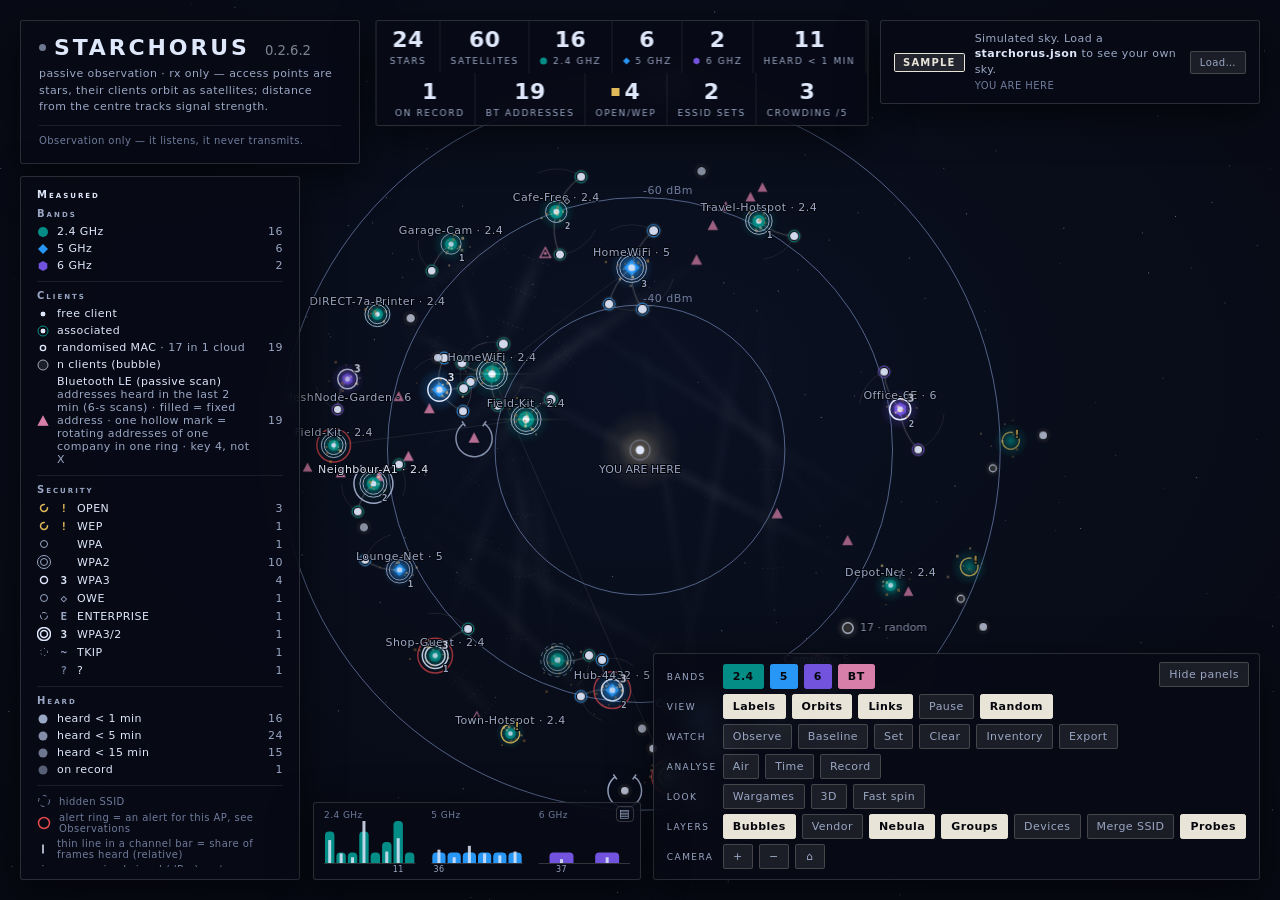
==== commit dd2ef57b: "The alert notes travel in every text export: the JSON carries an alerts array, the CSV an alert row " ====
--- a/starchorus.html
+++ b/starchorus.html
@@ -1482,7 +1482,7 @@
       // this device's own transmitters (interface MACs / operator file): kept in memory for the exclusion logic only; never rendered, exported or stored
       own_bssids: Array.isArray(rc.own_bssids) ? rc.own_bssids.map(normMac).filter(isMac).slice(0, 16) : [],
       own_ssids: strs(rc.own_ssids, 32, 32) || [], bt_window: numOrNull(rc.bt_window), bt_hold: numOrNull(rc.bt_hold) },
-    // optional alerts[] {type, t, ap, n}: the note reaches the SITREP, the ring the PNG, the JSON and CSV nothing (P6)
+    // optional alerts[] {type, t, ap, n}: the note reaches the SITREP, the JSON and the CSV, the ring the PNG (P6)
     alerts: Array.isArray(raw.alerts) ? raw.alerts.slice(0, 20).map(x => {
       if (!isObj(x) || !Object.keys(AL_TXT).includes(x.type)) return null;
       const ap = normMac(x.ap);
@@ -3132,7 +3132,7 @@
 function obsCompute() {
   const tick = S.generated != null ? S.captureSeq : S.ingestSeq;
   const aps = S.apOrder.filter(n => !eventSkip(n)), raw = [];
-  const add = (key, group, text) => raw.push({ key, group, text });
+  const add = (key, group, text, alert) => raw.push(alert ? { key, group, text, alert } : { key, group, text });   // alert: what of an alerts[] entry the exports carry (P6)
   if (S.ui.baselineDiff && S.baseline) {   // Baseline
     const b = S.base;
     if (b.new) add("b-new", "Baseline", b.new + " network(s) not in the baseline");
@@ -3161,7 +3161,7 @@
     if (hit) { S.obsWatchSeen = S.obsWatchSeen || new Set(); S.obsWatchSeen.add(w); add("w+" + w, "Watchlist", "watched SSID present: " + w); }
     else if (S.hop !== null && S.obsWatchSeen && S.obsWatchSeen.has(w)) add("w-" + w, "Watchlist", "watched SSID not heard now: " + w);
   }
-  for (const a of S.alerts) { const n = alertAp(a), b = a.type === "bt_fixed_new" && (S.bt.get("bt:" + a.ap) || {}).target === 1; if (b || !eventSkip(n)) add("alert:" + a.type + ":" + a.ap, "Alerts", AL_TXT[a.type] + ": " + (b ? a.ap : n.ssidKnown || n.ssid || n.bssid) + " (" + a.n + ")"); }   // P6: kind, name or address, count; the note reaches the SITREP, never the JSON or CSV; dwell per kind
+  for (const a of S.alerts) { const n = alertAp(a), b = a.type === "bt_fixed_new" && (S.bt.get("bt:" + a.ap) || {}).target === 1, nm = !b && n ? n.ssidKnown || n.ssid || null : null; if (b || !eventSkip(n) && n.target === 1) add("alert:" + a.type + ":" + a.ap, "Alerts", AL_TXT[a.type] + ": " + (b ? a.ap : n.ssidKnown || n.ssid || n.bssid) + " (" + a.n + ")", { kind: a.type, address: a.ap, name: nm, count: a.n }); }   // P6: kind, name or address, count, for an access point the capture holds (as the Bluetooth note its live mark); the note reaches the SITREP, the JSON and the CSV; dwell per kind
   if (S.cloudOrder.length) {   // §8.8a
     const k = S.cloudOrder.length, a = S.cloudOrder.reduce((x, c) => x + c.n, 0), one = k === 1 && !cloudMixed(S.cloudOrder[0]);
     add("s-clouds", "Stations", a + " randomised addresses in " + k + (k === 1 ? " cloud" : " clouds") + (one ? ": probably one nearby device changing its address" : ": possibly one or more nearby devices changing their address"));
@@ -5847,6 +5847,7 @@
   });
   const sc = { free: 0, associated: 0 }; stations.forEach(x => { if (x.association) sc.associated++; else sc.free++; });
   const out = { footer: EXPORT_FOOTER, generated: S.generated, source: S.sourceKind, aps, stations, station_counts: sc, mobile_hotspots: mob, crowding: S.crowding.level };
+  const al = S.obs.filter(o => o.alert).map(o => ({ ...o.alert })); if (al.length) out.alerts = al;   // P6: of alerts[] the notes' kind, address, name and count, as the Observations show them; nothing the page shows no note for
   if (clouds) {   // §8.8a only with a live cloud
     sc.randomised = stations.filter(x => x.randomized).length; sc.in_clouds = stations.filter(x => x.cloud != null).length;
     out.clouds = S.cloudOrder.map(k => ({ id: k.id, addresses: k.n, rssi: k.rssi, rssi_min: k.rssiMin, rssi_max: k.rssiMax, first_heard: k.first, last_heard: k.last, cadence_s: k.cadenceS, bursts: k.bursts,
@@ -5865,9 +5866,11 @@
     const head = "kind,bssid,ssid,band,channel,security,rssi,heard,alias,tags,association,randomized,probes,cloud";   // one table, a leading kind column, every row the same width
     const apRow = (a) => ["ap", a.bssid, a.ssid, a.band, a.channel, a.security, a.rssi, a.heard, a.alias || "", (a.tags || []).join(" "), "", "", "", ""];
     const stRow = (x) => ["station", x.mac, "", x.band, "", "", x.rssi, x.heard, x.alias || "", (x.tags || []).join(" "), x.association || "", x.randomized ? "1" : "", (x.probes || []).join(" "), x.cloud || ""];
+    const A = m.alerts || [], ea = A.length ? ",," : "";   // two alert columns (P6: the kind and the count), empty on the other rows
+    const alRow = (x) => ["alert", x.address, x.name || "", "", "", "", "", "", "", "", "", "", "", "", x.kind, x.count];
     const e = R.length ? ",,,,,,,,,," : "";   // ten Remote ID columns, empty on the other rows
-    return [head + (e && "," + RID_KEYS.join(","))].concat(m.aps.map(a => apRow(a).map(q).join(",") + e)).concat(m.stations.map(x => stRow(x).map(q).join(",") + e))
-      .concat(R.map(b => "remote_id," + b.addr + ",,,,," + b.rssi + "," + b.heard + ",,,,,,," + RID_KEYS.map(k => q(ridV(b.remote_id, k))).join(",")), e ? ["# " + RID_NOTE] : [], ["# " + EXPORT_FOOTER]).join("\n") + "\n";
+    return [head + (ea && ",alert,count") + (e && "," + RID_KEYS.join(","))].concat(m.aps.map(a => apRow(a).map(q).join(",") + ea + e)).concat(m.stations.map(x => stRow(x).map(q).join(",") + ea + e))
+      .concat(A.map(x => alRow(x).map(q).join(",") + e), R.map(b => "remote_id," + b.addr + ",,,,," + b.rssi + "," + b.heard + ",,,,,,," + ea + RID_KEYS.map(k => q(ridV(b.remote_id, k))).join(",")), e ? ["# " + RID_NOTE] : [], ["# " + EXPORT_FOOTER]).join("\n") + "\n";
   }
   if (fmt === "sitrep") {
     const by = (fn) => { const c = {}; for (const a of m.aps) c[fn(a)] = (c[fn(a)] || 0) + 1; return Object.keys(c).sort().map(k => k + " " + c[k]).join(" · "); };
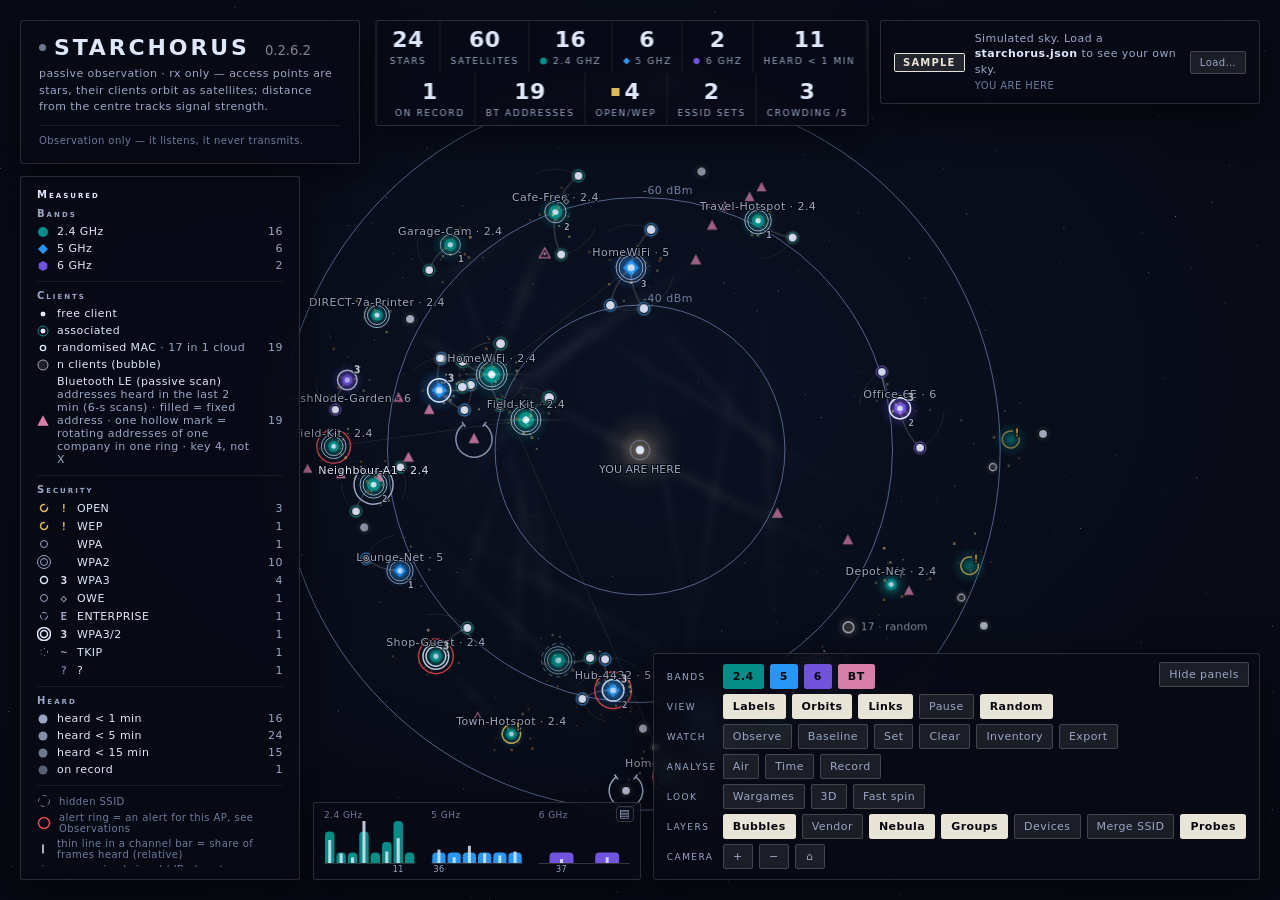
==== commit 2e7b58fd: "The Scope's key stays in the sheet's head: the row takes two lines where it is short of room On a ph" ====
--- a/starchorus.html
+++ b/starchorus.html
@@ -405,7 +405,6 @@
 .btn.b5.on  { background: var(--band-5);  border-color: var(--band-5); }
 .btn.b6.on  { background: var(--band-6);  border-color: var(--band-6); }
 .btn.bbt.on { background: var(--bt-mark); border-color: var(--bt-mark); }
-@media (max-width: 374px) { #sheet-row { flex-wrap: wrap; justify-content: flex-end; } }   /* four layer buttons, Legend and the chevron need 338 px: below that the chevron (then Legend) goes to a second line */
 .btn.on:not([data-band]) { background: var(--toggle-on); border-color: var(--toggle-border); color: var(--toggle-ink); }
 .btn.forced { outline: 1px dashed var(--status-ring-neutral); }
 #cam .cam { min-width: 30px; text-align: center; }
@@ -530,6 +529,7 @@
   overflow: hidden; z-index: 15; backdrop-filter: none; -webkit-backdrop-filter: none; background: linear-gradient(var(--panel-fill), var(--panel-fill)), var(--surface-base);
   transition: height .28s cubic-bezier(.2,.8,.2,1), opacity .18s; }
 :root[data-sheet-drag="on"] #sheet { transition: none; }   /* it follows the finger */
+:root[data-sheet-snap="on"] #sheet { transition: none; }   /* the head's own height (one line or two) snaps; phoneLayout sets it for one layout */
 #sheet-head { flex: none; padding: 0 8px 8px 12px; touch-action: none; -webkit-user-select: none; user-select: none; -webkit-touch-callout: none; cursor: grab; }
 #sheet-grab { height: 14px; display: flex; align-items: center; justify-content: center; }
 #sheet-grab::before { content: ""; width: 36px; height: 5px; border-radius: 3px; background: var(--ink-muted); }
@@ -539,6 +539,10 @@
 #sheet-title { flex: 1; min-width: 0; margin: 0; font-size: var(--size-title); font-weight: 600; white-space: nowrap; overflow: hidden; text-overflow: ellipsis; color: var(--ink-primary); }
 :root[data-card="detail"] #sheet-title { text-transform: none; }   /* D16: a data string */
 #t-legend { margin-left: auto; }
+#sheet-row.wrap { flex-wrap: wrap; }   /* two lines where the row has not 52 px to spare for the Scope's key (phoneLayout, section 9.8b): the band keys on the first; the Scope's key, Legend and the chevron on the second */
+#sheet-row.wrap #sheet-lead { flex-basis: 100%; }
+#sheet-row.wrap #t-legend { margin-left: 0; }
+#sheet-row.wrap #sheet-toggle { margin-left: auto; }
 #sheet-body { flex: 1 1 auto; min-height: 0; overflow-y: auto; overscroll-behavior: contain; touch-action: pan-x pan-y; padding: 4px 12px 14px; display: flex; flex-direction: column; gap: 16px; }
 :root[data-sheet="peek"] #sheet-body { overflow: hidden; visibility: hidden; transition: visibility 0s .28s; }
 :root[data-sheet-drag] #sheet-body { visibility: visible; transition: none; }   /* dragged up from collapsed */
@@ -583,8 +587,7 @@
 :root[data-rm="1"] #crt, :root[data-rm="1"] #intro { display: none !important; }
 :root:not([data-scope=on]) :is(#scope-strip,#scope-foot,#scope-lamps){display:none}
 :root[data-scope=on] :is(#bar-counts>*,#bar .ver,#caption,#grp-layers,#cam,#t-view,#t-spin){display:none!important}
-#t-scope{display:inline-flex;align-items:center;gap:6px}
-#sheet-row #t-scope{padding:0;width:44px;justify-content:center}#sheet-row .lbl{display:none}
+#sheet-row #t-scope{display:inline-flex;align-items:center;justify-content:center;padding:0;width:44px}   /* over #sheet .btn's padding */
 </style>
 </head>
 <body>
@@ -649,7 +652,7 @@
 <div id="sheet" class="panel ph-only" role="region" aria-label="Controls">
   <div id="sheet-head"><div id="sheet-grab" aria-hidden="true"></div><div id="sheet-row"><div id="sheet-lead"></div>
   <button class="btn" id="sheet-prev" hidden aria-label="Previous pinned node">‹</button><h2 id="sheet-title" hidden></h2><button class="btn" id="sheet-next" hidden aria-label="Next pinned node">›</button>
-  <button class="btn toggle ph-only" id="t-scope" aria-pressed="false" aria-label="Scope"><svg width="18" height="18" viewBox="0 0 18 18"><path d="M9 16 3 5a12 12 0 0 1 12 0Z" fill="none" stroke="currentColor"/></svg><span class="lbl">Scope</span></button><button class="btn toggle" id="t-legend" aria-pressed="false">Legend</button><button class="btn" id="sheet-close" hidden aria-label="Close">×</button>
+  <button class="btn toggle ph-only" id="t-scope" aria-pressed="false" aria-label="Scope"><svg width="18" height="18" viewBox="0 0 18 18"><path d="M9 16 3 5a12 12 0 0 1 12 0Z" fill="none" stroke="currentColor"/></svg></button><button class="btn toggle" id="t-legend" aria-pressed="false">Legend</button><button class="btn" id="sheet-close" hidden aria-label="Close">×</button>
   <button class="btn" id="sheet-toggle" aria-expanded="false" aria-controls="sheet-body" aria-label="Expand the sheet">⌃</button></div></div>
   <div id="sheet-body"></div>
 </div>
@@ -6926,7 +6929,7 @@
 const DE = document.documentElement, PH_VARS = ["--ph-banner-t", "--ph-banner-b", "--ph-top", "--ph-bar-b", "--ph-sheet-h", "--ph-sky-cx"];
 const PH_MOVES = [["mast-brand", "bar", 1], ["mode-chip", "bar"], ["grp-bands", "sheet-lead", 1]].concat(["controls", "chanbar", "stats", "source", "masthead", "legend", "detail", "help"].map(id => [id, "sheet-body"]));   // [id, new parent, first]
 const PH_TITLE = { obs: "Observations", inv: "Inventory", home: "Homing", air: "Air quality", time: "Signal over time", rec: "Recording", legend: "Legend", help: "Keyboard shortcuts" };
-let phHome = null, phCard = null, phBase = "peek", phDock = null;
+let phHome = null, phCard = null, phBase = "peek", phDock = null, phHeadCtl = 0, phPeek = 0;   // phHeadCtl: the controls head's height, measured on every phone pass; skyBox holds the sky still while another card shows a lower head (section 9.8b); phPeek: the head's height of the last pass
 function applyPhone() {   // → true when the mode changed
   const on = query.phone === "1" || (query.phone !== "0" && mqPhone.matches), ds = DE.dataset;
   if (!phHome) phHome = PH_MOVES.map(([id]) => { const e = el(id); return [e, e.parentNode, e.nextSibling]; });   // each next sibling is a whitespace node: the way back is exact
@@ -6937,7 +6940,7 @@
     for (const [e, p, nx] of phHome.slice().reverse()) p.insertBefore(e, nx);
     for (const k of ["card", "sheet", "dock", "sheetDrag"]) delete ds[k];
     for (const k of PH_VARS) DE.style.removeProperty(k);
-    el("bar").className = "panel ph-only"; delete edgeState.sheet;
+    el("bar").className = "panel ph-only"; delete edgeState.sheet; el("sheet-row").classList.remove("wrap"); phHeadCtl = phPeek = 0;
   }
   phCard = phDock = null; S.ui.sheet = "peek"; S.ui.legendCard = false;
   applyScope();
@@ -6985,11 +6988,18 @@
   el("sheet-lead").hidden = el("t-legend").hidden = !ctl; title.hidden = el("sheet-close").hidden = ctl;
   title.textContent = card === "detail" ? detailTitle.textContent : PH_TITLE[card === "drawer" ? ds.drawer : card] || "";
   el("sheet-prev").hidden = el("sheet-next").hidden = !(card === "detail" && new Set([...S.pinned, ...S.wl]).size >= 2);
-  const sc = el("t-scope"), row = el("sheet-row"), room = row.clientWidth - [...row.children].reduce((s, c) => s + (c === sc || !c.scrollWidth ? 0 : c.scrollWidth + 8), -8) >= 52;
-  sc.hidden = !ctl; if (room !== (sc.parentNode === row)) (room ? row : el("grp-look")).insertBefore(sc, room ? el("t-legend") : null);
+  const sc = el("t-scope"), row = el("sheet-row"), lead = el("sheet-lead"), head = el("sheet-head"); sc.hidden = !ctl;
+  const wrapRow = () => row.classList.toggle("wrap", row.clientWidth - [...row.children].reduce((s, c) => s + (c === sc || !c.scrollWidth ? 0 : (c === lead ? el("grp-bands") : c).scrollWidth + 8), -8) < 52);   // the Scope's key keeps its place; the row takes two lines where it has not 52 px to spare for it (section 9.8b); the class may be on while measuring: the lead is read as its band group, whose width the wrap leaves alone
+  if (ctl) { wrapRow(); phHeadCtl = head.offsetHeight; }
+  else {   // the controls head, measured without a paint (the lead, the key and Legend shown, the title row hidden, for one layout): skyBox lays the sky out with it on every card, so a card with a one-line head does not move the sky
+    const swap = [lead, sc, el("t-legend"), title, el("sheet-close"), el("sheet-prev"), el("sheet-next")], was = swap.map(e => e.hidden);
+    swap.forEach((e, i) => { e.hidden = i > 2; }); wrapRow(); phHeadCtl = head.offsetHeight;
+    swap.forEach((e, i) => { e.hidden = was[i]; }); row.classList.remove("wrap");
+  }
   syncPressed("t-legend", S.ui.legendCard); el("sheet").setAttribute("aria-label", ctl ? "Controls" : title.textContent);
   const bottom = box("sheet").bottom, peek = el("sheet-head").offsetHeight, full = Math.min(peek + body.scrollHeight, Math.max(peek, Math.floor(bottom - bar.bottom - PHONE.gapPx)));
   const half = phDock === "side" ? full : Math.min(full, clamp(Math.floor(bottom - (bar.bottom + bottom - peek) / 2 - PHONE.centreClearPx), peek, Math.round(vh * PHONE.halfFrac)));   // clear of the device
+  const snap = (phCard === null || key === phCard) && peek !== phPeek; phPeek = peek;   // the head's own height (one line or two, section 9.8b) snaps; a detent animates
   if (key !== phCard) {   // another card, drawer or node (the first pass stays collapsed)
     if (phCard && phCard.startsWith("controls")) phBase = S.ui.sheet;
     if (phCard !== null) S.ui.sheet = ctl ? phBase : card === "detail" ? phDetailDetent(half, bottom) : S.ui.sheet === "peek" ? "half" : S.ui.sheet;
@@ -6998,7 +7008,7 @@
   const open = (ds.sheet = S.ui.sheet) !== "peek", sb = skyBox();
   tg.textContent = open ? "⌄" : "⌃"; tg.setAttribute("aria-expanded", open); tg.setAttribute("aria-label", (open ? "Collapse" : "Expand") + " the sheet");
   const h = open ? (S.ui.sheet === "half" ? half : full) : peek;
-  if (ds.sheetDrag !== "on") set("--ph-sheet-h", h + "px");
+  if (ds.sheetDrag !== "on") { if (snap && !open) ds.sheetSnap = "on"; set("--ph-sheet-h", h + "px"); if (ds.sheetSnap) { void el("sheet").offsetHeight; delete ds.sheetSnap; } }   // the snap: no transition for this one height, applied in a layout of its own
   set("--ph-sky-cx", Math.round(sb.x + sb.w / 2) + "px");
   edgeState.sheet = { card, detent: S.ui.sheet, dock: phDock, peek, half, full, h };
   if (!fromResize && (Math.abs(sb.x + sb.w / 2 - CX) > 0.5 || Math.abs(sb.y + sb.h / 2 - CY) > 0.5 || Math.abs(sb.h - skyH) > 0.5)) { clearTimeout(resizeTimer); resizeTimer = setTimeout(resize, 100); }   // theme, banners, fonts
@@ -7014,7 +7024,7 @@
   const bar = el("bar").getBoundingClientRect(), sh = el("sheet").getBoundingClientRect(), ban = DE.dataset.banner === "on", bx = (x, y, r, b) => ({ x, y, w: Math.max(40, r - x), h: Math.max(40, b - y) });
   if (!S.ui.panels) return bx(0, bar.top, W, sh.bottom - 52);   // above the pill
   if (phDock === "side") return bx(Math.max(bar.right, sh.right) + PHONE.gapPx, ban ? el("dtg").getBoundingClientRect().bottom + 4 : 0, W - bar.left, ban ? H - el("classbar-bot").offsetHeight : H);
-  return bx(0, bar.bottom + 4, W, sh.bottom - el("sheet-head").offsetHeight - 4);
+  return bx(0, bar.bottom + 4, W, sh.bottom - Math.max(el("sheet-head").offsetHeight, phHeadCtl) - 4);   // the controls head, so a card with a lower head does not move the sky
 }
 function setPanels(on) {   // §9.8 Hide panels, at every size; saved unless ?panels locks it
   on = !!on; if (on === S.ui.panels) return on;
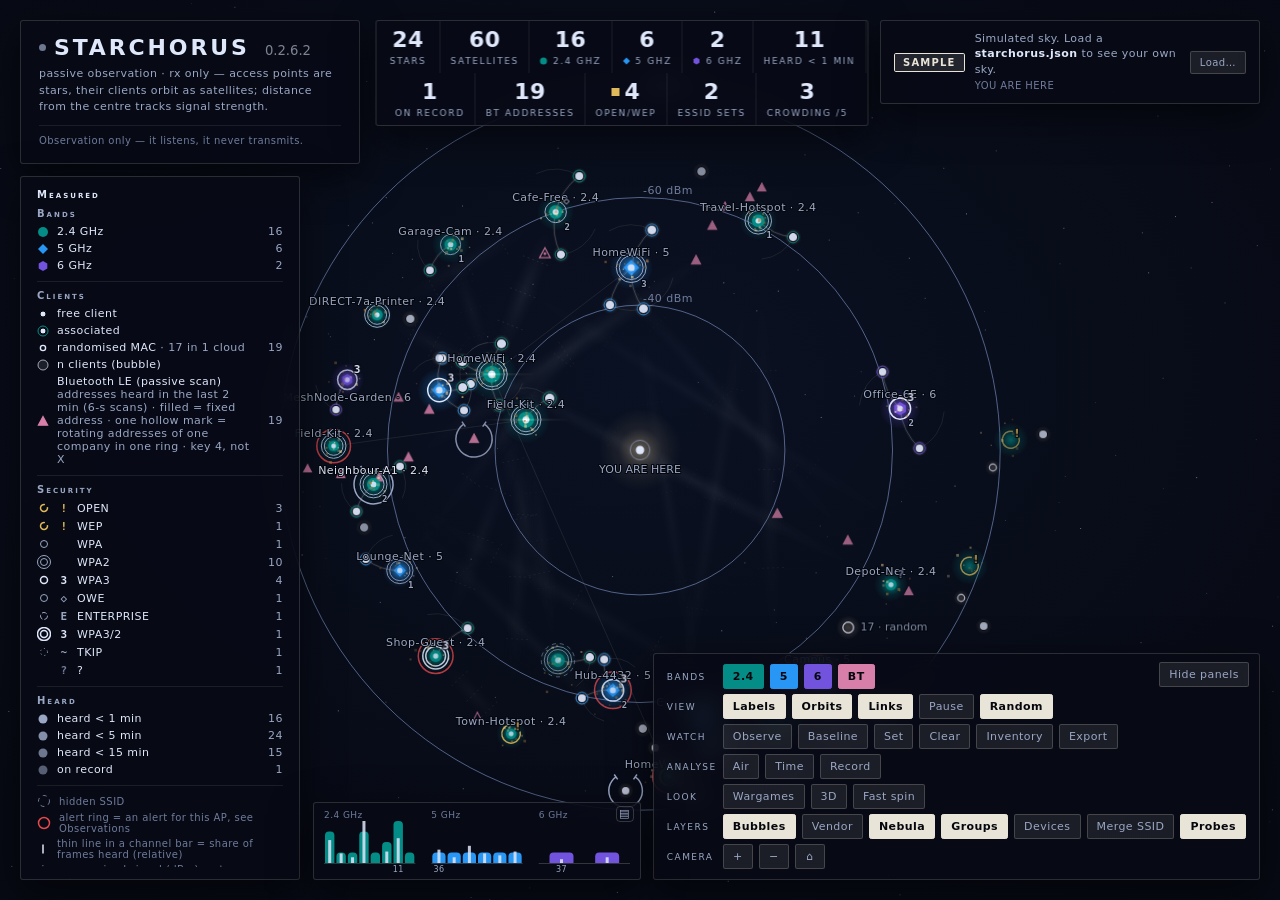
==== commit 57d72f7e: "A friend's alert note leaves the Observations and the exports at once Found by a review of the DEV s" ====
--- a/starchorus.html
+++ b/starchorus.html
@@ -3887,7 +3887,7 @@
     if (!identCanAdd(b)) { rej(l, "identity store full"); continue; }
     S.identity.set(b, cls); res.added++;
   }
-  saveIdentity(); saveLibrary(); buildLegend(); S.dirty = true; renderInv();
+  saveIdentity(); saveLibrary(); buildLegend(); S.dirty = true; renderInv(); obsCompute(); renderObs();
   const n = res.rejected.length; res.message = n ? n + " rejected" + (res.rejected.every(r => r.why === "not observed") ? ": not observed" : "") : "";
   return res;
 }
@@ -3912,7 +3912,7 @@
   };
   for (const ap of S.apOrder) take(ap, true);
   for (const cl of S.clientOrder) if (cl.target === 1) take(cl, false);
-  if (n) { saveIdentity(); buildLegend(); S.dirty = true; renderInv(); }
+  if (n) { saveIdentity(); buildLegend(); S.dirty = true; renderInv(); obsCompute(); renderObs(); }
   return n;
 }
 const SEC_RANK = { open: 0, wep: 1, "tkip-weak": 2, wpa: 3, wpa2: 4, enterprise: 5, "wpa3-transition": 6, owe: 7, wpa3: 8 };
@@ -3931,7 +3931,7 @@
   if (id == null || id === "unknown") S.identity.delete(b);
   else if (id === "friend" || id === "neutral" || id === "hostile") { if (!observed(b) || !identCanAdd(b)) return identityOf(b); S.identity.set(b, id); }
   else return identityOf(b);
-  saveIdentity(); buildLegend(); S.dirty = true;
+  saveIdentity(); buildLegend(); S.dirty = true; obsCompute(); renderObs();   // the notes follow the identity at once: a friend's derived kind leaves the Observations and the three text exports before the next capture (P6, section 14.5)
   if (S.locked === b || (S.locked && String(S.locked).toLowerCase() === b)) openDetail(S.locked);
   return identityOf(b);
 }
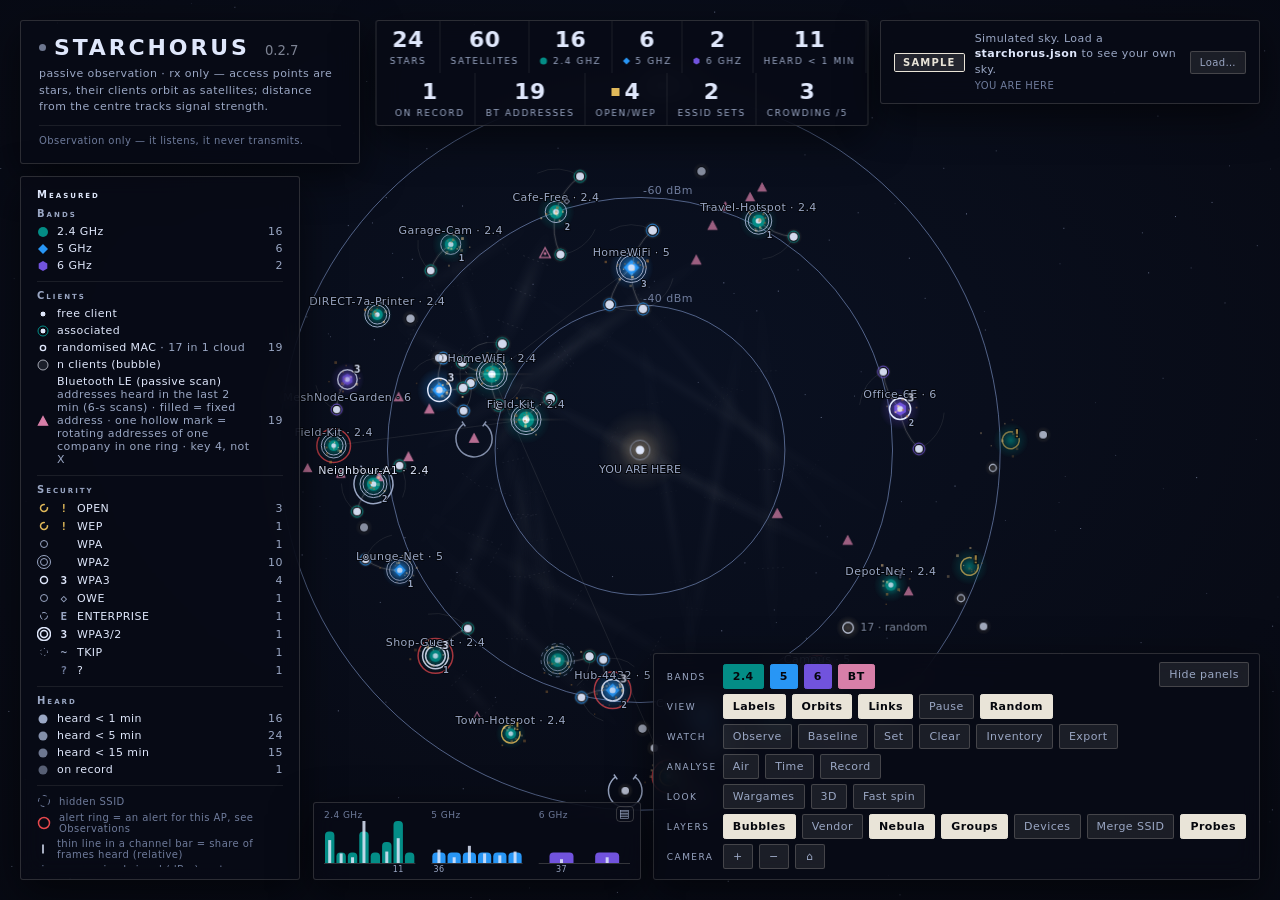
==== commit af3a7761: "Release 0.2.7 The version 0.2.7 is stated at every place that states it: the page (STARCHORUS.versio" ====
--- a/starchorus.html
+++ b/starchorus.html
@@ -7530,7 +7530,7 @@
   });
 }
 window.STARCHORUS = Object.freeze({
-  version: "0.2.6.2",
+  version: "0.2.7",
   setTheme: (id) => guard(() => applyTheme(id, { intro: false })),
   getTheme: () => guard(() => S.ui.theme),
   setView: (v) => guard(() => setView(v)),
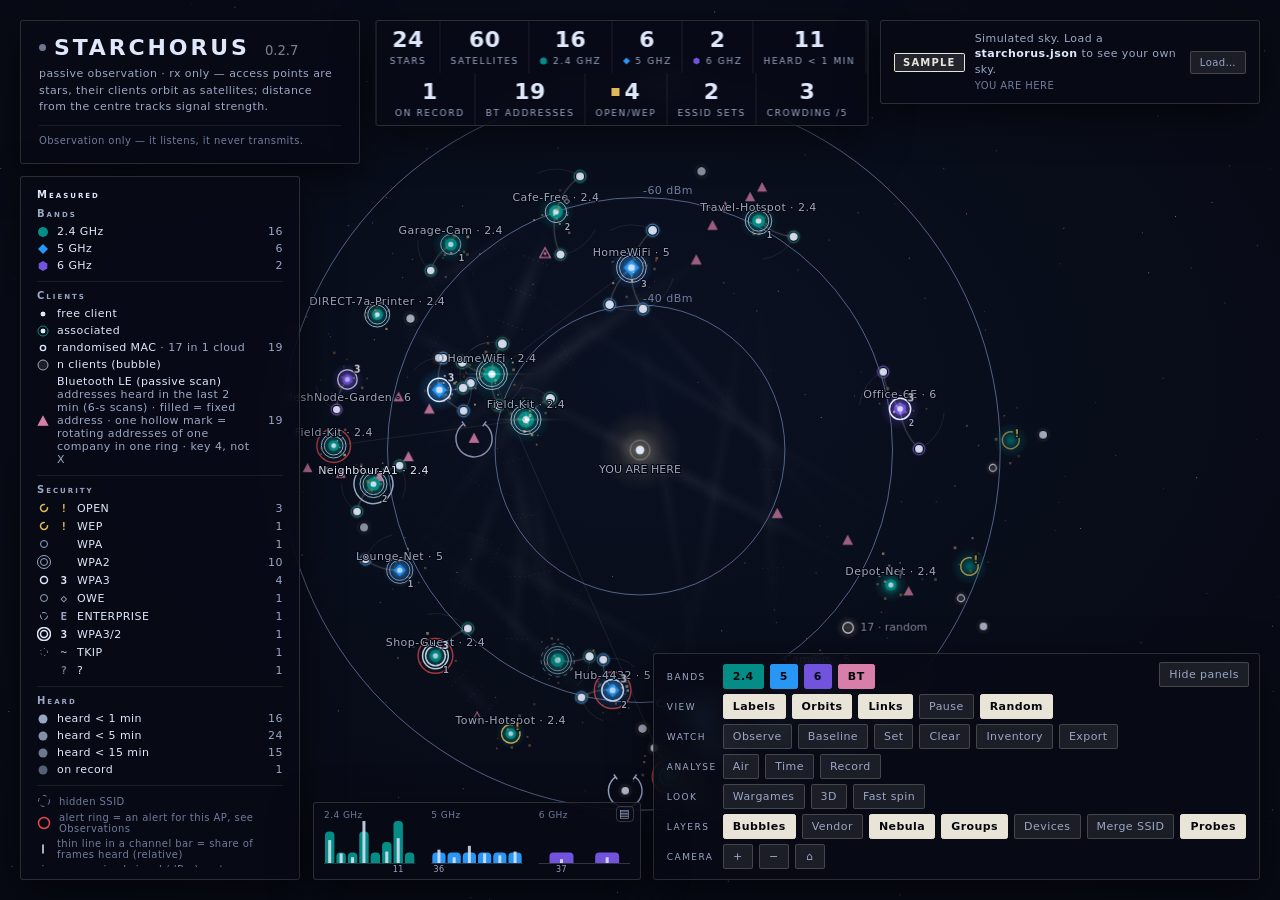
==== commit 490c64b1: "The page hits only what it draws, and its sheet counts in capture time: the bug hunt's package B In " ====
--- a/starchorus.html
+++ b/starchorus.html
@@ -1378,7 +1378,7 @@
 }
 const r3 = (v) => (typeof v === "number" && Number.isFinite(v)) ? Math.round(v * 1000) / 1000 : v;
 let stripN = 0;   // what the last stripCtl removed (the name's hid mark)
-function stripCtl(x, max) { if (x == null) x = ""; const t = String(x).replace(/[\x00-\x1f\x7f-\x9f\u200b-\u200f\u202a-\u202e\u2060-\u2069\ufeff]/g, ""); stripN = String(x).length - t.length; return t.slice(0, max); }
+function stripCtl(x, max) { if (x == null) x = ""; const t = String(x).replace(/[\x00-\x1f\x7f-\x9f\u200b-\u200f\u202a-\u202e\u2060-\u2069\ufeff]/g, ""); stripN = String(x).length - t.length; const r = t.slice(0, max); return /[\ud800-\udbff]$/.test(r) ? r.slice(0, -1) : r; }   // the cut falls on a code point: a lone high surrogate at the end goes
 const plu = (n, w) => `${n} ${w}${n - 1 ? "s" : ""}`;
 function numOrNull(x) { const v = typeof x == "number" || typeof x == "string" && x.trim() ? +x : NaN; return Number.isFinite(v) ? v : null; }
 const isObj = (x) => !!x && typeof x === "object" && !Array.isArray(x);
@@ -1476,7 +1476,7 @@
   const strs = (v, n, m) => Array.isArray(v) ? v.filter(x => typeof x === "string").map(x => stripCtl(x, m)).filter(Boolean).slice(0, n) : null;
   const rc = isObj(raw.center) ? raw.center : {};
   const doc = {
-    generated: (g => g * g < 6e22 ? g : null)(numOrNull(raw.generated)),
+    generated: (g => g != null && g >= 0 && g < 7.7e10 ? g : null)(numOrNull(raw.generated)),   // a capture time of this era (1970 to about 4400): anything else is undated, never a six-digit year
     source: typeof raw.source === "string" ? stripCtl(raw.source, 32) : "",
     note: stripCtl(raw.note, 120),
     center: { label: rc.label != null ? stripCtl(rc.label, 40).trim() : "",
@@ -1527,7 +1527,8 @@
     // merge duplicate bssid: strongest RSSI, first non-empty value per field
     if (ap.rssi != null && (prev.rssi == null || ap.rssi > prev.rssi)) prev.rssi = ap.rssi;
     const empty = (v) => v === null || v === "" || v === undefined;
-    for (const k of ["ssid", "channel", "freq", "security", "vendor", "rate", "width", "last_seen", "phy", "caps", "beacons", "packets", "akm", "cipher", "auth", "responded_ssids"]) if (empty(prev[k]) && !empty(ap[k])) prev[k] = ap[k];
+    if (empty(prev.ssid) && !empty(ap.ssid)) { prev.ssid = ap.ssid; prev.hid = ap.hid; } else if (empty(prev.ssid)) prev.hid = prev.hid || ap.hid;   // the name and its hidden mark travel together; two nameless records keep the mark either carried
+    for (const k of ["channel", "freq", "security", "vendor", "rate", "width", "last_seen", "phy", "caps", "beacons", "packets", "akm", "cipher", "auth", "responded_ssids"]) if (empty(prev[k]) && !empty(ap[k])) prev[k] = ap[k];
     if (prev.band === "unknown" && ap.band !== "unknown") prev.band = ap.band;
     if (prev.bandF === "unknown" && ap.bandF !== "unknown") prev.bandF = ap.bandF;
     const have = new Set(prev.clients.map(c => c.mac));
@@ -1717,7 +1718,7 @@
     hidden: true, clientCount: 0, vendor: null, rate: null, last_seen: null, width: null, phy: null, caps: null, beacons: null,
     a0: 0, angleT: null, radiusT: 0.5, angle: null, radius: 0.5, wx: 0, wz: 0, p3: [0, 0, 0], p: [0, 0, 0], jitY: hash(id + "y"),
     sx: 0, sy: 0, zc: 1, px: 0, fog: 1, lod: 0, alphaDraw: 0, basePx: 0, basePxMax: LAYOUT.basePxMaxCore,
-    target: 1, alpha: 0, born: 0, phase: hash(id + "p") * Math.PI * 2, capSeq: -1, newSeq: -1, changedSeq: -1, cueSeq: -1, cueT0: 0, cueAmp: 0, revealAt: null,
+    target: 1, alpha: 0, born: 0, phase: hash(id + "p") * Math.PI * 2, capSeq: -1, newSeq: -1, changedSeq: -1, cueSeq: -1, cueT0: 0, cueAmp: 0, revealAt: null, revealGen: null,
     akm: null, cipher: null, auth: null, respondedSsids: null, packets: null, mobile: false, groupKey: null, interfere: [], sparkDirty: true, flare: 0, flareT: 0, ageS: null, freshTier: null, freshA: 1, freshAT: 1,
     pStart: -1, pCount: 0, pState: null, pT0: 0, orbitRcap: LAYOUT.orbitMaxPx, hexA: 0, seen: false };
 }
@@ -1854,7 +1855,7 @@
     }
     if (n.rssi !== a.rssi || n.ssid !== a.ssid || n.band !== a.band) changed = true;   // placement: radius, constellation pull (SSID), band filter
     if (a.ssid) {
-      if (n.seen && n.hidden) { n.revealAt = now; S.revealed++; }
+      if (n.seen && n.hidden) { n.revealAt = now; n.revealGen = S.generated; S.revealed++; }   // revealAt drives the fade on the animation clock; revealGen is the capture time the sheet counts from
       n.ssidKnown = a.ssid; n.hidden = false;
     } else if (n.ssidKnown == null) n.hidden = true;
     n.seen = true;
@@ -1945,6 +1946,7 @@
   updateStats();   // ends in layoutEdges() → drawChannelBar() with the fresh S._stats/analyzer counts
   if (S.locked && !((S.aps.get(S.locked) || S.clients.get(S.locked) || {}).target === 1 || liveCloud(S.locked) || (S.bt.get(S.locked) || {}).target === 1)) closeDetail();
   else if (S.locked) openDetail(S.locked);
+  if (S.hover && tip.style.opacity === "1") { const h = nodeById(S.hover); if (!h || h.target !== 1 || !(h.alphaDraw >= 0.25)) setHover(null); else showTip(h); }   // a showing tooltip follows the data: fresh after a capture, gone with its node or once the node is no longer drawn; a hover without a tooltip (the lamp strip) is left alone
   S.dirty = true;
   return { aps: seenAp.size, clients: seenCl.size, free, assoc };
 }
@@ -2052,6 +2054,7 @@
         if (g > bestGap) { bestGap = g; best = cand[ci]; bestR = rad; }
       }
     }
+    if (best === null) { best = cand[0]; bestR = r; }   // no spot inside the ring (a sky too small for the nudges): the first angle at its own radius, never none
     ap.angleT = best; ap.radiusT = bestR / maxRadius;
     const p = { x: Math.cos(best) * bestR, y: Math.sin(best) * bestR, bp }, pk = Math.floor(p.x / pcell) * CELLP + Math.floor(p.y / pcell);
     const arr = pgrid.get(pk); if (arr) arr.push(p); else pgrid.set(pk, [p]);
@@ -3866,7 +3869,7 @@
   saveNotes(); S.dirty = true; return S.notes.get(b) ? { alias: e.a, note: e.n, tags: e.t.slice() } : { alias: "", note: "", tags: [] };
 }
 const aliasOf = (id) => { const e = S.notes.get(String(id).toLowerCase()); return e && e.a ? e.a : ""; };
-const LIB_CLASS = { friend: "friend", neutral: "neutral", suspect: "hostile", hostile: "hostile", unknown: "unknown" };
+const LIB_CLASS = Object.assign(Object.create(null), { friend: "friend", neutral: "neutral", suspect: "hostile", hostile: "hostile", unknown: "unknown" });   // no prototype: constructor, toString and the like are no classes
 function libraryImport(text) {   // "MAC class" per line; "aa:bb:cc:??:??:??" (or *) is a rule (friend/neutral/suspect, never unknown); # starts a comment
   const res = { added: 0, rules: 0, rejected: [], message: "" };
   const rej = (line, why) => res.rejected.push({ line: line.slice(0, 60), why });
@@ -4129,25 +4132,27 @@
   return false;
 }
 function tick(t) {
-  let dt, liveDt;
-  if (S.fixedTime != null) { dt = 0; liveDt = 0; S.clock = S.fixedTime / 1000; lastT = t; }
-  else {
-    dt = lastT ? clamp((t - lastT) / 1000, 1 / 240, RENDER.dtMax) : 1 / 60; lastT = t;
-    liveDt = S.ui.paused ? 0 : dt; S.clock += liveDt;
-  }
-  if (S.replay) replayTick(liveDt);
-  budgetBegin(t);
-  if (scopeOn) scopeStep(dt, liveDt); else step(dt, liveDt);
-  const animating = scopeOn ? scopeWantsFrame() : S.fixedTime == null && (S.moving || S.settling || S.cam.tween !== null || wargamesAnimating());
-  if (S.dirty || animating) {
-    render(); S.dirty = false; S.perf.rendered++;
-    S.persistFade = S.persistOn && !scopeOn ? RENDER.persistFadeFrames : 0;
-  } else if (S.persistFade > 0) {   // §6.7 idle trail: let phosphor spurs fade, then one clean full frame
-    S.persistFade--; render(); S.perf.rendered++;
-    if (S.persistFade === 0 && S.persistOn) { ctxSky.clearRect(0, 0, W, H); render(); S.perf.rendered++; }
-  } else if (S.fixedTime == null && !S.ui.paused && S.clock >= alAt) { ctxSky.clearRect(0, 0, W, H); render(); S.perf.rendered++; }   // alert step
-  perfTick(t);
-  requestAnimationFrame(tick);
+  try {
+    let dt, liveDt;
+    if (S.fixedTime != null) { dt = 0; liveDt = 0; S.clock = S.fixedTime / 1000; lastT = t; }
+    else {
+      dt = lastT ? clamp((t - lastT) / 1000, 1 / 240, RENDER.dtMax) : 1 / 60; lastT = t;
+      liveDt = S.ui.paused ? 0 : dt; S.clock += liveDt;
+    }
+    if (S.replay) replayTick(liveDt);
+    budgetBegin(t);
+    if (scopeOn) scopeStep(dt, liveDt); else step(dt, liveDt);
+    const animating = scopeOn ? scopeWantsFrame() : S.fixedTime == null && (S.moving || S.settling || S.cam.tween !== null || wargamesAnimating());
+    if (S.dirty || animating) {
+      render(); S.dirty = false; S.perf.rendered++;
+      S.persistFade = S.persistOn && !scopeOn ? RENDER.persistFadeFrames : 0;
+    } else if (S.persistFade > 0) {   // §6.7 idle trail: let phosphor spurs fade, then one clean full frame
+      S.persistFade--; render(); S.perf.rendered++;
+      if (S.persistFade === 0 && S.persistOn) { ctxSky.clearRect(0, 0, W, H); render(); S.perf.rendered++; }
+    } else if (S.fixedTime == null && !S.ui.paused && S.clock >= alAt) { ctxSky.clearRect(0, 0, W, H); render(); S.perf.rendered++; }   // alert step
+    perfTick(t);
+  } catch (e) { pushError(e); S.dirty = true; }   // one exception in a frame must not end the chain (as tryPoll holds for the poll)
+  finally { requestAnimationFrame(tick); }
 }
 document.addEventListener("visibilitychange", () => {
   if (!document.hidden) {
@@ -4174,7 +4179,7 @@
   if (phoneOn) phoneLayout(true);
   const sb = skyBox(); skyR = sb; CX = sb.x + sb.w / 2; CY = sb.y + sb.h / 2; skyH = sb.h;   // the sky is centred in the free rectangle: the whole viewport outside phone mode
   maxRadius = Math.min(sb.w, sb.h) / 2 * LAYOUT.outerFrac || 1;
-  inner = clamp(LAYOUT.innerFrac * maxRadius, LAYOUT.innerMinPx, LAYOUT.innerPx);
+  inner = Math.min(clamp(LAYOUT.innerFrac * maxRadius, LAYOUT.innerMinPx, LAYOUT.innerPx), 0.8 * maxRadius);   // on a very small sky the floor of 64 px must stay inside the ring
   if (scopeOn) { scopeGeom(); SC.sg = ""; renderScope(); }
   resizeCanvases();
   rebuildBackground();
@@ -5312,7 +5317,7 @@
   const prio = (n) => (n.id === S.locked ? 4 : 0) + (n.id === S.hover ? 3 : 0) + (S.pinned.has(n.id) || S.wl.has(n.id) ? 2 : 0);
   const cand = [];
   for (const ap of S.apOrder) {
-    if (ap.hidden) continue;
+    if (ap.hidden || ap.alphaDraw <= 0.02) continue;   // a star that is not drawn (its band filtered off) has no label, pinned or not, as the layers hold
     const forced = isForced(ap.id);
     if (trans && !forced) continue;   // during 2D↔3D transition only Hover/Pinned/Locked labels
     if (!forced && (ap.alphaDraw <= 0.6 || ap.px < 5 * Math.min(1, S.cam.zoom2d))) continue;   // zoomed out in 2D the bound shrinks with the stars
@@ -5528,12 +5533,12 @@
   if (tS < 0.5 || scopeOn) {
     // 2D: nearest wins (clients/stars over bubbles); the Scope: as drawn
     let best = null, bd = Infinity;
-    const near = (n, r) => { const d = hyp(n.sx - mx, n.sy - my); if (d <= r && d < bd && (!scopeOn || n.alphaDraw >= 0.25)) { bd = d; best = n; } };
-    S.clients.forEach(n => { if (n.target !== 1) return; if (n.bubble != null && n.bubbleBlend >= 0.98 && !scopeOn) return; if (n.randOut && !(n.alphaDraw >= 0.25)) return; near(n, hitRadius(n, touch)); });
+    const near = (n, r) => { const d = hyp(n.sx - mx, n.sy - my); if (d <= r && d < bd && n.alphaDraw >= 0.25) { bd = d; best = n; } };   // §5.5: only what is drawn can be hit, in 2D as in 3D and the Scope
+    S.clients.forEach(n => { if (n.target !== 1) return; if (n.bubble != null && n.bubbleBlend >= 0.98 && !scopeOn) return; near(n, hitRadius(n, touch)); });
     if (S.ui.random === "cloud") S.clouds.forEach(k => { if (k.target !== 1) return; near(k, hitRadius(k, touch)); });
     if (S.ui.filters.bt) S.bt.forEach(k => { if (k.target === 1 && k.rank < BT.drawMax) near(k, hitRadius(k, touch)); });
     S.aps.forEach(n => { if (n.target !== 1 || (isEssFolded(n.id) && !scopeOn)) return; near(n, hitRadius(n, touch)); });
-    if (!scopeOn) S.bubbles.forEach(b => { if (b.target !== 1 && b.alpha <= 0.02) return; near(b, b.px + HIT.bubblePad); });
+    if (!scopeOn) S.bubbles.forEach(b => { if (!(b.alphaDraw >= 0.25)) return; near(b, b.px + HIT.bubblePad); });
     return best ? best.id : null;
   }
   // 3D: projected hit-test from near to far, first covering wins
@@ -5654,6 +5659,7 @@
 window.addEventListener("keydown", (e) => {
   const k = (e.key || "").toLowerCase();
   if (k === "escape") {
+    if (e.repeat) { e.preventDefault(); return; }   // one layer per press: a held Esc does not run down the stack
     // Esc closes one layer per press, topmost first: paste, export, help, selection, hover; on a phone then a drawer or the
     // legend card, then the sheet (§9.8).
     if (getComputedStyle(pasteWrap).display !== "none") { closePaste(); e.preventDefault(); return; }
@@ -5666,7 +5672,7 @@
     return;
   }
   if (!shortcutsAllowed() || e.metaKey || (e.ctrlKey && !e.altKey)) return;   // Cmd/Ctrl + a key is the browser's; AltGr (Ctrl+Alt) types [ ]
-  if (k === "?") { toggleHelp(); e.preventDefault(); return; }
+  if (k === "?") { if (!e.repeat) toggleHelp(); e.preventDefault(); return; }   // a held ? does not flap the help card
   if (k === "enter" && liveCloud(S.locked)) { expandCloud(S.locked); e.preventDefault(); return; }   // §8.8a
   // camera keys (3D orbit / 2D zoom around centre / reset)
   const c = S.cam; let camHandled = true;
@@ -5680,7 +5686,7 @@
     else camHandled = false;
   }
   if (camHandled) { S.dirty = true; e.preventDefault(); return; }
-  if (KEY_ACT[k]) { KEY_ACT[k](); e.preventDefault(); }
+  if (KEY_ACT[k]) { if (!e.repeat) KEY_ACT[k](); e.preventDefault(); }   // a held toggle key fires once (the camera keys above keep repeating); a key that is no shortcut keeps its default, held or not
 });
 
 // ==== 37 UI ====
@@ -5693,7 +5699,7 @@
 tip.innerHTML = '<div id="tip-body"></div><canvas id="tip-spark" width="120" height="28" hidden></canvas>';
 const tipBody = el("tip-body"), tipSpark = el("tip-spark"), detailSpark = el("detail-spark"), legendBody = el("legend-body");
 let sparkFocus = { id: null, cross: -1 }, detailShown = null;   // detailShown: the node or bubble whose sheet #detail holds (openDetail)
-function fmtBand(b) { return b === "unknown" ? "? GHz" : b + " GHz"; }
+function fmtBand(b) { return b && b !== "unknown" ? b + " GHz" : "? GHz"; }   // a station without a band says ? GHz, not a bare GHz
 function heardWord(n) { return n.freshTier == null ? ENCODING.fresh.undated : ENCODING.fresh.words[n.freshTier]; }   // D1 tier word
 function freshZero() { return { t0: 0, t1: 0, t2: 0, t3: 0, undated: 0 }; }
 function fmtSignal(dbm) {   // D9: "-58 dBm (53 %, good)"; the level word is the theme's voice (copy.signal); null → "n/a"
@@ -6543,7 +6549,7 @@
     const cl = S.chg.get(n.id);   // what changed on this AP since this source was first read (DS channel, security class, SSID, band)
     if (cl && cl.length) body += row("Changes", esc(cl.map(c => (c.kind === "channel" ? "ch " : c.kind + " ") + (c.from == null || c.from === "" ? "—" : c.from) + " → " + (c.to == null || c.to === "" ? "—" : c.to)).join(" · ")));
     if (S.ui.baselineDiff && S.baseline && n.baseState) body += row("Baseline", esc(n.baseState === "new" ? "not in the baseline" : n.baseState === "changed" ? "changed against the baseline" : "as in the baseline"));
-    if (n.revealAt != null && n.revealAt > 0) body += row("Name revealed", esc(fmtAge(S.clock - n.revealAt)));
+    if (n.revealGen != null && S.generated != null && S.generated >= n.revealGen) body += row("Name revealed", esc(fmtAge(S.generated - n.revealGen)));   // in capture time, as the other ages of the sheet (the animation clock stands still in a hidden tab)
     body += row("Beacons", n.beacons != null ? String(n.beacons) : "—");
     const ov = overlapText(n, 3); body += row("Overlaps", ov ? esc(ov) : "—");
     const gk = n.groupKey ? S.groups.get(n.groupKey) : null;
@@ -7369,10 +7375,10 @@
 function guard(fn) { try { return fn(); } catch (e) { pushError(e); return { error: String(e) }; } }
 function pubNode(n) {
   if (!n) return null;
-  if (n.kind === "ap") return { id: n.id, kind: "ap", bssid: n.bssid, ssid: n.ssid, ssidKnown: n.ssidKnown, hidden: n.hidden,
+  if (n.kind === "ap") return { id: n.id, kind: "ap", bssid: n.bssid, ssid: n.ssid, ssidKnown: n.ssidKnown, hidden: n.hidden, hid: !!n.hid,
     band: n.band, channel: n.channel, freq: n.freq, rssi: n.rssi, security: n.security, sec: n.sec, vendor: n.vendor, rate: n.rate,
     width: n.width, phy: n.phy, caps: n.caps, beacons: n.beacons, last_seen: n.last_seen, clientCount: n.clientCount, ageS: n.ageS, freshTier: n.freshTier, akm: n.akm, cipher: n.cipher, auth: n.auth, respondedSsids: n.respondedSsids, packets: n.packets, mobile: n.mobile, baseState: n.baseState || null, isNew: isNewAp(n), newSeq: n.newSeq, changedSeq: n.changedSeq, cueSeq: n.cueSeq,
-    phyEstimate: phyEstimate(n), pmf: pmfDerived(n), basePxMax: r3(n.basePxMax), flare: r3(n.flare), flareT: n.flareT, pState: n.pState, revealAt: n.revealAt,
+    phyEstimate: phyEstimate(n), pmf: pmfDerived(n), basePxMax: r3(n.basePxMax), flare: r3(n.flare), flareT: n.flareT, pState: n.pState, revealAt: n.revealAt, revealGen: n.revealGen,
     sx: r3(n.sx), sy: r3(n.sy), zc: r3(n.zc), px: r3(n.px), fog: r3(n.fog), alphaDraw: r3(n.alphaDraw), bubble: null, bubbleBlend: 0, pinned: S.pinned.has(n.id), watched: S.wl.has(n.id) };
   return { id: n.id, kind: "client", mac: n.mac, rssi: n.rssi, vendor: n.vendor, randomized: n.randomized, last_seen: n.last_seen, ageS: n.ageS, freshTier: n.freshTier, isNew: isNewAp(n),
     packets: n.packets, fps: n.fps == null ? null : r3(n.fps), glow: n.cue ? n.gl : 0, parent: n.parent, free: n.free, affinity: !!n.affinity, probeVia: n.probeVia || null, probes: n.probes ? n.probes.slice() : null, band: n.band, basePxMax: r3(n.basePxMax),
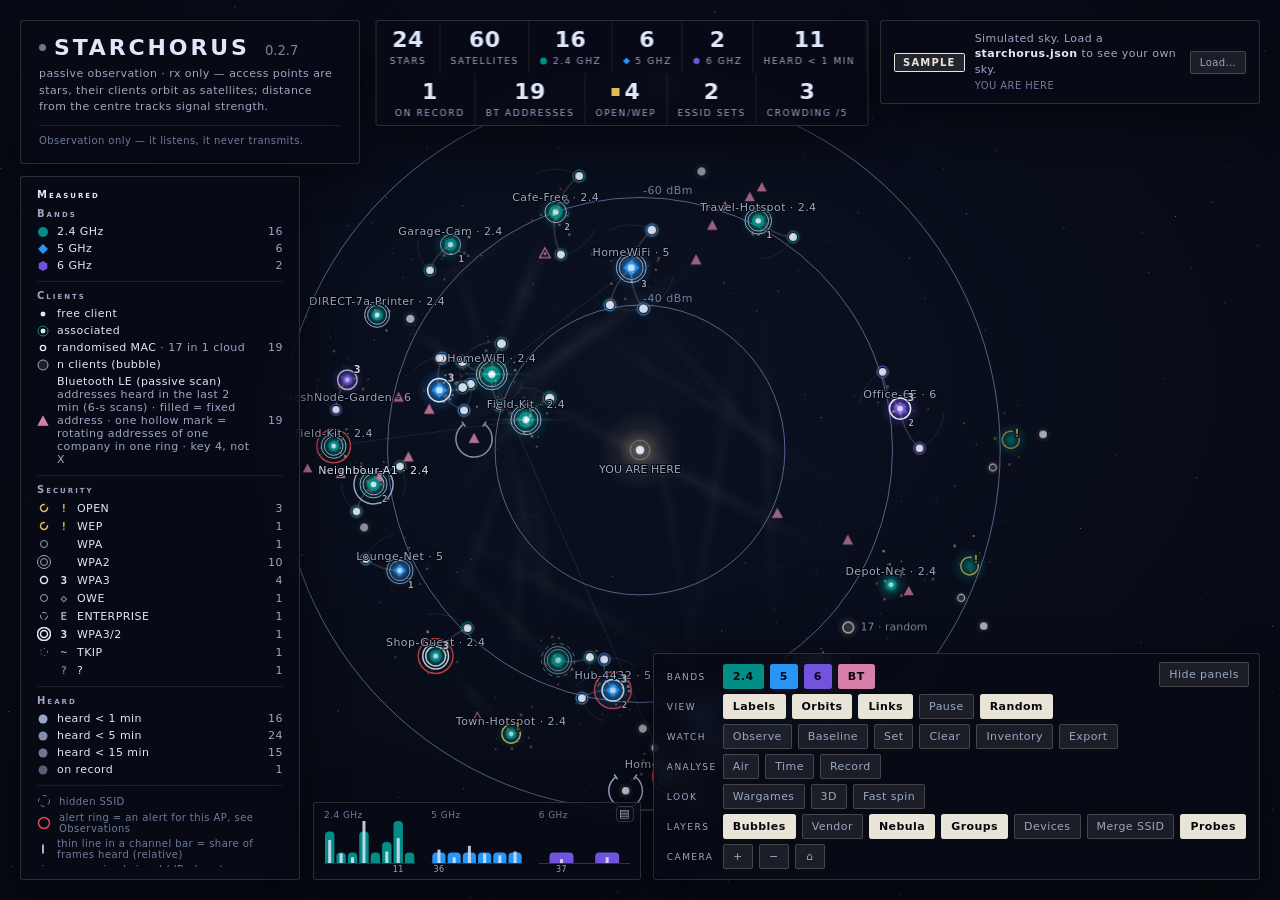
==== commit fa74d4e5: "The Overview marks the watch list, and the CSV export carries a watched column A network or station " ====
--- a/starchorus.html
+++ b/starchorus.html
@@ -5872,14 +5872,14 @@
   const m = exportModel(), R = (m.bluetooth || []).filter(b => b.remote_id);   // 0.2.7: none = the text of 0.2.6
   if (fmt === "csv") {
     const q = (v) => { const s = v == null ? "" : String(v), t = /^[=+@\t\r-]/.test(s) && !isFinite(s) ? "'" + s : s; return /[",\r\n]/.test(t) ? '"' + t.replace(/"/g, '""') + '"' : t; };
-    const head = "kind,bssid,ssid,band,channel,security,rssi,heard,alias,tags,association,randomized,probes,cloud";   // one table, a leading kind column, every row the same width
-    const apRow = (a) => ["ap", a.bssid, a.ssid, a.band, a.channel, a.security, a.rssi, a.heard, a.alias || "", (a.tags || []).join(" "), "", "", "", ""];
-    const stRow = (x) => ["station", x.mac, "", x.band, "", "", x.rssi, x.heard, x.alias || "", (x.tags || []).join(" "), x.association || "", x.randomized ? "1" : "", (x.probes || []).join(" "), x.cloud || ""];
+    const head = "kind,bssid,ssid,band,channel,security,rssi,heard,alias,tags,association,randomized,probes,cloud,watched";   // one table, a leading kind column, every row the same width; watched = 1 for a record on watch.list
+    const apRow = (a) => ["ap", a.bssid, a.ssid, a.band, a.channel, a.security, a.rssi, a.heard, a.alias || "", (a.tags || []).join(" "), "", "", "", "", a.watched ? "1" : ""];
+    const stRow = (x) => ["station", x.mac, "", x.band, "", "", x.rssi, x.heard, x.alias || "", (x.tags || []).join(" "), x.association || "", x.randomized ? "1" : "", (x.probes || []).join(" "), x.cloud || "", x.watched ? "1" : ""];
     const A = m.alerts || [], ea = A.length ? ",," : "";   // two alert columns (P6: the kind and the count), empty on the other rows
-    const alRow = (x) => ["alert", x.address, x.name || "", "", "", "", "", "", "", "", "", "", "", "", x.kind, x.count];
+    const alRow = (x) => ["alert", x.address, x.name || "", "", "", "", "", "", "", "", "", "", "", "", "", x.kind, x.count];
     const e = R.length ? ",,,,,,,,,," : "";   // ten Remote ID columns, empty on the other rows
     return [head + (ea && ",alert,count") + (e && "," + RID_KEYS.join(","))].concat(m.aps.map(a => apRow(a).map(q).join(",") + ea + e)).concat(m.stations.map(x => stRow(x).map(q).join(",") + ea + e))
-      .concat(A.map(x => alRow(x).map(q).join(",") + e), R.map(b => "remote_id," + b.addr + ",,,,," + b.rssi + "," + b.heard + ",,,,,,," + ea + RID_KEYS.map(k => q(ridV(b.remote_id, k))).join(",")), e ? ["# " + RID_NOTE] : [], ["# " + EXPORT_FOOTER]).join("\n") + "\n";
+      .concat(A.map(x => alRow(x).map(q).join(",") + e), R.map(b => "remote_id," + b.addr + ",,,,," + b.rssi + "," + b.heard + ",,,,,,," + (b.watched ? "1" : "") + "," + ea + RID_KEYS.map(k => q(ridV(b.remote_id, k))).join(",")), e ? ["# " + RID_NOTE] : [], ["# " + EXPORT_FOOTER]).join("\n") + "\n";
   }
   if (fmt === "sitrep") {
     const by = (fn) => { const c = {}; for (const a of m.aps) c[fn(a)] = (c[fn(a)] || 0) + 1; return Object.keys(c).sort().map(k => k + " " + c[k]).join(" · "); };
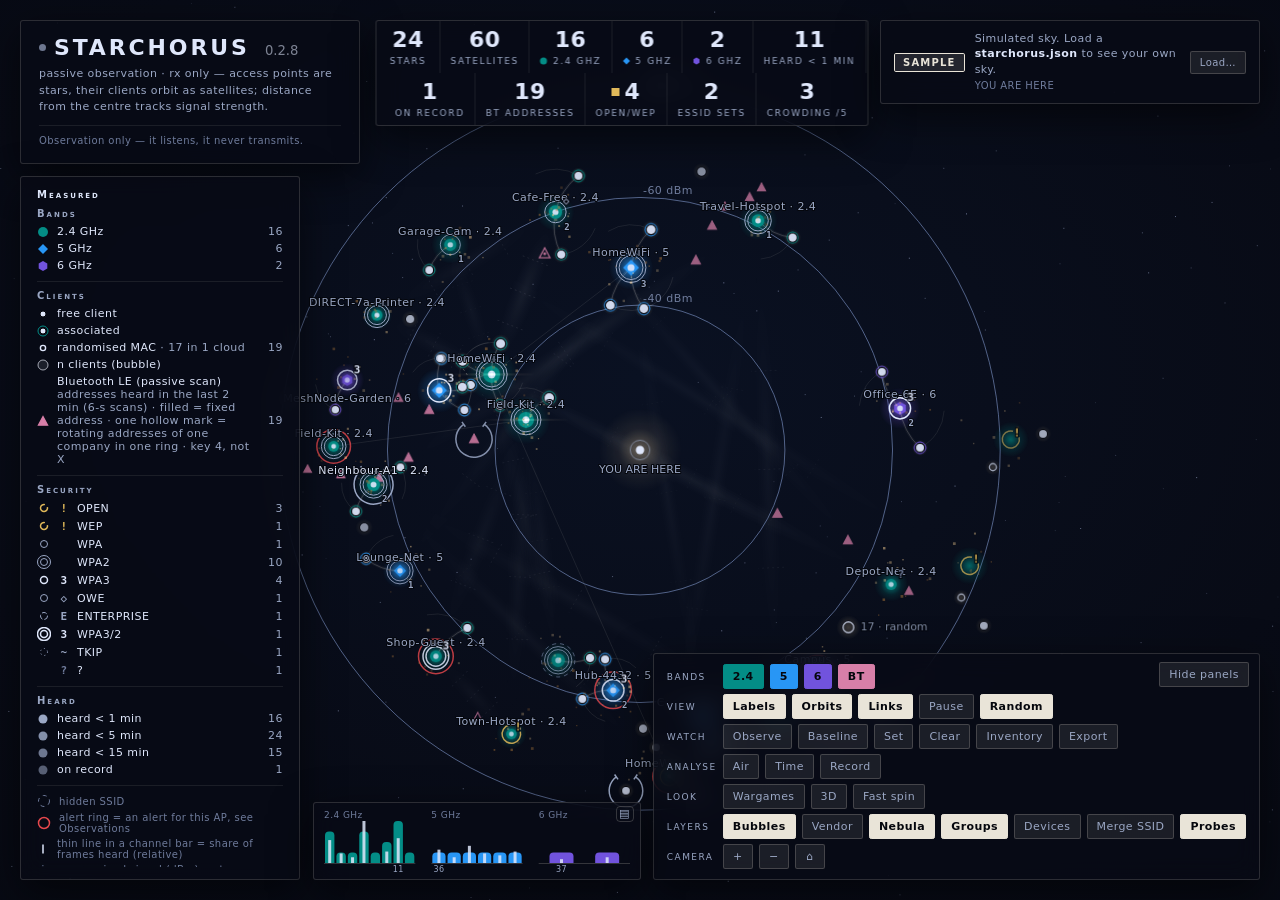
==== commit 40604b69: "Release 0.2.8 The version 0.2.8 is stated at every place that states it: the page (STARCHORUS.versio" ====
--- a/starchorus.html
+++ b/starchorus.html
@@ -7536,7 +7536,7 @@
   });
 }
 window.STARCHORUS = Object.freeze({
-  version: "0.2.7",
+  version: "0.2.8",
   setTheme: (id) => guard(() => applyTheme(id, { intro: false })),
   getTheme: () => guard(() => S.ui.theme),
   setView: (v) => guard(() => setView(v)),
